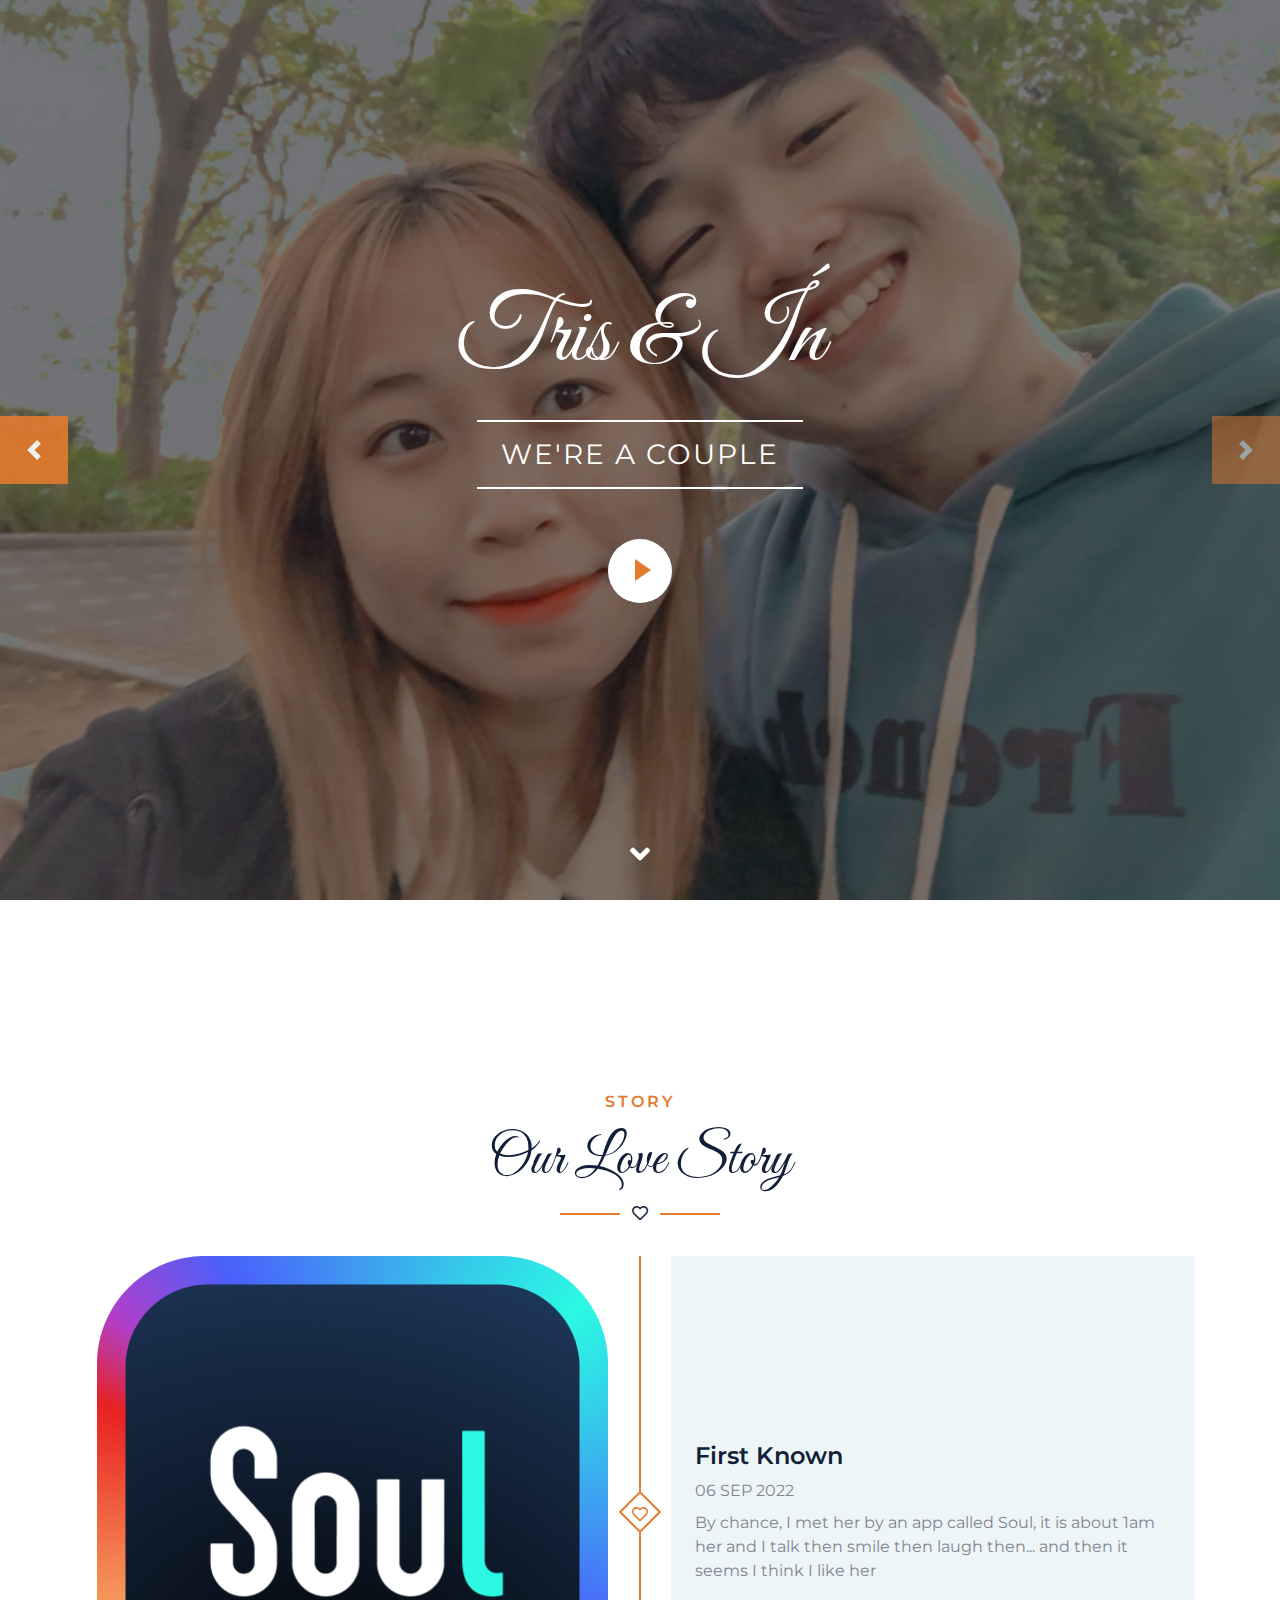
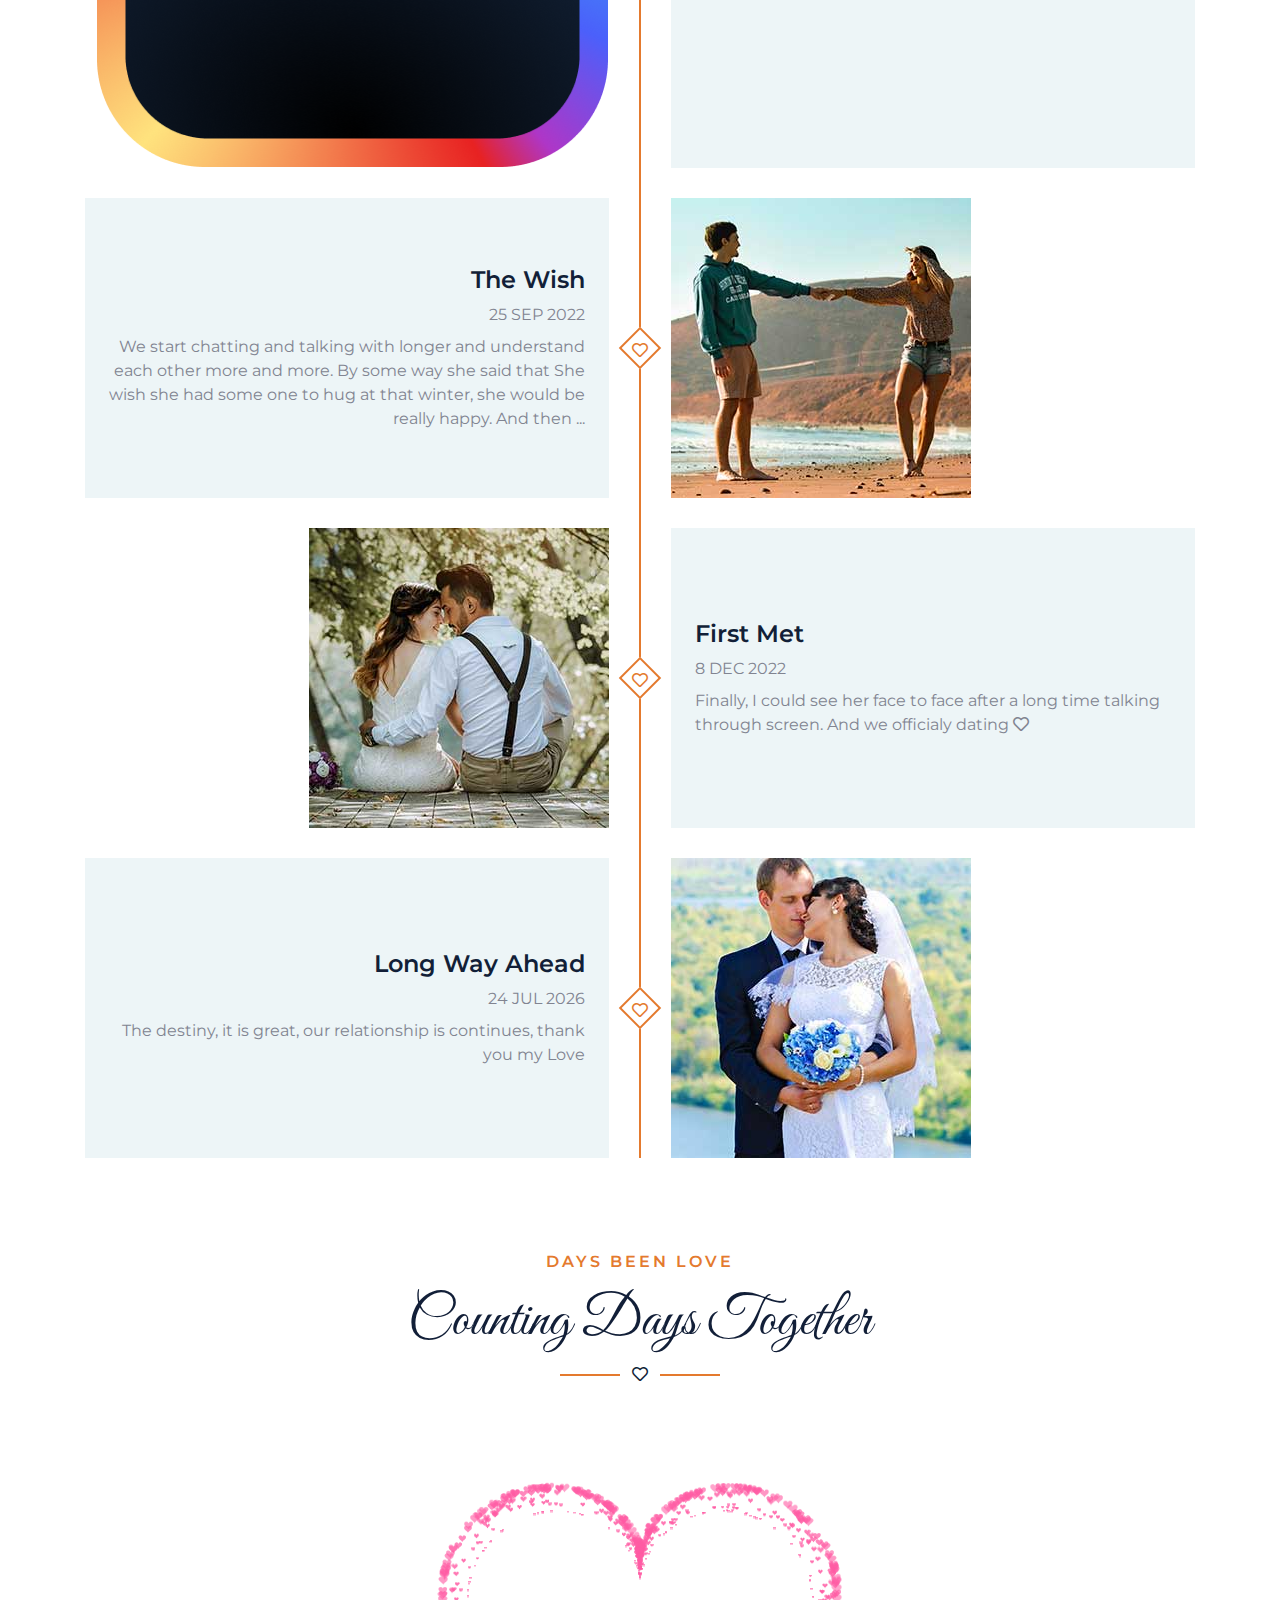
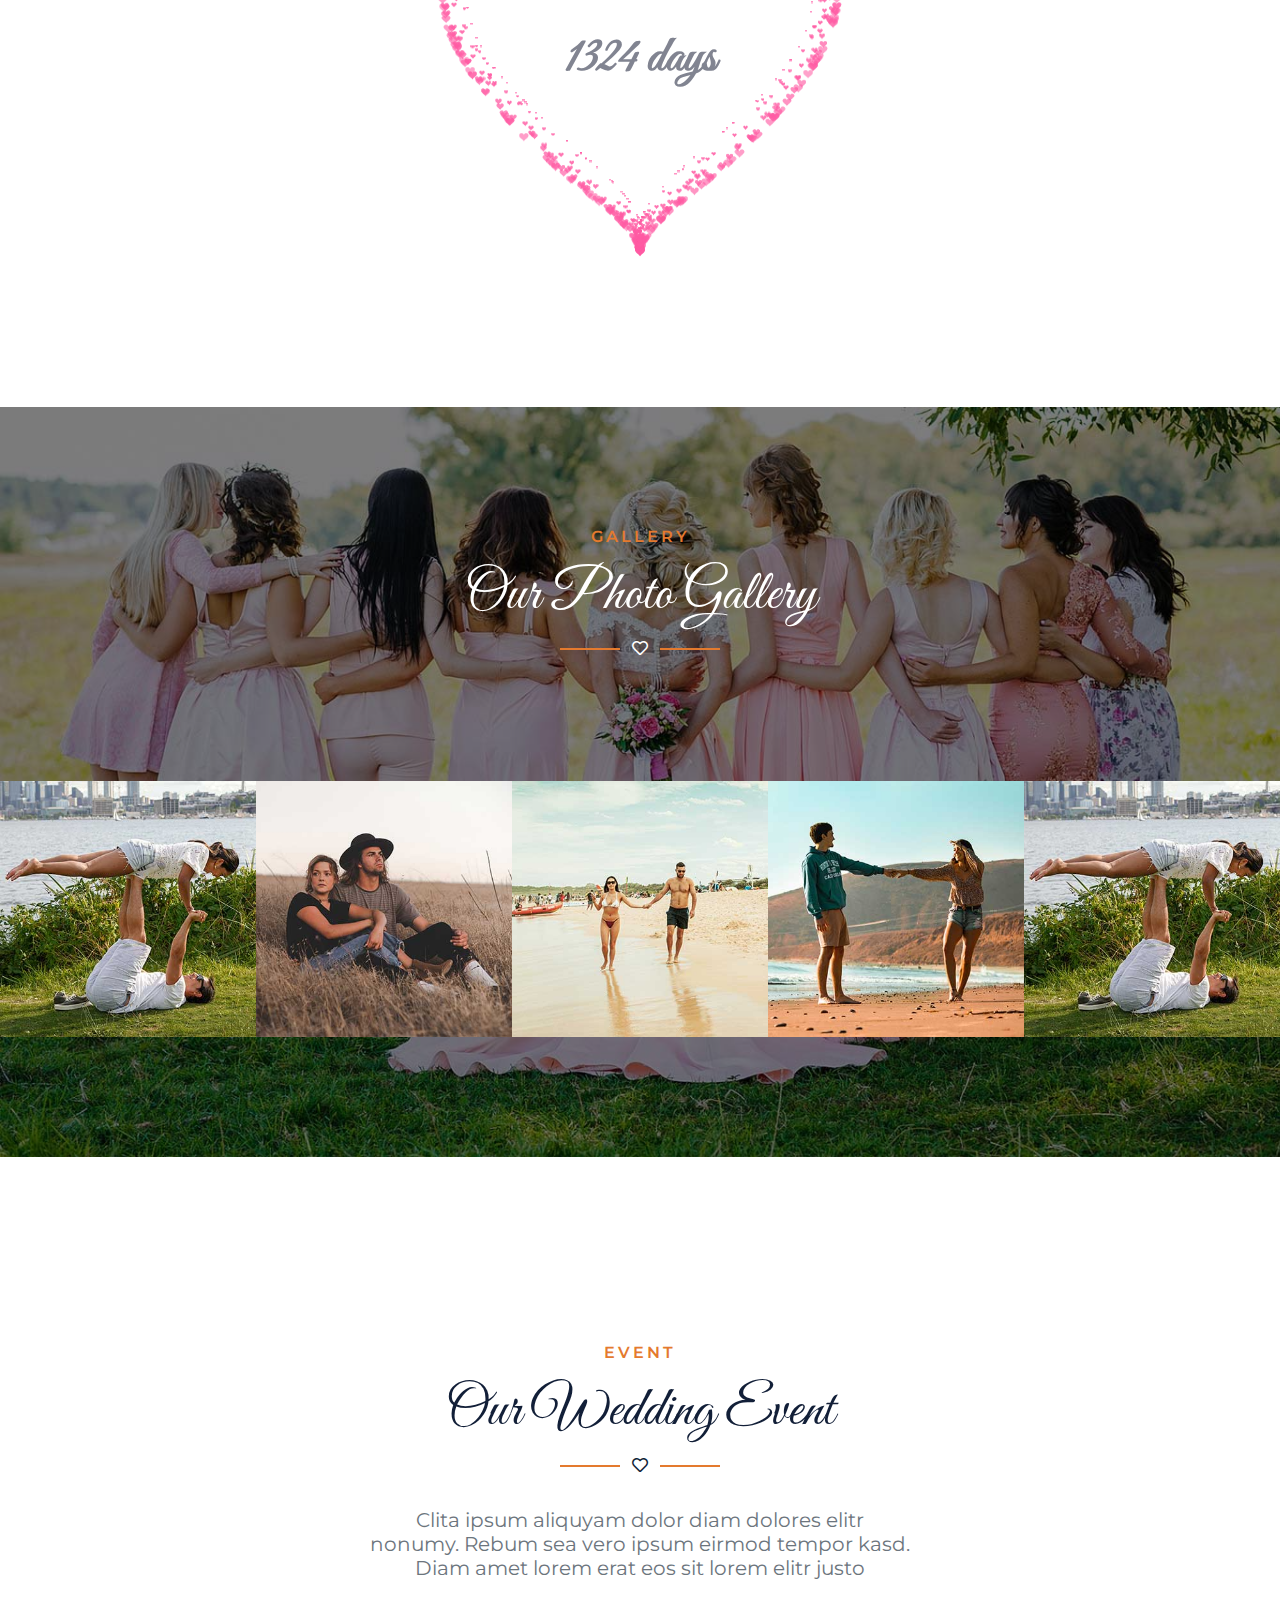
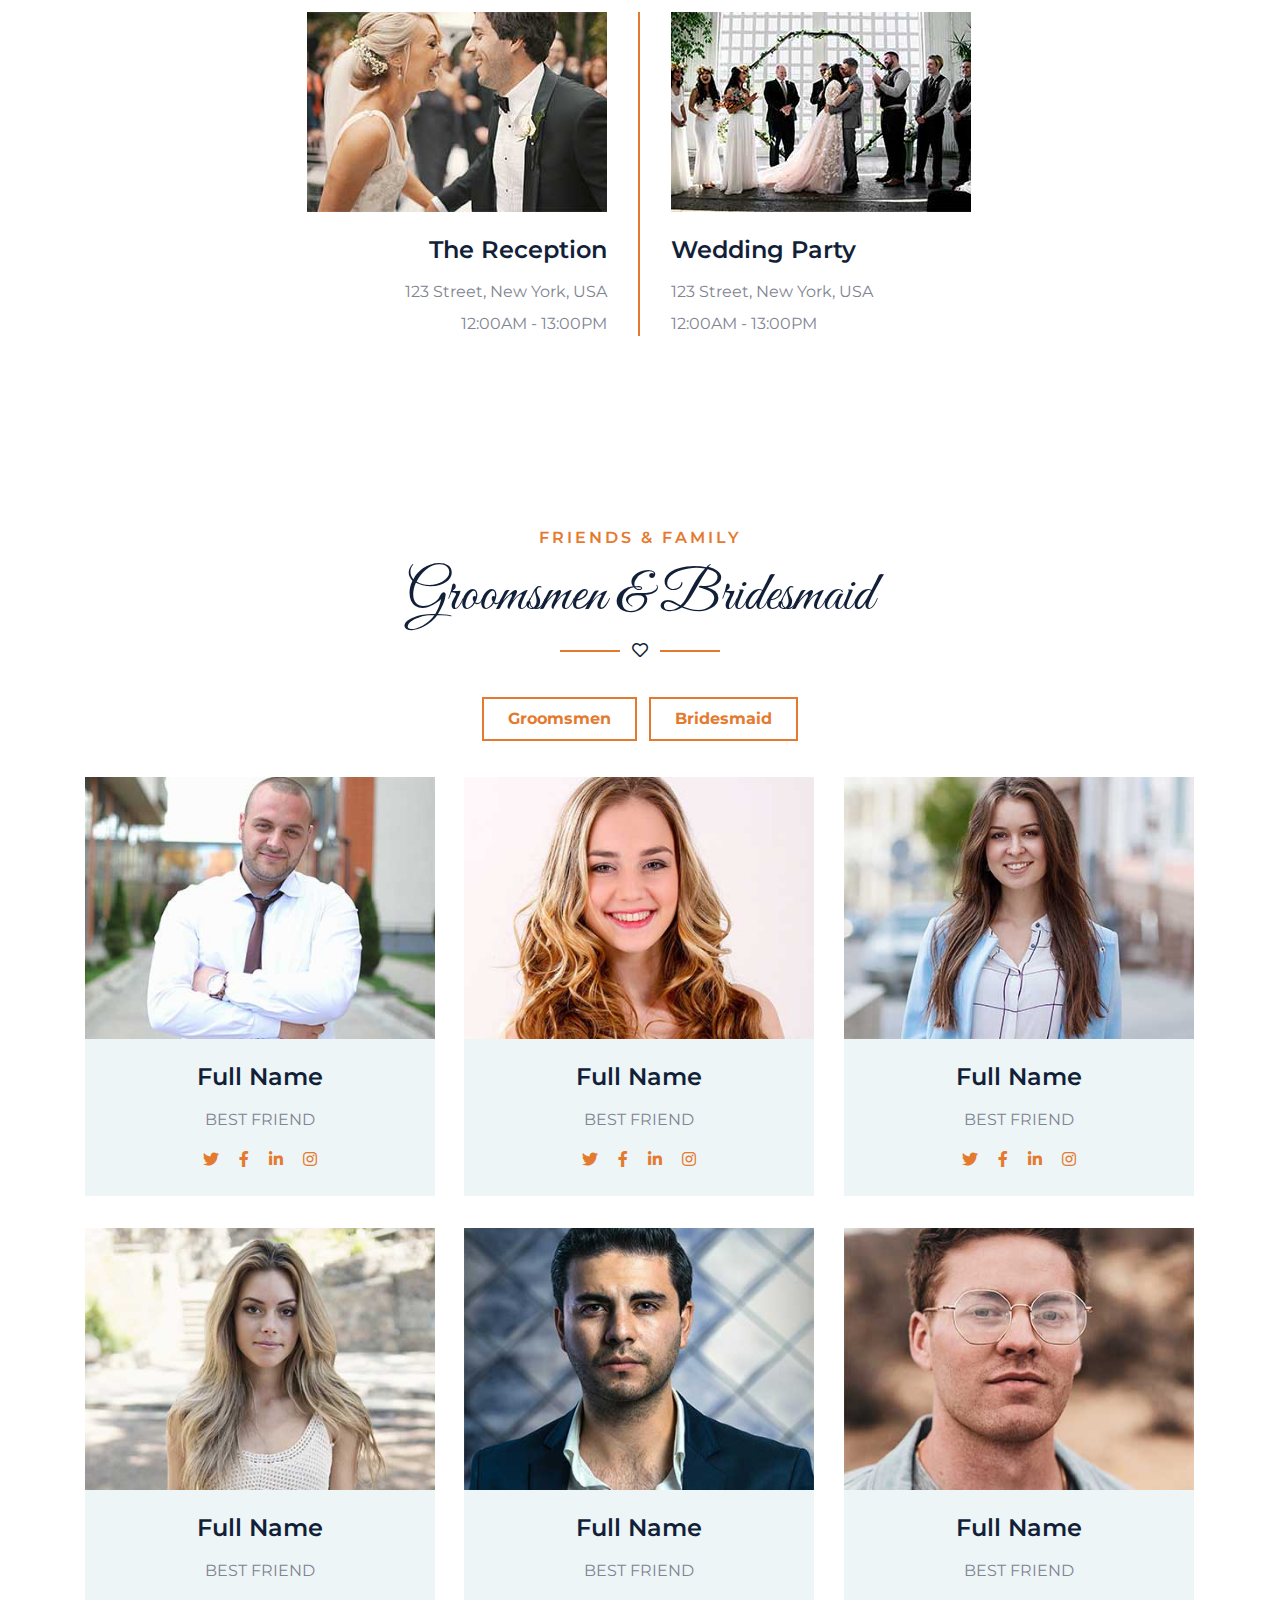
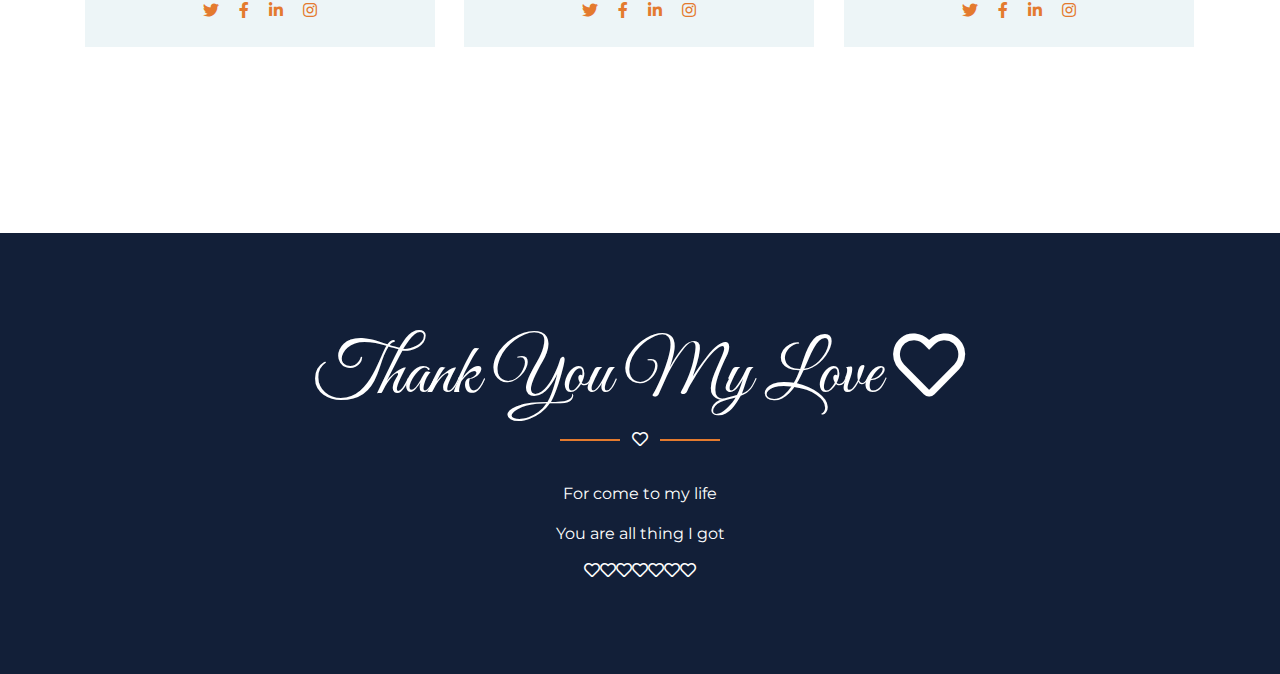
==== InCuaTris/index.html @ ae46209e "update src" ====
<!DOCTYPE html>
<html lang="en">

<head>
    <meta charset="utf-8">
    <title>Tris & Ín</title>
    <meta content="width=device-width, initial-scale=1.0" name="viewport">
    <meta content="Free HTML Templates" name="keywords">
    <meta content="Free HTML Templates" name="description">

    <!-- Favicon -->
    <link href="img/favicon.ico" rel="icon">

    <!-- Google Web Fonts -->
    <link rel="preconnect" href="https://fonts.gstatic.com">
    <link href="https://fonts.googleapis.com/css2?family=Great+Vibes&family=Montserrat:wght@400;600&display=swap" rel="stylesheet"> 

    <!-- Font Awesome -->
    <link href="https://cdnjs.cloudflare.com/ajax/libs/font-awesome/5.10.0/css/all.min.css" rel="stylesheet">

    <!-- Libraries Stylesheet -->
    <link href="lib/owlcarousel/assets/owl.carousel.min.css" rel="stylesheet">
    <link href="lib/lightbox/css/lightbox.min.css" rel="stylesheet">

    <!-- Customized Bootstrap Stylesheet -->
    <link href="css/style.css" rel="stylesheet">
    <link href="scss/heart.css" rel="stylesheet">
</head>

<body data-spy="scroll" data-target=".navbar" data-offset="51" onload="nowTime(); dayDating()">
    <!-- Navbar Start -->
    <nav class="navbar fixed-top shadow-sm navbar-expand-lg bg-dark navbar-dark py-3 py-lg-0 px-lg-5">
        <a href="index.html" class="navbar-brand d-block d-lg-none">
            <h1 class="font-secondary text-white mb-n2">Tris <span class="text-primary">&</span> Ín</h1>
        </a>
        <button type="button" class="navbar-toggler" data-toggle="collapse" data-target="#navbarCollapse">
            <span class="navbar-toggler-icon"></span>
        </button>
        <div class="collapse navbar-collapse justify-content-between" id="navbarCollapse">
            <div class="navbar-nav ml-auto py-0">
                <a href="#home" class="nav-item nav-link active">Home</a>
                <a href="#about" class="nav-item nav-link">About</a>
                <a href="#story" class="nav-item nav-link">Story</a>
                <a href="#gallery" class="nav-item nav-link">Gallery</a>
            </div>
            <a href="index.html" class="navbar-brand mx-5 d-none d-lg-block">
                <h1 class="font-secondary text-white mb-n2">Tris <span class="text-primary">&</span> Ín</h1>
            </a>
            <div class="navbar-nav mr-auto py-0">
                <a href="#family" class="nav-item nav-link">Family</a>
                <a href="#event" class="nav-item nav-link">Event</a>
                <a href="#rsvp" class="nav-item nav-link">RSVP</a>
                <a href="#contact" class="nav-item nav-link">Contact</a>
            </div>
        </div>
    </nav>
    <!-- Navbar End -->


    <!-- Carousel Start -->
    <div class="container-fluid p-0 mb-5 pb-5" id="home">
        <div id="header-carousel" class="carousel slide carousel-fade" data-ride="carousel">
            <div class="carousel-inner">
                <div class="carousel-item position-relative active" style="height: 100vh; min-height: 400px;">
                    <img class="position-absolute w-100 h-100" src="img/carousel-1.jpg" style="object-fit: cover;">
                    <div class="carousel-caption d-flex flex-column align-items-center justify-content-center">
                        <div class="p-3" style="max-width: 900px;">
                            <h1 class="display-1 font-secondary text-white mt-n3 mb-md-4">Tris & Ín</h1>
                            <div class="d-inline-block border-top border-bottom border-light py-3 px-4">
                                <h3 class="text-uppercase font-weight-normal text-white m-0" style="letter-spacing: 2px;">We're a couple</h3>
                            </div>
                            <button type="button" class="btn-play mx-auto" data-toggle="modal"
                                data-src="https://www.youtube.com/embed/DWRcNpR6Kdc" data-target="#videoModal">
                                <span></span>
                            </button>
                        </div>
                    </div>
                </div>
                <div class="carousel-item position-relative" style="height: 100vh; min-height: 400px;">
                    <img class="position-absolute w-100 h-100" src="img/carousel-2.jpg" style="object-fit: cover;">
                    <div class="carousel-caption d-flex flex-column align-items-center justify-content-center">
                        <div class="p-3" style="max-width: 900px;">
                            <h1 class="display-1 font-secondary text-white mt-n3 mb-md-4">Ín & Tris</h1>
                            <div class="d-inline-block border-top border-bottom border-light py-3 px-4">
                                <h3 class="text-uppercase font-weight-normal text-white m-0" style="letter-spacing: 2px;">We're a couple</h3>
                            </div>
                            <button type="button" class="btn-play mx-auto" data-toggle="modal"
                                data-src="https://www.youtube.com/embed/DWRcNpR6Kdc" data-target="#videoModal">
                                <span></span>
                            </button>
                        </div>
                    </div>
                </div>
            </div>
            <a class="carousel-control-prev justify-content-start" href="#header-carousel" data-slide="prev">
                <div class="btn btn-primary px-0" style="width: 68px; height: 68px;">
                    <span class="carousel-control-prev-icon mt-3"></span>
                </div>
            </a>
            <a class="carousel-control-next justify-content-end" href="#header-carousel" data-slide="next">
                <div class="btn btn-primary px-0" style="width: 68px; height: 68px;">
                    <span class="carousel-control-next-icon mt-3"></span>
                </div>
            </a>
        </div>
    </div>
    <!-- Carousel End -->


    <!-- Video Modal Start -->
    <div class="modal fade" id="videoModal" tabindex="-1" role="dialog" aria-labelledby="exampleModalLabel" aria-hidden="true">
        <div class="modal-dialog" role="document">
            <div class="modal-content">
                <div class="modal-body">
                    <button type="button" class="close" data-dismiss="modal" aria-label="Close">
                        <span aria-hidden="true">&times;</span>
                    </button>        
                    <!-- 16:9 aspect ratio -->
                    <div class="embed-responsive embed-responsive-16by9">
                        <iframe class="embed-responsive-item" src="" id="video"  allowscriptaccess="always" allow="autoplay"></iframe>
                    </div>
                </div>
            </div>
        </div>
    </div>
    <!-- Video Modal End -->


    <!-- About Start -->
    <div class="container-fluid py-5" id="about" style="display: none;">
        <div class="container py-5">
            <div class="section-title position-relative text-center">
                <h6 class="text-uppercase text-primary mb-3" style="letter-spacing: 3px;">About</h6>
                <h1 class="font-secondary display-4">Tris & Ín</h1>
                <i class="far fa-heart text-dark"></i>
            </div>
            <div class="row m-0 mb-4 mb-md-0 pb-2 pb-md-0">
                <div class="col-md-6 p-0 text-center text-md-right">
                    <div class="h-100 d-flex flex-column justify-content-center bg-secondary p-5">
                        <h3 class="mb-3">The Groom</h3>
                        <p>Lorem elitr magna stet rebum dolores sed. Est stet labore est lorem lorem at amet sea, eos tempor rebum, labore amet ipsum sea lorem, stet rebum eirmod amet. Kasd clita kasd stet amet est dolor elitr.</p>
                        <h3 class="font-secondary font-weight-normal text-muted mb-3"><i class="fa fa-male text-primary pr-3"></i>Jack</h3>
                        <div class="position-relative">
                            <a class="btn btn-outline-primary btn-square mr-1" href="#"><i class="fab fa-twitter"></i></a>
                            <a class="btn btn-outline-primary btn-square mr-1" href="#"><i class="fab fa-facebook-f"></i></a>
                            <a class="btn btn-outline-primary btn-square mr-1" href="#"><i class="fab fa-linkedin-in"></i></a>
                            <a class="btn btn-outline-primary btn-square" href="#"><i class="fab fa-instagram"></i></a>
                        </div>
                    </div>
                </div>
                <div class="col-md-6 p-0" style="min-height: 400px;">
                    <img class="position-absolute w-100 h-100" src="img/about-1.jpg" style="object-fit: cover;">
                </div>
            </div>
            <div class="row m-0">
                <div class="col-md-6 p-0" style="min-height: 400px;">
                    <img class="position-absolute w-100 h-100" src="img/about-2.jpg" style="object-fit: cover;">
                </div>
                <div class="col-md-6 p-0 text-center text-md-left">
                    <div class="h-100 d-flex flex-column justify-content-center bg-secondary p-5">
                        <h3 class="mb-3">The Bride</h3>
                        <p>Lorem elitr magna stet rebum dolores sed. Est stet labore est lorem lorem at amet sea, eos tempor rebum, labore amet ipsum sea lorem, stet rebum eirmod amet. Kasd clita kasd stet amet est dolor elitr.</p>
                        <h3 class="font-secondary font-weight-normal text-muted mb-3"><i class="fa fa-female text-primary pr-3"></i>Rose</h3>
                        <div class="position-relative">
                            <a class="btn btn-outline-primary btn-square mr-1" href="#"><i class="fab fa-instagram"></i></a>
                            <a class="btn btn-outline-primary btn-square mr-1" href="#"><i class="fab fa-facebook-f"></i></a>
                            <a class="btn btn-outline-primary btn-square mr-1" href="#"><i class="fab fa-linkedin-in"></i></a>
                            <a class="btn btn-outline-primary btn-square" href="#"><i class="fab fa-instagram"></i></a>
                        </div>
                    </div>
                </div>
            </div>
        </div>
    </div>
    <!-- About End -->


    <!-- Story Start -->
    <div class="container-fluid py-5" id="story">
        <div class="container pt-5 pb-3">
            <div class="section-title position-relative text-center">
                <h6 class="text-uppercase text-primary mb-3" style="letter-spacing: 3px;">Story</h6>
                <h1 class="font-secondary display-4">Our Love Story</h1>
                <i class="far fa-heart text-dark"></i>
            </div>
            <div class="container timeline position-relative p-0">
                <div class="row">
                    <div class="col-md-6 text-center text-md-right">
                        <img class="img-fluid mr-md-3" src="img/story-1.jpg" alt="">
                    </div>
                    <div class="col-md-6 text-center text-md-left">
                        <div class="h-100 d-flex flex-column justify-content-center bg-secondary p-4 ml-md-3">
                            <h4 class="mb-2">First Known</h4>
                            <p class="text-uppercase mb-2">06 Sep 2022</p>
                            <p class="m-0">By chance, I met her by an app called Soul, it is about 1am her and I talk then smile then laugh then... and then it seems I think I like her</p>
                        </div>
                    </div>
                </div>
                <div class="row">
                    <div class="col-md-6 text-center text-md-right">
                        <div class="h-100 d-flex flex-column justify-content-center bg-secondary p-4 mr-md-3">
                            <h4 class="mb-2">The Wish</h4>
                            <p class="text-uppercase mb-2">25 Sep 2022</p>
                            <p class="m-0">We start chatting and talking with longer and understand each other more and more. By some way she said that She wish she had some one to hug at that winter, she would be really happy. And then ...</p>
                        </div>
                    </div>
                    <div class="col-md-6 text-center text-md-left">
                        <img class="img-fluid ml-md-3" src="img/story-2.jpg" alt="">
                    </div>
                </div>
                <div class="row">
                    <div class="col-md-6 text-center text-md-right">
                        <img class="img-fluid mr-md-3" src="img/story-3.jpg" alt="">
                    </div>
                    <div class="col-md-6 text-center text-md-left">
                        <div class="h-100 d-flex flex-column justify-content-center bg-secondary p-4 ml-md-3">
                            <h4 class="mb-2">First Met</h4>
                            <p class="text-uppercase mb-2">8 Dec 2022</p>
                            <p class="m-0">Finally, I could see her face to face after a long time talking through screen. And we officialy dating <i class="far fa-heart"></i></p>
                        </div>
                    </div>
                </div>
                <div class="row">
                    <div class="col-md-6 text-center text-md-right">
                        <div class="h-100 d-flex flex-column justify-content-center bg-secondary p-4 mr-md-3">
                            <h4 class="mb-2">Long Way Ahead</h4>
                            <p class="text-uppercase mb-2"><span id="timeNow"></span> </p>
                            <p class="m-0">The destiny, it is great, our relationship is continues, thank you my Love</p>
                        </div>
                    </div>
                    <div class="col-md-6 text-center text-md-left">
                        <img class="img-fluid ml-md-3" src="img/story-4.jpg" alt="">
                    </div>
                </div>
            </div>
        </div>
    </div>
    <!-- Story End -->

    <!-- Heart Start -->
    <div id="count">
        <div class="section-title position-relative text-center">
            <h6 class="text-uppercase text-primary mb-3" style="letter-spacing: 3px;">Days Been Love</h6>
            <h1 class="font-secondary display-4">Counting Days Together</h1>
            <i class="far fa-heart text-dark"></i>
        </div>
        <div class="box">
            <span style=" position: absolute; margin-top: 204px; width: 100%; text-align: center; font-size: 50px; font-family: 'Great Vibes'; font-weight: bolder;">
                <span id="timeDated" ></span>
            </span>
            <canvas id="pinkboard" width="500" height="500">
                <span id="timeDated"></span>
            </canvas>
        </div>
    </div>
    <!-- Heart End -->

    <!-- Gallery Start -->
    <div class="container-fluid bg-gallery" id="gallery" style="padding: 120px 0; margin: 90px 0;">
        <div class="section-title position-relative text-center" style="margin-bottom: 120px;">
            <h6 class="text-uppercase text-primary mb-3" style="letter-spacing: 3px;">Gallery</h6>
            <h1 class="font-secondary display-4 text-white">Our Photo Gallery</h1>
            <i class="far fa-heart text-white"></i>
        </div>
        <div class="owl-carousel gallery-carousel">
            <div class="gallery-item">
                <img class="img-fluid w-100" src="img/gallery-3.jpg" alt="">
                <a href="img/gallery-3.jpg" data-lightbox="gallery">
                    <i class="fa fa-2x fa-plus text-white"></i>
                </a>
            </div>
            <div class="gallery-item">
                <img class="img-fluid w-100" src="img/gallery-4.jpg" alt="">
                <a href="img/gallery-4.jpg" data-lightbox="gallery">
                    <i class="fa fa-2x fa-plus text-white"></i>
                </a>
            </div>
            <div class="gallery-item">
                <img class="img-fluid w-100" src="img/gallery-5.jpg" alt="">
                <a href="img/gallery-5.jpg" data-lightbox="gallery">
                    <i class="fa fa-2x fa-plus text-white"></i>
                </a>
            </div>
            <div class="gallery-item">
                <img class="img-fluid w-100" src="img/gallery-6.jpg" alt="">
                <a href="img/gallery-6.jpg" data-lightbox="gallery">
                    <i class="fa fa-2x fa-plus text-white"></i>
                </a>
            </div>
        </div>
    </div>
    <!-- Gallery End -->


    <!-- Event Start -->
    <div class="container-fluid py-5" id="event">
        <div class="container py-5">
            <div class="section-title position-relative text-center">
                <h6 class="text-uppercase text-primary mb-3" style="letter-spacing: 3px;">Event</h6>
                <h1 class="font-secondary display-4">Our Wedding Event</h1>
                <i class="far fa-heart text-dark"></i>
            </div>
            <div class="row justify-content-center">
                <div class="col-md-6 text-center">
                    <h5 class="font-weight-normal text-muted mb-3 pb-3">Clita ipsum aliquyam dolor diam dolores elitr nonumy. Rebum sea vero ipsum eirmod tempor kasd. Diam amet lorem erat eos sit lorem elitr justo</h5>
                </div>
            </div>
            <div class="row">
                <div class="col-md-6 border-right border-primary">
                    <div class="text-center text-md-right mr-md-3 mb-4 mb-md-0">
                        <img class="img-fluid mb-4" src="img/event-1.jpg" alt="">
                        <h4 class="mb-3">The Reception</h4>
                        <p class="mb-2">123 Street, New York, USA</p>
                        <p class="mb-0">12:00AM - 13:00PM</p>
                    </div>
                </div>
                <div class="col-md-6">
                    <div class="text-center text-md-left ml-md-3">
                        <img class="img-fluid mb-4" src="img/event-2.jpg" alt="">
                        <h4 class="mb-3">Wedding Party</h4>
                        <p class="mb-2">123 Street, New York, USA</p>
                        <p class="mb-0">12:00AM - 13:00PM</p>
                    </div>
                </div>
            </div>
        </div>
    </div>
    <!-- Event End -->


    <!-- Friends & Family Start -->
    <div class="container-fluid py-5" id="family">
        <div class="container pt-5 pb-3">
            <div class="section-title position-relative text-center">
                <h6 class="text-uppercase text-primary mb-3" style="letter-spacing: 3px;">Friends & Family</h6>
                <h1 class="font-secondary display-4">Groomsmen & Bridesmaid</h1>
                <i class="far fa-heart text-dark"></i>
            </div>
            <div class="row">
                <div class="col-12 text-center mb-2">
                    <ul class="list-inline mb-4" id="portfolio-flters">
                        <li class="btn btn-outline-primary font-weight-bold m-1 py-2 px-4" data-filter=".first">Groomsmen</li>
                        <li class="btn btn-outline-primary font-weight-bold m-1 py-2 px-4" data-filter=".second">Bridesmaid</li>
                    </ul>
                </div>
            </div>
            <div class="row portfolio-container">
                <div class="col-lg-4 col-md-6 mb-4 portfolio-item first">
                    <div class="position-relative mb-2">
                        <img class="img-fluid w-100" src="img/groomsmen-1.jpg" alt="">
                        <div class="bg-secondary text-center p-4">
                            <h4 class="mb-3">Full Name</h4>
                            <p class="text-uppercase">Best Friend</p>
                            <div class="d-inline-block">
                                <a class="mx-2" href="#"><i class="fab fa-twitter"></i></a>
                                <a class="mx-2" href="#"><i class="fab fa-facebook-f"></i></a>
                                <a class="mx-2" href="#"><i class="fab fa-linkedin-in"></i></a>
                                <a class="mx-2" href="#"><i class="fab fa-instagram"></i></a>
                            </div>
                        </div>
                    </div>
                </div>
                <div class="col-lg-4 col-md-6 mb-4 portfolio-item second">
                    <div class="position-relative mb-2">
                        <img class="img-fluid w-100" src="img/bridesmaid-1.jpg" alt="">
                        <div class="bg-secondary text-center p-4">
                            <h4 class="mb-3">Full Name</h4>
                            <p class="text-uppercase">Best Friend</p>
                            <div class="d-inline-block">
                                <a class="mx-2" href="#"><i class="fab fa-twitter"></i></a>
                                <a class="mx-2" href="#"><i class="fab fa-facebook-f"></i></a>
                                <a class="mx-2" href="#"><i class="fab fa-linkedin-in"></i></a>
                                <a class="mx-2" href="#"><i class="fab fa-instagram"></i></a>
                            </div>
                        </div>
                    </div>
                </div>
                <div class="col-lg-4 col-md-6 mb-4 portfolio-item first">
                    <div class="position-relative mb-2">
                        <img class="img-fluid w-100" src="img/groomsmen-2.jpg" alt="">
                        <div class="bg-secondary text-center p-4">
                            <h4 class="mb-3">Full Name</h4>
                            <p class="text-uppercase">Best Friend</p>
                            <div class="d-inline-block">
                                <a class="mx-2" href="#"><i class="fab fa-twitter"></i></a>
                                <a class="mx-2" href="#"><i class="fab fa-facebook-f"></i></a>
                                <a class="mx-2" href="#"><i class="fab fa-linkedin-in"></i></a>
                                <a class="mx-2" href="#"><i class="fab fa-instagram"></i></a>
                            </div>
                        </div>
                    </div>
                </div>
                <div class="col-lg-4 col-md-6 mb-4 portfolio-item second">
                    <div class="position-relative mb-2">
                        <img class="img-fluid w-100" src="img/bridesmaid-2.jpg" alt="">
                        <div class="bg-secondary text-center p-4">
                            <h4 class="mb-3">Full Name</h4>
                            <p class="text-uppercase">Best Friend</p>
                            <div class="d-inline-block">
                                <a class="mx-2" href="#"><i class="fab fa-twitter"></i></a>
                                <a class="mx-2" href="#"><i class="fab fa-facebook-f"></i></a>
                                <a class="mx-2" href="#"><i class="fab fa-linkedin-in"></i></a>
                                <a class="mx-2" href="#"><i class="fab fa-instagram"></i></a>
                            </div>
                        </div>
                    </div>
                </div>
                <div class="col-lg-4 col-md-6 mb-4 portfolio-item first">
                    <div class="position-relative mb-2">
                        <img class="img-fluid w-100" src="img/groomsmen-3.jpg" alt="">
                        <div class="bg-secondary text-center p-4">
                            <h4 class="mb-3">Full Name</h4>
                            <p class="text-uppercase">Best Friend</p>
                            <div class="d-inline-block">
                                <a class="mx-2" href="#"><i class="fab fa-twitter"></i></a>
                                <a class="mx-2" href="#"><i class="fab fa-facebook-f"></i></a>
                                <a class="mx-2" href="#"><i class="fab fa-linkedin-in"></i></a>
                                <a class="mx-2" href="#"><i class="fab fa-instagram"></i></a>
                            </div>
                        </div>
                    </div>
                </div>
                <div class="col-lg-4 col-md-6 mb-4 portfolio-item second">
                    <div class="position-relative mb-2">
                        <img class="img-fluid w-100" src="img/bridesmaid-3.jpg" alt="">
                        <div class="bg-secondary text-center p-4">
                            <h4 class="mb-3">Full Name</h4>
                            <p class="text-uppercase">Best Friend</p>
                            <div class="d-inline-block">
                                <a class="mx-2" href="#"><i class="fab fa-twitter"></i></a>
                                <a class="mx-2" href="#"><i class="fab fa-facebook-f"></i></a>
                                <a class="mx-2" href="#"><i class="fab fa-linkedin-in"></i></a>
                                <a class="mx-2" href="#"><i class="fab fa-instagram"></i></a>
                            </div>
                        </div>
                    </div>
                </div>
            </div>
        </div>
    </div>
    <!-- Friends & Family End -->


    <!-- RSVP Start -->
    <div class="container-fluid py-5" id="rsvp" style="display: none;">
        <div class="container py-5">
            <div class="section-title position-relative text-center">
                <h6 class="text-uppercase text-primary mb-3" style="letter-spacing: 3px;">RSVP</h6>
                <h1 class="font-secondary display-4">Join Our Party</h1>
                <i class="far fa-heart text-dark"></i>
            </div>
            <div class="row justify-content-center">
                <div class="col-lg-8">
                    <div class="text-center">
                        <form>
                            <div class="form-row">
                                <div class="form-group col-sm-6">
                                    <input type="text" class="form-control bg-secondary border-0 py-4 px-3" placeholder="Your Name"/>
                                </div>
                                <div class="form-group col-sm-6">
                                    <input type="email" class="form-control bg-secondary border-0 py-4 px-3" placeholder="Your Email"/>
                                </div>
                            </div>
                            <div class="form-row">
                                <div class="form-group col-sm-6">
                                    <select class="form-control bg-secondary border-0" style="height: 52px;">
                                        <option>Number of Guest</option>
                                        <option>1</option>
                                        <option>2</option>
                                        <option>3</option>
                                        <option>4</option>
                                    </select>
                                </div>
                                <div class="form-group col-sm-6">
                                    <select class="form-control bg-secondary border-0" style="height: 52px;">
                                        <option>I'm Attending</option>
                                        <option>All Events</option>
                                        <option>Wedding Party</option>
                                    </select>
                                </div>
                            </div>
                            <div class="form-group">
                                <textarea class="form-control bg-secondary border-0 py-2 px-3" rows="5" placeholder="Message" required="required"></textarea>
                            </div>
                            <div>
                                <button class="btn btn-primary font-weight-bold py-3 px-5" type="submit">Submit</button>
                            </div>
                        </form>
                    </div>
                </div>
            </div>
        </div>
    </div>
    <!-- RSVP End -->


    <!-- Footer Start -->
    <div class="container-fluid bg-dark text-white py-5" id="contact" style="margin-top: 90px;">
        <div class="container text-center py-5">
            <div class="section-title position-relative text-center">
                <h1 class="font-secondary display-3 text-white">Thank You My Love
                    <i class="far fa-heart"></i>
                </h1>
                <i class="far fa-heart text-white"></i>
            </div>
            <!-- <div class="d-flex justify-content-center mb-4" style="display: none;">
                <a class="btn btn-lg btn-outline-light btn-lg-square mr-2" href="#"><i class="fab fa-twitter"></i></a>
                <a class="btn btn-lg btn-outline-light btn-lg-square mr-2" href="#"><i class="fab fa-facebook-f"></i></a>
                <a class="btn btn-lg btn-outline-light btn-lg-square mr-2" href="#"><i class="fab fa-linkedin-in"></i></a>
                <a class="btn btn-lg btn-outline-light btn-lg-square" href="#"><i class="fab fa-instagram"></i></a>
            </div> -->
            <div class="d-flex justify-content-center">
                <p class="text-white" href="#">For come to my life</p>
                <!-- <span class="px-3">|</span>
                <p class="text-white" href="#">+012 345 6789</p> -->
            </div>
            <div class="d-flex justify-content-center">
                <p class="text-white" href="#">You are all thing I got</p>
            </div>
            <div class="d-flex justify-content-center">
                <i class="far fa-heart text-white"></i>
                <i class="far fa-heart text-white"></i>
                <i class="far fa-heart text-white"></i>
                <i class="far fa-heart text-white"></i>
                <i class="far fa-heart text-white"></i>
                <i class="far fa-heart text-white"></i>
                <i class="far fa-heart text-white"></i>
            </div>
            <!-- <p class="m-0">&copy; <a class="text-primary" href="#">Domain Name</a>. Designed by <a class="text-primary" href="https://htmlcodex.com">HTML Codex</a>
            </p> -->
        </div>
    </div>
    <!-- Footer End -->


    <!-- Scroll to Bottom -->
    <i class="fa fa-2x fa-angle-down text-white scroll-to-bottom"></i>

    <!-- Back to Top -->
    <a href="#" class="btn btn-lg btn-outline-primary btn-lg-square back-to-top"><i class="fa fa-angle-double-up"></i></a>


    <!-- JavaScript Libraries -->
    <script src="https://code.jquery.com/jquery-3.4.1.min.js"></script>
    <script src="https://stackpath.bootstrapcdn.com/bootstrap/4.4.1/js/bootstrap.bundle.min.js"></script>
    <script src="lib/easing/easing.min.js"></script>
    <script src="lib/waypoints/waypoints.min.js"></script>
    <script src="lib/owlcarousel/owl.carousel.min.js"></script>
    <script src="lib/isotope/isotope.pkgd.min.js"></script>
    <script src="lib/lightbox/js/lightbox.min.js"></script>

    <!-- Template Javascript -->
    <script src="js/main.js"></script>
    <script src="js/heart.js"></script>
</body>

</html>
---- InCuaTris/css/style.css ----
/******* Bootstrap Theming ********/
/*!
 * Bootstrap v4.5.3 (https://getbootstrap.com/)
 * Copyright 2011-2020 The Bootstrap Authors
 * Copyright 2011-2020 Twitter, Inc.
 * Licensed under MIT (https://github.com/twbs/bootstrap/blob/main/LICENSE)
 */
:root {
  --blue: #007bff;
  --indigo: #6610f2;
  --purple: #6f42c1;
  --pink: #e83e8c;
  --red: #dc3545;
  --orange: #fd7e14;
  --yellow: #ffc107;
  --green: #28a745;
  --teal: #20c997;
  --cyan: #17a2b8;
  --white: #fff;
  --gray: #6c757d;
  --gray-dark: #343a40;
  --primary: #E47A2E;
  --secondary: #EDF5F7;
  --success: #28a745;
  --info: #17a2b8;
  --warning: #ffc107;
  --danger: #dc3545;
  --light: #FFFFFF;
  --dark: #121F38;
  --breakpoint-xs: 0;
  --breakpoint-sm: 576px;
  --breakpoint-md: 768px;
  --breakpoint-lg: 992px;
  --breakpoint-xl: 1200px;
  --font-family-sans-serif: "Montserrat", sans-serif;
  --font-family-monospace: SFMono-Regular, Menlo, Monaco, Consolas, "Liberation Mono", "Courier New", monospace;
}

*,
*::before,
*::after {
  box-sizing: border-box;
}

html {
  font-family: sans-serif;
  line-height: 1.15;
  -webkit-text-size-adjust: 100%;
  -webkit-tap-highlight-color: rgba(0, 0, 0, 0);
}

article, aside, figcaption, figure, footer, header, hgroup, main, nav, section {
  display: block;
}

body {
  margin: 0;
  font-family: "Montserrat", sans-serif;
  font-size: 1rem;
  font-weight: 400;
  line-height: 1.5;
  color: #818491;
  text-align: left;
  background-color: #FFFFFF;
}

[tabindex="-1"]:focus:not(:focus-visible) {
  outline: 0 !important;
}

hr {
  box-sizing: content-box;
  height: 0;
  overflow: visible;
}

h1, h2, h3, h4, h5, h6 {
  margin-top: 0;
  margin-bottom: 0.5rem;
}

p {
  margin-top: 0;
  margin-bottom: 1rem;
}

abbr[title],
abbr[data-original-title] {
  text-decoration: underline;
  text-decoration: underline dotted;
  cursor: help;
  border-bottom: 0;
  text-decoration-skip-ink: none;
}

address {
  margin-bottom: 1rem;
  font-style: normal;
  line-height: inherit;
}

ol,
ul,
dl {
  margin-top: 0;
  margin-bottom: 1rem;
}

ol ol,
ul ul,
ol ul,
ul ol {
  margin-bottom: 0;
}

dt {
  font-weight: 700;
}

dd {
  margin-bottom: .5rem;
  margin-left: 0;
}

blockquote {
  margin: 0 0 1rem;
}

b,
strong {
  font-weight: bolder;
}

small {
  font-size: 80%;
}

sub,
sup {
  position: relative;
  font-size: 75%;
  line-height: 0;
  vertical-align: baseline;
}

sub {
  bottom: -.25em;
}

sup {
  top: -.5em;
}

a {
  color: #E47A2E;
  text-decoration: none;
  background-color: transparent;
}

a:hover {
  color: #af5617;
  text-decoration: underline;
}

a:not([href]):not([class]) {
  color: inherit;
  text-decoration: none;
}

a:not([href]):not([class]):hover {
  color: inherit;
  text-decoration: none;
}

pre,
code,
kbd,
samp {
  font-family: SFMono-Regular, Menlo, Monaco, Consolas, "Liberation Mono", "Courier New", monospace;
  font-size: 1em;
}

pre {
  margin-top: 0;
  margin-bottom: 1rem;
  overflow: auto;
  -ms-overflow-style: scrollbar;
}

figure {
  margin: 0 0 1rem;
}

img {
  vertical-align: middle;
  border-style: none;
}

svg {
  overflow: hidden;
  vertical-align: middle;
}

table {
  border-collapse: collapse;
}

caption {
  padding-top: 0.75rem;
  padding-bottom: 0.75rem;
  color: #6c757d;
  text-align: left;
  caption-side: bottom;
}

th {
  text-align: inherit;
  text-align: -webkit-match-parent;
}

label {
  display: inline-block;
  margin-bottom: 0.5rem;
}

button {
  border-radius: 0;
}

button:focus {
  outline: 1px dotted;
  outline: 5px auto -webkit-focus-ring-color;
}

input,
button,
select,
optgroup,
textarea {
  margin: 0;
  font-family: inherit;
  font-size: inherit;
  line-height: inherit;
}

button,
input {
  overflow: visible;
}

button,
select {
  text-transform: none;
}

[role="button"] {
  cursor: pointer;
}

select {
  word-wrap: normal;
}

button,
[type="button"],
[type="reset"],
[type="submit"] {
  -webkit-appearance: button;
}

button:not(:disabled),
[type="button"]:not(:disabled),
[type="reset"]:not(:disabled),
[type="submit"]:not(:disabled) {
  cursor: pointer;
}

button::-moz-focus-inner,
[type="button"]::-moz-focus-inner,
[type="reset"]::-moz-focus-inner,
[type="submit"]::-moz-focus-inner {
  padding: 0;
  border-style: none;
}

input[type="radio"],
input[type="checkbox"] {
  box-sizing: border-box;
  padding: 0;
}

textarea {
  overflow: auto;
  resize: vertical;
}

fieldset {
  min-width: 0;
  padding: 0;
  margin: 0;
  border: 0;
}

legend {
  display: block;
  width: 100%;
  max-width: 100%;
  padding: 0;
  margin-bottom: .5rem;
  font-size: 1.5rem;
  line-height: inherit;
  color: inherit;
  white-space: normal;
}

@media (max-width: 1200px) {
  legend {
    font-size: calc(1.275rem + 0.3vw) ;
  }
}

progress {
  vertical-align: baseline;
}

[type="number"]::-webkit-inner-spin-button,
[type="number"]::-webkit-outer-spin-button {
  height: auto;
}

[type="search"] {
  outline-offset: -2px;
  -webkit-appearance: none;
}

[type="search"]::-webkit-search-decoration {
  -webkit-appearance: none;
}

::-webkit-file-upload-button {
  font: inherit;
  -webkit-appearance: button;
}

output {
  display: inline-block;
}

summary {
  display: list-item;
  cursor: pointer;
}

template {
  display: none;
}

[hidden] {
  display: none !important;
}

h1, h2, h3, h4, h5, h6,
.h1, .h2, .h3, .h4, .h5, .h6 {
  margin-bottom: 0.5rem;
  font-weight: 600;
  line-height: 1.2;
  color: #121F38;
}

h1, .h1 {
  font-size: 2.5rem;
}

@media (max-width: 1200px) {
  h1, .h1 {
    font-size: calc(1.375rem + 1.5vw) ;
  }
}

h2, .h2 {
  font-size: 2rem;
}

@media (max-width: 1200px) {
  h2, .h2 {
    font-size: calc(1.325rem + 0.9vw) ;
  }
}

h3, .h3 {
  font-size: 1.75rem;
}

@media (max-width: 1200px) {
  h3, .h3 {
    font-size: calc(1.3rem + 0.6vw) ;
  }
}

h4, .h4 {
  font-size: 1.5rem;
}

@media (max-width: 1200px) {
  h4, .h4 {
    font-size: calc(1.275rem + 0.3vw) ;
  }
}

h5, .h5 {
  font-size: 1.25rem;
}

h6, .h6 {
  font-size: 1rem;
}

.lead {
  font-size: 1.25rem;
  font-weight: 300;
}

.display-1 {
  font-size: 6rem;
  font-weight: 300;
  line-height: 1.2;
}

@media (max-width: 1200px) {
  .display-1 {
    font-size: calc(1.725rem + 5.7vw) ;
  }
}

.display-2 {
  font-size: 5.5rem;
  font-weight: 300;
  line-height: 1.2;
}

@media (max-width: 1200px) {
  .display-2 {
    font-size: calc(1.675rem + 5.1vw) ;
  }
}

.display-3 {
  font-size: 4.5rem;
  font-weight: 300;
  line-height: 1.2;
}

@media (max-width: 1200px) {
  .display-3 {
    font-size: calc(1.575rem + 3.9vw) ;
  }
}

.display-4 {
  font-size: 3.5rem;
  font-weight: 300;
  line-height: 1.2;
}

@media (max-width: 1200px) {
  .display-4 {
    font-size: calc(1.475rem + 2.7vw) ;
  }
}

hr {
  margin-top: 1rem;
  margin-bottom: 1rem;
  border: 0;
  border-top: 2px solid rgba(0, 0, 0, 0.1);
}

small,
.small {
  font-size: 80%;
  font-weight: 400;
}

mark,
.mark {
  padding: 0.2em;
  background-color: #fcf8e3;
}

.list-unstyled {
  padding-left: 0;
  list-style: none;
}

.list-inline {
  padding-left: 0;
  list-style: none;
}

.list-inline-item {
  display: inline-block;
}

.list-inline-item:not(:last-child) {
  margin-right: 0.5rem;
}

.initialism {
  font-size: 90%;
  text-transform: uppercase;
}

.blockquote {
  margin-bottom: 1rem;
  font-size: 1.25rem;
}

.blockquote-footer {
  display: block;
  font-size: 80%;
  color: #6c757d;
}

.blockquote-footer::before {
  content: "\2014\00A0";
}

.img-fluid {
  max-width: 100%;
  height: auto;
}

.img-thumbnail {
  padding: 0.25rem;
  background-color: #FFFFFF;
  border: 2px solid #dee2e6;
  max-width: 100%;
  height: auto;
}

.figure {
  display: inline-block;
}

.figure-img {
  margin-bottom: 0.5rem;
  line-height: 1;
}

.figure-caption {
  font-size: 90%;
  color: #6c757d;
}

code {
  font-size: 87.5%;
  color: #e83e8c;
  word-wrap: break-word;
}

a > code {
  color: inherit;
}

kbd {
  padding: 0.2rem 0.4rem;
  font-size: 87.5%;
  color: #fff;
  background-color: #212529;
}

kbd kbd {
  padding: 0;
  font-size: 100%;
  font-weight: 700;
}

pre {
  display: block;
  font-size: 87.5%;
  color: #212529;
}

pre code {
  font-size: inherit;
  color: inherit;
  word-break: normal;
}

.pre-scrollable {
  max-height: 340px;
  overflow-y: scroll;
}

.container,
.container-fluid,
.container-sm,
.container-md,
.container-lg,
.container-xl {
  width: 100%;
  padding-right: 15px;
  padding-left: 15px;
  margin-right: auto;
  margin-left: auto;
}

@media (min-width: 576px) {
  .container, .container-sm {
    max-width: 540px;
  }
}

@media (min-width: 768px) {
  .container, .container-sm, .container-md {
    max-width: 720px;
  }
}

@media (min-width: 992px) {
  .container, .container-sm, .container-md, .container-lg {
    max-width: 960px;
  }
}

@media (min-width: 1200px) {
  .container, .container-sm, .container-md, .container-lg, .container-xl {
    max-width: 1140px;
  }
}

.row {
  display: flex;
  flex-wrap: wrap;
  margin-right: -15px;
  margin-left: -15px;
}

.no-gutters {
  margin-right: 0;
  margin-left: 0;
}

.no-gutters > .col,
.no-gutters > [class*="col-"] {
  padding-right: 0;
  padding-left: 0;
}

.col-1, .col-2, .col-3, .col-4, .col-5, .col-6, .col-7, .col-8, .col-9, .col-10, .col-11, .col-12, .col,
.col-auto, .col-sm-1, .col-sm-2, .col-sm-3, .col-sm-4, .col-sm-5, .col-sm-6, .col-sm-7, .col-sm-8, .col-sm-9, .col-sm-10, .col-sm-11, .col-sm-12, .col-sm,
.col-sm-auto, .col-md-1, .col-md-2, .col-md-3, .col-md-4, .col-md-5, .col-md-6, .col-md-7, .col-md-8, .col-md-9, .col-md-10, .col-md-11, .col-md-12, .col-md,
.col-md-auto, .col-lg-1, .col-lg-2, .col-lg-3, .col-lg-4, .col-lg-5, .col-lg-6, .col-lg-7, .col-lg-8, .col-lg-9, .col-lg-10, .col-lg-11, .col-lg-12, .col-lg,
.col-lg-auto, .col-xl-1, .col-xl-2, .col-xl-3, .col-xl-4, .col-xl-5, .col-xl-6, .col-xl-7, .col-xl-8, .col-xl-9, .col-xl-10, .col-xl-11, .col-xl-12, .col-xl,
.col-xl-auto {
  position: relative;
  width: 100%;
  padding-right: 15px;
  padding-left: 15px;
}

.col {
  flex-basis: 0;
  flex-grow: 1;
  max-width: 100%;
}

.row-cols-1 > * {
  flex: 0 0 100%;
  max-width: 100%;
}

.row-cols-2 > * {
  flex: 0 0 50%;
  max-width: 50%;
}

.row-cols-3 > * {
  flex: 0 0 33.33333%;
  max-width: 33.33333%;
}

.row-cols-4 > * {
  flex: 0 0 25%;
  max-width: 25%;
}

.row-cols-5 > * {
  flex: 0 0 20%;
  max-width: 20%;
}

.row-cols-6 > * {
  flex: 0 0 16.66667%;
  max-width: 16.66667%;
}

.col-auto {
  flex: 0 0 auto;
  width: auto;
  max-width: 100%;
}

.col-1 {
  flex: 0 0 8.33333%;
  max-width: 8.33333%;
}

.col-2 {
  flex: 0 0 16.66667%;
  max-width: 16.66667%;
}

.col-3 {
  flex: 0 0 25%;
  max-width: 25%;
}

.col-4 {
  flex: 0 0 33.33333%;
  max-width: 33.33333%;
}

.col-5 {
  flex: 0 0 41.66667%;
  max-width: 41.66667%;
}

.col-6 {
  flex: 0 0 50%;
  max-width: 50%;
}

.col-7 {
  flex: 0 0 58.33333%;
  max-width: 58.33333%;
}

.col-8 {
  flex: 0 0 66.66667%;
  max-width: 66.66667%;
}

.col-9 {
  flex: 0 0 75%;
  max-width: 75%;
}

.col-10 {
  flex: 0 0 83.33333%;
  max-width: 83.33333%;
}

.col-11 {
  flex: 0 0 91.66667%;
  max-width: 91.66667%;
}

.col-12 {
  flex: 0 0 100%;
  max-width: 100%;
}

.order-first {
  order: -1;
}

.order-last {
  order: 13;
}

.order-0 {
  order: 0;
}

.order-1 {
  order: 1;
}

.order-2 {
  order: 2;
}

.order-3 {
  order: 3;
}

.order-4 {
  order: 4;
}

.order-5 {
  order: 5;
}

.order-6 {
  order: 6;
}

.order-7 {
  order: 7;
}

.order-8 {
  order: 8;
}

.order-9 {
  order: 9;
}

.order-10 {
  order: 10;
}

.order-11 {
  order: 11;
}

.order-12 {
  order: 12;
}

.offset-1 {
  margin-left: 8.33333%;
}

.offset-2 {
  margin-left: 16.66667%;
}

.offset-3 {
  margin-left: 25%;
}

.offset-4 {
  margin-left: 33.33333%;
}

.offset-5 {
  margin-left: 41.66667%;
}

.offset-6 {
  margin-left: 50%;
}

.offset-7 {
  margin-left: 58.33333%;
}

.offset-8 {
  margin-left: 66.66667%;
}

.offset-9 {
  margin-left: 75%;
}

.offset-10 {
  margin-left: 83.33333%;
}

.offset-11 {
  margin-left: 91.66667%;
}

@media (min-width: 576px) {
  .col-sm {
    flex-basis: 0;
    flex-grow: 1;
    max-width: 100%;
  }
  .row-cols-sm-1 > * {
    flex: 0 0 100%;
    max-width: 100%;
  }
  .row-cols-sm-2 > * {
    flex: 0 0 50%;
    max-width: 50%;
  }
  .row-cols-sm-3 > * {
    flex: 0 0 33.33333%;
    max-width: 33.33333%;
  }
  .row-cols-sm-4 > * {
    flex: 0 0 25%;
    max-width: 25%;
  }
  .row-cols-sm-5 > * {
    flex: 0 0 20%;
    max-width: 20%;
  }
  .row-cols-sm-6 > * {
    flex: 0 0 16.66667%;
    max-width: 16.66667%;
  }
  .col-sm-auto {
    flex: 0 0 auto;
    width: auto;
    max-width: 100%;
  }
  .col-sm-1 {
    flex: 0 0 8.33333%;
    max-width: 8.33333%;
  }
  .col-sm-2 {
    flex: 0 0 16.66667%;
    max-width: 16.66667%;
  }
  .col-sm-3 {
    flex: 0 0 25%;
    max-width: 25%;
  }
  .col-sm-4 {
    flex: 0 0 33.33333%;
    max-width: 33.33333%;
  }
  .col-sm-5 {
    flex: 0 0 41.66667%;
    max-width: 41.66667%;
  }
  .col-sm-6 {
    flex: 0 0 50%;
    max-width: 50%;
  }
  .col-sm-7 {
    flex: 0 0 58.33333%;
    max-width: 58.33333%;
  }
  .col-sm-8 {
    flex: 0 0 66.66667%;
    max-width: 66.66667%;
  }
  .col-sm-9 {
    flex: 0 0 75%;
    max-width: 75%;
  }
  .col-sm-10 {
    flex: 0 0 83.33333%;
    max-width: 83.33333%;
  }
  .col-sm-11 {
    flex: 0 0 91.66667%;
    max-width: 91.66667%;
  }
  .col-sm-12 {
    flex: 0 0 100%;
    max-width: 100%;
  }
  .order-sm-first {
    order: -1;
  }
  .order-sm-last {
    order: 13;
  }
  .order-sm-0 {
    order: 0;
  }
  .order-sm-1 {
    order: 1;
  }
  .order-sm-2 {
    order: 2;
  }
  .order-sm-3 {
    order: 3;
  }
  .order-sm-4 {
    order: 4;
  }
  .order-sm-5 {
    order: 5;
  }
  .order-sm-6 {
    order: 6;
  }
  .order-sm-7 {
    order: 7;
  }
  .order-sm-8 {
    order: 8;
  }
  .order-sm-9 {
    order: 9;
  }
  .order-sm-10 {
    order: 10;
  }
  .order-sm-11 {
    order: 11;
  }
  .order-sm-12 {
    order: 12;
  }
  .offset-sm-0 {
    margin-left: 0;
  }
  .offset-sm-1 {
    margin-left: 8.33333%;
  }
  .offset-sm-2 {
    margin-left: 16.66667%;
  }
  .offset-sm-3 {
    margin-left: 25%;
  }
  .offset-sm-4 {
    margin-left: 33.33333%;
  }
  .offset-sm-5 {
    margin-left: 41.66667%;
  }
  .offset-sm-6 {
    margin-left: 50%;
  }
  .offset-sm-7 {
    margin-left: 58.33333%;
  }
  .offset-sm-8 {
    margin-left: 66.66667%;
  }
  .offset-sm-9 {
    margin-left: 75%;
  }
  .offset-sm-10 {
    margin-left: 83.33333%;
  }
  .offset-sm-11 {
    margin-left: 91.66667%;
  }
}

@media (min-width: 768px) {
  .col-md {
    flex-basis: 0;
    flex-grow: 1;
    max-width: 100%;
  }
  .row-cols-md-1 > * {
    flex: 0 0 100%;
    max-width: 100%;
  }
  .row-cols-md-2 > * {
    flex: 0 0 50%;
    max-width: 50%;
  }
  .row-cols-md-3 > * {
    flex: 0 0 33.33333%;
    max-width: 33.33333%;
  }
  .row-cols-md-4 > * {
    flex: 0 0 25%;
    max-width: 25%;
  }
  .row-cols-md-5 > * {
    flex: 0 0 20%;
    max-width: 20%;
  }
  .row-cols-md-6 > * {
    flex: 0 0 16.66667%;
    max-width: 16.66667%;
  }
  .col-md-auto {
    flex: 0 0 auto;
    width: auto;
    max-width: 100%;
  }
  .col-md-1 {
    flex: 0 0 8.33333%;
    max-width: 8.33333%;
  }
  .col-md-2 {
    flex: 0 0 16.66667%;
    max-width: 16.66667%;
  }
  .col-md-3 {
    flex: 0 0 25%;
    max-width: 25%;
  }
  .col-md-4 {
    flex: 0 0 33.33333%;
    max-width: 33.33333%;
  }
  .col-md-5 {
    flex: 0 0 41.66667%;
    max-width: 41.66667%;
  }
  .col-md-6 {
    flex: 0 0 50%;
    max-width: 50%;
  }
  .col-md-7 {
    flex: 0 0 58.33333%;
    max-width: 58.33333%;
  }
  .col-md-8 {
    flex: 0 0 66.66667%;
    max-width: 66.66667%;
  }
  .col-md-9 {
    flex: 0 0 75%;
    max-width: 75%;
  }
  .col-md-10 {
    flex: 0 0 83.33333%;
    max-width: 83.33333%;
  }
  .col-md-11 {
    flex: 0 0 91.66667%;
    max-width: 91.66667%;
  }
  .col-md-12 {
    flex: 0 0 100%;
    max-width: 100%;
  }
  .order-md-first {
    order: -1;
  }
  .order-md-last {
    order: 13;
  }
  .order-md-0 {
    order: 0;
  }
  .order-md-1 {
    order: 1;
  }
  .order-md-2 {
    order: 2;
  }
  .order-md-3 {
    order: 3;
  }
  .order-md-4 {
    order: 4;
  }
  .order-md-5 {
    order: 5;
  }
  .order-md-6 {
    order: 6;
  }
  .order-md-7 {
    order: 7;
  }
  .order-md-8 {
    order: 8;
  }
  .order-md-9 {
    order: 9;
  }
  .order-md-10 {
    order: 10;
  }
  .order-md-11 {
    order: 11;
  }
  .order-md-12 {
    order: 12;
  }
  .offset-md-0 {
    margin-left: 0;
  }
  .offset-md-1 {
    margin-left: 8.33333%;
  }
  .offset-md-2 {
    margin-left: 16.66667%;
  }
  .offset-md-3 {
    margin-left: 25%;
  }
  .offset-md-4 {
    margin-left: 33.33333%;
  }
  .offset-md-5 {
    margin-left: 41.66667%;
  }
  .offset-md-6 {
    margin-left: 50%;
  }
  .offset-md-7 {
    margin-left: 58.33333%;
  }
  .offset-md-8 {
    margin-left: 66.66667%;
  }
  .offset-md-9 {
    margin-left: 75%;
  }
  .offset-md-10 {
    margin-left: 83.33333%;
  }
  .offset-md-11 {
    margin-left: 91.66667%;
  }
}

@media (min-width: 992px) {
  .col-lg {
    flex-basis: 0;
    flex-grow: 1;
    max-width: 100%;
  }
  .row-cols-lg-1 > * {
    flex: 0 0 100%;
    max-width: 100%;
  }
  .row-cols-lg-2 > * {
    flex: 0 0 50%;
    max-width: 50%;
  }
  .row-cols-lg-3 > * {
    flex: 0 0 33.33333%;
    max-width: 33.33333%;
  }
  .row-cols-lg-4 > * {
    flex: 0 0 25%;
    max-width: 25%;
  }
  .row-cols-lg-5 > * {
    flex: 0 0 20%;
    max-width: 20%;
  }
  .row-cols-lg-6 > * {
    flex: 0 0 16.66667%;
    max-width: 16.66667%;
  }
  .col-lg-auto {
    flex: 0 0 auto;
    width: auto;
    max-width: 100%;
  }
  .col-lg-1 {
    flex: 0 0 8.33333%;
    max-width: 8.33333%;
  }
  .col-lg-2 {
    flex: 0 0 16.66667%;
    max-width: 16.66667%;
  }
  .col-lg-3 {
    flex: 0 0 25%;
    max-width: 25%;
  }
  .col-lg-4 {
    flex: 0 0 33.33333%;
    max-width: 33.33333%;
  }
  .col-lg-5 {
    flex: 0 0 41.66667%;
    max-width: 41.66667%;
  }
  .col-lg-6 {
    flex: 0 0 50%;
    max-width: 50%;
  }
  .col-lg-7 {
    flex: 0 0 58.33333%;
    max-width: 58.33333%;
  }
  .col-lg-8 {
    flex: 0 0 66.66667%;
    max-width: 66.66667%;
  }
  .col-lg-9 {
    flex: 0 0 75%;
    max-width: 75%;
  }
  .col-lg-10 {
    flex: 0 0 83.33333%;
    max-width: 83.33333%;
  }
  .col-lg-11 {
    flex: 0 0 91.66667%;
    max-width: 91.66667%;
  }
  .col-lg-12 {
    flex: 0 0 100%;
    max-width: 100%;
  }
  .order-lg-first {
    order: -1;
  }
  .order-lg-last {
    order: 13;
  }
  .order-lg-0 {
    order: 0;
  }
  .order-lg-1 {
    order: 1;
  }
  .order-lg-2 {
    order: 2;
  }
  .order-lg-3 {
    order: 3;
  }
  .order-lg-4 {
    order: 4;
  }
  .order-lg-5 {
    order: 5;
  }
  .order-lg-6 {
    order: 6;
  }
  .order-lg-7 {
    order: 7;
  }
  .order-lg-8 {
    order: 8;
  }
  .order-lg-9 {
    order: 9;
  }
  .order-lg-10 {
    order: 10;
  }
  .order-lg-11 {
    order: 11;
  }
  .order-lg-12 {
    order: 12;
  }
  .offset-lg-0 {
    margin-left: 0;
  }
  .offset-lg-1 {
    margin-left: 8.33333%;
  }
  .offset-lg-2 {
    margin-left: 16.66667%;
  }
  .offset-lg-3 {
    margin-left: 25%;
  }
  .offset-lg-4 {
    margin-left: 33.33333%;
  }
  .offset-lg-5 {
    margin-left: 41.66667%;
  }
  .offset-lg-6 {
    margin-left: 50%;
  }
  .offset-lg-7 {
    margin-left: 58.33333%;
  }
  .offset-lg-8 {
    margin-left: 66.66667%;
  }
  .offset-lg-9 {
    margin-left: 75%;
  }
  .offset-lg-10 {
    margin-left: 83.33333%;
  }
  .offset-lg-11 {
    margin-left: 91.66667%;
  }
}

@media (min-width: 1200px) {
  .col-xl {
    flex-basis: 0;
    flex-grow: 1;
    max-width: 100%;
  }
  .row-cols-xl-1 > * {
    flex: 0 0 100%;
    max-width: 100%;
  }
  .row-cols-xl-2 > * {
    flex: 0 0 50%;
    max-width: 50%;
  }
  .row-cols-xl-3 > * {
    flex: 0 0 33.33333%;
    max-width: 33.33333%;
  }
  .row-cols-xl-4 > * {
    flex: 0 0 25%;
    max-width: 25%;
  }
  .row-cols-xl-5 > * {
    flex: 0 0 20%;
    max-width: 20%;
  }
  .row-cols-xl-6 > * {
    flex: 0 0 16.66667%;
    max-width: 16.66667%;
  }
  .col-xl-auto {
    flex: 0 0 auto;
    width: auto;
    max-width: 100%;
  }
  .col-xl-1 {
    flex: 0 0 8.33333%;
    max-width: 8.33333%;
  }
  .col-xl-2 {
    flex: 0 0 16.66667%;
    max-width: 16.66667%;
  }
  .col-xl-3 {
    flex: 0 0 25%;
    max-width: 25%;
  }
  .col-xl-4 {
    flex: 0 0 33.33333%;
    max-width: 33.33333%;
  }
  .col-xl-5 {
    flex: 0 0 41.66667%;
    max-width: 41.66667%;
  }
  .col-xl-6 {
    flex: 0 0 50%;
    max-width: 50%;
  }
  .col-xl-7 {
    flex: 0 0 58.33333%;
    max-width: 58.33333%;
  }
  .col-xl-8 {
    flex: 0 0 66.66667%;
    max-width: 66.66667%;
  }
  .col-xl-9 {
    flex: 0 0 75%;
    max-width: 75%;
  }
  .col-xl-10 {
    flex: 0 0 83.33333%;
    max-width: 83.33333%;
  }
  .col-xl-11 {
    flex: 0 0 91.66667%;
    max-width: 91.66667%;
  }
  .col-xl-12 {
    flex: 0 0 100%;
    max-width: 100%;
  }
  .order-xl-first {
    order: -1;
  }
  .order-xl-last {
    order: 13;
  }
  .order-xl-0 {
    order: 0;
  }
  .order-xl-1 {
    order: 1;
  }
  .order-xl-2 {
    order: 2;
  }
  .order-xl-3 {
    order: 3;
  }
  .order-xl-4 {
    order: 4;
  }
  .order-xl-5 {
    order: 5;
  }
  .order-xl-6 {
    order: 6;
  }
  .order-xl-7 {
    order: 7;
  }
  .order-xl-8 {
    order: 8;
  }
  .order-xl-9 {
    order: 9;
  }
  .order-xl-10 {
    order: 10;
  }
  .order-xl-11 {
    order: 11;
  }
  .order-xl-12 {
    order: 12;
  }
  .offset-xl-0 {
    margin-left: 0;
  }
  .offset-xl-1 {
    margin-left: 8.33333%;
  }
  .offset-xl-2 {
    margin-left: 16.66667%;
  }
  .offset-xl-3 {
    margin-left: 25%;
  }
  .offset-xl-4 {
    margin-left: 33.33333%;
  }
  .offset-xl-5 {
    margin-left: 41.66667%;
  }
  .offset-xl-6 {
    margin-left: 50%;
  }
  .offset-xl-7 {
    margin-left: 58.33333%;
  }
  .offset-xl-8 {
    margin-left: 66.66667%;
  }
  .offset-xl-9 {
    margin-left: 75%;
  }
  .offset-xl-10 {
    margin-left: 83.33333%;
  }
  .offset-xl-11 {
    margin-left: 91.66667%;
  }
}

.table {
  width: 100%;
  margin-bottom: 1rem;
  color: #818491;
}

.table th,
.table td {
  padding: 0.75rem;
  vertical-align: top;
  border-top: 2px solid #dee2e6;
}

.table thead th {
  vertical-align: bottom;
  border-bottom: 4px solid #dee2e6;
}

.table tbody + tbody {
  border-top: 4px solid #dee2e6;
}

.table-sm th,
.table-sm td {
  padding: 0.3rem;
}

.table-bordered {
  border: 2px solid #dee2e6;
}

.table-bordered th,
.table-bordered td {
  border: 2px solid #dee2e6;
}

.table-bordered thead th,
.table-bordered thead td {
  border-bottom-width: 4px;
}

.table-borderless th,
.table-borderless td,
.table-borderless thead th,
.table-borderless tbody + tbody {
  border: 0;
}

.table-striped tbody tr:nth-of-type(odd) {
  background-color: rgba(0, 0, 0, 0.05);
}

.table-hover tbody tr:hover {
  color: #818491;
  background-color: rgba(0, 0, 0, 0.075);
}

.table-primary,
.table-primary > th,
.table-primary > td {
  background-color: #f7dac4;
}

.table-primary th,
.table-primary td,
.table-primary thead th,
.table-primary tbody + tbody {
  border-color: #f1ba92;
}

.table-hover .table-primary:hover {
  background-color: #f4ccae;
}

.table-hover .table-primary:hover > td,
.table-hover .table-primary:hover > th {
  background-color: #f4ccae;
}

.table-secondary,
.table-secondary > th,
.table-secondary > td {
  background-color: #fafcfd;
}

.table-secondary th,
.table-secondary td,
.table-secondary thead th,
.table-secondary tbody + tbody {
  border-color: #f6fafb;
}

.table-hover .table-secondary:hover {
  background-color: #e8f1f6;
}

.table-hover .table-secondary:hover > td,
.table-hover .table-secondary:hover > th {
  background-color: #e8f1f6;
}

.table-success,
.table-success > th,
.table-success > td {
  background-color: #c3e6cb;
}

.table-success th,
.table-success td,
.table-success thead th,
.table-success tbody + tbody {
  border-color: #8fd19e;
}

.table-hover .table-success:hover {
  background-color: #b1dfbb;
}

.table-hover .table-success:hover > td,
.table-hover .table-success:hover > th {
  background-color: #b1dfbb;
}

.table-info,
.table-info > th,
.table-info > td {
  background-color: #bee5eb;
}

.table-info th,
.table-info td,
.table-info thead th,
.table-info tbody + tbody {
  border-color: #86cfda;
}

.table-hover .table-info:hover {
  background-color: #abdde5;
}

.table-hover .table-info:hover > td,
.table-hover .table-info:hover > th {
  background-color: #abdde5;
}

.table-warning,
.table-warning > th,
.table-warning > td {
  background-color: #ffeeba;
}

.table-warning th,
.table-warning td,
.table-warning thead th,
.table-warning tbody + tbody {
  border-color: #ffdf7e;
}

.table-hover .table-warning:hover {
  background-color: #ffe8a1;
}

.table-hover .table-warning:hover > td,
.table-hover .table-warning:hover > th {
  background-color: #ffe8a1;
}

.table-danger,
.table-danger > th,
.table-danger > td {
  background-color: #f5c6cb;
}

.table-danger th,
.table-danger td,
.table-danger thead th,
.table-danger tbody + tbody {
  border-color: #ed969e;
}

.table-hover .table-danger:hover {
  background-color: #f1b0b7;
}

.table-hover .table-danger:hover > td,
.table-hover .table-danger:hover > th {
  background-color: #f1b0b7;
}

.table-light,
.table-light > th,
.table-light > td {
  background-color: white;
}

.table-light th,
.table-light td,
.table-light thead th,
.table-light tbody + tbody {
  border-color: white;
}

.table-hover .table-light:hover {
  background-color: #f2f2f2;
}

.table-hover .table-light:hover > td,
.table-hover .table-light:hover > th {
  background-color: #f2f2f2;
}

.table-dark,
.table-dark > th,
.table-dark > td {
  background-color: #bdc0c7;
}

.table-dark th,
.table-dark td,
.table-dark thead th,
.table-dark tbody + tbody {
  border-color: #848b98;
}

.table-hover .table-dark:hover {
  background-color: #afb3bb;
}

.table-hover .table-dark:hover > td,
.table-hover .table-dark:hover > th {
  background-color: #afb3bb;
}

.table-active,
.table-active > th,
.table-active > td {
  background-color: rgba(0, 0, 0, 0.075);
}

.table-hover .table-active:hover {
  background-color: rgba(0, 0, 0, 0.075);
}

.table-hover .table-active:hover > td,
.table-hover .table-active:hover > th {
  background-color: rgba(0, 0, 0, 0.075);
}

.table .thead-dark th {
  color: #fff;
  background-color: #343a40;
  border-color: #454d55;
}

.table .thead-light th {
  color: #495057;
  background-color: #e9ecef;
  border-color: #dee2e6;
}

.table-dark {
  color: #fff;
  background-color: #343a40;
}

.table-dark th,
.table-dark td,
.table-dark thead th {
  border-color: #454d55;
}

.table-dark.table-bordered {
  border: 0;
}

.table-dark.table-striped tbody tr:nth-of-type(odd) {
  background-color: rgba(255, 255, 255, 0.05);
}

.table-dark.table-hover tbody tr:hover {
  color: #fff;
  background-color: rgba(255, 255, 255, 0.075);
}

@media (max-width: 575.98px) {
  .table-responsive-sm {
    display: block;
    width: 100%;
    overflow-x: auto;
    -webkit-overflow-scrolling: touch;
  }
  .table-responsive-sm > .table-bordered {
    border: 0;
  }
}

@media (max-width: 767.98px) {
  .table-responsive-md {
    display: block;
    width: 100%;
    overflow-x: auto;
    -webkit-overflow-scrolling: touch;
  }
  .table-responsive-md > .table-bordered {
    border: 0;
  }
}

@media (max-width: 991.98px) {
  .table-responsive-lg {
    display: block;
    width: 100%;
    overflow-x: auto;
    -webkit-overflow-scrolling: touch;
  }
  .table-responsive-lg > .table-bordered {
    border: 0;
  }
}

@media (max-width: 1199.98px) {
  .table-responsive-xl {
    display: block;
    width: 100%;
    overflow-x: auto;
    -webkit-overflow-scrolling: touch;
  }
  .table-responsive-xl > .table-bordered {
    border: 0;
  }
}

.table-responsive {
  display: block;
  width: 100%;
  overflow-x: auto;
  -webkit-overflow-scrolling: touch;
}

.table-responsive > .table-bordered {
  border: 0;
}

.form-control {
  display: block;
  width: 100%;
  height: calc(1.5em + 0.75rem + 4px);
  padding: 0.375rem 0.75rem;
  font-size: 1rem;
  font-weight: 400;
  line-height: 1.5;
  color: #495057;
  background-color: #fff;
  background-clip: padding-box;
  border: 2px solid #ced4da;
  border-radius: 0;
  transition: border-color 0.15s ease-in-out, box-shadow 0.15s ease-in-out;
}

@media (prefers-reduced-motion: reduce) {
  .form-control {
    transition: none;
  }
}

.form-control::-ms-expand {
  background-color: transparent;
  border: 0;
}

.form-control:-moz-focusring {
  color: transparent;
  text-shadow: 0 0 0 #495057;
}

.form-control:focus {
  color: #495057;
  background-color: #fff;
  border-color: #f3c29f;
  outline: 0;
  box-shadow: 0 0 0 0.2rem rgba(228, 122, 46, 0.25);
}

.form-control::placeholder {
  color: #6c757d;
  opacity: 1;
}

.form-control:disabled, .form-control[readonly] {
  background-color: #e9ecef;
  opacity: 1;
}

input[type="date"].form-control,
input[type="time"].form-control,
input[type="datetime-local"].form-control,
input[type="month"].form-control {
  appearance: none;
}

select.form-control:focus::-ms-value {
  color: #495057;
  background-color: #fff;
}

.form-control-file,
.form-control-range {
  display: block;
  width: 100%;
}

.col-form-label {
  padding-top: calc(0.375rem + 2px);
  padding-bottom: calc(0.375rem + 2px);
  margin-bottom: 0;
  font-size: inherit;
  line-height: 1.5;
}

.col-form-label-lg {
  padding-top: calc(0.5rem + 2px);
  padding-bottom: calc(0.5rem + 2px);
  font-size: 1.25rem;
  line-height: 1.5;
}

.col-form-label-sm {
  padding-top: calc(0.25rem + 2px);
  padding-bottom: calc(0.25rem + 2px);
  font-size: 0.875rem;
  line-height: 1.5;
}

.form-control-plaintext {
  display: block;
  width: 100%;
  padding: 0.375rem 0;
  margin-bottom: 0;
  font-size: 1rem;
  line-height: 1.5;
  color: #818491;
  background-color: transparent;
  border: solid transparent;
  border-width: 2px 0;
}

.form-control-plaintext.form-control-sm, .form-control-plaintext.form-control-lg {
  padding-right: 0;
  padding-left: 0;
}

.form-control-sm {
  height: calc(1.5em + 0.5rem + 4px);
  padding: 0.25rem 0.5rem;
  font-size: 0.875rem;
  line-height: 1.5;
}

.form-control-lg {
  height: calc(1.5em + 1rem + 4px);
  padding: 0.5rem 1rem;
  font-size: 1.25rem;
  line-height: 1.5;
}

select.form-control[size], select.form-control[multiple] {
  height: auto;
}

textarea.form-control {
  height: auto;
}

.form-group {
  margin-bottom: 1rem;
}

.form-text {
  display: block;
  margin-top: 0.25rem;
}

.form-row {
  display: flex;
  flex-wrap: wrap;
  margin-right: -5px;
  margin-left: -5px;
}

.form-row > .col,
.form-row > [class*="col-"] {
  padding-right: 5px;
  padding-left: 5px;
}

.form-check {
  position: relative;
  display: block;
  padding-left: 1.25rem;
}

.form-check-input {
  position: absolute;
  margin-top: 0.3rem;
  margin-left: -1.25rem;
}

.form-check-input[disabled] ~ .form-check-label,
.form-check-input:disabled ~ .form-check-label {
  color: #6c757d;
}

.form-check-label {
  margin-bottom: 0;
}

.form-check-inline {
  display: inline-flex;
  align-items: center;
  padding-left: 0;
  margin-right: 0.75rem;
}

.form-check-inline .form-check-input {
  position: static;
  margin-top: 0;
  margin-right: 0.3125rem;
  margin-left: 0;
}

.valid-feedback {
  display: none;
  width: 100%;
  margin-top: 0.25rem;
  font-size: 80%;
  color: #28a745;
}

.valid-tooltip {
  position: absolute;
  top: 100%;
  left: 0;
  z-index: 5;
  display: none;
  max-width: 100%;
  padding: 0.25rem 0.5rem;
  margin-top: .1rem;
  font-size: 0.875rem;
  line-height: 1.5;
  color: #fff;
  background-color: rgba(40, 167, 69, 0.9);
}

.was-validated :valid ~ .valid-feedback,
.was-validated :valid ~ .valid-tooltip,
.is-valid ~ .valid-feedback,
.is-valid ~ .valid-tooltip {
  display: block;
}

.was-validated .form-control:valid, .form-control.is-valid {
  border-color: #28a745;
  padding-right: calc(1.5em + 0.75rem);
  background-image: url("data:image/svg+xml,%3csvg xmlns='http://www.w3.org/2000/svg' width='8' height='8' viewBox='0 0 8 8'%3e%3cpath fill='%2328a745' d='M2.3 6.73L.6 4.53c-.4-1.04.46-1.4 1.1-.8l1.1 1.4 3.4-3.8c.6-.63 1.6-.27 1.2.7l-4 4.6c-.43.5-.8.4-1.1.1z'/%3e%3c/svg%3e");
  background-repeat: no-repeat;
  background-position: right calc(0.375em + 0.1875rem) center;
  background-size: calc(0.75em + 0.375rem) calc(0.75em + 0.375rem);
}

.was-validated .form-control:valid:focus, .form-control.is-valid:focus {
  border-color: #28a745;
  box-shadow: 0 0 0 0.2rem rgba(40, 167, 69, 0.25);
}

.was-validated textarea.form-control:valid, textarea.form-control.is-valid {
  padding-right: calc(1.5em + 0.75rem);
  background-position: top calc(0.375em + 0.1875rem) right calc(0.375em + 0.1875rem);
}

.was-validated .custom-select:valid, .custom-select.is-valid {
  border-color: #28a745;
  padding-right: calc(0.75em + 2.3125rem);
  background: url("data:image/svg+xml,%3csvg xmlns='http://www.w3.org/2000/svg' width='4' height='5' viewBox='0 0 4 5'%3e%3cpath fill='%23343a40' d='M2 0L0 2h4zm0 5L0 3h4z'/%3e%3c/svg%3e") no-repeat right 0.75rem center/8px 10px, url("data:image/svg+xml,%3csvg xmlns='http://www.w3.org/2000/svg' width='8' height='8' viewBox='0 0 8 8'%3e%3cpath fill='%2328a745' d='M2.3 6.73L.6 4.53c-.4-1.04.46-1.4 1.1-.8l1.1 1.4 3.4-3.8c.6-.63 1.6-.27 1.2.7l-4 4.6c-.43.5-.8.4-1.1.1z'/%3e%3c/svg%3e") #fff no-repeat center right 1.75rem/calc(0.75em + 0.375rem) calc(0.75em + 0.375rem);
}

.was-validated .custom-select:valid:focus, .custom-select.is-valid:focus {
  border-color: #28a745;
  box-shadow: 0 0 0 0.2rem rgba(40, 167, 69, 0.25);
}

.was-validated .form-check-input:valid ~ .form-check-label, .form-check-input.is-valid ~ .form-check-label {
  color: #28a745;
}

.was-validated .form-check-input:valid ~ .valid-feedback,
.was-validated .form-check-input:valid ~ .valid-tooltip, .form-check-input.is-valid ~ .valid-feedback,
.form-check-input.is-valid ~ .valid-tooltip {
  display: block;
}

.was-validated .custom-control-input:valid ~ .custom-control-label, .custom-control-input.is-valid ~ .custom-control-label {
  color: #28a745;
}

.was-validated .custom-control-input:valid ~ .custom-control-label::before, .custom-control-input.is-valid ~ .custom-control-label::before {
  border-color: #28a745;
}

.was-validated .custom-control-input:valid:checked ~ .custom-control-label::before, .custom-control-input.is-valid:checked ~ .custom-control-label::before {
  border-color: #34ce57;
  background-color: #34ce57;
}

.was-validated .custom-control-input:valid:focus ~ .custom-control-label::before, .custom-control-input.is-valid:focus ~ .custom-control-label::before {
  box-shadow: 0 0 0 0.2rem rgba(40, 167, 69, 0.25);
}

.was-validated .custom-control-input:valid:focus:not(:checked) ~ .custom-control-label::before, .custom-control-input.is-valid:focus:not(:checked) ~ .custom-control-label::before {
  border-color: #28a745;
}

.was-validated .custom-file-input:valid ~ .custom-file-label, .custom-file-input.is-valid ~ .custom-file-label {
  border-color: #28a745;
}

.was-validated .custom-file-input:valid:focus ~ .custom-file-label, .custom-file-input.is-valid:focus ~ .custom-file-label {
  border-color: #28a745;
  box-shadow: 0 0 0 0.2rem rgba(40, 167, 69, 0.25);
}

.invalid-feedback {
  display: none;
  width: 100%;
  margin-top: 0.25rem;
  font-size: 80%;
  color: #dc3545;
}

.invalid-tooltip {
  position: absolute;
  top: 100%;
  left: 0;
  z-index: 5;
  display: none;
  max-width: 100%;
  padding: 0.25rem 0.5rem;
  margin-top: .1rem;
  font-size: 0.875rem;
  line-height: 1.5;
  color: #fff;
  background-color: rgba(220, 53, 69, 0.9);
}

.was-validated :invalid ~ .invalid-feedback,
.was-validated :invalid ~ .invalid-tooltip,
.is-invalid ~ .invalid-feedback,
.is-invalid ~ .invalid-tooltip {
  display: block;
}

.was-validated .form-control:invalid, .form-control.is-invalid {
  border-color: #dc3545;
  padding-right: calc(1.5em + 0.75rem);
  background-image: url("data:image/svg+xml,%3csvg xmlns='http://www.w3.org/2000/svg' width='12' height='12' fill='none' stroke='%23dc3545' viewBox='0 0 12 12'%3e%3ccircle cx='6' cy='6' r='4.5'/%3e%3cpath stroke-linejoin='round' d='M5.8 3.6h.4L6 6.5z'/%3e%3ccircle cx='6' cy='8.2' r='.6' fill='%23dc3545' stroke='none'/%3e%3c/svg%3e");
  background-repeat: no-repeat;
  background-position: right calc(0.375em + 0.1875rem) center;
  background-size: calc(0.75em + 0.375rem) calc(0.75em + 0.375rem);
}

.was-validated .form-control:invalid:focus, .form-control.is-invalid:focus {
  border-color: #dc3545;
  box-shadow: 0 0 0 0.2rem rgba(220, 53, 69, 0.25);
}

.was-validated textarea.form-control:invalid, textarea.form-control.is-invalid {
  padding-right: calc(1.5em + 0.75rem);
  background-position: top calc(0.375em + 0.1875rem) right calc(0.375em + 0.1875rem);
}

.was-validated .custom-select:invalid, .custom-select.is-invalid {
  border-color: #dc3545;
  padding-right: calc(0.75em + 2.3125rem);
  background: url("data:image/svg+xml,%3csvg xmlns='http://www.w3.org/2000/svg' width='4' height='5' viewBox='0 0 4 5'%3e%3cpath fill='%23343a40' d='M2 0L0 2h4zm0 5L0 3h4z'/%3e%3c/svg%3e") no-repeat right 0.75rem center/8px 10px, url("data:image/svg+xml,%3csvg xmlns='http://www.w3.org/2000/svg' width='12' height='12' fill='none' stroke='%23dc3545' viewBox='0 0 12 12'%3e%3ccircle cx='6' cy='6' r='4.5'/%3e%3cpath stroke-linejoin='round' d='M5.8 3.6h.4L6 6.5z'/%3e%3ccircle cx='6' cy='8.2' r='.6' fill='%23dc3545' stroke='none'/%3e%3c/svg%3e") #fff no-repeat center right 1.75rem/calc(0.75em + 0.375rem) calc(0.75em + 0.375rem);
}

.was-validated .custom-select:invalid:focus, .custom-select.is-invalid:focus {
  border-color: #dc3545;
  box-shadow: 0 0 0 0.2rem rgba(220, 53, 69, 0.25);
}

.was-validated .form-check-input:invalid ~ .form-check-label, .form-check-input.is-invalid ~ .form-check-label {
  color: #dc3545;
}

.was-validated .form-check-input:invalid ~ .invalid-feedback,
.was-validated .form-check-input:invalid ~ .invalid-tooltip, .form-check-input.is-invalid ~ .invalid-feedback,
.form-check-input.is-invalid ~ .invalid-tooltip {
  display: block;
}

.was-validated .custom-control-input:invalid ~ .custom-control-label, .custom-control-input.is-invalid ~ .custom-control-label {
  color: #dc3545;
}

.was-validated .custom-control-input:invalid ~ .custom-control-label::before, .custom-control-input.is-invalid ~ .custom-control-label::before {
  border-color: #dc3545;
}

.was-validated .custom-control-input:invalid:checked ~ .custom-control-label::before, .custom-control-input.is-invalid:checked ~ .custom-control-label::before {
  border-color: #e4606d;
  background-color: #e4606d;
}

.was-validated .custom-control-input:invalid:focus ~ .custom-control-label::before, .custom-control-input.is-invalid:focus ~ .custom-control-label::before {
  box-shadow: 0 0 0 0.2rem rgba(220, 53, 69, 0.25);
}

.was-validated .custom-control-input:invalid:focus:not(:checked) ~ .custom-control-label::before, .custom-control-input.is-invalid:focus:not(:checked) ~ .custom-control-label::before {
  border-color: #dc3545;
}

.was-validated .custom-file-input:invalid ~ .custom-file-label, .custom-file-input.is-invalid ~ .custom-file-label {
  border-color: #dc3545;
}

.was-validated .custom-file-input:invalid:focus ~ .custom-file-label, .custom-file-input.is-invalid:focus ~ .custom-file-label {
  border-color: #dc3545;
  box-shadow: 0 0 0 0.2rem rgba(220, 53, 69, 0.25);
}

.form-inline {
  display: flex;
  flex-flow: row wrap;
  align-items: center;
}

.form-inline .form-check {
  width: 100%;
}

@media (min-width: 576px) {
  .form-inline label {
    display: flex;
    align-items: center;
    justify-content: center;
    margin-bottom: 0;
  }
  .form-inline .form-group {
    display: flex;
    flex: 0 0 auto;
    flex-flow: row wrap;
    align-items: center;
    margin-bottom: 0;
  }
  .form-inline .form-control {
    display: inline-block;
    width: auto;
    vertical-align: middle;
  }
  .form-inline .form-control-plaintext {
    display: inline-block;
  }
  .form-inline .input-group,
  .form-inline .custom-select {
    width: auto;
  }
  .form-inline .form-check {
    display: flex;
    align-items: center;
    justify-content: center;
    width: auto;
    padding-left: 0;
  }
  .form-inline .form-check-input {
    position: relative;
    flex-shrink: 0;
    margin-top: 0;
    margin-right: 0.25rem;
    margin-left: 0;
  }
  .form-inline .custom-control {
    align-items: center;
    justify-content: center;
  }
  .form-inline .custom-control-label {
    margin-bottom: 0;
  }
}

.btn {
  display: inline-block;
  font-weight: 400;
  color: #818491;
  text-align: center;
  vertical-align: middle;
  user-select: none;
  background-color: transparent;
  border: 2px solid transparent;
  padding: 0.375rem 0.75rem;
  font-size: 1rem;
  line-height: 1.5;
  border-radius: 0;
  transition: color 0.15s ease-in-out, background-color 0.15s ease-in-out, border-color 0.15s ease-in-out, box-shadow 0.15s ease-in-out;
}

@media (prefers-reduced-motion: reduce) {
  .btn {
    transition: none;
  }
}

.btn:hover {
  color: #818491;
  text-decoration: none;
}

.btn:focus, .btn.focus {
  outline: 0;
  box-shadow: 0 0 0 0.2rem rgba(228, 122, 46, 0.25);
}

.btn.disabled, .btn:disabled {
  opacity: 0.65;
}

.btn:not(:disabled):not(.disabled) {
  cursor: pointer;
}

a.btn.disabled,
fieldset:disabled a.btn {
  pointer-events: none;
}

.btn-primary {
  color: #fff;
  background-color: #E47A2E;
  border-color: #E47A2E;
}

.btn-primary:hover {
  color: #fff;
  background-color: #d1671b;
  border-color: #c5611a;
}

.btn-primary:focus, .btn-primary.focus {
  color: #fff;
  background-color: #d1671b;
  border-color: #c5611a;
  box-shadow: 0 0 0 0.2rem rgba(232, 142, 77, 0.5);
}

.btn-primary.disabled, .btn-primary:disabled {
  color: #fff;
  background-color: #E47A2E;
  border-color: #E47A2E;
}

.btn-primary:not(:disabled):not(.disabled):active, .btn-primary:not(:disabled):not(.disabled).active,
.show > .btn-primary.dropdown-toggle {
  color: #fff;
  background-color: #c5611a;
  border-color: #ba5c18;
}

.btn-primary:not(:disabled):not(.disabled):active:focus, .btn-primary:not(:disabled):not(.disabled).active:focus,
.show > .btn-primary.dropdown-toggle:focus {
  box-shadow: 0 0 0 0.2rem rgba(232, 142, 77, 0.5);
}

.btn-secondary {
  color: #212529;
  background-color: #EDF5F7;
  border-color: #EDF5F7;
}

.btn-secondary:hover {
  color: #212529;
  background-color: #d3e6eb;
  border-color: #cae1e7;
}

.btn-secondary:focus, .btn-secondary.focus {
  color: #212529;
  background-color: #d3e6eb;
  border-color: #cae1e7;
  box-shadow: 0 0 0 0.2rem rgba(206, 214, 216, 0.5);
}

.btn-secondary.disabled, .btn-secondary:disabled {
  color: #212529;
  background-color: #EDF5F7;
  border-color: #EDF5F7;
}

.btn-secondary:not(:disabled):not(.disabled):active, .btn-secondary:not(:disabled):not(.disabled).active,
.show > .btn-secondary.dropdown-toggle {
  color: #212529;
  background-color: #cae1e7;
  border-color: #c1dce3;
}

.btn-secondary:not(:disabled):not(.disabled):active:focus, .btn-secondary:not(:disabled):not(.disabled).active:focus,
.show > .btn-secondary.dropdown-toggle:focus {
  box-shadow: 0 0 0 0.2rem rgba(206, 214, 216, 0.5);
}

.btn-success {
  color: #fff;
  background-color: #28a745;
  border-color: #28a745;
}

.btn-success:hover {
  color: #fff;
  background-color: #218838;
  border-color: #1e7e34;
}

.btn-success:focus, .btn-success.focus {
  color: #fff;
  background-color: #218838;
  border-color: #1e7e34;
  box-shadow: 0 0 0 0.2rem rgba(72, 180, 97, 0.5);
}

.btn-success.disabled, .btn-success:disabled {
  color: #fff;
  background-color: #28a745;
  border-color: #28a745;
}

.btn-success:not(:disabled):not(.disabled):active, .btn-success:not(:disabled):not(.disabled).active,
.show > .btn-success.dropdown-toggle {
  color: #fff;
  background-color: #1e7e34;
  border-color: #1c7430;
}

.btn-success:not(:disabled):not(.disabled):active:focus, .btn-success:not(:disabled):not(.disabled).active:focus,
.show > .btn-success.dropdown-toggle:focus {
  box-shadow: 0 0 0 0.2rem rgba(72, 180, 97, 0.5);
}

.btn-info {
  color: #fff;
  background-color: #17a2b8;
  border-color: #17a2b8;
}

.btn-info:hover {
  color: #fff;
  background-color: #138496;
  border-color: #117a8b;
}

.btn-info:focus, .btn-info.focus {
  color: #fff;
  background-color: #138496;
  border-color: #117a8b;
  box-shadow: 0 0 0 0.2rem rgba(58, 176, 195, 0.5);
}

.btn-info.disabled, .btn-info:disabled {
  color: #fff;
  background-color: #17a2b8;
  border-color: #17a2b8;
}

.btn-info:not(:disabled):not(.disabled):active, .btn-info:not(:disabled):not(.disabled).active,
.show > .btn-info.dropdown-toggle {
  color: #fff;
  background-color: #117a8b;
  border-color: #10707f;
}

.btn-info:not(:disabled):not(.disabled):active:focus, .btn-info:not(:disabled):not(.disabled).active:focus,
.show > .btn-info.dropdown-toggle:focus {
  box-shadow: 0 0 0 0.2rem rgba(58, 176, 195, 0.5);
}

.btn-warning {
  color: #212529;
  background-color: #ffc107;
  border-color: #ffc107;
}

.btn-warning:hover {
  color: #212529;
  background-color: #e0a800;
  border-color: #d39e00;
}

.btn-warning:focus, .btn-warning.focus {
  color: #212529;
  background-color: #e0a800;
  border-color: #d39e00;
  box-shadow: 0 0 0 0.2rem rgba(222, 170, 12, 0.5);
}

.btn-warning.disabled, .btn-warning:disabled {
  color: #212529;
  background-color: #ffc107;
  border-color: #ffc107;
}

.btn-warning:not(:disabled):not(.disabled):active, .btn-warning:not(:disabled):not(.disabled).active,
.show > .btn-warning.dropdown-toggle {
  color: #212529;
  background-color: #d39e00;
  border-color: #c69500;
}

.btn-warning:not(:disabled):not(.disabled):active:focus, .btn-warning:not(:disabled):not(.disabled).active:focus,
.show > .btn-warning.dropdown-toggle:focus {
  box-shadow: 0 0 0 0.2rem rgba(222, 170, 12, 0.5);
}

.btn-danger {
  color: #fff;
  background-color: #dc3545;
  border-color: #dc3545;
}

.btn-danger:hover {
  color: #fff;
  background-color: #c82333;
  border-color: #bd2130;
}

.btn-danger:focus, .btn-danger.focus {
  color: #fff;
  background-color: #c82333;
  border-color: #bd2130;
  box-shadow: 0 0 0 0.2rem rgba(225, 83, 97, 0.5);
}

.btn-danger.disabled, .btn-danger:disabled {
  color: #fff;
  background-color: #dc3545;
  border-color: #dc3545;
}

.btn-danger:not(:disabled):not(.disabled):active, .btn-danger:not(:disabled):not(.disabled).active,
.show > .btn-danger.dropdown-toggle {
  color: #fff;
  background-color: #bd2130;
  border-color: #b21f2d;
}

.btn-danger:not(:disabled):not(.disabled):active:focus, .btn-danger:not(:disabled):not(.disabled).active:focus,
.show > .btn-danger.dropdown-toggle:focus {
  box-shadow: 0 0 0 0.2rem rgba(225, 83, 97, 0.5);
}

.btn-light {
  color: #212529;
  background-color: #FFFFFF;
  border-color: #FFFFFF;
}

.btn-light:hover {
  color: #212529;
  background-color: #ececec;
  border-color: #e6e6e6;
}

.btn-light:focus, .btn-light.focus {
  color: #212529;
  background-color: #ececec;
  border-color: #e6e6e6;
  box-shadow: 0 0 0 0.2rem rgba(222, 222, 223, 0.5);
}

.btn-light.disabled, .btn-light:disabled {
  color: #212529;
  background-color: #FFFFFF;
  border-color: #FFFFFF;
}

.btn-light:not(:disabled):not(.disabled):active, .btn-light:not(:disabled):not(.disabled).active,
.show > .btn-light.dropdown-toggle {
  color: #212529;
  background-color: #e6e6e6;
  border-color: #dfdfdf;
}

.btn-light:not(:disabled):not(.disabled):active:focus, .btn-light:not(:disabled):not(.disabled).active:focus,
.show > .btn-light.dropdown-toggle:focus {
  box-shadow: 0 0 0 0.2rem rgba(222, 222, 223, 0.5);
}

.btn-dark {
  color: #fff;
  background-color: #121F38;
  border-color: #121F38;
}

.btn-dark:hover {
  color: #fff;
  background-color: #090f1b;
  border-color: #060a11;
}

.btn-dark:focus, .btn-dark.focus {
  color: #fff;
  background-color: #090f1b;
  border-color: #060a11;
  box-shadow: 0 0 0 0.2rem rgba(54, 65, 86, 0.5);
}

.btn-dark.disabled, .btn-dark:disabled {
  color: #fff;
  background-color: #121F38;
  border-color: #121F38;
}

.btn-dark:not(:disabled):not(.disabled):active, .btn-dark:not(:disabled):not(.disabled).active,
.show > .btn-dark.dropdown-toggle {
  color: #fff;
  background-color: #060a11;
  border-color: #020408;
}

.btn-dark:not(:disabled):not(.disabled):active:focus, .btn-dark:not(:disabled):not(.disabled).active:focus,
.show > .btn-dark.dropdown-toggle:focus {
  box-shadow: 0 0 0 0.2rem rgba(54, 65, 86, 0.5);
}

.btn-outline-primary {
  color: #E47A2E;
  border-color: #E47A2E;
}

.btn-outline-primary:hover {
  color: #fff;
  background-color: #E47A2E;
  border-color: #E47A2E;
}

.btn-outline-primary:focus, .btn-outline-primary.focus {
  box-shadow: 0 0 0 0.2rem rgba(228, 122, 46, 0.5);
}

.btn-outline-primary.disabled, .btn-outline-primary:disabled {
  color: #E47A2E;
  background-color: transparent;
}

.btn-outline-primary:not(:disabled):not(.disabled):active, .btn-outline-primary:not(:disabled):not(.disabled).active,
.show > .btn-outline-primary.dropdown-toggle {
  color: #fff;
  background-color: #E47A2E;
  border-color: #E47A2E;
}

.btn-outline-primary:not(:disabled):not(.disabled):active:focus, .btn-outline-primary:not(:disabled):not(.disabled).active:focus,
.show > .btn-outline-primary.dropdown-toggle:focus {
  box-shadow: 0 0 0 0.2rem rgba(228, 122, 46, 0.5);
}

.btn-outline-secondary {
  color: #EDF5F7;
  border-color: #EDF5F7;
}

.btn-outline-secondary:hover {
  color: #212529;
  background-color: #EDF5F7;
  border-color: #EDF5F7;
}

.btn-outline-secondary:focus, .btn-outline-secondary.focus {
  box-shadow: 0 0 0 0.2rem rgba(237, 245, 247, 0.5);
}

.btn-outline-secondary.disabled, .btn-outline-secondary:disabled {
  color: #EDF5F7;
  background-color: transparent;
}

.btn-outline-secondary:not(:disabled):not(.disabled):active, .btn-outline-secondary:not(:disabled):not(.disabled).active,
.show > .btn-outline-secondary.dropdown-toggle {
  color: #212529;
  background-color: #EDF5F7;
  border-color: #EDF5F7;
}

.btn-outline-secondary:not(:disabled):not(.disabled):active:focus, .btn-outline-secondary:not(:disabled):not(.disabled).active:focus,
.show > .btn-outline-secondary.dropdown-toggle:focus {
  box-shadow: 0 0 0 0.2rem rgba(237, 245, 247, 0.5);
}

.btn-outline-success {
  color: #28a745;
  border-color: #28a745;
}

.btn-outline-success:hover {
  color: #fff;
  background-color: #28a745;
  border-color: #28a745;
}

.btn-outline-success:focus, .btn-outline-success.focus {
  box-shadow: 0 0 0 0.2rem rgba(40, 167, 69, 0.5);
}

.btn-outline-success.disabled, .btn-outline-success:disabled {
  color: #28a745;
  background-color: transparent;
}

.btn-outline-success:not(:disabled):not(.disabled):active, .btn-outline-success:not(:disabled):not(.disabled).active,
.show > .btn-outline-success.dropdown-toggle {
  color: #fff;
  background-color: #28a745;
  border-color: #28a745;
}

.btn-outline-success:not(:disabled):not(.disabled):active:focus, .btn-outline-success:not(:disabled):not(.disabled).active:focus,
.show > .btn-outline-success.dropdown-toggle:focus {
  box-shadow: 0 0 0 0.2rem rgba(40, 167, 69, 0.5);
}

.btn-outline-info {
  color: #17a2b8;
  border-color: #17a2b8;
}

.btn-outline-info:hover {
  color: #fff;
  background-color: #17a2b8;
  border-color: #17a2b8;
}

.btn-outline-info:focus, .btn-outline-info.focus {
  box-shadow: 0 0 0 0.2rem rgba(23, 162, 184, 0.5);
}

.btn-outline-info.disabled, .btn-outline-info:disabled {
  color: #17a2b8;
  background-color: transparent;
}

.btn-outline-info:not(:disabled):not(.disabled):active, .btn-outline-info:not(:disabled):not(.disabled).active,
.show > .btn-outline-info.dropdown-toggle {
  color: #fff;
  background-color: #17a2b8;
  border-color: #17a2b8;
}

.btn-outline-info:not(:disabled):not(.disabled):active:focus, .btn-outline-info:not(:disabled):not(.disabled).active:focus,
.show > .btn-outline-info.dropdown-toggle:focus {
  box-shadow: 0 0 0 0.2rem rgba(23, 162, 184, 0.5);
}

.btn-outline-warning {
  color: #ffc107;
  border-color: #ffc107;
}

.btn-outline-warning:hover {
  color: #212529;
  background-color: #ffc107;
  border-color: #ffc107;
}

.btn-outline-warning:focus, .btn-outline-warning.focus {
  box-shadow: 0 0 0 0.2rem rgba(255, 193, 7, 0.5);
}

.btn-outline-warning.disabled, .btn-outline-warning:disabled {
  color: #ffc107;
  background-color: transparent;
}

.btn-outline-warning:not(:disabled):not(.disabled):active, .btn-outline-warning:not(:disabled):not(.disabled).active,
.show > .btn-outline-warning.dropdown-toggle {
  color: #212529;
  background-color: #ffc107;
  border-color: #ffc107;
}

.btn-outline-warning:not(:disabled):not(.disabled):active:focus, .btn-outline-warning:not(:disabled):not(.disabled).active:focus,
.show > .btn-outline-warning.dropdown-toggle:focus {
  box-shadow: 0 0 0 0.2rem rgba(255, 193, 7, 0.5);
}

.btn-outline-danger {
  color: #dc3545;
  border-color: #dc3545;
}

.btn-outline-danger:hover {
  color: #fff;
  background-color: #dc3545;
  border-color: #dc3545;
}

.btn-outline-danger:focus, .btn-outline-danger.focus {
  box-shadow: 0 0 0 0.2rem rgba(220, 53, 69, 0.5);
}

.btn-outline-danger.disabled, .btn-outline-danger:disabled {
  color: #dc3545;
  background-color: transparent;
}

.btn-outline-danger:not(:disabled):not(.disabled):active, .btn-outline-danger:not(:disabled):not(.disabled).active,
.show > .btn-outline-danger.dropdown-toggle {
  color: #fff;
  background-color: #dc3545;
  border-color: #dc3545;
}

.btn-outline-danger:not(:disabled):not(.disabled):active:focus, .btn-outline-danger:not(:disabled):not(.disabled).active:focus,
.show > .btn-outline-danger.dropdown-toggle:focus {
  box-shadow: 0 0 0 0.2rem rgba(220, 53, 69, 0.5);
}

.btn-outline-light {
  color: #FFFFFF;
  border-color: #FFFFFF;
}

.btn-outline-light:hover {
  color: #212529;
  background-color: #FFFFFF;
  border-color: #FFFFFF;
}

.btn-outline-light:focus, .btn-outline-light.focus {
  box-shadow: 0 0 0 0.2rem rgba(255, 255, 255, 0.5);
}

.btn-outline-light.disabled, .btn-outline-light:disabled {
  color: #FFFFFF;
  background-color: transparent;
}

.btn-outline-light:not(:disabled):not(.disabled):active, .btn-outline-light:not(:disabled):not(.disabled).active,
.show > .btn-outline-light.dropdown-toggle {
  color: #212529;
  background-color: #FFFFFF;
  border-color: #FFFFFF;
}

.btn-outline-light:not(:disabled):not(.disabled):active:focus, .btn-outline-light:not(:disabled):not(.disabled).active:focus,
.show > .btn-outline-light.dropdown-toggle:focus {
  box-shadow: 0 0 0 0.2rem rgba(255, 255, 255, 0.5);
}

.btn-outline-dark {
  color: #121F38;
  border-color: #121F38;
}

.btn-outline-dark:hover {
  color: #fff;
  background-color: #121F38;
  border-color: #121F38;
}

.btn-outline-dark:focus, .btn-outline-dark.focus {
  box-shadow: 0 0 0 0.2rem rgba(18, 31, 56, 0.5);
}

.btn-outline-dark.disabled, .btn-outline-dark:disabled {
  color: #121F38;
  background-color: transparent;
}

.btn-outline-dark:not(:disabled):not(.disabled):active, .btn-outline-dark:not(:disabled):not(.disabled).active,
.show > .btn-outline-dark.dropdown-toggle {
  color: #fff;
  background-color: #121F38;
  border-color: #121F38;
}

.btn-outline-dark:not(:disabled):not(.disabled):active:focus, .btn-outline-dark:not(:disabled):not(.disabled).active:focus,
.show > .btn-outline-dark.dropdown-toggle:focus {
  box-shadow: 0 0 0 0.2rem rgba(18, 31, 56, 0.5);
}

.btn-link {
  font-weight: 400;
  color: #E47A2E;
  text-decoration: none;
}

.btn-link:hover {
  color: #af5617;
  text-decoration: underline;
}

.btn-link:focus, .btn-link.focus {
  text-decoration: underline;
}

.btn-link:disabled, .btn-link.disabled {
  color: #6c757d;
  pointer-events: none;
}

.btn-lg, .btn-group-lg > .btn {
  padding: 0.5rem 1rem;
  font-size: 1.25rem;
  line-height: 1.5;
  border-radius: 0;
}

.btn-sm, .btn-group-sm > .btn {
  padding: 0.25rem 0.5rem;
  font-size: 0.875rem;
  line-height: 1.5;
  border-radius: 0;
}

.btn-block {
  display: block;
  width: 100%;
}

.btn-block + .btn-block {
  margin-top: 0.5rem;
}

input[type="submit"].btn-block,
input[type="reset"].btn-block,
input[type="button"].btn-block {
  width: 100%;
}

.fade {
  transition: opacity 0.15s linear;
}

@media (prefers-reduced-motion: reduce) {
  .fade {
    transition: none;
  }
}

.fade:not(.show) {
  opacity: 0;
}

.collapse:not(.show) {
  display: none;
}

.collapsing {
  position: relative;
  height: 0;
  overflow: hidden;
  transition: height 0.35s ease;
}

@media (prefers-reduced-motion: reduce) {
  .collapsing {
    transition: none;
  }
}

.dropup,
.dropright,
.dropdown,
.dropleft {
  position: relative;
}

.dropdown-toggle {
  white-space: nowrap;
}

.dropdown-toggle::after {
  display: inline-block;
  margin-left: 0.255em;
  vertical-align: 0.255em;
  content: "";
  border-top: 0.3em solid;
  border-right: 0.3em solid transparent;
  border-bottom: 0;
  border-left: 0.3em solid transparent;
}

.dropdown-toggle:empty::after {
  margin-left: 0;
}

.dropdown-menu {
  position: absolute;
  top: 100%;
  left: 0;
  z-index: 1000;
  display: none;
  float: left;
  min-width: 10rem;
  padding: 0.5rem 0;
  margin: 0.125rem 0 0;
  font-size: 1rem;
  color: #818491;
  text-align: left;
  list-style: none;
  background-color: #fff;
  background-clip: padding-box;
  border: 2px solid rgba(0, 0, 0, 0.15);
}

.dropdown-menu-left {
  right: auto;
  left: 0;
}

.dropdown-menu-right {
  right: 0;
  left: auto;
}

@media (min-width: 576px) {
  .dropdown-menu-sm-left {
    right: auto;
    left: 0;
  }
  .dropdown-menu-sm-right {
    right: 0;
    left: auto;
  }
}

@media (min-width: 768px) {
  .dropdown-menu-md-left {
    right: auto;
    left: 0;
  }
  .dropdown-menu-md-right {
    right: 0;
    left: auto;
  }
}

@media (min-width: 992px) {
  .dropdown-menu-lg-left {
    right: auto;
    left: 0;
  }
  .dropdown-menu-lg-right {
    right: 0;
    left: auto;
  }
}

@media (min-width: 1200px) {
  .dropdown-menu-xl-left {
    right: auto;
    left: 0;
  }
  .dropdown-menu-xl-right {
    right: 0;
    left: auto;
  }
}

.dropup .dropdown-menu {
  top: auto;
  bottom: 100%;
  margin-top: 0;
  margin-bottom: 0.125rem;
}

.dropup .dropdown-toggle::after {
  display: inline-block;
  margin-left: 0.255em;
  vertical-align: 0.255em;
  content: "";
  border-top: 0;
  border-right: 0.3em solid transparent;
  border-bottom: 0.3em solid;
  border-left: 0.3em solid transparent;
}

.dropup .dropdown-toggle:empty::after {
  margin-left: 0;
}

.dropright .dropdown-menu {
  top: 0;
  right: auto;
  left: 100%;
  margin-top: 0;
  margin-left: 0.125rem;
}

.dropright .dropdown-toggle::after {
  display: inline-block;
  margin-left: 0.255em;
  vertical-align: 0.255em;
  content: "";
  border-top: 0.3em solid transparent;
  border-right: 0;
  border-bottom: 0.3em solid transparent;
  border-left: 0.3em solid;
}

.dropright .dropdown-toggle:empty::after {
  margin-left: 0;
}

.dropright .dropdown-toggle::after {
  vertical-align: 0;
}

.dropleft .dropdown-menu {
  top: 0;
  right: 100%;
  left: auto;
  margin-top: 0;
  margin-right: 0.125rem;
}

.dropleft .dropdown-toggle::after {
  display: inline-block;
  margin-left: 0.255em;
  vertical-align: 0.255em;
  content: "";
}

.dropleft .dropdown-toggle::after {
  display: none;
}

.dropleft .dropdown-toggle::before {
  display: inline-block;
  margin-right: 0.255em;
  vertical-align: 0.255em;
  content: "";
  border-top: 0.3em solid transparent;
  border-right: 0.3em solid;
  border-bottom: 0.3em solid transparent;
}

.dropleft .dropdown-toggle:empty::after {
  margin-left: 0;
}

.dropleft .dropdown-toggle::before {
  vertical-align: 0;
}

.dropdown-menu[x-placement^="top"], .dropdown-menu[x-placement^="right"], .dropdown-menu[x-placement^="bottom"], .dropdown-menu[x-placement^="left"] {
  right: auto;
  bottom: auto;
}

.dropdown-divider {
  height: 0;
  margin: 0.5rem 0;
  overflow: hidden;
  border-top: 1px solid #e9ecef;
}

.dropdown-item {
  display: block;
  width: 100%;
  padding: 0.25rem 1.5rem;
  clear: both;
  font-weight: 400;
  color: #212529;
  text-align: inherit;
  white-space: nowrap;
  background-color: transparent;
  border: 0;
}

.dropdown-item:hover, .dropdown-item:focus {
  color: #16181b;
  text-decoration: none;
  background-color: #f8f9fa;
}

.dropdown-item.active, .dropdown-item:active {
  color: #fff;
  text-decoration: none;
  background-color: #E47A2E;
}

.dropdown-item.disabled, .dropdown-item:disabled {
  color: #6c757d;
  pointer-events: none;
  background-color: transparent;
}

.dropdown-menu.show {
  display: block;
}

.dropdown-header {
  display: block;
  padding: 0.5rem 1.5rem;
  margin-bottom: 0;
  font-size: 0.875rem;
  color: #6c757d;
  white-space: nowrap;
}

.dropdown-item-text {
  display: block;
  padding: 0.25rem 1.5rem;
  color: #212529;
}

.btn-group,
.btn-group-vertical {
  position: relative;
  display: inline-flex;
  vertical-align: middle;
}

.btn-group > .btn,
.btn-group-vertical > .btn {
  position: relative;
  flex: 1 1 auto;
}

.btn-group > .btn:hover,
.btn-group-vertical > .btn:hover {
  z-index: 1;
}

.btn-group > .btn:focus, .btn-group > .btn:active, .btn-group > .btn.active,
.btn-group-vertical > .btn:focus,
.btn-group-vertical > .btn:active,
.btn-group-vertical > .btn.active {
  z-index: 1;
}

.btn-toolbar {
  display: flex;
  flex-wrap: wrap;
  justify-content: flex-start;
}

.btn-toolbar .input-group {
  width: auto;
}

.btn-group > .btn:not(:first-child),
.btn-group > .btn-group:not(:first-child) {
  margin-left: -2px;
}

.dropdown-toggle-split {
  padding-right: 0.5625rem;
  padding-left: 0.5625rem;
}

.dropdown-toggle-split::after,
.dropup .dropdown-toggle-split::after,
.dropright .dropdown-toggle-split::after {
  margin-left: 0;
}

.dropleft .dropdown-toggle-split::before {
  margin-right: 0;
}

.btn-sm + .dropdown-toggle-split, .btn-group-sm > .btn + .dropdown-toggle-split {
  padding-right: 0.375rem;
  padding-left: 0.375rem;
}

.btn-lg + .dropdown-toggle-split, .btn-group-lg > .btn + .dropdown-toggle-split {
  padding-right: 0.75rem;
  padding-left: 0.75rem;
}

.btn-group-vertical {
  flex-direction: column;
  align-items: flex-start;
  justify-content: center;
}

.btn-group-vertical > .btn,
.btn-group-vertical > .btn-group {
  width: 100%;
}

.btn-group-vertical > .btn:not(:first-child),
.btn-group-vertical > .btn-group:not(:first-child) {
  margin-top: -2px;
}

.btn-group-toggle > .btn,
.btn-group-toggle > .btn-group > .btn {
  margin-bottom: 0;
}

.btn-group-toggle > .btn input[type="radio"],
.btn-group-toggle > .btn input[type="checkbox"],
.btn-group-toggle > .btn-group > .btn input[type="radio"],
.btn-group-toggle > .btn-group > .btn input[type="checkbox"] {
  position: absolute;
  clip: rect(0, 0, 0, 0);
  pointer-events: none;
}

.input-group {
  position: relative;
  display: flex;
  flex-wrap: wrap;
  align-items: stretch;
  width: 100%;
}

.input-group > .form-control,
.input-group > .form-control-plaintext,
.input-group > .custom-select,
.input-group > .custom-file {
  position: relative;
  flex: 1 1 auto;
  width: 1%;
  min-width: 0;
  margin-bottom: 0;
}

.input-group > .form-control + .form-control,
.input-group > .form-control + .custom-select,
.input-group > .form-control + .custom-file,
.input-group > .form-control-plaintext + .form-control,
.input-group > .form-control-plaintext + .custom-select,
.input-group > .form-control-plaintext + .custom-file,
.input-group > .custom-select + .form-control,
.input-group > .custom-select + .custom-select,
.input-group > .custom-select + .custom-file,
.input-group > .custom-file + .form-control,
.input-group > .custom-file + .custom-select,
.input-group > .custom-file + .custom-file {
  margin-left: -2px;
}

.input-group > .form-control:focus,
.input-group > .custom-select:focus,
.input-group > .custom-file .custom-file-input:focus ~ .custom-file-label {
  z-index: 3;
}

.input-group > .custom-file .custom-file-input:focus {
  z-index: 4;
}

.input-group > .custom-file {
  display: flex;
  align-items: center;
}

.input-group-prepend,
.input-group-append {
  display: flex;
}

.input-group-prepend .btn,
.input-group-append .btn {
  position: relative;
  z-index: 2;
}

.input-group-prepend .btn:focus,
.input-group-append .btn:focus {
  z-index: 3;
}

.input-group-prepend .btn + .btn,
.input-group-prepend .btn + .input-group-text,
.input-group-prepend .input-group-text + .input-group-text,
.input-group-prepend .input-group-text + .btn,
.input-group-append .btn + .btn,
.input-group-append .btn + .input-group-text,
.input-group-append .input-group-text + .input-group-text,
.input-group-append .input-group-text + .btn {
  margin-left: -2px;
}

.input-group-prepend {
  margin-right: -2px;
}

.input-group-append {
  margin-left: -2px;
}

.input-group-text {
  display: flex;
  align-items: center;
  padding: 0.375rem 0.75rem;
  margin-bottom: 0;
  font-size: 1rem;
  font-weight: 400;
  line-height: 1.5;
  color: #495057;
  text-align: center;
  white-space: nowrap;
  background-color: #e9ecef;
  border: 2px solid #ced4da;
}

.input-group-text input[type="radio"],
.input-group-text input[type="checkbox"] {
  margin-top: 0;
}

.input-group-lg > .form-control:not(textarea),
.input-group-lg > .custom-select {
  height: calc(1.5em + 1rem + 4px);
}

.input-group-lg > .form-control,
.input-group-lg > .custom-select,
.input-group-lg > .input-group-prepend > .input-group-text,
.input-group-lg > .input-group-append > .input-group-text,
.input-group-lg > .input-group-prepend > .btn,
.input-group-lg > .input-group-append > .btn {
  padding: 0.5rem 1rem;
  font-size: 1.25rem;
  line-height: 1.5;
}

.input-group-sm > .form-control:not(textarea),
.input-group-sm > .custom-select {
  height: calc(1.5em + 0.5rem + 4px);
}

.input-group-sm > .form-control,
.input-group-sm > .custom-select,
.input-group-sm > .input-group-prepend > .input-group-text,
.input-group-sm > .input-group-append > .input-group-text,
.input-group-sm > .input-group-prepend > .btn,
.input-group-sm > .input-group-append > .btn {
  padding: 0.25rem 0.5rem;
  font-size: 0.875rem;
  line-height: 1.5;
}

.input-group-lg > .custom-select,
.input-group-sm > .custom-select {
  padding-right: 1.75rem;
}

.custom-control {
  position: relative;
  z-index: 1;
  display: block;
  min-height: 1.5rem;
  padding-left: 1.5rem;
  color-adjust: exact;
}

.custom-control-inline {
  display: inline-flex;
  margin-right: 1rem;
}

.custom-control-input {
  position: absolute;
  left: 0;
  z-index: -1;
  width: 1rem;
  height: 1.25rem;
  opacity: 0;
}

.custom-control-input:checked ~ .custom-control-label::before {
  color: #fff;
  border-color: #E47A2E;
  background-color: #E47A2E;
}

.custom-control-input:focus ~ .custom-control-label::before {
  box-shadow: 0 0 0 0.2rem rgba(228, 122, 46, 0.25);
}

.custom-control-input:focus:not(:checked) ~ .custom-control-label::before {
  border-color: #f3c29f;
}

.custom-control-input:not(:disabled):active ~ .custom-control-label::before {
  color: #fff;
  background-color: #f8dfcc;
  border-color: #f8dfcc;
}

.custom-control-input[disabled] ~ .custom-control-label, .custom-control-input:disabled ~ .custom-control-label {
  color: #6c757d;
}

.custom-control-input[disabled] ~ .custom-control-label::before, .custom-control-input:disabled ~ .custom-control-label::before {
  background-color: #e9ecef;
}

.custom-control-label {
  position: relative;
  margin-bottom: 0;
  vertical-align: top;
}

.custom-control-label::before {
  position: absolute;
  top: 0.25rem;
  left: -1.5rem;
  display: block;
  width: 1rem;
  height: 1rem;
  pointer-events: none;
  content: "";
  background-color: #fff;
  border: #adb5bd solid 2px;
}

.custom-control-label::after {
  position: absolute;
  top: 0.25rem;
  left: -1.5rem;
  display: block;
  width: 1rem;
  height: 1rem;
  content: "";
  background: no-repeat 50% / 50% 50%;
}

.custom-checkbox .custom-control-input:checked ~ .custom-control-label::after {
  background-image: url("data:image/svg+xml,%3csvg xmlns='http://www.w3.org/2000/svg' width='8' height='8' viewBox='0 0 8 8'%3e%3cpath fill='%23fff' d='M6.564.75l-3.59 3.612-1.538-1.55L0 4.26l2.974 2.99L8 2.193z'/%3e%3c/svg%3e");
}

.custom-checkbox .custom-control-input:indeterminate ~ .custom-control-label::before {
  border-color: #E47A2E;
  background-color: #E47A2E;
}

.custom-checkbox .custom-control-input:indeterminate ~ .custom-control-label::after {
  background-image: url("data:image/svg+xml,%3csvg xmlns='http://www.w3.org/2000/svg' width='4' height='4' viewBox='0 0 4 4'%3e%3cpath stroke='%23fff' d='M0 2h4'/%3e%3c/svg%3e");
}

.custom-checkbox .custom-control-input:disabled:checked ~ .custom-control-label::before {
  background-color: rgba(228, 122, 46, 0.5);
}

.custom-checkbox .custom-control-input:disabled:indeterminate ~ .custom-control-label::before {
  background-color: rgba(228, 122, 46, 0.5);
}

.custom-radio .custom-control-label::before {
  border-radius: 50%;
}

.custom-radio .custom-control-input:checked ~ .custom-control-label::after {
  background-image: url("data:image/svg+xml,%3csvg xmlns='http://www.w3.org/2000/svg' width='12' height='12' viewBox='-4 -4 8 8'%3e%3ccircle r='3' fill='%23fff'/%3e%3c/svg%3e");
}

.custom-radio .custom-control-input:disabled:checked ~ .custom-control-label::before {
  background-color: rgba(228, 122, 46, 0.5);
}

.custom-switch {
  padding-left: 2.25rem;
}

.custom-switch .custom-control-label::before {
  left: -2.25rem;
  width: 1.75rem;
  pointer-events: all;
  border-radius: 0.5rem;
}

.custom-switch .custom-control-label::after {
  top: calc(0.25rem + 4px);
  left: calc(-2.25rem + 4px);
  width: calc(1rem - 8px);
  height: calc(1rem - 8px);
  background-color: #adb5bd;
  border-radius: 0.5rem;
  transition: transform 0.15s ease-in-out, background-color 0.15s ease-in-out, border-color 0.15s ease-in-out, box-shadow 0.15s ease-in-out;
}

@media (prefers-reduced-motion: reduce) {
  .custom-switch .custom-control-label::after {
    transition: none;
  }
}

.custom-switch .custom-control-input:checked ~ .custom-control-label::after {
  background-color: #fff;
  transform: translateX(0.75rem);
}

.custom-switch .custom-control-input:disabled:checked ~ .custom-control-label::before {
  background-color: rgba(228, 122, 46, 0.5);
}

.custom-select {
  display: inline-block;
  width: 100%;
  height: calc(1.5em + 0.75rem + 4px);
  padding: 0.375rem 1.75rem 0.375rem 0.75rem;
  font-size: 1rem;
  font-weight: 400;
  line-height: 1.5;
  color: #495057;
  vertical-align: middle;
  background: #fff url("data:image/svg+xml,%3csvg xmlns='http://www.w3.org/2000/svg' width='4' height='5' viewBox='0 0 4 5'%3e%3cpath fill='%23343a40' d='M2 0L0 2h4zm0 5L0 3h4z'/%3e%3c/svg%3e") no-repeat right 0.75rem center/8px 10px;
  border: 2px solid #ced4da;
  border-radius: 0;
  appearance: none;
}

.custom-select:focus {
  border-color: #f3c29f;
  outline: 0;
  box-shadow: 0 0 0 0.2rem rgba(228, 122, 46, 0.25);
}

.custom-select:focus::-ms-value {
  color: #495057;
  background-color: #fff;
}

.custom-select[multiple], .custom-select[size]:not([size="1"]) {
  height: auto;
  padding-right: 0.75rem;
  background-image: none;
}

.custom-select:disabled {
  color: #6c757d;
  background-color: #e9ecef;
}

.custom-select::-ms-expand {
  display: none;
}

.custom-select:-moz-focusring {
  color: transparent;
  text-shadow: 0 0 0 #495057;
}

.custom-select-sm {
  height: calc(1.5em + 0.5rem + 4px);
  padding-top: 0.25rem;
  padding-bottom: 0.25rem;
  padding-left: 0.5rem;
  font-size: 0.875rem;
}

.custom-select-lg {
  height: calc(1.5em + 1rem + 4px);
  padding-top: 0.5rem;
  padding-bottom: 0.5rem;
  padding-left: 1rem;
  font-size: 1.25rem;
}

.custom-file {
  position: relative;
  display: inline-block;
  width: 100%;
  height: calc(1.5em + 0.75rem + 4px);
  margin-bottom: 0;
}

.custom-file-input {
  position: relative;
  z-index: 2;
  width: 100%;
  height: calc(1.5em + 0.75rem + 4px);
  margin: 0;
  opacity: 0;
}

.custom-file-input:focus ~ .custom-file-label {
  border-color: #f3c29f;
  box-shadow: 0 0 0 0.2rem rgba(228, 122, 46, 0.25);
}

.custom-file-input[disabled] ~ .custom-file-label,
.custom-file-input:disabled ~ .custom-file-label {
  background-color: #e9ecef;
}

.custom-file-input:lang(en) ~ .custom-file-label::after {
  content: "Browse";
}

.custom-file-input ~ .custom-file-label[data-browse]::after {
  content: attr(data-browse);
}

.custom-file-label {
  position: absolute;
  top: 0;
  right: 0;
  left: 0;
  z-index: 1;
  height: calc(1.5em + 0.75rem + 4px);
  padding: 0.375rem 0.75rem;
  font-weight: 400;
  line-height: 1.5;
  color: #495057;
  background-color: #fff;
  border: 2px solid #ced4da;
}

.custom-file-label::after {
  position: absolute;
  top: 0;
  right: 0;
  bottom: 0;
  z-index: 3;
  display: block;
  height: calc(1.5em + 0.75rem);
  padding: 0.375rem 0.75rem;
  line-height: 1.5;
  color: #495057;
  content: "Browse";
  background-color: #e9ecef;
  border-left: inherit;
}

.custom-range {
  width: 100%;
  height: 1.4rem;
  padding: 0;
  background-color: transparent;
  appearance: none;
}

.custom-range:focus {
  outline: none;
}

.custom-range:focus::-webkit-slider-thumb {
  box-shadow: 0 0 0 1px #FFFFFF, 0 0 0 0.2rem rgba(228, 122, 46, 0.25);
}

.custom-range:focus::-moz-range-thumb {
  box-shadow: 0 0 0 1px #FFFFFF, 0 0 0 0.2rem rgba(228, 122, 46, 0.25);
}

.custom-range:focus::-ms-thumb {
  box-shadow: 0 0 0 1px #FFFFFF, 0 0 0 0.2rem rgba(228, 122, 46, 0.25);
}

.custom-range::-moz-focus-outer {
  border: 0;
}

.custom-range::-webkit-slider-thumb {
  width: 1rem;
  height: 1rem;
  margin-top: -0.25rem;
  background-color: #E47A2E;
  border: 0;
  transition: background-color 0.15s ease-in-out, border-color 0.15s ease-in-out, box-shadow 0.15s ease-in-out;
  appearance: none;
}

@media (prefers-reduced-motion: reduce) {
  .custom-range::-webkit-slider-thumb {
    transition: none;
  }
}

.custom-range::-webkit-slider-thumb:active {
  background-color: #f8dfcc;
}

.custom-range::-webkit-slider-runnable-track {
  width: 100%;
  height: 0.5rem;
  color: transparent;
  cursor: pointer;
  background-color: #dee2e6;
  border-color: transparent;
}

.custom-range::-moz-range-thumb {
  width: 1rem;
  height: 1rem;
  background-color: #E47A2E;
  border: 0;
  transition: background-color 0.15s ease-in-out, border-color 0.15s ease-in-out, box-shadow 0.15s ease-in-out;
  appearance: none;
}

@media (prefers-reduced-motion: reduce) {
  .custom-range::-moz-range-thumb {
    transition: none;
  }
}

.custom-range::-moz-range-thumb:active {
  background-color: #f8dfcc;
}

.custom-range::-moz-range-track {
  width: 100%;
  height: 0.5rem;
  color: transparent;
  cursor: pointer;
  background-color: #dee2e6;
  border-color: transparent;
}

.custom-range::-ms-thumb {
  width: 1rem;
  height: 1rem;
  margin-top: 0;
  margin-right: 0.2rem;
  margin-left: 0.2rem;
  background-color: #E47A2E;
  border: 0;
  transition: background-color 0.15s ease-in-out, border-color 0.15s ease-in-out, box-shadow 0.15s ease-in-out;
  appearance: none;
}

@media (prefers-reduced-motion: reduce) {
  .custom-range::-ms-thumb {
    transition: none;
  }
}

.custom-range::-ms-thumb:active {
  background-color: #f8dfcc;
}

.custom-range::-ms-track {
  width: 100%;
  height: 0.5rem;
  color: transparent;
  cursor: pointer;
  background-color: transparent;
  border-color: transparent;
  border-width: 0.5rem;
}

.custom-range::-ms-fill-lower {
  background-color: #dee2e6;
}

.custom-range::-ms-fill-upper {
  margin-right: 15px;
  background-color: #dee2e6;
}

.custom-range:disabled::-webkit-slider-thumb {
  background-color: #adb5bd;
}

.custom-range:disabled::-webkit-slider-runnable-track {
  cursor: default;
}

.custom-range:disabled::-moz-range-thumb {
  background-color: #adb5bd;
}

.custom-range:disabled::-moz-range-track {
  cursor: default;
}

.custom-range:disabled::-ms-thumb {
  background-color: #adb5bd;
}

.custom-control-label::before,
.custom-file-label,
.custom-select {
  transition: background-color 0.15s ease-in-out, border-color 0.15s ease-in-out, box-shadow 0.15s ease-in-out;
}

@media (prefers-reduced-motion: reduce) {
  .custom-control-label::before,
  .custom-file-label,
  .custom-select {
    transition: none;
  }
}

.nav {
  display: flex;
  flex-wrap: wrap;
  padding-left: 0;
  margin-bottom: 0;
  list-style: none;
}

.nav-link {
  display: block;
  padding: 0.5rem 1rem;
}

.nav-link:hover, .nav-link:focus {
  text-decoration: none;
}

.nav-link.disabled {
  color: #6c757d;
  pointer-events: none;
  cursor: default;
}

.nav-tabs {
  border-bottom: 2px solid #dee2e6;
}

.nav-tabs .nav-item {
  margin-bottom: -2px;
}

.nav-tabs .nav-link {
  border: 2px solid transparent;
}

.nav-tabs .nav-link:hover, .nav-tabs .nav-link:focus {
  border-color: #e9ecef #e9ecef #dee2e6;
}

.nav-tabs .nav-link.disabled {
  color: #6c757d;
  background-color: transparent;
  border-color: transparent;
}

.nav-tabs .nav-link.active,
.nav-tabs .nav-item.show .nav-link {
  color: #495057;
  background-color: #FFFFFF;
  border-color: #dee2e6 #dee2e6 #FFFFFF;
}

.nav-tabs .dropdown-menu {
  margin-top: -2px;
}

.nav-pills .nav-link.active,
.nav-pills .show > .nav-link {
  color: #fff;
  background-color: #E47A2E;
}

.nav-fill > .nav-link,
.nav-fill .nav-item {
  flex: 1 1 auto;
  text-align: center;
}

.nav-justified > .nav-link,
.nav-justified .nav-item {
  flex-basis: 0;
  flex-grow: 1;
  text-align: center;
}

.tab-content > .tab-pane {
  display: none;
}

.tab-content > .active {
  display: block;
}

.navbar {
  position: relative;
  display: flex;
  flex-wrap: wrap;
  align-items: center;
  justify-content: space-between;
  padding: 0.5rem 1rem;
}

.navbar .container,
.navbar .container-fluid, .navbar .container-sm, .navbar .container-md, .navbar .container-lg, .navbar .container-xl {
  display: flex;
  flex-wrap: wrap;
  align-items: center;
  justify-content: space-between;
}

.navbar-brand {
  display: inline-block;
  padding-top: 0.3125rem;
  padding-bottom: 0.3125rem;
  margin-right: 1rem;
  font-size: 1.25rem;
  line-height: inherit;
  white-space: nowrap;
}

.navbar-brand:hover, .navbar-brand:focus {
  text-decoration: none;
}

.navbar-nav {
  display: flex;
  flex-direction: column;
  padding-left: 0;
  margin-bottom: 0;
  list-style: none;
}

.navbar-nav .nav-link {
  padding-right: 0;
  padding-left: 0;
}

.navbar-nav .dropdown-menu {
  position: static;
  float: none;
}

.navbar-text {
  display: inline-block;
  padding-top: 0.5rem;
  padding-bottom: 0.5rem;
}

.navbar-collapse {
  flex-basis: 100%;
  flex-grow: 1;
  align-items: center;
}

.navbar-toggler {
  padding: 0.25rem 0.75rem;
  font-size: 1.25rem;
  line-height: 1;
  background-color: transparent;
  border: 2px solid transparent;
}

.navbar-toggler:hover, .navbar-toggler:focus {
  text-decoration: none;
}

.navbar-toggler-icon {
  display: inline-block;
  width: 1.5em;
  height: 1.5em;
  vertical-align: middle;
  content: "";
  background: no-repeat center center;
  background-size: 100% 100%;
}

@media (max-width: 575.98px) {
  .navbar-expand-sm > .container,
  .navbar-expand-sm > .container-fluid, .navbar-expand-sm > .container-sm, .navbar-expand-sm > .container-md, .navbar-expand-sm > .container-lg, .navbar-expand-sm > .container-xl {
    padding-right: 0;
    padding-left: 0;
  }
}

@media (min-width: 576px) {
  .navbar-expand-sm {
    flex-flow: row nowrap;
    justify-content: flex-start;
  }
  .navbar-expand-sm .navbar-nav {
    flex-direction: row;
  }
  .navbar-expand-sm .navbar-nav .dropdown-menu {
    position: absolute;
  }
  .navbar-expand-sm .navbar-nav .nav-link {
    padding-right: 0.5rem;
    padding-left: 0.5rem;
  }
  .navbar-expand-sm > .container,
  .navbar-expand-sm > .container-fluid, .navbar-expand-sm > .container-sm, .navbar-expand-sm > .container-md, .navbar-expand-sm > .container-lg, .navbar-expand-sm > .container-xl {
    flex-wrap: nowrap;
  }
  .navbar-expand-sm .navbar-collapse {
    display: flex !important;
    flex-basis: auto;
  }
  .navbar-expand-sm .navbar-toggler {
    display: none;
  }
}

@media (max-width: 767.98px) {
  .navbar-expand-md > .container,
  .navbar-expand-md > .container-fluid, .navbar-expand-md > .container-sm, .navbar-expand-md > .container-md, .navbar-expand-md > .container-lg, .navbar-expand-md > .container-xl {
    padding-right: 0;
    padding-left: 0;
  }
}

@media (min-width: 768px) {
  .navbar-expand-md {
    flex-flow: row nowrap;
    justify-content: flex-start;
  }
  .navbar-expand-md .navbar-nav {
    flex-direction: row;
  }
  .navbar-expand-md .navbar-nav .dropdown-menu {
    position: absolute;
  }
  .navbar-expand-md .navbar-nav .nav-link {
    padding-right: 0.5rem;
    padding-left: 0.5rem;
  }
  .navbar-expand-md > .container,
  .navbar-expand-md > .container-fluid, .navbar-expand-md > .container-sm, .navbar-expand-md > .container-md, .navbar-expand-md > .container-lg, .navbar-expand-md > .container-xl {
    flex-wrap: nowrap;
  }
  .navbar-expand-md .navbar-collapse {
    display: flex !important;
    flex-basis: auto;
  }
  .navbar-expand-md .navbar-toggler {
    display: none;
  }
}

@media (max-width: 991.98px) {
  .navbar-expand-lg > .container,
  .navbar-expand-lg > .container-fluid, .navbar-expand-lg > .container-sm, .navbar-expand-lg > .container-md, .navbar-expand-lg > .container-lg, .navbar-expand-lg > .container-xl {
    padding-right: 0;
    padding-left: 0;
  }
}

@media (min-width: 992px) {
  .navbar-expand-lg {
    flex-flow: row nowrap;
    justify-content: flex-start;
  }
  .navbar-expand-lg .navbar-nav {
    flex-direction: row;
  }
  .navbar-expand-lg .navbar-nav .dropdown-menu {
    position: absolute;
  }
  .navbar-expand-lg .navbar-nav .nav-link {
    padding-right: 0.5rem;
    padding-left: 0.5rem;
  }
  .navbar-expand-lg > .container,
  .navbar-expand-lg > .container-fluid, .navbar-expand-lg > .container-sm, .navbar-expand-lg > .container-md, .navbar-expand-lg > .container-lg, .navbar-expand-lg > .container-xl {
    flex-wrap: nowrap;
  }
  .navbar-expand-lg .navbar-collapse {
    display: flex !important;
    flex-basis: auto;
  }
  .navbar-expand-lg .navbar-toggler {
    display: none;
  }
}

@media (max-width: 1199.98px) {
  .navbar-expand-xl > .container,
  .navbar-expand-xl > .container-fluid, .navbar-expand-xl > .container-sm, .navbar-expand-xl > .container-md, .navbar-expand-xl > .container-lg, .navbar-expand-xl > .container-xl {
    padding-right: 0;
    padding-left: 0;
  }
}

@media (min-width: 1200px) {
  .navbar-expand-xl {
    flex-flow: row nowrap;
    justify-content: flex-start;
  }
  .navbar-expand-xl .navbar-nav {
    flex-direction: row;
  }
  .navbar-expand-xl .navbar-nav .dropdown-menu {
    position: absolute;
  }
  .navbar-expand-xl .navbar-nav .nav-link {
    padding-right: 0.5rem;
    padding-left: 0.5rem;
  }
  .navbar-expand-xl > .container,
  .navbar-expand-xl > .container-fluid, .navbar-expand-xl > .container-sm, .navbar-expand-xl > .container-md, .navbar-expand-xl > .container-lg, .navbar-expand-xl > .container-xl {
    flex-wrap: nowrap;
  }
  .navbar-expand-xl .navbar-collapse {
    display: flex !important;
    flex-basis: auto;
  }
  .navbar-expand-xl .navbar-toggler {
    display: none;
  }
}

.navbar-expand {
  flex-flow: row nowrap;
  justify-content: flex-start;
}

.navbar-expand > .container,
.navbar-expand > .container-fluid, .navbar-expand > .container-sm, .navbar-expand > .container-md, .navbar-expand > .container-lg, .navbar-expand > .container-xl {
  padding-right: 0;
  padding-left: 0;
}

.navbar-expand .navbar-nav {
  flex-direction: row;
}

.navbar-expand .navbar-nav .dropdown-menu {
  position: absolute;
}

.navbar-expand .navbar-nav .nav-link {
  padding-right: 0.5rem;
  padding-left: 0.5rem;
}

.navbar-expand > .container,
.navbar-expand > .container-fluid, .navbar-expand > .container-sm, .navbar-expand > .container-md, .navbar-expand > .container-lg, .navbar-expand > .container-xl {
  flex-wrap: nowrap;
}

.navbar-expand .navbar-collapse {
  display: flex !important;
  flex-basis: auto;
}

.navbar-expand .navbar-toggler {
  display: none;
}

.navbar-light .navbar-brand {
  color: rgba(0, 0, 0, 0.9);
}

.navbar-light .navbar-brand:hover, .navbar-light .navbar-brand:focus {
  color: rgba(0, 0, 0, 0.9);
}

.navbar-light .navbar-nav .nav-link {
  color: rgba(0, 0, 0, 0.5);
}

.navbar-light .navbar-nav .nav-link:hover, .navbar-light .navbar-nav .nav-link:focus {
  color: rgba(0, 0, 0, 0.7);
}

.navbar-light .navbar-nav .nav-link.disabled {
  color: rgba(0, 0, 0, 0.3);
}

.navbar-light .navbar-nav .show > .nav-link,
.navbar-light .navbar-nav .active > .nav-link,
.navbar-light .navbar-nav .nav-link.show,
.navbar-light .navbar-nav .nav-link.active {
  color: rgba(0, 0, 0, 0.9);
}

.navbar-light .navbar-toggler {
  color: rgba(0, 0, 0, 0.5);
  border-color: rgba(0, 0, 0, 0.1);
}

.navbar-light .navbar-toggler-icon {
  background-image: url("data:image/svg+xml,%3csvg xmlns='http://www.w3.org/2000/svg' width='30' height='30' viewBox='0 0 30 30'%3e%3cpath stroke='rgba%280, 0, 0, 0.5%29' stroke-linecap='round' stroke-miterlimit='10' stroke-width='2' d='M4 7h22M4 15h22M4 23h22'/%3e%3c/svg%3e");
}

.navbar-light .navbar-text {
  color: rgba(0, 0, 0, 0.5);
}

.navbar-light .navbar-text a {
  color: rgba(0, 0, 0, 0.9);
}

.navbar-light .navbar-text a:hover, .navbar-light .navbar-text a:focus {
  color: rgba(0, 0, 0, 0.9);
}

.navbar-dark .navbar-brand {
  color: #fff;
}

.navbar-dark .navbar-brand:hover, .navbar-dark .navbar-brand:focus {
  color: #fff;
}

.navbar-dark .navbar-nav .nav-link {
  color: rgba(255, 255, 255, 0.5);
}

.navbar-dark .navbar-nav .nav-link:hover, .navbar-dark .navbar-nav .nav-link:focus {
  color: rgba(255, 255, 255, 0.75);
}

.navbar-dark .navbar-nav .nav-link.disabled {
  color: rgba(255, 255, 255, 0.25);
}

.navbar-dark .navbar-nav .show > .nav-link,
.navbar-dark .navbar-nav .active > .nav-link,
.navbar-dark .navbar-nav .nav-link.show,
.navbar-dark .navbar-nav .nav-link.active {
  color: #fff;
}

.navbar-dark .navbar-toggler {
  color: rgba(255, 255, 255, 0.5);
  border-color: rgba(255, 255, 255, 0.1);
}

.navbar-dark .navbar-toggler-icon {
  background-image: url("data:image/svg+xml,%3csvg xmlns='http://www.w3.org/2000/svg' width='30' height='30' viewBox='0 0 30 30'%3e%3cpath stroke='rgba%28255, 255, 255, 0.5%29' stroke-linecap='round' stroke-miterlimit='10' stroke-width='2' d='M4 7h22M4 15h22M4 23h22'/%3e%3c/svg%3e");
}

.navbar-dark .navbar-text {
  color: rgba(255, 255, 255, 0.5);
}

.navbar-dark .navbar-text a {
  color: #fff;
}

.navbar-dark .navbar-text a:hover, .navbar-dark .navbar-text a:focus {
  color: #fff;
}

.card {
  position: relative;
  display: flex;
  flex-direction: column;
  min-width: 0;
  word-wrap: break-word;
  background-color: #fff;
  background-clip: border-box;
  border: 2px solid rgba(0, 0, 0, 0.125);
}

.card > hr {
  margin-right: 0;
  margin-left: 0;
}

.card > .list-group {
  border-top: inherit;
  border-bottom: inherit;
}

.card > .list-group:first-child {
  border-top-width: 0;
}

.card > .list-group:last-child {
  border-bottom-width: 0;
}

.card > .card-header + .list-group,
.card > .list-group + .card-footer {
  border-top: 0;
}

.card-body {
  flex: 1 1 auto;
  min-height: 1px;
  padding: 1.25rem;
}

.card-title {
  margin-bottom: 0.75rem;
}

.card-subtitle {
  margin-top: -0.375rem;
  margin-bottom: 0;
}

.card-text:last-child {
  margin-bottom: 0;
}

.card-link:hover {
  text-decoration: none;
}

.card-link + .card-link {
  margin-left: 1.25rem;
}

.card-header {
  padding: 0.75rem 1.25rem;
  margin-bottom: 0;
  background-color: rgba(0, 0, 0, 0.03);
  border-bottom: 2px solid rgba(0, 0, 0, 0.125);
}

.card-footer {
  padding: 0.75rem 1.25rem;
  background-color: rgba(0, 0, 0, 0.03);
  border-top: 2px solid rgba(0, 0, 0, 0.125);
}

.card-header-tabs {
  margin-right: -0.625rem;
  margin-bottom: -0.75rem;
  margin-left: -0.625rem;
  border-bottom: 0;
}

.card-header-pills {
  margin-right: -0.625rem;
  margin-left: -0.625rem;
}

.card-img-overlay {
  position: absolute;
  top: 0;
  right: 0;
  bottom: 0;
  left: 0;
  padding: 1.25rem;
}

.card-img,
.card-img-top,
.card-img-bottom {
  flex-shrink: 0;
  width: 100%;
}

.card-deck .card {
  margin-bottom: 15px;
}

@media (min-width: 576px) {
  .card-deck {
    display: flex;
    flex-flow: row wrap;
    margin-right: -15px;
    margin-left: -15px;
  }
  .card-deck .card {
    flex: 1 0 0%;
    margin-right: 15px;
    margin-bottom: 0;
    margin-left: 15px;
  }
}

.card-group > .card {
  margin-bottom: 15px;
}

@media (min-width: 576px) {
  .card-group {
    display: flex;
    flex-flow: row wrap;
  }
  .card-group > .card {
    flex: 1 0 0%;
    margin-bottom: 0;
  }
  .card-group > .card + .card {
    margin-left: 0;
    border-left: 0;
  }
}

.card-columns .card {
  margin-bottom: 0.75rem;
}

@media (min-width: 576px) {
  .card-columns {
    column-count: 3;
    column-gap: 1.25rem;
    orphans: 1;
    widows: 1;
  }
  .card-columns .card {
    display: inline-block;
    width: 100%;
  }
}

.accordion {
  overflow-anchor: none;
}

.accordion > .card {
  overflow: hidden;
}

.accordion > .card:not(:last-of-type) {
  border-bottom: 0;
}

.accordion > .card > .card-header {
  margin-bottom: -2px;
}

.breadcrumb {
  display: flex;
  flex-wrap: wrap;
  padding: 0.75rem 1rem;
  margin-bottom: 1rem;
  list-style: none;
  background-color: #e9ecef;
}

.breadcrumb-item {
  display: flex;
}

.breadcrumb-item + .breadcrumb-item {
  padding-left: 0.5rem;
}

.breadcrumb-item + .breadcrumb-item::before {
  display: inline-block;
  padding-right: 0.5rem;
  color: #6c757d;
  content: "/";
}

.breadcrumb-item + .breadcrumb-item:hover::before {
  text-decoration: underline;
}

.breadcrumb-item + .breadcrumb-item:hover::before {
  text-decoration: none;
}

.breadcrumb-item.active {
  color: #6c757d;
}

.pagination {
  display: flex;
  padding-left: 0;
  list-style: none;
}

.page-link {
  position: relative;
  display: block;
  padding: 0.5rem 0.75rem;
  margin-left: -2px;
  line-height: 1.25;
  color: #E47A2E;
  background-color: #fff;
  border: 2px solid #dee2e6;
}

.page-link:hover {
  z-index: 2;
  color: #af5617;
  text-decoration: none;
  background-color: #e9ecef;
  border-color: #dee2e6;
}

.page-link:focus {
  z-index: 3;
  outline: 0;
  box-shadow: 0 0 0 0.2rem rgba(228, 122, 46, 0.25);
}

.page-item:first-child .page-link {
  margin-left: 0;
}

.page-item.active .page-link {
  z-index: 3;
  color: #fff;
  background-color: #E47A2E;
  border-color: #E47A2E;
}

.page-item.disabled .page-link {
  color: #6c757d;
  pointer-events: none;
  cursor: auto;
  background-color: #fff;
  border-color: #dee2e6;
}

.pagination-lg .page-link {
  padding: 0.75rem 1.5rem;
  font-size: 1.25rem;
  line-height: 1.5;
}

.pagination-sm .page-link {
  padding: 0.25rem 0.5rem;
  font-size: 0.875rem;
  line-height: 1.5;
}

.badge {
  display: inline-block;
  padding: 0.25em 0.4em;
  font-size: 75%;
  font-weight: 700;
  line-height: 1;
  text-align: center;
  white-space: nowrap;
  vertical-align: baseline;
  transition: color 0.15s ease-in-out, background-color 0.15s ease-in-out, border-color 0.15s ease-in-out, box-shadow 0.15s ease-in-out;
}

@media (prefers-reduced-motion: reduce) {
  .badge {
    transition: none;
  }
}

a.badge:hover, a.badge:focus {
  text-decoration: none;
}

.badge:empty {
  display: none;
}

.btn .badge {
  position: relative;
  top: -1px;
}

.badge-pill {
  padding-right: 0.6em;
  padding-left: 0.6em;
}

.badge-primary {
  color: #fff;
  background-color: #E47A2E;
}

a.badge-primary:hover, a.badge-primary:focus {
  color: #fff;
  background-color: #c5611a;
}

a.badge-primary:focus, a.badge-primary.focus {
  outline: 0;
  box-shadow: 0 0 0 0.2rem rgba(228, 122, 46, 0.5);
}

.badge-secondary {
  color: #212529;
  background-color: #EDF5F7;
}

a.badge-secondary:hover, a.badge-secondary:focus {
  color: #212529;
  background-color: #cae1e7;
}

a.badge-secondary:focus, a.badge-secondary.focus {
  outline: 0;
  box-shadow: 0 0 0 0.2rem rgba(237, 245, 247, 0.5);
}

.badge-success {
  color: #fff;
  background-color: #28a745;
}

a.badge-success:hover, a.badge-success:focus {
  color: #fff;
  background-color: #1e7e34;
}

a.badge-success:focus, a.badge-success.focus {
  outline: 0;
  box-shadow: 0 0 0 0.2rem rgba(40, 167, 69, 0.5);
}

.badge-info {
  color: #fff;
  background-color: #17a2b8;
}

a.badge-info:hover, a.badge-info:focus {
  color: #fff;
  background-color: #117a8b;
}

a.badge-info:focus, a.badge-info.focus {
  outline: 0;
  box-shadow: 0 0 0 0.2rem rgba(23, 162, 184, 0.5);
}

.badge-warning {
  color: #212529;
  background-color: #ffc107;
}

a.badge-warning:hover, a.badge-warning:focus {
  color: #212529;
  background-color: #d39e00;
}

a.badge-warning:focus, a.badge-warning.focus {
  outline: 0;
  box-shadow: 0 0 0 0.2rem rgba(255, 193, 7, 0.5);
}

.badge-danger {
  color: #fff;
  background-color: #dc3545;
}

a.badge-danger:hover, a.badge-danger:focus {
  color: #fff;
  background-color: #bd2130;
}

a.badge-danger:focus, a.badge-danger.focus {
  outline: 0;
  box-shadow: 0 0 0 0.2rem rgba(220, 53, 69, 0.5);
}

.badge-light {
  color: #212529;
  background-color: #FFFFFF;
}

a.badge-light:hover, a.badge-light:focus {
  color: #212529;
  background-color: #e6e6e6;
}

a.badge-light:focus, a.badge-light.focus {
  outline: 0;
  box-shadow: 0 0 0 0.2rem rgba(255, 255, 255, 0.5);
}

.badge-dark {
  color: #fff;
  background-color: #121F38;
}

a.badge-dark:hover, a.badge-dark:focus {
  color: #fff;
  background-color: #060a11;
}

a.badge-dark:focus, a.badge-dark.focus {
  outline: 0;
  box-shadow: 0 0 0 0.2rem rgba(18, 31, 56, 0.5);
}

.jumbotron {
  padding: 2rem 1rem;
  margin-bottom: 2rem;
  background-color: #e9ecef;
}

@media (min-width: 576px) {
  .jumbotron {
    padding: 4rem 2rem;
  }
}

.jumbotron-fluid {
  padding-right: 0;
  padding-left: 0;
}

.alert {
  position: relative;
  padding: 0.75rem 1.25rem;
  margin-bottom: 1rem;
  border: 2px solid transparent;
}

.alert-heading {
  color: inherit;
}

.alert-link {
  font-weight: 700;
}

.alert-dismissible {
  padding-right: 4rem;
}

.alert-dismissible .close {
  position: absolute;
  top: 0;
  right: 0;
  z-index: 2;
  padding: 0.75rem 1.25rem;
  color: inherit;
}

.alert-primary {
  color: #773f18;
  background-color: #fae4d5;
  border-color: #f7dac4;
}

.alert-primary hr {
  border-top-color: #f4ccae;
}

.alert-primary .alert-link {
  color: #4d290f;
}

.alert-secondary {
  color: #7b7f80;
  background-color: #fbfdfd;
  border-color: #fafcfd;
}

.alert-secondary hr {
  border-top-color: #e8f1f6;
}

.alert-secondary .alert-link {
  color: #626566;
}

.alert-success {
  color: #155724;
  background-color: #d4edda;
  border-color: #c3e6cb;
}

.alert-success hr {
  border-top-color: #b1dfbb;
}

.alert-success .alert-link {
  color: #0b2e13;
}

.alert-info {
  color: #0c5460;
  background-color: #d1ecf1;
  border-color: #bee5eb;
}

.alert-info hr {
  border-top-color: #abdde5;
}

.alert-info .alert-link {
  color: #062c33;
}

.alert-warning {
  color: #856404;
  background-color: #fff3cd;
  border-color: #ffeeba;
}

.alert-warning hr {
  border-top-color: #ffe8a1;
}

.alert-warning .alert-link {
  color: #533f03;
}

.alert-danger {
  color: #721c24;
  background-color: #f8d7da;
  border-color: #f5c6cb;
}

.alert-danger hr {
  border-top-color: #f1b0b7;
}

.alert-danger .alert-link {
  color: #491217;
}

.alert-light {
  color: #858585;
  background-color: white;
  border-color: white;
}

.alert-light hr {
  border-top-color: #f2f2f2;
}

.alert-light .alert-link {
  color: #6c6c6c;
}

.alert-dark {
  color: #09101d;
  background-color: #d0d2d7;
  border-color: #bdc0c7;
}

.alert-dark hr {
  border-top-color: #afb3bb;
}

.alert-dark .alert-link {
  color: black;
}

@keyframes progress-bar-stripes {
  from {
    background-position: 1rem 0;
  }
  to {
    background-position: 0 0;
  }
}

.progress {
  display: flex;
  height: 1rem;
  overflow: hidden;
  line-height: 0;
  font-size: 0.75rem;
  background-color: #e9ecef;
}

.progress-bar {
  display: flex;
  flex-direction: column;
  justify-content: center;
  overflow: hidden;
  color: #fff;
  text-align: center;
  white-space: nowrap;
  background-color: #E47A2E;
  transition: width 0.6s ease;
}

@media (prefers-reduced-motion: reduce) {
  .progress-bar {
    transition: none;
  }
}

.progress-bar-striped {
  background-image: linear-gradient(45deg, rgba(255, 255, 255, 0.15) 25%, transparent 25%, transparent 50%, rgba(255, 255, 255, 0.15) 50%, rgba(255, 255, 255, 0.15) 75%, transparent 75%, transparent);
  background-size: 1rem 1rem;
}

.progress-bar-animated {
  animation: progress-bar-stripes 1s linear infinite;
}

@media (prefers-reduced-motion: reduce) {
  .progress-bar-animated {
    animation: none;
  }
}

.media {
  display: flex;
  align-items: flex-start;
}

.media-body {
  flex: 1;
}

.list-group {
  display: flex;
  flex-direction: column;
  padding-left: 0;
  margin-bottom: 0;
}

.list-group-item-action {
  width: 100%;
  color: #495057;
  text-align: inherit;
}

.list-group-item-action:hover, .list-group-item-action:focus {
  z-index: 1;
  color: #495057;
  text-decoration: none;
  background-color: #f8f9fa;
}

.list-group-item-action:active {
  color: #818491;
  background-color: #e9ecef;
}

.list-group-item {
  position: relative;
  display: block;
  padding: 0.75rem 1.25rem;
  background-color: #fff;
  border: 2px solid rgba(0, 0, 0, 0.125);
}

.list-group-item.disabled, .list-group-item:disabled {
  color: #6c757d;
  pointer-events: none;
  background-color: #fff;
}

.list-group-item.active {
  z-index: 2;
  color: #fff;
  background-color: #E47A2E;
  border-color: #E47A2E;
}

.list-group-item + .list-group-item {
  border-top-width: 0;
}

.list-group-item + .list-group-item.active {
  margin-top: -2px;
  border-top-width: 2px;
}

.list-group-horizontal {
  flex-direction: row;
}

.list-group-horizontal > .list-group-item.active {
  margin-top: 0;
}

.list-group-horizontal > .list-group-item + .list-group-item {
  border-top-width: 2px;
  border-left-width: 0;
}

.list-group-horizontal > .list-group-item + .list-group-item.active {
  margin-left: -2px;
  border-left-width: 2px;
}

@media (min-width: 576px) {
  .list-group-horizontal-sm {
    flex-direction: row;
  }
  .list-group-horizontal-sm > .list-group-item.active {
    margin-top: 0;
  }
  .list-group-horizontal-sm > .list-group-item + .list-group-item {
    border-top-width: 2px;
    border-left-width: 0;
  }
  .list-group-horizontal-sm > .list-group-item + .list-group-item.active {
    margin-left: -2px;
    border-left-width: 2px;
  }
}

@media (min-width: 768px) {
  .list-group-horizontal-md {
    flex-direction: row;
  }
  .list-group-horizontal-md > .list-group-item.active {
    margin-top: 0;
  }
  .list-group-horizontal-md > .list-group-item + .list-group-item {
    border-top-width: 2px;
    border-left-width: 0;
  }
  .list-group-horizontal-md > .list-group-item + .list-group-item.active {
    margin-left: -2px;
    border-left-width: 2px;
  }
}

@media (min-width: 992px) {
  .list-group-horizontal-lg {
    flex-direction: row;
  }
  .list-group-horizontal-lg > .list-group-item.active {
    margin-top: 0;
  }
  .list-group-horizontal-lg > .list-group-item + .list-group-item {
    border-top-width: 2px;
    border-left-width: 0;
  }
  .list-group-horizontal-lg > .list-group-item + .list-group-item.active {
    margin-left: -2px;
    border-left-width: 2px;
  }
}

@media (min-width: 1200px) {
  .list-group-horizontal-xl {
    flex-direction: row;
  }
  .list-group-horizontal-xl > .list-group-item.active {
    margin-top: 0;
  }
  .list-group-horizontal-xl > .list-group-item + .list-group-item {
    border-top-width: 2px;
    border-left-width: 0;
  }
  .list-group-horizontal-xl > .list-group-item + .list-group-item.active {
    margin-left: -2px;
    border-left-width: 2px;
  }
}

.list-group-flush > .list-group-item {
  border-width: 0 0 2px;
}

.list-group-flush > .list-group-item:last-child {
  border-bottom-width: 0;
}

.list-group-item-primary {
  color: #773f18;
  background-color: #f7dac4;
}

.list-group-item-primary.list-group-item-action:hover, .list-group-item-primary.list-group-item-action:focus {
  color: #773f18;
  background-color: #f4ccae;
}

.list-group-item-primary.list-group-item-action.active {
  color: #fff;
  background-color: #773f18;
  border-color: #773f18;
}

.list-group-item-secondary {
  color: #7b7f80;
  background-color: #fafcfd;
}

.list-group-item-secondary.list-group-item-action:hover, .list-group-item-secondary.list-group-item-action:focus {
  color: #7b7f80;
  background-color: #e8f1f6;
}

.list-group-item-secondary.list-group-item-action.active {
  color: #fff;
  background-color: #7b7f80;
  border-color: #7b7f80;
}

.list-group-item-success {
  color: #155724;
  background-color: #c3e6cb;
}

.list-group-item-success.list-group-item-action:hover, .list-group-item-success.list-group-item-action:focus {
  color: #155724;
  background-color: #b1dfbb;
}

.list-group-item-success.list-group-item-action.active {
  color: #fff;
  background-color: #155724;
  border-color: #155724;
}

.list-group-item-info {
  color: #0c5460;
  background-color: #bee5eb;
}

.list-group-item-info.list-group-item-action:hover, .list-group-item-info.list-group-item-action:focus {
  color: #0c5460;
  background-color: #abdde5;
}

.list-group-item-info.list-group-item-action.active {
  color: #fff;
  background-color: #0c5460;
  border-color: #0c5460;
}

.list-group-item-warning {
  color: #856404;
  background-color: #ffeeba;
}

.list-group-item-warning.list-group-item-action:hover, .list-group-item-warning.list-group-item-action:focus {
  color: #856404;
  background-color: #ffe8a1;
}

.list-group-item-warning.list-group-item-action.active {
  color: #fff;
  background-color: #856404;
  border-color: #856404;
}

.list-group-item-danger {
  color: #721c24;
  background-color: #f5c6cb;
}

.list-group-item-danger.list-group-item-action:hover, .list-group-item-danger.list-group-item-action:focus {
  color: #721c24;
  background-color: #f1b0b7;
}

.list-group-item-danger.list-group-item-action.active {
  color: #fff;
  background-color: #721c24;
  border-color: #721c24;
}

.list-group-item-light {
  color: #858585;
  background-color: white;
}

.list-group-item-light.list-group-item-action:hover, .list-group-item-light.list-group-item-action:focus {
  color: #858585;
  background-color: #f2f2f2;
}

.list-group-item-light.list-group-item-action.active {
  color: #fff;
  background-color: #858585;
  border-color: #858585;
}

.list-group-item-dark {
  color: #09101d;
  background-color: #bdc0c7;
}

.list-group-item-dark.list-group-item-action:hover, .list-group-item-dark.list-group-item-action:focus {
  color: #09101d;
  background-color: #afb3bb;
}

.list-group-item-dark.list-group-item-action.active {
  color: #fff;
  background-color: #09101d;
  border-color: #09101d;
}

.close {
  float: right;
  font-size: 1.5rem;
  font-weight: 700;
  line-height: 1;
  color: #000;
  text-shadow: 0 1px 0 #fff;
  opacity: .5;
}

@media (max-width: 1200px) {
  .close {
    font-size: calc(1.275rem + 0.3vw) ;
  }
}

.close:hover {
  color: #000;
  text-decoration: none;
}

.close:not(:disabled):not(.disabled):hover, .close:not(:disabled):not(.disabled):focus {
  opacity: .75;
}

button.close {
  padding: 0;
  background-color: transparent;
  border: 0;
}

a.close.disabled {
  pointer-events: none;
}

.toast {
  flex-basis: 350px;
  max-width: 350px;
  font-size: 0.875rem;
  background-color: rgba(255, 255, 255, 0.85);
  background-clip: padding-box;
  border: 1px solid rgba(0, 0, 0, 0.1);
  box-shadow: 0 0.25rem 0.75rem rgba(0, 0, 0, 0.1);
  opacity: 0;
}

.toast:not(:last-child) {
  margin-bottom: 0.75rem;
}

.toast.showing {
  opacity: 1;
}

.toast.show {
  display: block;
  opacity: 1;
}

.toast.hide {
  display: none;
}

.toast-header {
  display: flex;
  align-items: center;
  padding: 0.25rem 0.75rem;
  color: #6c757d;
  background-color: rgba(255, 255, 255, 0.85);
  background-clip: padding-box;
  border-bottom: 1px solid rgba(0, 0, 0, 0.05);
}

.toast-body {
  padding: 0.75rem;
}

.modal-open {
  overflow: hidden;
}

.modal-open .modal {
  overflow-x: hidden;
  overflow-y: auto;
}

.modal {
  position: fixed;
  top: 0;
  left: 0;
  z-index: 1050;
  display: none;
  width: 100%;
  height: 100%;
  overflow: hidden;
  outline: 0;
}

.modal-dialog {
  position: relative;
  width: auto;
  margin: 0.5rem;
  pointer-events: none;
}

.modal.fade .modal-dialog {
  transition: transform 0.3s ease-out;
  transform: translate(0, -50px);
}

@media (prefers-reduced-motion: reduce) {
  .modal.fade .modal-dialog {
    transition: none;
  }
}

.modal.show .modal-dialog {
  transform: none;
}

.modal.modal-static .modal-dialog {
  transform: scale(1.02);
}

.modal-dialog-scrollable {
  display: flex;
  max-height: calc(100% - 1rem);
}

.modal-dialog-scrollable .modal-content {
  max-height: calc(100vh - 1rem);
  overflow: hidden;
}

.modal-dialog-scrollable .modal-header,
.modal-dialog-scrollable .modal-footer {
  flex-shrink: 0;
}

.modal-dialog-scrollable .modal-body {
  overflow-y: auto;
}

.modal-dialog-centered {
  display: flex;
  align-items: center;
  min-height: calc(100% - 1rem);
}

.modal-dialog-centered::before {
  display: block;
  height: calc(100vh - 1rem);
  height: min-content;
  content: "";
}

.modal-dialog-centered.modal-dialog-scrollable {
  flex-direction: column;
  justify-content: center;
  height: 100%;
}

.modal-dialog-centered.modal-dialog-scrollable .modal-content {
  max-height: none;
}

.modal-dialog-centered.modal-dialog-scrollable::before {
  content: none;
}

.modal-content {
  position: relative;
  display: flex;
  flex-direction: column;
  width: 100%;
  pointer-events: auto;
  background-color: #fff;
  background-clip: padding-box;
  border: 2px solid rgba(0, 0, 0, 0.2);
  outline: 0;
}

.modal-backdrop {
  position: fixed;
  top: 0;
  left: 0;
  z-index: 1040;
  width: 100vw;
  height: 100vh;
  background-color: #000;
}

.modal-backdrop.fade {
  opacity: 0;
}

.modal-backdrop.show {
  opacity: 0.5;
}

.modal-header {
  display: flex;
  align-items: flex-start;
  justify-content: space-between;
  padding: 1rem 1rem;
  border-bottom: 2px solid #dee2e6;
}

.modal-header .close {
  padding: 1rem 1rem;
  margin: -1rem -1rem -1rem auto;
}

.modal-title {
  margin-bottom: 0;
  line-height: 1.5;
}

.modal-body {
  position: relative;
  flex: 1 1 auto;
  padding: 1rem;
}

.modal-footer {
  display: flex;
  flex-wrap: wrap;
  align-items: center;
  justify-content: flex-end;
  padding: 0.75rem;
  border-top: 2px solid #dee2e6;
}

.modal-footer > * {
  margin: 0.25rem;
}

.modal-scrollbar-measure {
  position: absolute;
  top: -9999px;
  width: 50px;
  height: 50px;
  overflow: scroll;
}

@media (min-width: 576px) {
  .modal-dialog {
    max-width: 500px;
    margin: 1.75rem auto;
  }
  .modal-dialog-scrollable {
    max-height: calc(100% - 3.5rem);
  }
  .modal-dialog-scrollable .modal-content {
    max-height: calc(100vh - 3.5rem);
  }
  .modal-dialog-centered {
    min-height: calc(100% - 3.5rem);
  }
  .modal-dialog-centered::before {
    height: calc(100vh - 3.5rem);
    height: min-content;
  }
  .modal-sm {
    max-width: 300px;
  }
}

@media (min-width: 992px) {
  .modal-lg,
  .modal-xl {
    max-width: 800px;
  }
}

@media (min-width: 1200px) {
  .modal-xl {
    max-width: 1140px;
  }
}

.tooltip {
  position: absolute;
  z-index: 1070;
  display: block;
  margin: 0;
  font-family: "Montserrat", sans-serif;
  font-style: normal;
  font-weight: 400;
  line-height: 1.5;
  text-align: left;
  text-align: start;
  text-decoration: none;
  text-shadow: none;
  text-transform: none;
  letter-spacing: normal;
  word-break: normal;
  word-spacing: normal;
  white-space: normal;
  line-break: auto;
  font-size: 0.875rem;
  word-wrap: break-word;
  opacity: 0;
}

.tooltip.show {
  opacity: 0.9;
}

.tooltip .arrow {
  position: absolute;
  display: block;
  width: 0.8rem;
  height: 0.4rem;
}

.tooltip .arrow::before {
  position: absolute;
  content: "";
  border-color: transparent;
  border-style: solid;
}

.bs-tooltip-top, .bs-tooltip-auto[x-placement^="top"] {
  padding: 0.4rem 0;
}

.bs-tooltip-top .arrow, .bs-tooltip-auto[x-placement^="top"] .arrow {
  bottom: 0;
}

.bs-tooltip-top .arrow::before, .bs-tooltip-auto[x-placement^="top"] .arrow::before {
  top: 0;
  border-width: 0.4rem 0.4rem 0;
  border-top-color: #000;
}

.bs-tooltip-right, .bs-tooltip-auto[x-placement^="right"] {
  padding: 0 0.4rem;
}

.bs-tooltip-right .arrow, .bs-tooltip-auto[x-placement^="right"] .arrow {
  left: 0;
  width: 0.4rem;
  height: 0.8rem;
}

.bs-tooltip-right .arrow::before, .bs-tooltip-auto[x-placement^="right"] .arrow::before {
  right: 0;
  border-width: 0.4rem 0.4rem 0.4rem 0;
  border-right-color: #000;
}

.bs-tooltip-bottom, .bs-tooltip-auto[x-placement^="bottom"] {
  padding: 0.4rem 0;
}

.bs-tooltip-bottom .arrow, .bs-tooltip-auto[x-placement^="bottom"] .arrow {
  top: 0;
}

.bs-tooltip-bottom .arrow::before, .bs-tooltip-auto[x-placement^="bottom"] .arrow::before {
  bottom: 0;
  border-width: 0 0.4rem 0.4rem;
  border-bottom-color: #000;
}

.bs-tooltip-left, .bs-tooltip-auto[x-placement^="left"] {
  padding: 0 0.4rem;
}

.bs-tooltip-left .arrow, .bs-tooltip-auto[x-placement^="left"] .arrow {
  right: 0;
  width: 0.4rem;
  height: 0.8rem;
}

.bs-tooltip-left .arrow::before, .bs-tooltip-auto[x-placement^="left"] .arrow::before {
  left: 0;
  border-width: 0.4rem 0 0.4rem 0.4rem;
  border-left-color: #000;
}

.tooltip-inner {
  max-width: 200px;
  padding: 0.25rem 0.5rem;
  color: #fff;
  text-align: center;
  background-color: #000;
}

.popover {
  position: absolute;
  top: 0;
  left: 0;
  z-index: 1060;
  display: block;
  max-width: 276px;
  font-family: "Montserrat", sans-serif;
  font-style: normal;
  font-weight: 400;
  line-height: 1.5;
  text-align: left;
  text-align: start;
  text-decoration: none;
  text-shadow: none;
  text-transform: none;
  letter-spacing: normal;
  word-break: normal;
  word-spacing: normal;
  white-space: normal;
  line-break: auto;
  font-size: 0.875rem;
  word-wrap: break-word;
  background-color: #fff;
  background-clip: padding-box;
  border: 2px solid rgba(0, 0, 0, 0.2);
}

.popover .arrow {
  position: absolute;
  display: block;
  width: 1rem;
  height: 0.5rem;
  margin: 0 0.3rem;
}

.popover .arrow::before, .popover .arrow::after {
  position: absolute;
  display: block;
  content: "";
  border-color: transparent;
  border-style: solid;
}

.bs-popover-top, .bs-popover-auto[x-placement^="top"] {
  margin-bottom: 0.5rem;
}

.bs-popover-top > .arrow, .bs-popover-auto[x-placement^="top"] > .arrow {
  bottom: calc(-0.5rem - 2px);
}

.bs-popover-top > .arrow::before, .bs-popover-auto[x-placement^="top"] > .arrow::before {
  bottom: 0;
  border-width: 0.5rem 0.5rem 0;
  border-top-color: rgba(0, 0, 0, 0.25);
}

.bs-popover-top > .arrow::after, .bs-popover-auto[x-placement^="top"] > .arrow::after {
  bottom: 2px;
  border-width: 0.5rem 0.5rem 0;
  border-top-color: #fff;
}

.bs-popover-right, .bs-popover-auto[x-placement^="right"] {
  margin-left: 0.5rem;
}

.bs-popover-right > .arrow, .bs-popover-auto[x-placement^="right"] > .arrow {
  left: calc(-0.5rem - 2px);
  width: 0.5rem;
  height: 1rem;
  margin: 0.3rem 0;
}

.bs-popover-right > .arrow::before, .bs-popover-auto[x-placement^="right"] > .arrow::before {
  left: 0;
  border-width: 0.5rem 0.5rem 0.5rem 0;
  border-right-color: rgba(0, 0, 0, 0.25);
}

.bs-popover-right > .arrow::after, .bs-popover-auto[x-placement^="right"] > .arrow::after {
  left: 2px;
  border-width: 0.5rem 0.5rem 0.5rem 0;
  border-right-color: #fff;
}

.bs-popover-bottom, .bs-popover-auto[x-placement^="bottom"] {
  margin-top: 0.5rem;
}

.bs-popover-bottom > .arrow, .bs-popover-auto[x-placement^="bottom"] > .arrow {
  top: calc(-0.5rem - 2px);
}

.bs-popover-bottom > .arrow::before, .bs-popover-auto[x-placement^="bottom"] > .arrow::before {
  top: 0;
  border-width: 0 0.5rem 0.5rem 0.5rem;
  border-bottom-color: rgba(0, 0, 0, 0.25);
}

.bs-popover-bottom > .arrow::after, .bs-popover-auto[x-placement^="bottom"] > .arrow::after {
  top: 2px;
  border-width: 0 0.5rem 0.5rem 0.5rem;
  border-bottom-color: #fff;
}

.bs-popover-bottom .popover-header::before, .bs-popover-auto[x-placement^="bottom"] .popover-header::before {
  position: absolute;
  top: 0;
  left: 50%;
  display: block;
  width: 1rem;
  margin-left: -0.5rem;
  content: "";
  border-bottom: 2px solid #f7f7f7;
}

.bs-popover-left, .bs-popover-auto[x-placement^="left"] {
  margin-right: 0.5rem;
}

.bs-popover-left > .arrow, .bs-popover-auto[x-placement^="left"] > .arrow {
  right: calc(-0.5rem - 2px);
  width: 0.5rem;
  height: 1rem;
  margin: 0.3rem 0;
}

.bs-popover-left > .arrow::before, .bs-popover-auto[x-placement^="left"] > .arrow::before {
  right: 0;
  border-width: 0.5rem 0 0.5rem 0.5rem;
  border-left-color: rgba(0, 0, 0, 0.25);
}

.bs-popover-left > .arrow::after, .bs-popover-auto[x-placement^="left"] > .arrow::after {
  right: 2px;
  border-width: 0.5rem 0 0.5rem 0.5rem;
  border-left-color: #fff;
}

.popover-header {
  padding: 0.5rem 0.75rem;
  margin-bottom: 0;
  font-size: 1rem;
  color: #121F38;
  background-color: #f7f7f7;
  border-bottom: 2px solid #ebebeb;
}

.popover-header:empty {
  display: none;
}

.popover-body {
  padding: 0.5rem 0.75rem;
  color: #818491;
}

.carousel {
  position: relative;
}

.carousel.pointer-event {
  touch-action: pan-y;
}

.carousel-inner {
  position: relative;
  width: 100%;
  overflow: hidden;
}

.carousel-inner::after {
  display: block;
  clear: both;
  content: "";
}

.carousel-item {
  position: relative;
  display: none;
  float: left;
  width: 100%;
  margin-right: -100%;
  backface-visibility: hidden;
  transition: transform 0.6s ease-in-out;
}

@media (prefers-reduced-motion: reduce) {
  .carousel-item {
    transition: none;
  }
}

.carousel-item.active,
.carousel-item-next,
.carousel-item-prev {
  display: block;
}

.carousel-item-next:not(.carousel-item-left),
.active.carousel-item-right {
  transform: translateX(100%);
}

.carousel-item-prev:not(.carousel-item-right),
.active.carousel-item-left {
  transform: translateX(-100%);
}

.carousel-fade .carousel-item {
  opacity: 0;
  transition-property: opacity;
  transform: none;
}

.carousel-fade .carousel-item.active,
.carousel-fade .carousel-item-next.carousel-item-left,
.carousel-fade .carousel-item-prev.carousel-item-right {
  z-index: 1;
  opacity: 1;
}

.carousel-fade .active.carousel-item-left,
.carousel-fade .active.carousel-item-right {
  z-index: 0;
  opacity: 0;
  transition: opacity 0s 0.6s;
}

@media (prefers-reduced-motion: reduce) {
  .carousel-fade .active.carousel-item-left,
  .carousel-fade .active.carousel-item-right {
    transition: none;
  }
}

.carousel-control-prev,
.carousel-control-next {
  position: absolute;
  top: 0;
  bottom: 0;
  z-index: 1;
  display: flex;
  align-items: center;
  justify-content: center;
  width: 15%;
  color: #fff;
  text-align: center;
  opacity: 0.5;
  transition: opacity 0.15s ease;
}

@media (prefers-reduced-motion: reduce) {
  .carousel-control-prev,
  .carousel-control-next {
    transition: none;
  }
}

.carousel-control-prev:hover, .carousel-control-prev:focus,
.carousel-control-next:hover,
.carousel-control-next:focus {
  color: #fff;
  text-decoration: none;
  outline: 0;
  opacity: 0.9;
}

.carousel-control-prev {
  left: 0;
}

.carousel-control-next {
  right: 0;
}

.carousel-control-prev-icon,
.carousel-control-next-icon {
  display: inline-block;
  width: 20px;
  height: 20px;
  background: no-repeat 50% / 100% 100%;
}

.carousel-control-prev-icon {
  background-image: url("data:image/svg+xml,%3csvg xmlns='http://www.w3.org/2000/svg' fill='%23fff' width='8' height='8' viewBox='0 0 8 8'%3e%3cpath d='M5.25 0l-4 4 4 4 1.5-1.5L4.25 4l2.5-2.5L5.25 0z'/%3e%3c/svg%3e");
}

.carousel-control-next-icon {
  background-image: url("data:image/svg+xml,%3csvg xmlns='http://www.w3.org/2000/svg' fill='%23fff' width='8' height='8' viewBox='0 0 8 8'%3e%3cpath d='M2.75 0l-1.5 1.5L3.75 4l-2.5 2.5L2.75 8l4-4-4-4z'/%3e%3c/svg%3e");
}

.carousel-indicators {
  position: absolute;
  right: 0;
  bottom: 0;
  left: 0;
  z-index: 15;
  display: flex;
  justify-content: center;
  padding-left: 0;
  margin-right: 15%;
  margin-left: 15%;
  list-style: none;
}

.carousel-indicators li {
  box-sizing: content-box;
  flex: 0 1 auto;
  width: 30px;
  height: 3px;
  margin-right: 3px;
  margin-left: 3px;
  text-indent: -999px;
  cursor: pointer;
  background-color: #fff;
  background-clip: padding-box;
  border-top: 10px solid transparent;
  border-bottom: 10px solid transparent;
  opacity: .5;
  transition: opacity 0.6s ease;
}

@media (prefers-reduced-motion: reduce) {
  .carousel-indicators li {
    transition: none;
  }
}

.carousel-indicators .active {
  opacity: 1;
}

.carousel-caption {
  position: absolute;
  right: 15%;
  bottom: 20px;
  left: 15%;
  z-index: 10;
  padding-top: 20px;
  padding-bottom: 20px;
  color: #fff;
  text-align: center;
}

@keyframes spinner-border {
  to {
    transform: rotate(360deg);
  }
}

.spinner-border {
  display: inline-block;
  width: 2rem;
  height: 2rem;
  vertical-align: text-bottom;
  border: 0.25em solid currentColor;
  border-right-color: transparent;
  border-radius: 50%;
  animation: spinner-border .75s linear infinite;
}

.spinner-border-sm {
  width: 1rem;
  height: 1rem;
  border-width: 0.2em;
}

@keyframes spinner-grow {
  0% {
    transform: scale(0);
  }
  50% {
    opacity: 1;
    transform: none;
  }
}

.spinner-grow {
  display: inline-block;
  width: 2rem;
  height: 2rem;
  vertical-align: text-bottom;
  background-color: currentColor;
  border-radius: 50%;
  opacity: 0;
  animation: spinner-grow .75s linear infinite;
}

.spinner-grow-sm {
  width: 1rem;
  height: 1rem;
}

.align-baseline {
  vertical-align: baseline !important;
}

.align-top {
  vertical-align: top !important;
}

.align-middle {
  vertical-align: middle !important;
}

.align-bottom {
  vertical-align: bottom !important;
}

.align-text-bottom {
  vertical-align: text-bottom !important;
}

.align-text-top {
  vertical-align: text-top !important;
}

.bg-primary {
  background-color: #E47A2E !important;
}

a.bg-primary:hover, a.bg-primary:focus,
button.bg-primary:hover,
button.bg-primary:focus {
  background-color: #c5611a !important;
}

.bg-secondary {
  background-color: #EDF5F7 !important;
}

a.bg-secondary:hover, a.bg-secondary:focus,
button.bg-secondary:hover,
button.bg-secondary:focus {
  background-color: #cae1e7 !important;
}

.bg-success {
  background-color: #28a745 !important;
}

a.bg-success:hover, a.bg-success:focus,
button.bg-success:hover,
button.bg-success:focus {
  background-color: #1e7e34 !important;
}

.bg-info {
  background-color: #17a2b8 !important;
}

a.bg-info:hover, a.bg-info:focus,
button.bg-info:hover,
button.bg-info:focus {
  background-color: #117a8b !important;
}

.bg-warning {
  background-color: #ffc107 !important;
}

a.bg-warning:hover, a.bg-warning:focus,
button.bg-warning:hover,
button.bg-warning:focus {
  background-color: #d39e00 !important;
}

.bg-danger {
  background-color: #dc3545 !important;
}

a.bg-danger:hover, a.bg-danger:focus,
button.bg-danger:hover,
button.bg-danger:focus {
  background-color: #bd2130 !important;
}

.bg-light {
  background-color: #FFFFFF !important;
}

a.bg-light:hover, a.bg-light:focus,
button.bg-light:hover,
button.bg-light:focus {
  background-color: #e6e6e6 !important;
}

.bg-dark {
  background-color: #121F38 !important;
}

a.bg-dark:hover, a.bg-dark:focus,
button.bg-dark:hover,
button.bg-dark:focus {
  background-color: #060a11 !important;
}

.bg-white {
  background-color: #fff !important;
}

.bg-transparent {
  background-color: transparent !important;
}

.border {
  border: 2px solid #dee2e6 !important;
}

.border-top {
  border-top: 2px solid #dee2e6 !important;
}

.border-right {
  border-right: 2px solid #dee2e6 !important;
}

.border-bottom {
  border-bottom: 2px solid #dee2e6 !important;
}

.border-left {
  border-left: 2px solid #dee2e6 !important;
}

.border-0 {
  border: 0 !important;
}

.border-top-0 {
  border-top: 0 !important;
}

.border-right-0 {
  border-right: 0 !important;
}

.border-bottom-0 {
  border-bottom: 0 !important;
}

.border-left-0 {
  border-left: 0 !important;
}

.border-primary {
  border-color: #E47A2E !important;
}

.border-secondary {
  border-color: #EDF5F7 !important;
}

.border-success {
  border-color: #28a745 !important;
}

.border-info {
  border-color: #17a2b8 !important;
}

.border-warning {
  border-color: #ffc107 !important;
}

.border-danger {
  border-color: #dc3545 !important;
}

.border-light {
  border-color: #FFFFFF !important;
}

.border-dark {
  border-color: #121F38 !important;
}

.border-white {
  border-color: #fff !important;
}

.rounded-sm {
  border-radius: 0.2rem !important;
}

.rounded {
  border-radius: 0.25rem !important;
}

.rounded-top {
  border-top-left-radius: 0.25rem !important;
  border-top-right-radius: 0.25rem !important;
}

.rounded-right {
  border-top-right-radius: 0.25rem !important;
  border-bottom-right-radius: 0.25rem !important;
}

.rounded-bottom {
  border-bottom-right-radius: 0.25rem !important;
  border-bottom-left-radius: 0.25rem !important;
}

.rounded-left {
  border-top-left-radius: 0.25rem !important;
  border-bottom-left-radius: 0.25rem !important;
}

.rounded-lg {
  border-radius: 0.3rem !important;
}

.rounded-circle {
  border-radius: 50% !important;
}

.rounded-pill {
  border-radius: 50rem !important;
}

.rounded-0 {
  border-radius: 0 !important;
}

.clearfix::after {
  display: block;
  clear: both;
  content: "";
}

.d-none {
  display: none !important;
}

.d-inline {
  display: inline !important;
}

.d-inline-block {
  display: inline-block !important;
}

.d-block {
  display: block !important;
}

.d-table {
  display: table !important;
}

.d-table-row {
  display: table-row !important;
}

.d-table-cell {
  display: table-cell !important;
}

.d-flex {
  display: flex !important;
}

.d-inline-flex {
  display: inline-flex !important;
}

@media (min-width: 576px) {
  .d-sm-none {
    display: none !important;
  }
  .d-sm-inline {
    display: inline !important;
  }
  .d-sm-inline-block {
    display: inline-block !important;
  }
  .d-sm-block {
    display: block !important;
  }
  .d-sm-table {
    display: table !important;
  }
  .d-sm-table-row {
    display: table-row !important;
  }
  .d-sm-table-cell {
    display: table-cell !important;
  }
  .d-sm-flex {
    display: flex !important;
  }
  .d-sm-inline-flex {
    display: inline-flex !important;
  }
}

@media (min-width: 768px) {
  .d-md-none {
    display: none !important;
  }
  .d-md-inline {
    display: inline !important;
  }
  .d-md-inline-block {
    display: inline-block !important;
  }
  .d-md-block {
    display: block !important;
  }
  .d-md-table {
    display: table !important;
  }
  .d-md-table-row {
    display: table-row !important;
  }
  .d-md-table-cell {
    display: table-cell !important;
  }
  .d-md-flex {
    display: flex !important;
  }
  .d-md-inline-flex {
    display: inline-flex !important;
  }
}

@media (min-width: 992px) {
  .d-lg-none {
    display: none !important;
  }
  .d-lg-inline {
    display: inline !important;
  }
  .d-lg-inline-block {
    display: inline-block !important;
  }
  .d-lg-block {
    display: block !important;
  }
  .d-lg-table {
    display: table !important;
  }
  .d-lg-table-row {
    display: table-row !important;
  }
  .d-lg-table-cell {
    display: table-cell !important;
  }
  .d-lg-flex {
    display: flex !important;
  }
  .d-lg-inline-flex {
    display: inline-flex !important;
  }
}

@media (min-width: 1200px) {
  .d-xl-none {
    display: none !important;
  }
  .d-xl-inline {
    display: inline !important;
  }
  .d-xl-inline-block {
    display: inline-block !important;
  }
  .d-xl-block {
    display: block !important;
  }
  .d-xl-table {
    display: table !important;
  }
  .d-xl-table-row {
    display: table-row !important;
  }
  .d-xl-table-cell {
    display: table-cell !important;
  }
  .d-xl-flex {
    display: flex !important;
  }
  .d-xl-inline-flex {
    display: inline-flex !important;
  }
}

@media print {
  .d-print-none {
    display: none !important;
  }
  .d-print-inline {
    display: inline !important;
  }
  .d-print-inline-block {
    display: inline-block !important;
  }
  .d-print-block {
    display: block !important;
  }
  .d-print-table {
    display: table !important;
  }
  .d-print-table-row {
    display: table-row !important;
  }
  .d-print-table-cell {
    display: table-cell !important;
  }
  .d-print-flex {
    display: flex !important;
  }
  .d-print-inline-flex {
    display: inline-flex !important;
  }
}

.embed-responsive {
  position: relative;
  display: block;
  width: 100%;
  padding: 0;
  overflow: hidden;
}

.embed-responsive::before {
  display: block;
  content: "";
}

.embed-responsive .embed-responsive-item,
.embed-responsive iframe,
.embed-responsive embed,
.embed-responsive object,
.embed-responsive video {
  position: absolute;
  top: 0;
  bottom: 0;
  left: 0;
  width: 100%;
  height: 100%;
  border: 0;
}

.embed-responsive-21by9::before {
  padding-top: 42.85714%;
}

.embed-responsive-16by9::before {
  padding-top: 56.25%;
}

.embed-responsive-4by3::before {
  padding-top: 75%;
}

.embed-responsive-1by1::before {
  padding-top: 100%;
}

.flex-row {
  flex-direction: row !important;
}

.flex-column {
  flex-direction: column !important;
}

.flex-row-reverse {
  flex-direction: row-reverse !important;
}

.flex-column-reverse {
  flex-direction: column-reverse !important;
}

.flex-wrap {
  flex-wrap: wrap !important;
}

.flex-nowrap {
  flex-wrap: nowrap !important;
}

.flex-wrap-reverse {
  flex-wrap: wrap-reverse !important;
}

.flex-fill {
  flex: 1 1 auto !important;
}

.flex-grow-0 {
  flex-grow: 0 !important;
}

.flex-grow-1 {
  flex-grow: 1 !important;
}

.flex-shrink-0 {
  flex-shrink: 0 !important;
}

.flex-shrink-1 {
  flex-shrink: 1 !important;
}

.justify-content-start {
  justify-content: flex-start !important;
}

.justify-content-end {
  justify-content: flex-end !important;
}

.justify-content-center {
  justify-content: center !important;
}

.justify-content-between {
  justify-content: space-between !important;
}

.justify-content-around {
  justify-content: space-around !important;
}

.align-items-start {
  align-items: flex-start !important;
}

.align-items-end {
  align-items: flex-end !important;
}

.align-items-center {
  align-items: center !important;
}

.align-items-baseline {
  align-items: baseline !important;
}

.align-items-stretch {
  align-items: stretch !important;
}

.align-content-start {
  align-content: flex-start !important;
}

.align-content-end {
  align-content: flex-end !important;
}

.align-content-center {
  align-content: center !important;
}

.align-content-between {
  align-content: space-between !important;
}

.align-content-around {
  align-content: space-around !important;
}

.align-content-stretch {
  align-content: stretch !important;
}

.align-self-auto {
  align-self: auto !important;
}

.align-self-start {
  align-self: flex-start !important;
}

.align-self-end {
  align-self: flex-end !important;
}

.align-self-center {
  align-self: center !important;
}

.align-self-baseline {
  align-self: baseline !important;
}

.align-self-stretch {
  align-self: stretch !important;
}

@media (min-width: 576px) {
  .flex-sm-row {
    flex-direction: row !important;
  }
  .flex-sm-column {
    flex-direction: column !important;
  }
  .flex-sm-row-reverse {
    flex-direction: row-reverse !important;
  }
  .flex-sm-column-reverse {
    flex-direction: column-reverse !important;
  }
  .flex-sm-wrap {
    flex-wrap: wrap !important;
  }
  .flex-sm-nowrap {
    flex-wrap: nowrap !important;
  }
  .flex-sm-wrap-reverse {
    flex-wrap: wrap-reverse !important;
  }
  .flex-sm-fill {
    flex: 1 1 auto !important;
  }
  .flex-sm-grow-0 {
    flex-grow: 0 !important;
  }
  .flex-sm-grow-1 {
    flex-grow: 1 !important;
  }
  .flex-sm-shrink-0 {
    flex-shrink: 0 !important;
  }
  .flex-sm-shrink-1 {
    flex-shrink: 1 !important;
  }
  .justify-content-sm-start {
    justify-content: flex-start !important;
  }
  .justify-content-sm-end {
    justify-content: flex-end !important;
  }
  .justify-content-sm-center {
    justify-content: center !important;
  }
  .justify-content-sm-between {
    justify-content: space-between !important;
  }
  .justify-content-sm-around {
    justify-content: space-around !important;
  }
  .align-items-sm-start {
    align-items: flex-start !important;
  }
  .align-items-sm-end {
    align-items: flex-end !important;
  }
  .align-items-sm-center {
    align-items: center !important;
  }
  .align-items-sm-baseline {
    align-items: baseline !important;
  }
  .align-items-sm-stretch {
    align-items: stretch !important;
  }
  .align-content-sm-start {
    align-content: flex-start !important;
  }
  .align-content-sm-end {
    align-content: flex-end !important;
  }
  .align-content-sm-center {
    align-content: center !important;
  }
  .align-content-sm-between {
    align-content: space-between !important;
  }
  .align-content-sm-around {
    align-content: space-around !important;
  }
  .align-content-sm-stretch {
    align-content: stretch !important;
  }
  .align-self-sm-auto {
    align-self: auto !important;
  }
  .align-self-sm-start {
    align-self: flex-start !important;
  }
  .align-self-sm-end {
    align-self: flex-end !important;
  }
  .align-self-sm-center {
    align-self: center !important;
  }
  .align-self-sm-baseline {
    align-self: baseline !important;
  }
  .align-self-sm-stretch {
    align-self: stretch !important;
  }
}

@media (min-width: 768px) {
  .flex-md-row {
    flex-direction: row !important;
  }
  .flex-md-column {
    flex-direction: column !important;
  }
  .flex-md-row-reverse {
    flex-direction: row-reverse !important;
  }
  .flex-md-column-reverse {
    flex-direction: column-reverse !important;
  }
  .flex-md-wrap {
    flex-wrap: wrap !important;
  }
  .flex-md-nowrap {
    flex-wrap: nowrap !important;
  }
  .flex-md-wrap-reverse {
    flex-wrap: wrap-reverse !important;
  }
  .flex-md-fill {
    flex: 1 1 auto !important;
  }
  .flex-md-grow-0 {
    flex-grow: 0 !important;
  }
  .flex-md-grow-1 {
    flex-grow: 1 !important;
  }
  .flex-md-shrink-0 {
    flex-shrink: 0 !important;
  }
  .flex-md-shrink-1 {
    flex-shrink: 1 !important;
  }
  .justify-content-md-start {
    justify-content: flex-start !important;
  }
  .justify-content-md-end {
    justify-content: flex-end !important;
  }
  .justify-content-md-center {
    justify-content: center !important;
  }
  .justify-content-md-between {
    justify-content: space-between !important;
  }
  .justify-content-md-around {
    justify-content: space-around !important;
  }
  .align-items-md-start {
    align-items: flex-start !important;
  }
  .align-items-md-end {
    align-items: flex-end !important;
  }
  .align-items-md-center {
    align-items: center !important;
  }
  .align-items-md-baseline {
    align-items: baseline !important;
  }
  .align-items-md-stretch {
    align-items: stretch !important;
  }
  .align-content-md-start {
    align-content: flex-start !important;
  }
  .align-content-md-end {
    align-content: flex-end !important;
  }
  .align-content-md-center {
    align-content: center !important;
  }
  .align-content-md-between {
    align-content: space-between !important;
  }
  .align-content-md-around {
    align-content: space-around !important;
  }
  .align-content-md-stretch {
    align-content: stretch !important;
  }
  .align-self-md-auto {
    align-self: auto !important;
  }
  .align-self-md-start {
    align-self: flex-start !important;
  }
  .align-self-md-end {
    align-self: flex-end !important;
  }
  .align-self-md-center {
    align-self: center !important;
  }
  .align-self-md-baseline {
    align-self: baseline !important;
  }
  .align-self-md-stretch {
    align-self: stretch !important;
  }
}

@media (min-width: 992px) {
  .flex-lg-row {
    flex-direction: row !important;
  }
  .flex-lg-column {
    flex-direction: column !important;
  }
  .flex-lg-row-reverse {
    flex-direction: row-reverse !important;
  }
  .flex-lg-column-reverse {
    flex-direction: column-reverse !important;
  }
  .flex-lg-wrap {
    flex-wrap: wrap !important;
  }
  .flex-lg-nowrap {
    flex-wrap: nowrap !important;
  }
  .flex-lg-wrap-reverse {
    flex-wrap: wrap-reverse !important;
  }
  .flex-lg-fill {
    flex: 1 1 auto !important;
  }
  .flex-lg-grow-0 {
    flex-grow: 0 !important;
  }
  .flex-lg-grow-1 {
    flex-grow: 1 !important;
  }
  .flex-lg-shrink-0 {
    flex-shrink: 0 !important;
  }
  .flex-lg-shrink-1 {
    flex-shrink: 1 !important;
  }
  .justify-content-lg-start {
    justify-content: flex-start !important;
  }
  .justify-content-lg-end {
    justify-content: flex-end !important;
  }
  .justify-content-lg-center {
    justify-content: center !important;
  }
  .justify-content-lg-between {
    justify-content: space-between !important;
  }
  .justify-content-lg-around {
    justify-content: space-around !important;
  }
  .align-items-lg-start {
    align-items: flex-start !important;
  }
  .align-items-lg-end {
    align-items: flex-end !important;
  }
  .align-items-lg-center {
    align-items: center !important;
  }
  .align-items-lg-baseline {
    align-items: baseline !important;
  }
  .align-items-lg-stretch {
    align-items: stretch !important;
  }
  .align-content-lg-start {
    align-content: flex-start !important;
  }
  .align-content-lg-end {
    align-content: flex-end !important;
  }
  .align-content-lg-center {
    align-content: center !important;
  }
  .align-content-lg-between {
    align-content: space-between !important;
  }
  .align-content-lg-around {
    align-content: space-around !important;
  }
  .align-content-lg-stretch {
    align-content: stretch !important;
  }
  .align-self-lg-auto {
    align-self: auto !important;
  }
  .align-self-lg-start {
    align-self: flex-start !important;
  }
  .align-self-lg-end {
    align-self: flex-end !important;
  }
  .align-self-lg-center {
    align-self: center !important;
  }
  .align-self-lg-baseline {
    align-self: baseline !important;
  }
  .align-self-lg-stretch {
    align-self: stretch !important;
  }
}

@media (min-width: 1200px) {
  .flex-xl-row {
    flex-direction: row !important;
  }
  .flex-xl-column {
    flex-direction: column !important;
  }
  .flex-xl-row-reverse {
    flex-direction: row-reverse !important;
  }
  .flex-xl-column-reverse {
    flex-direction: column-reverse !important;
  }
  .flex-xl-wrap {
    flex-wrap: wrap !important;
  }
  .flex-xl-nowrap {
    flex-wrap: nowrap !important;
  }
  .flex-xl-wrap-reverse {
    flex-wrap: wrap-reverse !important;
  }
  .flex-xl-fill {
    flex: 1 1 auto !important;
  }
  .flex-xl-grow-0 {
    flex-grow: 0 !important;
  }
  .flex-xl-grow-1 {
    flex-grow: 1 !important;
  }
  .flex-xl-shrink-0 {
    flex-shrink: 0 !important;
  }
  .flex-xl-shrink-1 {
    flex-shrink: 1 !important;
  }
  .justify-content-xl-start {
    justify-content: flex-start !important;
  }
  .justify-content-xl-end {
    justify-content: flex-end !important;
  }
  .justify-content-xl-center {
    justify-content: center !important;
  }
  .justify-content-xl-between {
    justify-content: space-between !important;
  }
  .justify-content-xl-around {
    justify-content: space-around !important;
  }
  .align-items-xl-start {
    align-items: flex-start !important;
  }
  .align-items-xl-end {
    align-items: flex-end !important;
  }
  .align-items-xl-center {
    align-items: center !important;
  }
  .align-items-xl-baseline {
    align-items: baseline !important;
  }
  .align-items-xl-stretch {
    align-items: stretch !important;
  }
  .align-content-xl-start {
    align-content: flex-start !important;
  }
  .align-content-xl-end {
    align-content: flex-end !important;
  }
  .align-content-xl-center {
    align-content: center !important;
  }
  .align-content-xl-between {
    align-content: space-between !important;
  }
  .align-content-xl-around {
    align-content: space-around !important;
  }
  .align-content-xl-stretch {
    align-content: stretch !important;
  }
  .align-self-xl-auto {
    align-self: auto !important;
  }
  .align-self-xl-start {
    align-self: flex-start !important;
  }
  .align-self-xl-end {
    align-self: flex-end !important;
  }
  .align-self-xl-center {
    align-self: center !important;
  }
  .align-self-xl-baseline {
    align-self: baseline !important;
  }
  .align-self-xl-stretch {
    align-self: stretch !important;
  }
}

.float-left {
  float: left !important;
}

.float-right {
  float: right !important;
}

.float-none {
  float: none !important;
}

@media (min-width: 576px) {
  .float-sm-left {
    float: left !important;
  }
  .float-sm-right {
    float: right !important;
  }
  .float-sm-none {
    float: none !important;
  }
}

@media (min-width: 768px) {
  .float-md-left {
    float: left !important;
  }
  .float-md-right {
    float: right !important;
  }
  .float-md-none {
    float: none !important;
  }
}

@media (min-width: 992px) {
  .float-lg-left {
    float: left !important;
  }
  .float-lg-right {
    float: right !important;
  }
  .float-lg-none {
    float: none !important;
  }
}

@media (min-width: 1200px) {
  .float-xl-left {
    float: left !important;
  }
  .float-xl-right {
    float: right !important;
  }
  .float-xl-none {
    float: none !important;
  }
}

.user-select-all {
  user-select: all !important;
}

.user-select-auto {
  user-select: auto !important;
}

.user-select-none {
  user-select: none !important;
}

.overflow-auto {
  overflow: auto !important;
}

.overflow-hidden {
  overflow: hidden !important;
}

.position-static {
  position: static !important;
}

.position-relative {
  position: relative !important;
}

.position-absolute {
  position: absolute !important;
}

.position-fixed {
  position: fixed !important;
}

.position-sticky {
  position: sticky !important;
}

.fixed-top {
  position: fixed;
  top: 0;
  right: 0;
  left: 0;
  z-index: 1030;
}

.fixed-bottom {
  position: fixed;
  right: 0;
  bottom: 0;
  left: 0;
  z-index: 1030;
}

@supports (position: sticky) {
  .sticky-top {
    position: sticky;
    top: 0;
    z-index: 1020;
  }
}

.sr-only {
  position: absolute;
  width: 1px;
  height: 1px;
  padding: 0;
  margin: -1px;
  overflow: hidden;
  clip: rect(0, 0, 0, 0);
  white-space: nowrap;
  border: 0;
}

.sr-only-focusable:active, .sr-only-focusable:focus {
  position: static;
  width: auto;
  height: auto;
  overflow: visible;
  clip: auto;
  white-space: normal;
}

.shadow-sm {
  box-shadow: 0 0.125rem 0.25rem rgba(0, 0, 0, 0.075) !important;
}

.shadow {
  box-shadow: 0 0.5rem 1rem rgba(0, 0, 0, 0.15) !important;
}

.shadow-lg {
  box-shadow: 0 1rem 3rem rgba(0, 0, 0, 0.175) !important;
}

.shadow-none {
  box-shadow: none !important;
}

.w-25 {
  width: 25% !important;
}

.w-50 {
  width: 50% !important;
}

.w-75 {
  width: 75% !important;
}

.w-100 {
  width: 100% !important;
}

.w-auto {
  width: auto !important;
}

.h-25 {
  height: 25% !important;
}

.h-50 {
  height: 50% !important;
}

.h-75 {
  height: 75% !important;
}

.h-100 {
  height: 100% !important;
}

.h-auto {
  height: auto !important;
}

.mw-100 {
  max-width: 100% !important;
}

.mh-100 {
  max-height: 100% !important;
}

.min-vw-100 {
  min-width: 100vw !important;
}

.min-vh-100 {
  min-height: 100vh !important;
}

.vw-100 {
  width: 100vw !important;
}

.vh-100 {
  height: 100vh !important;
}

.m-0 {
  margin: 0 !important;
}

.mt-0,
.my-0 {
  margin-top: 0 !important;
}

.mr-0,
.mx-0 {
  margin-right: 0 !important;
}

.mb-0,
.my-0 {
  margin-bottom: 0 !important;
}

.ml-0,
.mx-0 {
  margin-left: 0 !important;
}

.m-1 {
  margin: 0.25rem !important;
}

.mt-1,
.my-1 {
  margin-top: 0.25rem !important;
}

.mr-1,
.mx-1 {
  margin-right: 0.25rem !important;
}

.mb-1,
.my-1 {
  margin-bottom: 0.25rem !important;
}

.ml-1,
.mx-1 {
  margin-left: 0.25rem !important;
}

.m-2 {
  margin: 0.5rem !important;
}

.mt-2,
.my-2 {
  margin-top: 0.5rem !important;
}

.mr-2,
.mx-2 {
  margin-right: 0.5rem !important;
}

.mb-2,
.my-2 {
  margin-bottom: 0.5rem !important;
}

.ml-2,
.mx-2 {
  margin-left: 0.5rem !important;
}

.m-3 {
  margin: 1rem !important;
}

.mt-3,
.my-3 {
  margin-top: 1rem !important;
}

.mr-3,
.mx-3 {
  margin-right: 1rem !important;
}

.mb-3,
.my-3 {
  margin-bottom: 1rem !important;
}

.ml-3,
.mx-3 {
  margin-left: 1rem !important;
}

.m-4 {
  margin: 1.5rem !important;
}

.mt-4,
.my-4 {
  margin-top: 1.5rem !important;
}

.mr-4,
.mx-4 {
  margin-right: 1.5rem !important;
}

.mb-4,
.my-4 {
  margin-bottom: 1.5rem !important;
}

.ml-4,
.mx-4 {
  margin-left: 1.5rem !important;
}

.m-5 {
  margin: 3rem !important;
}

.mt-5,
.my-5 {
  margin-top: 3rem !important;
}

.mr-5,
.mx-5 {
  margin-right: 3rem !important;
}

.mb-5,
.my-5 {
  margin-bottom: 3rem !important;
}

.ml-5,
.mx-5 {
  margin-left: 3rem !important;
}

.p-0 {
  padding: 0 !important;
}

.pt-0,
.py-0 {
  padding-top: 0 !important;
}

.pr-0,
.px-0 {
  padding-right: 0 !important;
}

.pb-0,
.py-0 {
  padding-bottom: 0 !important;
}

.pl-0,
.px-0 {
  padding-left: 0 !important;
}

.p-1 {
  padding: 0.25rem !important;
}

.pt-1,
.py-1 {
  padding-top: 0.25rem !important;
}

.pr-1,
.px-1 {
  padding-right: 0.25rem !important;
}

.pb-1,
.py-1 {
  padding-bottom: 0.25rem !important;
}

.pl-1,
.px-1 {
  padding-left: 0.25rem !important;
}

.p-2 {
  padding: 0.5rem !important;
}

.pt-2,
.py-2 {
  padding-top: 0.5rem !important;
}

.pr-2,
.px-2 {
  padding-right: 0.5rem !important;
}

.pb-2,
.py-2 {
  padding-bottom: 0.5rem !important;
}

.pl-2,
.px-2 {
  padding-left: 0.5rem !important;
}

.p-3 {
  padding: 1rem !important;
}

.pt-3,
.py-3 {
  padding-top: 1rem !important;
}

.pr-3,
.px-3 {
  padding-right: 1rem !important;
}

.pb-3,
.py-3 {
  padding-bottom: 1rem !important;
}

.pl-3,
.px-3 {
  padding-left: 1rem !important;
}

.p-4 {
  padding: 1.5rem !important;
}

.pt-4,
.py-4 {
  padding-top: 1.5rem !important;
}

.pr-4,
.px-4 {
  padding-right: 1.5rem !important;
}

.pb-4,
.py-4 {
  padding-bottom: 1.5rem !important;
}

.pl-4,
.px-4 {
  padding-left: 1.5rem !important;
}

.p-5 {
  padding: 3rem !important;
}

.pt-5,
.py-5 {
  padding-top: 3rem !important;
}

.pr-5,
.px-5 {
  padding-right: 3rem !important;
}

.pb-5,
.py-5 {
  padding-bottom: 3rem !important;
}

.pl-5,
.px-5 {
  padding-left: 3rem !important;
}

.m-n1 {
  margin: -0.25rem !important;
}

.mt-n1,
.my-n1 {
  margin-top: -0.25rem !important;
}

.mr-n1,
.mx-n1 {
  margin-right: -0.25rem !important;
}

.mb-n1,
.my-n1 {
  margin-bottom: -0.25rem !important;
}

.ml-n1,
.mx-n1 {
  margin-left: -0.25rem !important;
}

.m-n2 {
  margin: -0.5rem !important;
}

.mt-n2,
.my-n2 {
  margin-top: -0.5rem !important;
}

.mr-n2,
.mx-n2 {
  margin-right: -0.5rem !important;
}

.mb-n2,
.my-n2 {
  margin-bottom: -0.5rem !important;
}

.ml-n2,
.mx-n2 {
  margin-left: -0.5rem !important;
}

.m-n3 {
  margin: -1rem !important;
}

.mt-n3,
.my-n3 {
  margin-top: -1rem !important;
}

.mr-n3,
.mx-n3 {
  margin-right: -1rem !important;
}

.mb-n3,
.my-n3 {
  margin-bottom: -1rem !important;
}

.ml-n3,
.mx-n3 {
  margin-left: -1rem !important;
}

.m-n4 {
  margin: -1.5rem !important;
}

.mt-n4,
.my-n4 {
  margin-top: -1.5rem !important;
}

.mr-n4,
.mx-n4 {
  margin-right: -1.5rem !important;
}

.mb-n4,
.my-n4 {
  margin-bottom: -1.5rem !important;
}

.ml-n4,
.mx-n4 {
  margin-left: -1.5rem !important;
}

.m-n5 {
  margin: -3rem !important;
}

.mt-n5,
.my-n5 {
  margin-top: -3rem !important;
}

.mr-n5,
.mx-n5 {
  margin-right: -3rem !important;
}

.mb-n5,
.my-n5 {
  margin-bottom: -3rem !important;
}

.ml-n5,
.mx-n5 {
  margin-left: -3rem !important;
}

.m-auto {
  margin: auto !important;
}

.mt-auto,
.my-auto {
  margin-top: auto !important;
}

.mr-auto,
.mx-auto {
  margin-right: auto !important;
}

.mb-auto,
.my-auto {
  margin-bottom: auto !important;
}

.ml-auto,
.mx-auto {
  margin-left: auto !important;
}

@media (min-width: 576px) {
  .m-sm-0 {
    margin: 0 !important;
  }
  .mt-sm-0,
  .my-sm-0 {
    margin-top: 0 !important;
  }
  .mr-sm-0,
  .mx-sm-0 {
    margin-right: 0 !important;
  }
  .mb-sm-0,
  .my-sm-0 {
    margin-bottom: 0 !important;
  }
  .ml-sm-0,
  .mx-sm-0 {
    margin-left: 0 !important;
  }
  .m-sm-1 {
    margin: 0.25rem !important;
  }
  .mt-sm-1,
  .my-sm-1 {
    margin-top: 0.25rem !important;
  }
  .mr-sm-1,
  .mx-sm-1 {
    margin-right: 0.25rem !important;
  }
  .mb-sm-1,
  .my-sm-1 {
    margin-bottom: 0.25rem !important;
  }
  .ml-sm-1,
  .mx-sm-1 {
    margin-left: 0.25rem !important;
  }
  .m-sm-2 {
    margin: 0.5rem !important;
  }
  .mt-sm-2,
  .my-sm-2 {
    margin-top: 0.5rem !important;
  }
  .mr-sm-2,
  .mx-sm-2 {
    margin-right: 0.5rem !important;
  }
  .mb-sm-2,
  .my-sm-2 {
    margin-bottom: 0.5rem !important;
  }
  .ml-sm-2,
  .mx-sm-2 {
    margin-left: 0.5rem !important;
  }
  .m-sm-3 {
    margin: 1rem !important;
  }
  .mt-sm-3,
  .my-sm-3 {
    margin-top: 1rem !important;
  }
  .mr-sm-3,
  .mx-sm-3 {
    margin-right: 1rem !important;
  }
  .mb-sm-3,
  .my-sm-3 {
    margin-bottom: 1rem !important;
  }
  .ml-sm-3,
  .mx-sm-3 {
    margin-left: 1rem !important;
  }
  .m-sm-4 {
    margin: 1.5rem !important;
  }
  .mt-sm-4,
  .my-sm-4 {
    margin-top: 1.5rem !important;
  }
  .mr-sm-4,
  .mx-sm-4 {
    margin-right: 1.5rem !important;
  }
  .mb-sm-4,
  .my-sm-4 {
    margin-bottom: 1.5rem !important;
  }
  .ml-sm-4,
  .mx-sm-4 {
    margin-left: 1.5rem !important;
  }
  .m-sm-5 {
    margin: 3rem !important;
  }
  .mt-sm-5,
  .my-sm-5 {
    margin-top: 3rem !important;
  }
  .mr-sm-5,
  .mx-sm-5 {
    margin-right: 3rem !important;
  }
  .mb-sm-5,
  .my-sm-5 {
    margin-bottom: 3rem !important;
  }
  .ml-sm-5,
  .mx-sm-5 {
    margin-left: 3rem !important;
  }
  .p-sm-0 {
    padding: 0 !important;
  }
  .pt-sm-0,
  .py-sm-0 {
    padding-top: 0 !important;
  }
  .pr-sm-0,
  .px-sm-0 {
    padding-right: 0 !important;
  }
  .pb-sm-0,
  .py-sm-0 {
    padding-bottom: 0 !important;
  }
  .pl-sm-0,
  .px-sm-0 {
    padding-left: 0 !important;
  }
  .p-sm-1 {
    padding: 0.25rem !important;
  }
  .pt-sm-1,
  .py-sm-1 {
    padding-top: 0.25rem !important;
  }
  .pr-sm-1,
  .px-sm-1 {
    padding-right: 0.25rem !important;
  }
  .pb-sm-1,
  .py-sm-1 {
    padding-bottom: 0.25rem !important;
  }
  .pl-sm-1,
  .px-sm-1 {
    padding-left: 0.25rem !important;
  }
  .p-sm-2 {
    padding: 0.5rem !important;
  }
  .pt-sm-2,
  .py-sm-2 {
    padding-top: 0.5rem !important;
  }
  .pr-sm-2,
  .px-sm-2 {
    padding-right: 0.5rem !important;
  }
  .pb-sm-2,
  .py-sm-2 {
    padding-bottom: 0.5rem !important;
  }
  .pl-sm-2,
  .px-sm-2 {
    padding-left: 0.5rem !important;
  }
  .p-sm-3 {
    padding: 1rem !important;
  }
  .pt-sm-3,
  .py-sm-3 {
    padding-top: 1rem !important;
  }
  .pr-sm-3,
  .px-sm-3 {
    padding-right: 1rem !important;
  }
  .pb-sm-3,
  .py-sm-3 {
    padding-bottom: 1rem !important;
  }
  .pl-sm-3,
  .px-sm-3 {
    padding-left: 1rem !important;
  }
  .p-sm-4 {
    padding: 1.5rem !important;
  }
  .pt-sm-4,
  .py-sm-4 {
    padding-top: 1.5rem !important;
  }
  .pr-sm-4,
  .px-sm-4 {
    padding-right: 1.5rem !important;
  }
  .pb-sm-4,
  .py-sm-4 {
    padding-bottom: 1.5rem !important;
  }
  .pl-sm-4,
  .px-sm-4 {
    padding-left: 1.5rem !important;
  }
  .p-sm-5 {
    padding: 3rem !important;
  }
  .pt-sm-5,
  .py-sm-5 {
    padding-top: 3rem !important;
  }
  .pr-sm-5,
  .px-sm-5 {
    padding-right: 3rem !important;
  }
  .pb-sm-5,
  .py-sm-5 {
    padding-bottom: 3rem !important;
  }
  .pl-sm-5,
  .px-sm-5 {
    padding-left: 3rem !important;
  }
  .m-sm-n1 {
    margin: -0.25rem !important;
  }
  .mt-sm-n1,
  .my-sm-n1 {
    margin-top: -0.25rem !important;
  }
  .mr-sm-n1,
  .mx-sm-n1 {
    margin-right: -0.25rem !important;
  }
  .mb-sm-n1,
  .my-sm-n1 {
    margin-bottom: -0.25rem !important;
  }
  .ml-sm-n1,
  .mx-sm-n1 {
    margin-left: -0.25rem !important;
  }
  .m-sm-n2 {
    margin: -0.5rem !important;
  }
  .mt-sm-n2,
  .my-sm-n2 {
    margin-top: -0.5rem !important;
  }
  .mr-sm-n2,
  .mx-sm-n2 {
    margin-right: -0.5rem !important;
  }
  .mb-sm-n2,
  .my-sm-n2 {
    margin-bottom: -0.5rem !important;
  }
  .ml-sm-n2,
  .mx-sm-n2 {
    margin-left: -0.5rem !important;
  }
  .m-sm-n3 {
    margin: -1rem !important;
  }
  .mt-sm-n3,
  .my-sm-n3 {
    margin-top: -1rem !important;
  }
  .mr-sm-n3,
  .mx-sm-n3 {
    margin-right: -1rem !important;
  }
  .mb-sm-n3,
  .my-sm-n3 {
    margin-bottom: -1rem !important;
  }
  .ml-sm-n3,
  .mx-sm-n3 {
    margin-left: -1rem !important;
  }
  .m-sm-n4 {
    margin: -1.5rem !important;
  }
  .mt-sm-n4,
  .my-sm-n4 {
    margin-top: -1.5rem !important;
  }
  .mr-sm-n4,
  .mx-sm-n4 {
    margin-right: -1.5rem !important;
  }
  .mb-sm-n4,
  .my-sm-n4 {
    margin-bottom: -1.5rem !important;
  }
  .ml-sm-n4,
  .mx-sm-n4 {
    margin-left: -1.5rem !important;
  }
  .m-sm-n5 {
    margin: -3rem !important;
  }
  .mt-sm-n5,
  .my-sm-n5 {
    margin-top: -3rem !important;
  }
  .mr-sm-n5,
  .mx-sm-n5 {
    margin-right: -3rem !important;
  }
  .mb-sm-n5,
  .my-sm-n5 {
    margin-bottom: -3rem !important;
  }
  .ml-sm-n5,
  .mx-sm-n5 {
    margin-left: -3rem !important;
  }
  .m-sm-auto {
    margin: auto !important;
  }
  .mt-sm-auto,
  .my-sm-auto {
    margin-top: auto !important;
  }
  .mr-sm-auto,
  .mx-sm-auto {
    margin-right: auto !important;
  }
  .mb-sm-auto,
  .my-sm-auto {
    margin-bottom: auto !important;
  }
  .ml-sm-auto,
  .mx-sm-auto {
    margin-left: auto !important;
  }
}

@media (min-width: 768px) {
  .m-md-0 {
    margin: 0 !important;
  }
  .mt-md-0,
  .my-md-0 {
    margin-top: 0 !important;
  }
  .mr-md-0,
  .mx-md-0 {
    margin-right: 0 !important;
  }
  .mb-md-0,
  .my-md-0 {
    margin-bottom: 0 !important;
  }
  .ml-md-0,
  .mx-md-0 {
    margin-left: 0 !important;
  }
  .m-md-1 {
    margin: 0.25rem !important;
  }
  .mt-md-1,
  .my-md-1 {
    margin-top: 0.25rem !important;
  }
  .mr-md-1,
  .mx-md-1 {
    margin-right: 0.25rem !important;
  }
  .mb-md-1,
  .my-md-1 {
    margin-bottom: 0.25rem !important;
  }
  .ml-md-1,
  .mx-md-1 {
    margin-left: 0.25rem !important;
  }
  .m-md-2 {
    margin: 0.5rem !important;
  }
  .mt-md-2,
  .my-md-2 {
    margin-top: 0.5rem !important;
  }
  .mr-md-2,
  .mx-md-2 {
    margin-right: 0.5rem !important;
  }
  .mb-md-2,
  .my-md-2 {
    margin-bottom: 0.5rem !important;
  }
  .ml-md-2,
  .mx-md-2 {
    margin-left: 0.5rem !important;
  }
  .m-md-3 {
    margin: 1rem !important;
  }
  .mt-md-3,
  .my-md-3 {
    margin-top: 1rem !important;
  }
  .mr-md-3,
  .mx-md-3 {
    margin-right: 1rem !important;
  }
  .mb-md-3,
  .my-md-3 {
    margin-bottom: 1rem !important;
  }
  .ml-md-3,
  .mx-md-3 {
    margin-left: 1rem !important;
  }
  .m-md-4 {
    margin: 1.5rem !important;
  }
  .mt-md-4,
  .my-md-4 {
    margin-top: 1.5rem !important;
  }
  .mr-md-4,
  .mx-md-4 {
    margin-right: 1.5rem !important;
  }
  .mb-md-4,
  .my-md-4 {
    margin-bottom: 1.5rem !important;
  }
  .ml-md-4,
  .mx-md-4 {
    margin-left: 1.5rem !important;
  }
  .m-md-5 {
    margin: 3rem !important;
  }
  .mt-md-5,
  .my-md-5 {
    margin-top: 3rem !important;
  }
  .mr-md-5,
  .mx-md-5 {
    margin-right: 3rem !important;
  }
  .mb-md-5,
  .my-md-5 {
    margin-bottom: 3rem !important;
  }
  .ml-md-5,
  .mx-md-5 {
    margin-left: 3rem !important;
  }
  .p-md-0 {
    padding: 0 !important;
  }
  .pt-md-0,
  .py-md-0 {
    padding-top: 0 !important;
  }
  .pr-md-0,
  .px-md-0 {
    padding-right: 0 !important;
  }
  .pb-md-0,
  .py-md-0 {
    padding-bottom: 0 !important;
  }
  .pl-md-0,
  .px-md-0 {
    padding-left: 0 !important;
  }
  .p-md-1 {
    padding: 0.25rem !important;
  }
  .pt-md-1,
  .py-md-1 {
    padding-top: 0.25rem !important;
  }
  .pr-md-1,
  .px-md-1 {
    padding-right: 0.25rem !important;
  }
  .pb-md-1,
  .py-md-1 {
    padding-bottom: 0.25rem !important;
  }
  .pl-md-1,
  .px-md-1 {
    padding-left: 0.25rem !important;
  }
  .p-md-2 {
    padding: 0.5rem !important;
  }
  .pt-md-2,
  .py-md-2 {
    padding-top: 0.5rem !important;
  }
  .pr-md-2,
  .px-md-2 {
    padding-right: 0.5rem !important;
  }
  .pb-md-2,
  .py-md-2 {
    padding-bottom: 0.5rem !important;
  }
  .pl-md-2,
  .px-md-2 {
    padding-left: 0.5rem !important;
  }
  .p-md-3 {
    padding: 1rem !important;
  }
  .pt-md-3,
  .py-md-3 {
    padding-top: 1rem !important;
  }
  .pr-md-3,
  .px-md-3 {
    padding-right: 1rem !important;
  }
  .pb-md-3,
  .py-md-3 {
    padding-bottom: 1rem !important;
  }
  .pl-md-3,
  .px-md-3 {
    padding-left: 1rem !important;
  }
  .p-md-4 {
    padding: 1.5rem !important;
  }
  .pt-md-4,
  .py-md-4 {
    padding-top: 1.5rem !important;
  }
  .pr-md-4,
  .px-md-4 {
    padding-right: 1.5rem !important;
  }
  .pb-md-4,
  .py-md-4 {
    padding-bottom: 1.5rem !important;
  }
  .pl-md-4,
  .px-md-4 {
    padding-left: 1.5rem !important;
  }
  .p-md-5 {
    padding: 3rem !important;
  }
  .pt-md-5,
  .py-md-5 {
    padding-top: 3rem !important;
  }
  .pr-md-5,
  .px-md-5 {
    padding-right: 3rem !important;
  }
  .pb-md-5,
  .py-md-5 {
    padding-bottom: 3rem !important;
  }
  .pl-md-5,
  .px-md-5 {
    padding-left: 3rem !important;
  }
  .m-md-n1 {
    margin: -0.25rem !important;
  }
  .mt-md-n1,
  .my-md-n1 {
    margin-top: -0.25rem !important;
  }
  .mr-md-n1,
  .mx-md-n1 {
    margin-right: -0.25rem !important;
  }
  .mb-md-n1,
  .my-md-n1 {
    margin-bottom: -0.25rem !important;
  }
  .ml-md-n1,
  .mx-md-n1 {
    margin-left: -0.25rem !important;
  }
  .m-md-n2 {
    margin: -0.5rem !important;
  }
  .mt-md-n2,
  .my-md-n2 {
    margin-top: -0.5rem !important;
  }
  .mr-md-n2,
  .mx-md-n2 {
    margin-right: -0.5rem !important;
  }
  .mb-md-n2,
  .my-md-n2 {
    margin-bottom: -0.5rem !important;
  }
  .ml-md-n2,
  .mx-md-n2 {
    margin-left: -0.5rem !important;
  }
  .m-md-n3 {
    margin: -1rem !important;
  }
  .mt-md-n3,
  .my-md-n3 {
    margin-top: -1rem !important;
  }
  .mr-md-n3,
  .mx-md-n3 {
    margin-right: -1rem !important;
  }
  .mb-md-n3,
  .my-md-n3 {
    margin-bottom: -1rem !important;
  }
  .ml-md-n3,
  .mx-md-n3 {
    margin-left: -1rem !important;
  }
  .m-md-n4 {
    margin: -1.5rem !important;
  }
  .mt-md-n4,
  .my-md-n4 {
    margin-top: -1.5rem !important;
  }
  .mr-md-n4,
  .mx-md-n4 {
    margin-right: -1.5rem !important;
  }
  .mb-md-n4,
  .my-md-n4 {
    margin-bottom: -1.5rem !important;
  }
  .ml-md-n4,
  .mx-md-n4 {
    margin-left: -1.5rem !important;
  }
  .m-md-n5 {
    margin: -3rem !important;
  }
  .mt-md-n5,
  .my-md-n5 {
    margin-top: -3rem !important;
  }
  .mr-md-n5,
  .mx-md-n5 {
    margin-right: -3rem !important;
  }
  .mb-md-n5,
  .my-md-n5 {
    margin-bottom: -3rem !important;
  }
  .ml-md-n5,
  .mx-md-n5 {
    margin-left: -3rem !important;
  }
  .m-md-auto {
    margin: auto !important;
  }
  .mt-md-auto,
  .my-md-auto {
    margin-top: auto !important;
  }
  .mr-md-auto,
  .mx-md-auto {
    margin-right: auto !important;
  }
  .mb-md-auto,
  .my-md-auto {
    margin-bottom: auto !important;
  }
  .ml-md-auto,
  .mx-md-auto {
    margin-left: auto !important;
  }
}

@media (min-width: 992px) {
  .m-lg-0 {
    margin: 0 !important;
  }
  .mt-lg-0,
  .my-lg-0 {
    margin-top: 0 !important;
  }
  .mr-lg-0,
  .mx-lg-0 {
    margin-right: 0 !important;
  }
  .mb-lg-0,
  .my-lg-0 {
    margin-bottom: 0 !important;
  }
  .ml-lg-0,
  .mx-lg-0 {
    margin-left: 0 !important;
  }
  .m-lg-1 {
    margin: 0.25rem !important;
  }
  .mt-lg-1,
  .my-lg-1 {
    margin-top: 0.25rem !important;
  }
  .mr-lg-1,
  .mx-lg-1 {
    margin-right: 0.25rem !important;
  }
  .mb-lg-1,
  .my-lg-1 {
    margin-bottom: 0.25rem !important;
  }
  .ml-lg-1,
  .mx-lg-1 {
    margin-left: 0.25rem !important;
  }
  .m-lg-2 {
    margin: 0.5rem !important;
  }
  .mt-lg-2,
  .my-lg-2 {
    margin-top: 0.5rem !important;
  }
  .mr-lg-2,
  .mx-lg-2 {
    margin-right: 0.5rem !important;
  }
  .mb-lg-2,
  .my-lg-2 {
    margin-bottom: 0.5rem !important;
  }
  .ml-lg-2,
  .mx-lg-2 {
    margin-left: 0.5rem !important;
  }
  .m-lg-3 {
    margin: 1rem !important;
  }
  .mt-lg-3,
  .my-lg-3 {
    margin-top: 1rem !important;
  }
  .mr-lg-3,
  .mx-lg-3 {
    margin-right: 1rem !important;
  }
  .mb-lg-3,
  .my-lg-3 {
    margin-bottom: 1rem !important;
  }
  .ml-lg-3,
  .mx-lg-3 {
    margin-left: 1rem !important;
  }
  .m-lg-4 {
    margin: 1.5rem !important;
  }
  .mt-lg-4,
  .my-lg-4 {
    margin-top: 1.5rem !important;
  }
  .mr-lg-4,
  .mx-lg-4 {
    margin-right: 1.5rem !important;
  }
  .mb-lg-4,
  .my-lg-4 {
    margin-bottom: 1.5rem !important;
  }
  .ml-lg-4,
  .mx-lg-4 {
    margin-left: 1.5rem !important;
  }
  .m-lg-5 {
    margin: 3rem !important;
  }
  .mt-lg-5,
  .my-lg-5 {
    margin-top: 3rem !important;
  }
  .mr-lg-5,
  .mx-lg-5 {
    margin-right: 3rem !important;
  }
  .mb-lg-5,
  .my-lg-5 {
    margin-bottom: 3rem !important;
  }
  .ml-lg-5,
  .mx-lg-5 {
    margin-left: 3rem !important;
  }
  .p-lg-0 {
    padding: 0 !important;
  }
  .pt-lg-0,
  .py-lg-0 {
    padding-top: 0 !important;
  }
  .pr-lg-0,
  .px-lg-0 {
    padding-right: 0 !important;
  }
  .pb-lg-0,
  .py-lg-0 {
    padding-bottom: 0 !important;
  }
  .pl-lg-0,
  .px-lg-0 {
    padding-left: 0 !important;
  }
  .p-lg-1 {
    padding: 0.25rem !important;
  }
  .pt-lg-1,
  .py-lg-1 {
    padding-top: 0.25rem !important;
  }
  .pr-lg-1,
  .px-lg-1 {
    padding-right: 0.25rem !important;
  }
  .pb-lg-1,
  .py-lg-1 {
    padding-bottom: 0.25rem !important;
  }
  .pl-lg-1,
  .px-lg-1 {
    padding-left: 0.25rem !important;
  }
  .p-lg-2 {
    padding: 0.5rem !important;
  }
  .pt-lg-2,
  .py-lg-2 {
    padding-top: 0.5rem !important;
  }
  .pr-lg-2,
  .px-lg-2 {
    padding-right: 0.5rem !important;
  }
  .pb-lg-2,
  .py-lg-2 {
    padding-bottom: 0.5rem !important;
  }
  .pl-lg-2,
  .px-lg-2 {
    padding-left: 0.5rem !important;
  }
  .p-lg-3 {
    padding: 1rem !important;
  }
  .pt-lg-3,
  .py-lg-3 {
    padding-top: 1rem !important;
  }
  .pr-lg-3,
  .px-lg-3 {
    padding-right: 1rem !important;
  }
  .pb-lg-3,
  .py-lg-3 {
    padding-bottom: 1rem !important;
  }
  .pl-lg-3,
  .px-lg-3 {
    padding-left: 1rem !important;
  }
  .p-lg-4 {
    padding: 1.5rem !important;
  }
  .pt-lg-4,
  .py-lg-4 {
    padding-top: 1.5rem !important;
  }
  .pr-lg-4,
  .px-lg-4 {
    padding-right: 1.5rem !important;
  }
  .pb-lg-4,
  .py-lg-4 {
    padding-bottom: 1.5rem !important;
  }
  .pl-lg-4,
  .px-lg-4 {
    padding-left: 1.5rem !important;
  }
  .p-lg-5 {
    padding: 3rem !important;
  }
  .pt-lg-5,
  .py-lg-5 {
    padding-top: 3rem !important;
  }
  .pr-lg-5,
  .px-lg-5 {
    padding-right: 3rem !important;
  }
  .pb-lg-5,
  .py-lg-5 {
    padding-bottom: 3rem !important;
  }
  .pl-lg-5,
  .px-lg-5 {
    padding-left: 3rem !important;
  }
  .m-lg-n1 {
    margin: -0.25rem !important;
  }
  .mt-lg-n1,
  .my-lg-n1 {
    margin-top: -0.25rem !important;
  }
  .mr-lg-n1,
  .mx-lg-n1 {
    margin-right: -0.25rem !important;
  }
  .mb-lg-n1,
  .my-lg-n1 {
    margin-bottom: -0.25rem !important;
  }
  .ml-lg-n1,
  .mx-lg-n1 {
    margin-left: -0.25rem !important;
  }
  .m-lg-n2 {
    margin: -0.5rem !important;
  }
  .mt-lg-n2,
  .my-lg-n2 {
    margin-top: -0.5rem !important;
  }
  .mr-lg-n2,
  .mx-lg-n2 {
    margin-right: -0.5rem !important;
  }
  .mb-lg-n2,
  .my-lg-n2 {
    margin-bottom: -0.5rem !important;
  }
  .ml-lg-n2,
  .mx-lg-n2 {
    margin-left: -0.5rem !important;
  }
  .m-lg-n3 {
    margin: -1rem !important;
  }
  .mt-lg-n3,
  .my-lg-n3 {
    margin-top: -1rem !important;
  }
  .mr-lg-n3,
  .mx-lg-n3 {
    margin-right: -1rem !important;
  }
  .mb-lg-n3,
  .my-lg-n3 {
    margin-bottom: -1rem !important;
  }
  .ml-lg-n3,
  .mx-lg-n3 {
    margin-left: -1rem !important;
  }
  .m-lg-n4 {
    margin: -1.5rem !important;
  }
  .mt-lg-n4,
  .my-lg-n4 {
    margin-top: -1.5rem !important;
  }
  .mr-lg-n4,
  .mx-lg-n4 {
    margin-right: -1.5rem !important;
  }
  .mb-lg-n4,
  .my-lg-n4 {
    margin-bottom: -1.5rem !important;
  }
  .ml-lg-n4,
  .mx-lg-n4 {
    margin-left: -1.5rem !important;
  }
  .m-lg-n5 {
    margin: -3rem !important;
  }
  .mt-lg-n5,
  .my-lg-n5 {
    margin-top: -3rem !important;
  }
  .mr-lg-n5,
  .mx-lg-n5 {
    margin-right: -3rem !important;
  }
  .mb-lg-n5,
  .my-lg-n5 {
    margin-bottom: -3rem !important;
  }
  .ml-lg-n5,
  .mx-lg-n5 {
    margin-left: -3rem !important;
  }
  .m-lg-auto {
    margin: auto !important;
  }
  .mt-lg-auto,
  .my-lg-auto {
    margin-top: auto !important;
  }
  .mr-lg-auto,
  .mx-lg-auto {
    margin-right: auto !important;
  }
  .mb-lg-auto,
  .my-lg-auto {
    margin-bottom: auto !important;
  }
  .ml-lg-auto,
  .mx-lg-auto {
    margin-left: auto !important;
  }
}

@media (min-width: 1200px) {
  .m-xl-0 {
    margin: 0 !important;
  }
  .mt-xl-0,
  .my-xl-0 {
    margin-top: 0 !important;
  }
  .mr-xl-0,
  .mx-xl-0 {
    margin-right: 0 !important;
  }
  .mb-xl-0,
  .my-xl-0 {
    margin-bottom: 0 !important;
  }
  .ml-xl-0,
  .mx-xl-0 {
    margin-left: 0 !important;
  }
  .m-xl-1 {
    margin: 0.25rem !important;
  }
  .mt-xl-1,
  .my-xl-1 {
    margin-top: 0.25rem !important;
  }
  .mr-xl-1,
  .mx-xl-1 {
    margin-right: 0.25rem !important;
  }
  .mb-xl-1,
  .my-xl-1 {
    margin-bottom: 0.25rem !important;
  }
  .ml-xl-1,
  .mx-xl-1 {
    margin-left: 0.25rem !important;
  }
  .m-xl-2 {
    margin: 0.5rem !important;
  }
  .mt-xl-2,
  .my-xl-2 {
    margin-top: 0.5rem !important;
  }
  .mr-xl-2,
  .mx-xl-2 {
    margin-right: 0.5rem !important;
  }
  .mb-xl-2,
  .my-xl-2 {
    margin-bottom: 0.5rem !important;
  }
  .ml-xl-2,
  .mx-xl-2 {
    margin-left: 0.5rem !important;
  }
  .m-xl-3 {
    margin: 1rem !important;
  }
  .mt-xl-3,
  .my-xl-3 {
    margin-top: 1rem !important;
  }
  .mr-xl-3,
  .mx-xl-3 {
    margin-right: 1rem !important;
  }
  .mb-xl-3,
  .my-xl-3 {
    margin-bottom: 1rem !important;
  }
  .ml-xl-3,
  .mx-xl-3 {
    margin-left: 1rem !important;
  }
  .m-xl-4 {
    margin: 1.5rem !important;
  }
  .mt-xl-4,
  .my-xl-4 {
    margin-top: 1.5rem !important;
  }
  .mr-xl-4,
  .mx-xl-4 {
    margin-right: 1.5rem !important;
  }
  .mb-xl-4,
  .my-xl-4 {
    margin-bottom: 1.5rem !important;
  }
  .ml-xl-4,
  .mx-xl-4 {
    margin-left: 1.5rem !important;
  }
  .m-xl-5 {
    margin: 3rem !important;
  }
  .mt-xl-5,
  .my-xl-5 {
    margin-top: 3rem !important;
  }
  .mr-xl-5,
  .mx-xl-5 {
    margin-right: 3rem !important;
  }
  .mb-xl-5,
  .my-xl-5 {
    margin-bottom: 3rem !important;
  }
  .ml-xl-5,
  .mx-xl-5 {
    margin-left: 3rem !important;
  }
  .p-xl-0 {
    padding: 0 !important;
  }
  .pt-xl-0,
  .py-xl-0 {
    padding-top: 0 !important;
  }
  .pr-xl-0,
  .px-xl-0 {
    padding-right: 0 !important;
  }
  .pb-xl-0,
  .py-xl-0 {
    padding-bottom: 0 !important;
  }
  .pl-xl-0,
  .px-xl-0 {
    padding-left: 0 !important;
  }
  .p-xl-1 {
    padding: 0.25rem !important;
  }
  .pt-xl-1,
  .py-xl-1 {
    padding-top: 0.25rem !important;
  }
  .pr-xl-1,
  .px-xl-1 {
    padding-right: 0.25rem !important;
  }
  .pb-xl-1,
  .py-xl-1 {
    padding-bottom: 0.25rem !important;
  }
  .pl-xl-1,
  .px-xl-1 {
    padding-left: 0.25rem !important;
  }
  .p-xl-2 {
    padding: 0.5rem !important;
  }
  .pt-xl-2,
  .py-xl-2 {
    padding-top: 0.5rem !important;
  }
  .pr-xl-2,
  .px-xl-2 {
    padding-right: 0.5rem !important;
  }
  .pb-xl-2,
  .py-xl-2 {
    padding-bottom: 0.5rem !important;
  }
  .pl-xl-2,
  .px-xl-2 {
    padding-left: 0.5rem !important;
  }
  .p-xl-3 {
    padding: 1rem !important;
  }
  .pt-xl-3,
  .py-xl-3 {
    padding-top: 1rem !important;
  }
  .pr-xl-3,
  .px-xl-3 {
    padding-right: 1rem !important;
  }
  .pb-xl-3,
  .py-xl-3 {
    padding-bottom: 1rem !important;
  }
  .pl-xl-3,
  .px-xl-3 {
    padding-left: 1rem !important;
  }
  .p-xl-4 {
    padding: 1.5rem !important;
  }
  .pt-xl-4,
  .py-xl-4 {
    padding-top: 1.5rem !important;
  }
  .pr-xl-4,
  .px-xl-4 {
    padding-right: 1.5rem !important;
  }
  .pb-xl-4,
  .py-xl-4 {
    padding-bottom: 1.5rem !important;
  }
  .pl-xl-4,
  .px-xl-4 {
    padding-left: 1.5rem !important;
  }
  .p-xl-5 {
    padding: 3rem !important;
  }
  .pt-xl-5,
  .py-xl-5 {
    padding-top: 3rem !important;
  }
  .pr-xl-5,
  .px-xl-5 {
    padding-right: 3rem !important;
  }
  .pb-xl-5,
  .py-xl-5 {
    padding-bottom: 3rem !important;
  }
  .pl-xl-5,
  .px-xl-5 {
    padding-left: 3rem !important;
  }
  .m-xl-n1 {
    margin: -0.25rem !important;
  }
  .mt-xl-n1,
  .my-xl-n1 {
    margin-top: -0.25rem !important;
  }
  .mr-xl-n1,
  .mx-xl-n1 {
    margin-right: -0.25rem !important;
  }
  .mb-xl-n1,
  .my-xl-n1 {
    margin-bottom: -0.25rem !important;
  }
  .ml-xl-n1,
  .mx-xl-n1 {
    margin-left: -0.25rem !important;
  }
  .m-xl-n2 {
    margin: -0.5rem !important;
  }
  .mt-xl-n2,
  .my-xl-n2 {
    margin-top: -0.5rem !important;
  }
  .mr-xl-n2,
  .mx-xl-n2 {
    margin-right: -0.5rem !important;
  }
  .mb-xl-n2,
  .my-xl-n2 {
    margin-bottom: -0.5rem !important;
  }
  .ml-xl-n2,
  .mx-xl-n2 {
    margin-left: -0.5rem !important;
  }
  .m-xl-n3 {
    margin: -1rem !important;
  }
  .mt-xl-n3,
  .my-xl-n3 {
    margin-top: -1rem !important;
  }
  .mr-xl-n3,
  .mx-xl-n3 {
    margin-right: -1rem !important;
  }
  .mb-xl-n3,
  .my-xl-n3 {
    margin-bottom: -1rem !important;
  }
  .ml-xl-n3,
  .mx-xl-n3 {
    margin-left: -1rem !important;
  }
  .m-xl-n4 {
    margin: -1.5rem !important;
  }
  .mt-xl-n4,
  .my-xl-n4 {
    margin-top: -1.5rem !important;
  }
  .mr-xl-n4,
  .mx-xl-n4 {
    margin-right: -1.5rem !important;
  }
  .mb-xl-n4,
  .my-xl-n4 {
    margin-bottom: -1.5rem !important;
  }
  .ml-xl-n4,
  .mx-xl-n4 {
    margin-left: -1.5rem !important;
  }
  .m-xl-n5 {
    margin: -3rem !important;
  }
  .mt-xl-n5,
  .my-xl-n5 {
    margin-top: -3rem !important;
  }
  .mr-xl-n5,
  .mx-xl-n5 {
    margin-right: -3rem !important;
  }
  .mb-xl-n5,
  .my-xl-n5 {
    margin-bottom: -3rem !important;
  }
  .ml-xl-n5,
  .mx-xl-n5 {
    margin-left: -3rem !important;
  }
  .m-xl-auto {
    margin: auto !important;
  }
  .mt-xl-auto,
  .my-xl-auto {
    margin-top: auto !important;
  }
  .mr-xl-auto,
  .mx-xl-auto {
    margin-right: auto !important;
  }
  .mb-xl-auto,
  .my-xl-auto {
    margin-bottom: auto !important;
  }
  .ml-xl-auto,
  .mx-xl-auto {
    margin-left: auto !important;
  }
}

.stretched-link::after {
  position: absolute;
  top: 0;
  right: 0;
  bottom: 0;
  left: 0;
  z-index: 1;
  pointer-events: auto;
  content: "";
  background-color: rgba(0, 0, 0, 0);
}

.text-monospace {
  font-family: SFMono-Regular, Menlo, Monaco, Consolas, "Liberation Mono", "Courier New", monospace !important;
}

.text-justify {
  text-align: justify !important;
}

.text-wrap {
  white-space: normal !important;
}

.text-nowrap {
  white-space: nowrap !important;
}

.text-truncate {
  overflow: hidden;
  text-overflow: ellipsis;
  white-space: nowrap;
}

.text-left {
  text-align: left !important;
}

.text-right {
  text-align: right !important;
}

.text-center {
  text-align: center !important;
}

@media (min-width: 576px) {
  .text-sm-left {
    text-align: left !important;
  }
  .text-sm-right {
    text-align: right !important;
  }
  .text-sm-center {
    text-align: center !important;
  }
}

@media (min-width: 768px) {
  .text-md-left {
    text-align: left !important;
  }
  .text-md-right {
    text-align: right !important;
  }
  .text-md-center {
    text-align: center !important;
  }
}

@media (min-width: 992px) {
  .text-lg-left {
    text-align: left !important;
  }
  .text-lg-right {
    text-align: right !important;
  }
  .text-lg-center {
    text-align: center !important;
  }
}

@media (min-width: 1200px) {
  .text-xl-left {
    text-align: left !important;
  }
  .text-xl-right {
    text-align: right !important;
  }
  .text-xl-center {
    text-align: center !important;
  }
}

.text-lowercase {
  text-transform: lowercase !important;
}

.text-uppercase {
  text-transform: uppercase !important;
}

.text-capitalize {
  text-transform: capitalize !important;
}

.font-weight-light {
  font-weight: 300 !important;
}

.font-weight-lighter {
  font-weight: lighter !important;
}

.font-weight-normal {
  font-weight: 400 !important;
}

.font-weight-bold {
  font-weight: 700 !important;
}

.font-weight-bolder {
  font-weight: bolder !important;
}

.font-italic {
  font-style: italic !important;
}

.text-white {
  color: #fff !important;
}

.text-primary {
  color: #E47A2E !important;
}

a.text-primary:hover, a.text-primary:focus {
  color: #af5617 !important;
}

.text-secondary {
  color: #EDF5F7 !important;
}

a.text-secondary:hover, a.text-secondary:focus {
  color: #b8d8df !important;
}

.text-success {
  color: #28a745 !important;
}

a.text-success:hover, a.text-success:focus {
  color: #19692c !important;
}

.text-info {
  color: #17a2b8 !important;
}

a.text-info:hover, a.text-info:focus {
  color: #0f6674 !important;
}

.text-warning {
  color: #ffc107 !important;
}

a.text-warning:hover, a.text-warning:focus {
  color: #ba8b00 !important;
}

.text-danger {
  color: #dc3545 !important;
}

a.text-danger:hover, a.text-danger:focus {
  color: #a71d2a !important;
}

.text-light {
  color: #FFFFFF !important;
}

a.text-light:hover, a.text-light:focus {
  color: #d9d9d9 !important;
}

.text-dark {
  color: #121F38 !important;
}

a.text-dark:hover, a.text-dark:focus {
  color: black !important;
}

.text-body {
  color: #818491 !important;
}

.text-muted {
  color: #6c757d !important;
}

.text-black-50 {
  color: rgba(0, 0, 0, 0.5) !important;
}

.text-white-50 {
  color: rgba(255, 255, 255, 0.5) !important;
}

.text-hide {
  font: 0/0 a;
  color: transparent;
  text-shadow: none;
  background-color: transparent;
  border: 0;
}

.text-decoration-none {
  text-decoration: none !important;
}

.text-break {
  word-break: break-word !important;
  word-wrap: break-word !important;
}

.text-reset {
  color: inherit !important;
}

.visible {
  visibility: visible !important;
}

.invisible {
  visibility: hidden !important;
}

@media print {
  *,
  *::before,
  *::after {
    text-shadow: none !important;
    box-shadow: none !important;
  }
  a:not(.btn) {
    text-decoration: underline;
  }
  abbr[title]::after {
    content: " (" attr(title) ")";
  }
  pre {
    white-space: pre-wrap !important;
  }
  pre,
  blockquote {
    border: 2px solid #adb5bd;
    page-break-inside: avoid;
  }
  thead {
    display: table-header-group;
  }
  tr,
  img {
    page-break-inside: avoid;
  }
  p,
  h2,
  h3 {
    orphans: 3;
    widows: 3;
  }
  h2,
  h3 {
    page-break-after: avoid;
  }
  @page {
    size: a3;
  }
  body {
    min-width: 992px !important;
  }
  .container {
    min-width: 992px !important;
  }
  .navbar {
    display: none;
  }
  .badge {
    border: 2px solid #000;
  }
  .table {
    border-collapse: collapse !important;
  }
  .table td,
  .table th {
    background-color: #fff !important;
  }
  .table-bordered th,
  .table-bordered td {
    border: 1px solid #dee2e6 !important;
  }
  .table-dark {
    color: inherit;
  }
  .table-dark th,
  .table-dark td,
  .table-dark thead th,
  .table-dark tbody + tbody {
    border-color: #dee2e6;
  }
  .table .thead-dark th {
    color: inherit;
    border-color: #dee2e6;
  }
}

/********** Template CSS ************/
.font-secondary {
  font-family: 'Great Vibes', cursive;
}

.btn-square {
  width: 40px;
  height: 40px;
}

.btn-sm-square {
  width: 32px;
  height: 32px;
}

.btn-lg-square {
  width: 50px;
  height: 50px;
}

.btn-square,
.btn-sm-square,
.btn-lg-square {
  padding-left: 0;
  padding-right: 0;
  text-align: center;
}

.scroll-to-bottom {
  position: fixed;
  width: 20px;
  left: calc(50% - 10px);
  bottom: 30px;
  z-index: 11;
  animation: action 1s infinite alternate;
}

.back-to-top {
  position: fixed;
  display: none;
  text-align: center;
  right: 30px;
  bottom: 30px;
  z-index: 11;
  animation: action 1s infinite alternate;
}

@keyframes action {
  0% {
    transform: translateY(0);
  }
  100% {
    transform: translateY(-15px);
  }
}

.navbar-dark {
  display: none;
}

.navbar-dark .navbar-nav .nav-link {
  padding: 25px 10px;
  color: #FFFFFF;
  letter-spacing: 1px;
  text-transform: uppercase;
  font-weight: 600;
  outline: none;
}

.navbar-dark .navbar-nav .nav-link:hover,
.navbar-dark .navbar-nav .nav-link.active {
  color: #E47A2E;
}

@media (max-width: 991.98px) {
  .navbar-dark .navbar-nav .nav-link {
    padding: 10px 0;
  }
}

.carousel-caption {
  top: 0;
  left: 0;
  right: 0;
  bottom: 0;
  background: rgba(0, 0, 0, 0.5);
  z-index: 1;
}

.section-title {
  margin-bottom: 30px;
}

.section-title::before {
  position: absolute;
  content: "";
  width: 60px;
  height: 2px;
  bottom: 11px;
  left: calc(50% - 80px);
  background: #E47A2E;
}

.section-title::after {
  position: absolute;
  content: "";
  width: 60px;
  height: 2px;
  bottom: 11px;
  right: calc(50% - 80px);
  background: #E47A2E;
}

.btn-play {
  position: relative;
  margin-top: 50px;
  display: block;
  box-sizing: content-box;
  width: 16px;
  height: 26px;
  border-radius: 100%;
  border: none;
  outline: none !important;
  padding: 18px 20px 20px 28px;
  background: #FFFFFF;
}

.btn-play:before {
  content: "";
  position: absolute;
  z-index: 0;
  left: 50%;
  top: 50%;
  transform: translateX(-50%) translateY(-50%);
  display: block;
  width: 60px;
  height: 60px;
  background: #FFFFFF;
  border-radius: 100%;
  animation: pulse-border 1500ms ease-out infinite;
}

.btn-play:after {
  content: "";
  position: absolute;
  z-index: 1;
  left: 50%;
  top: 50%;
  transform: translateX(-50%) translateY(-50%);
  display: block;
  width: 60px;
  height: 60px;
  background: #FFFFFF;
  border-radius: 100%;
  transition: all 200ms;
}

.btn-play span {
  display: block;
  position: relative;
  z-index: 3;
  width: 0;
  height: 0;
  left: -1px;
  border-left: 16px solid #E47A2E;
  border-top: 11px solid transparent;
  border-bottom: 11px solid transparent;
}

@keyframes pulse-border {
  0% {
    transform: translateX(-50%) translateY(-50%) translateZ(0) scale(1);
    opacity: 1;
  }
  100% {
    transform: translateX(-50%) translateY(-50%) translateZ(0) scale(2);
    opacity: 0;
  }
}

#videoModal .modal-dialog {
  position: relative;
  max-width: 800px;
  margin: 60px auto 0 auto;
}

#videoModal .modal-body {
  position: relative;
  padding: 0px;
}

#videoModal .close {
  position: absolute;
  width: 30px;
  height: 30px;
  right: 0px;
  top: -30px;
  z-index: 999;
  font-size: 30px;
  font-weight: normal;
  color: #ffffff;
  background: #000000;
  opacity: 1;
}

.timeline .row {
  position: relative;
  margin-bottom: 30px;
}

@media (min-width: 768px) {
  .timeline::after {
    position: absolute;
    content: "";
    width: 2px;
    top: 0;
    bottom: 0;
    left: 50%;
    margin-left: -1px;
    background: #E47A2E;
  }
  .timeline .row::before {
    content: "";
    position: absolute;
    width: 30px;
    height: 30px;
    top: calc(50% - 15px);
    left: calc(50% - 15px);
    background: #FFFFFF;
    border: 2px solid #E47A2E;
    transform: rotate(45deg);
    z-index: 1;
  }
  .timeline .row::after {
    content: "\f004";
    font-family: "Font Awesome 5 Free";
    font-weight: 400;
    position: absolute;
    top: calc(50% - 10px);
    left: calc(50% - 8px);
    color: #E47A2E;
    z-index: 2;
  }
}

.gallery-item {
  position: relative;
  overflow: hidden;
}

.gallery-item img {
  transition: .5s;
}

.gallery-item:hover img {
  transform: scale(1.2);
}

.gallery-item a {
  position: absolute;
  width: 60px;
  height: 60px;
  top: calc(50% - 30px);
  left: calc(50% - 30px);
  display: flex;
  align-items: center;
  justify-content: center;
  border: 2px solid #FFFFFF;
  text-decoration: none;
  transition: .5s;
  opacity: 0;
}

.gallery-item:hover a {
  opacity: 1;
}

.bg-gallery {
  background: linear-gradient(rgba(0, 0, 0, 0.5), rgba(0, 0, 0, 0.5)), url(../img/gallery.jpg), no-repeat center center;
  background-size: cover;
}

.gallery-carousel .owl-nav {
  position: absolute;
  width: 135px;
  height: 60px;
  top: -90px;
  left: calc(50% - 67px);
  display: flex;
  align-items: center;
  justify-content: space-between;
  z-index: 1;
}

.gallery-carousel .owl-nav .owl-prev,
.gallery-carousel .owl-nav .owl-next {
  width: 60px;
  height: 60px;
  display: flex;
  align-items: center;
  justify-content: center;
  color: #E47A2E;
  background: #FFFFFF;
  font-size: 30px;
}

@media (max-width: 767.98px) {
  #event .border-right {
    border-right: none !important;
  }
}
---- InCuaTris/scss/heart.css ----
.box {
  width: 100%;
  top: 50%;
  left: 50%;
  display: flex;
  flex-direction: column;
  }
  
  canvas {
  position: absolute;
  width: 100%;
  height: 100%;
  }
  #pinkboard {
  position: relative;
  margin: auto;
  animation: animate 1.3s infinite;
  }
  
  #pinkboard:before, #pinkboard:after {
  content: '';
  position: absolute;
  background: #FF5CA4;
  width: 100px;
  height: 160px;
  border-top-left-radius: 50px;
  border-top-right-radius: 50px;
  }
  
  #pinkboard:before {
  left: 100px;
  transform: rotate(-45deg);
  transform-origin: 0 100%;
  box-shadow: 0 14px 28px rgba(0,0,0,0.25),
              0 10px 10px rgba(0,0,0,0.22);
  }
  
  #pinkboard:after {
  left: 0;
  transform: rotate(45deg);
  transform-origin: 100% 100%;
  }
  
  @keyframes animate {
  0% {
      transform: scale(0.98);
  }
  30% {
      transform: scale(1);
  }
  60% {
      transform: scale(0.95);
  }
  100% {
      transform: scale(0.98);
  }
  }
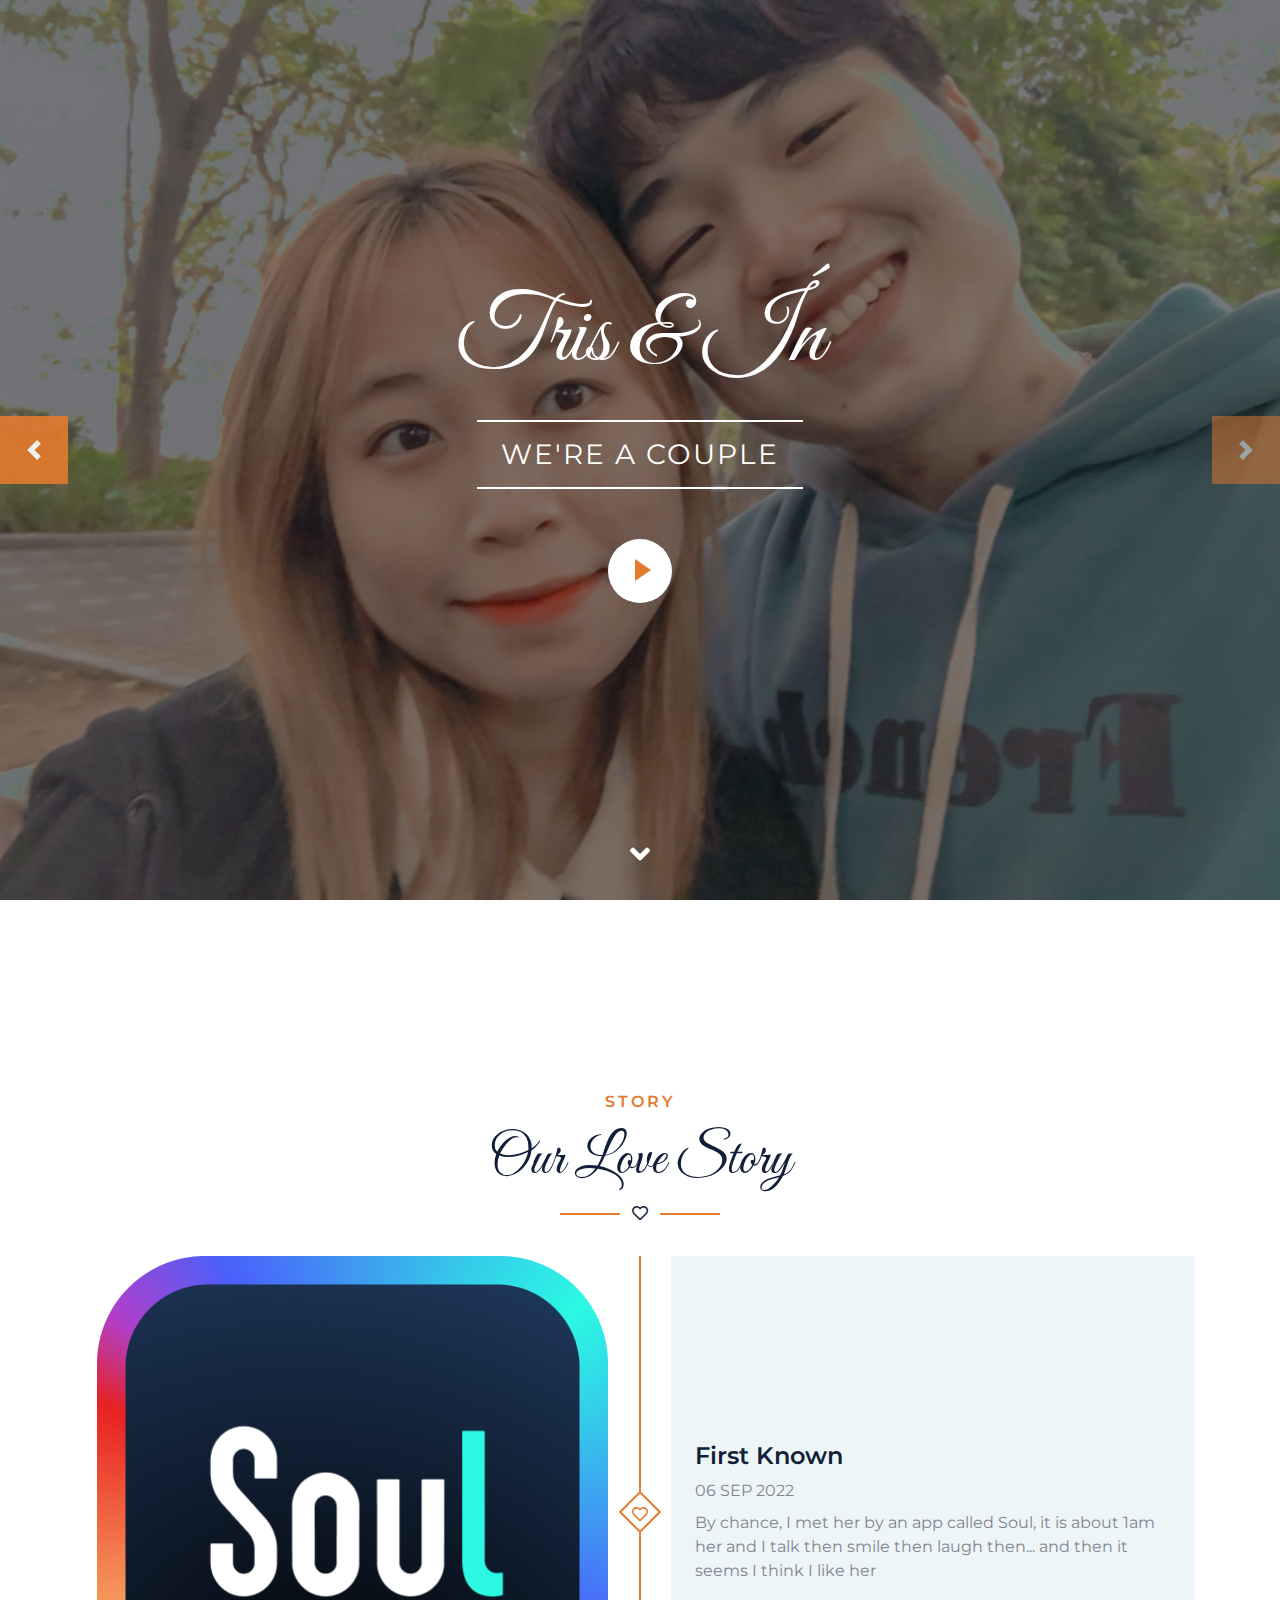
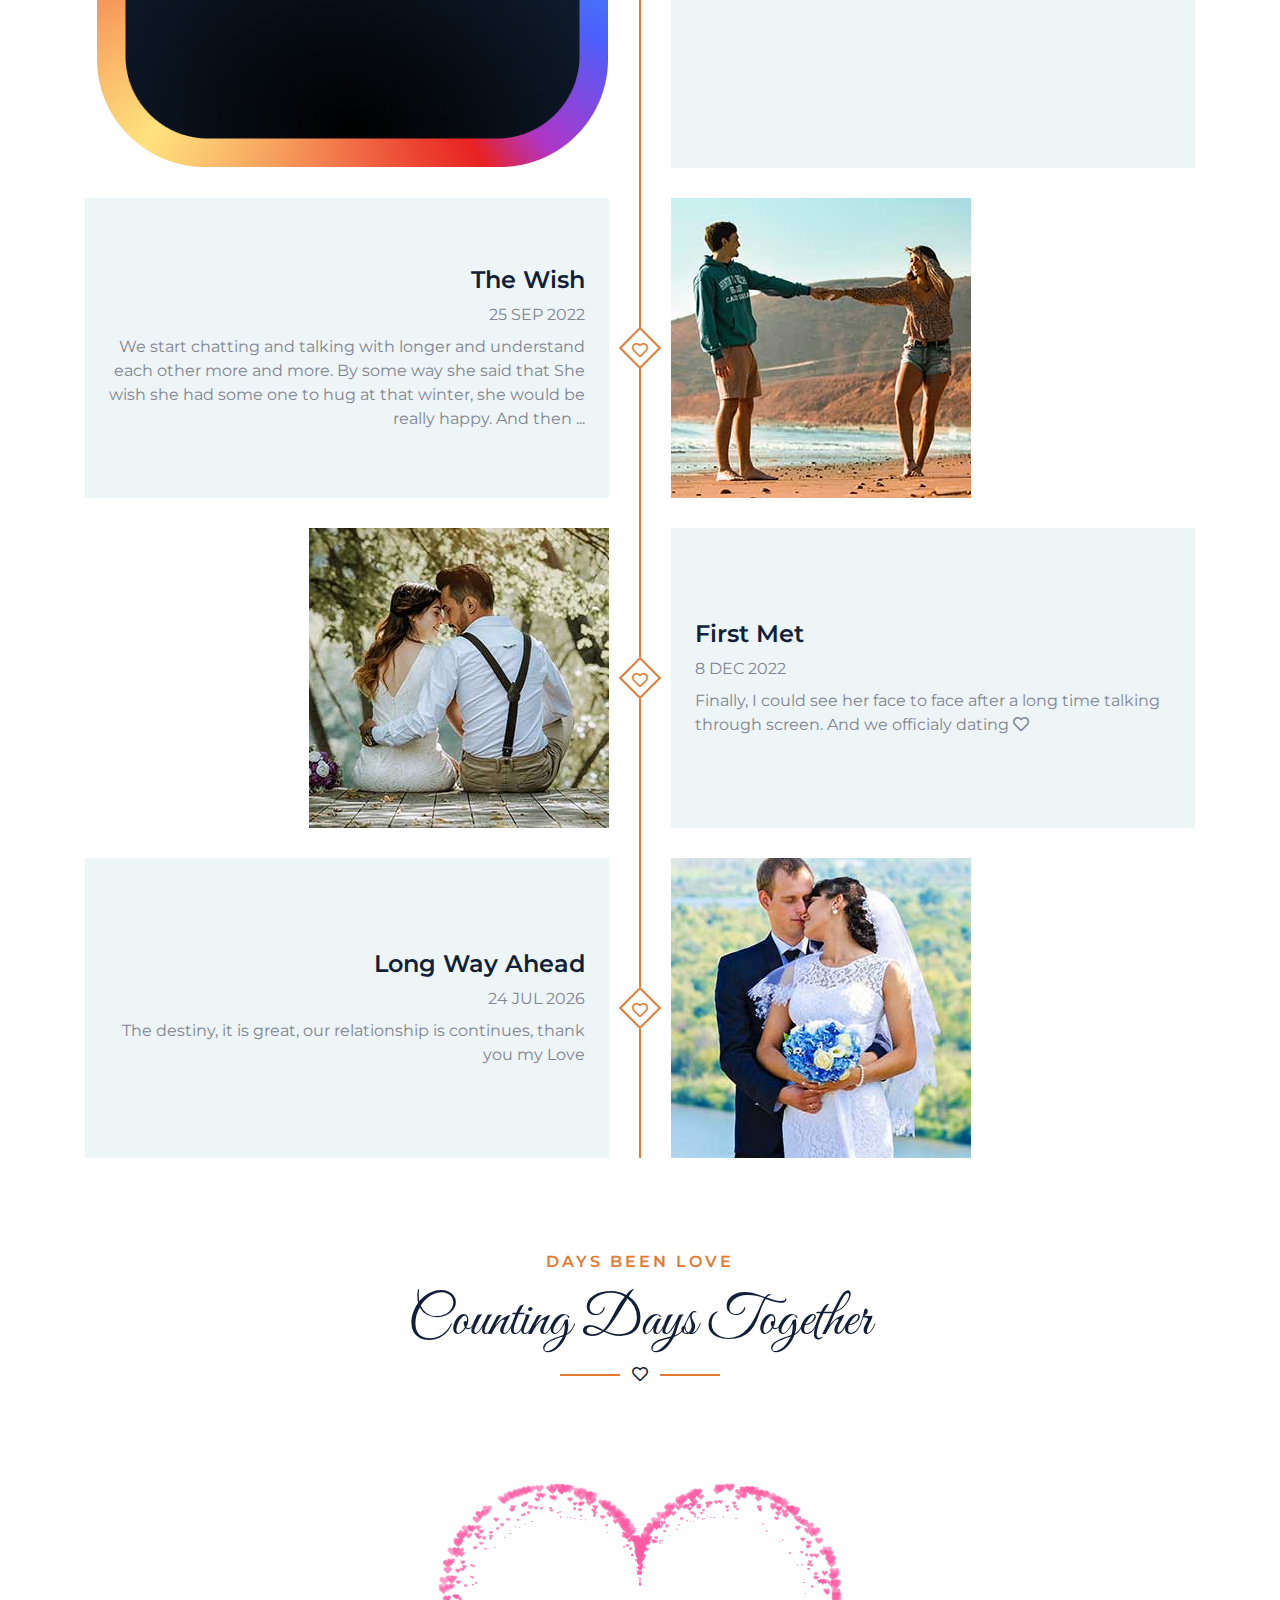
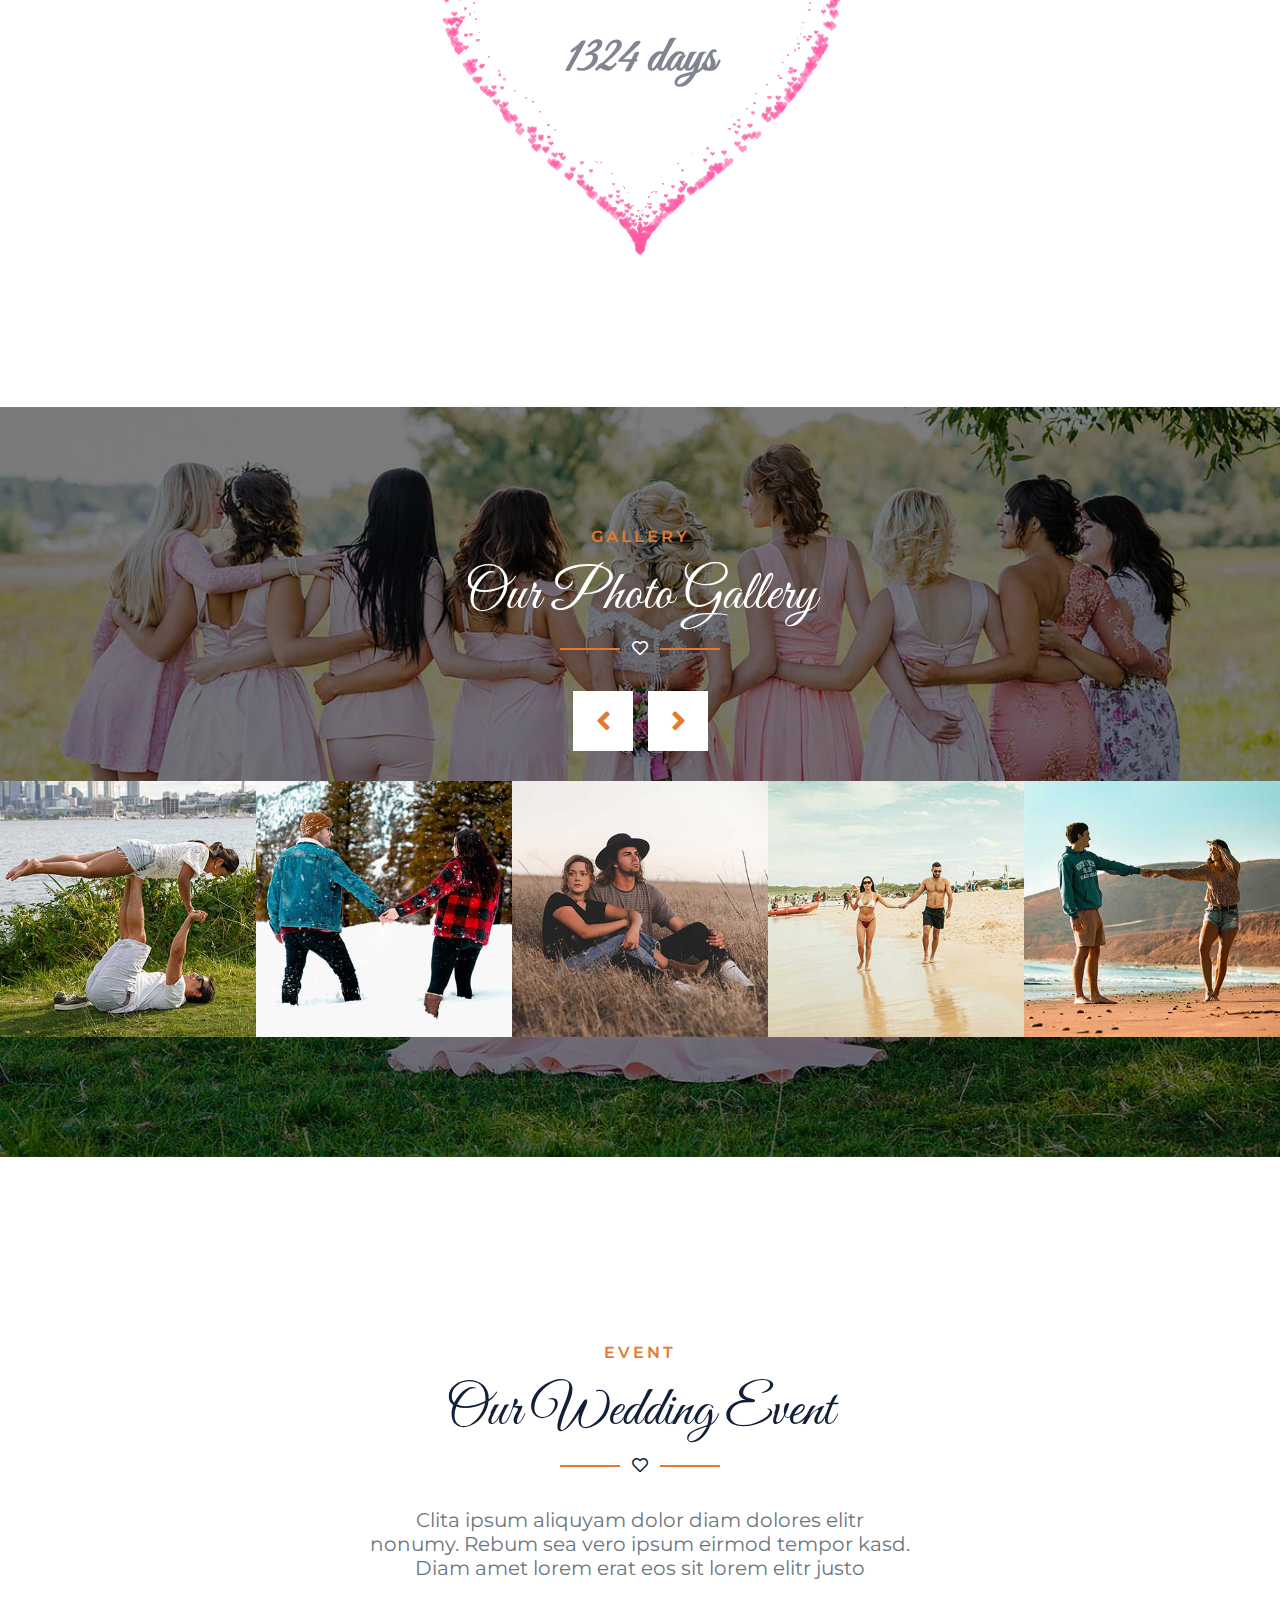
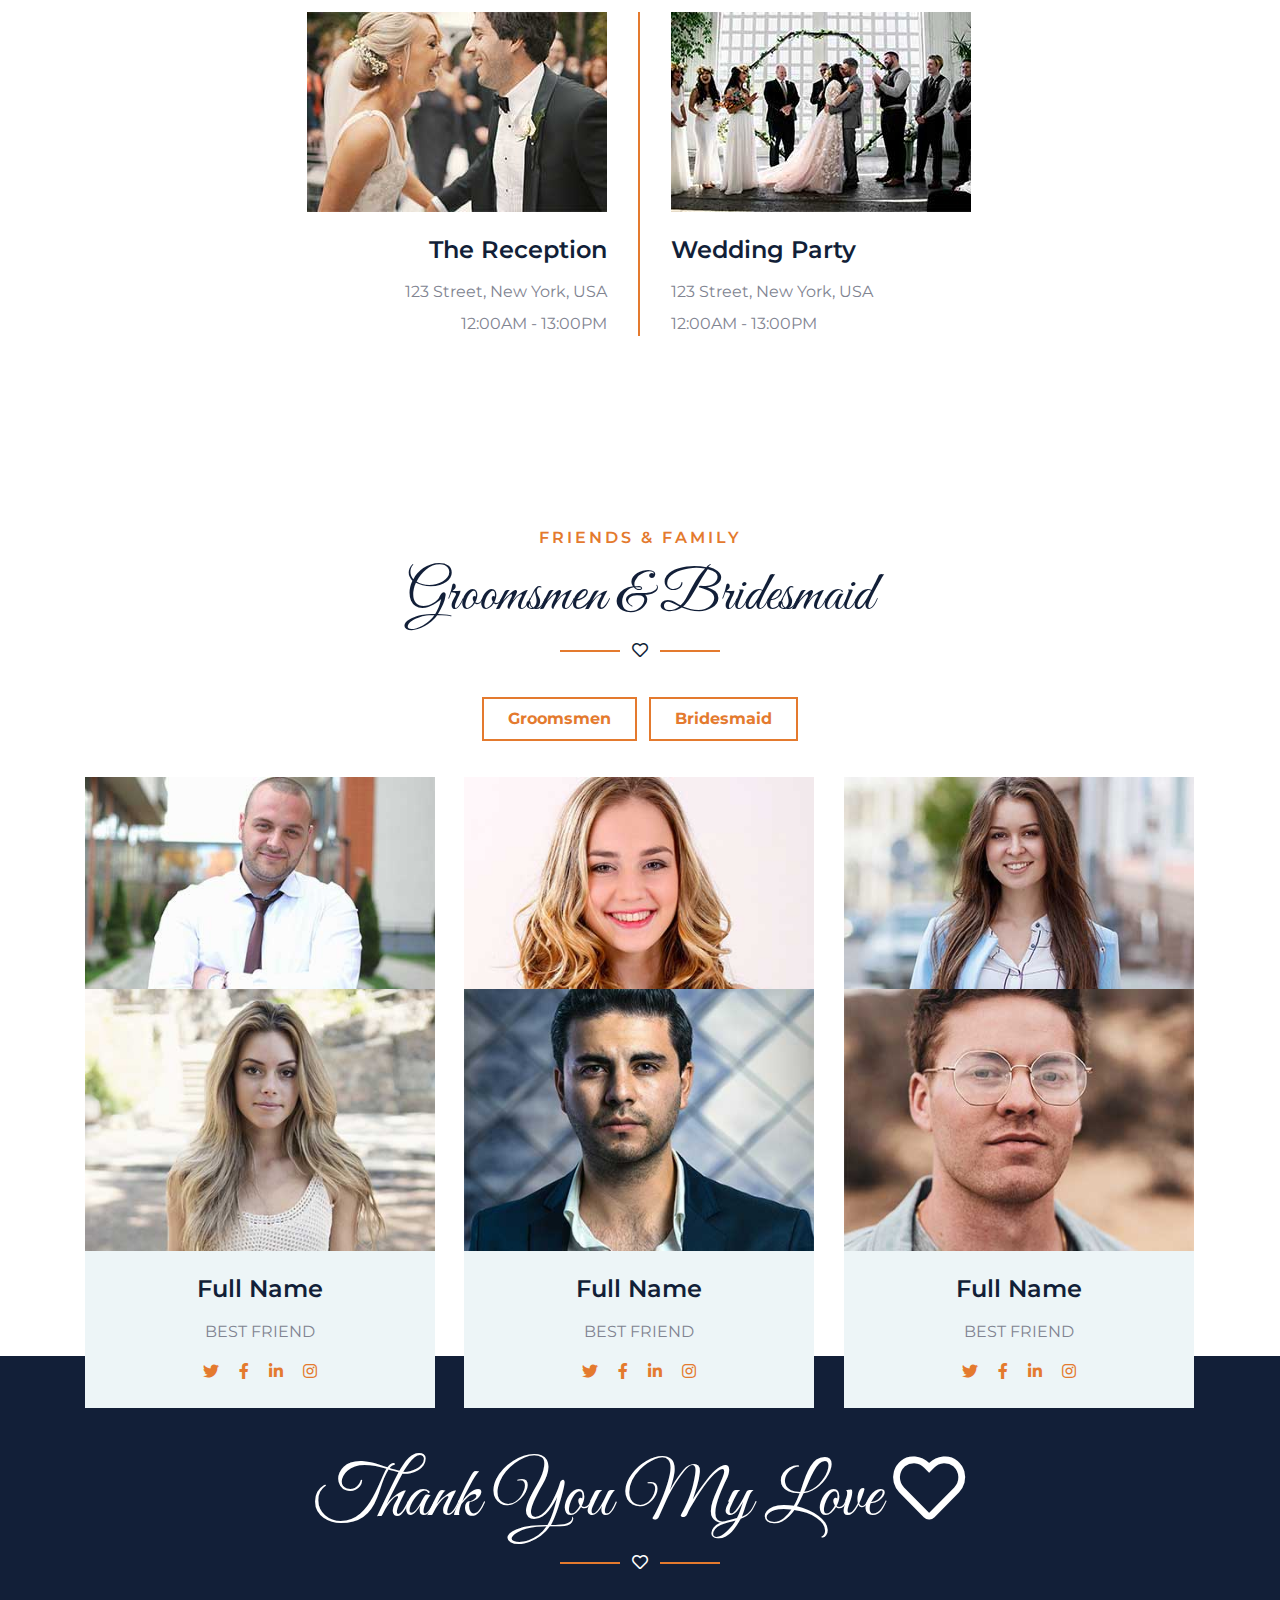
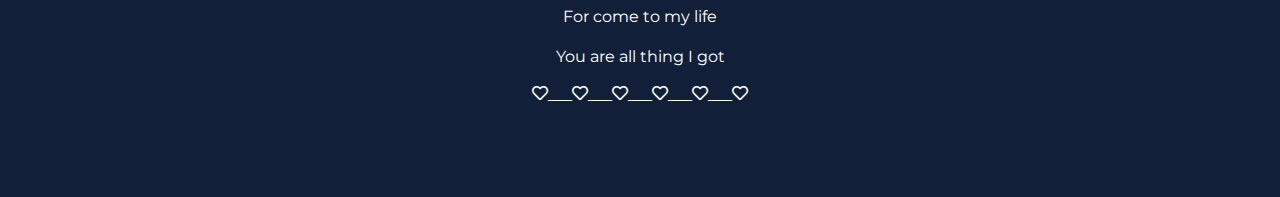
==== commit be302dda: "update src" ====
--- a/InCuaTris/index.html
+++ b/InCuaTris/index.html
@@ -39,15 +39,15 @@
         <div class="collapse navbar-collapse justify-content-between" id="navbarCollapse">
             <div class="navbar-nav ml-auto py-0">
                 <a href="#home" class="nav-item nav-link active">Home</a>
-                <a href="#about" class="nav-item nav-link">About</a>
-                <a href="#story" class="nav-item nav-link">Story</a>
+                <!-- <a href="#about" class="nav-item nav-link">About</a> -->
                 <a href="#gallery" class="nav-item nav-link">Gallery</a>
             </div>
             <a href="index.html" class="navbar-brand mx-5 d-none d-lg-block">
                 <h1 class="font-secondary text-white mb-n2">Tris <span class="text-primary">&</span> Ín</h1>
             </a>
             <div class="navbar-nav mr-auto py-0">
-                <a href="#family" class="nav-item nav-link">Family</a>
+                <a href="#story" class="nav-item nav-link">Story</a>
+                <!-- <a href="#family" class="nav-item nav-link">Family</a> -->
                 <a href="#event" class="nav-item nav-link">Event</a>
                 <a href="#rsvp" class="nav-item nav-link">RSVP</a>
                 <a href="#contact" class="nav-item nav-link">Contact</a>
@@ -70,7 +70,7 @@
                                 <h3 class="text-uppercase font-weight-normal text-white m-0" style="letter-spacing: 2px;">We're a couple</h3>
                             </div>
                             <button type="button" class="btn-play mx-auto" data-toggle="modal"
-                                data-src="https://www.youtube.com/embed/DWRcNpR6Kdc" data-target="#videoModal">
+                                data-src="img/gallery-1.mp4" data-target="#videoModal">
                                 <span></span>
                             </button>
                         </div>
@@ -85,7 +85,7 @@
                                 <h3 class="text-uppercase font-weight-normal text-white m-0" style="letter-spacing: 2px;">We're a couple</h3>
                             </div>
                             <button type="button" class="btn-play mx-auto" data-toggle="modal"
-                                data-src="https://www.youtube.com/embed/DWRcNpR6Kdc" data-target="#videoModal">
+                                data-src="img/gallery-1.mp4" data-target="#videoModal">
                                 <span></span>
                             </button>
                         </div>
@@ -263,6 +263,68 @@
             <i class="far fa-heart text-white"></i>
         </div>
         <div class="owl-carousel gallery-carousel">
+            <div class="gallery-item">
+                <img class="img-fluid w-100" src="img/gallery-3.jpg" alt="">
+                <!-- <a href="img/gallery-3.jpg" data-lightbox="gallery">
+                    <i class="fa fa-2x fa-plus text-white"></i>
+                </a> -->
+                <!-- <a type="button" class="btn-play mx-auto" data-toggle="modal"
+                data-src="img/gallery-1.mp4" data-target="#videoModal" style="margin-top: 0px;">
+                    <span></span>
+                </a> -->
+                <a type="button" class="btn-play mx-auto" data-toggle="modal"
+                data-src="img/gallery-1.mp4" data-target="#videoModal" style="margin-top: 0px; margin-left: -20px !important;">
+                    <span></span>
+                </a>
+            </div>
+            <div class="gallery-item">
+                <img class="img-fluid w-100" src="img/gallery-1.jpg" alt="">
+                <a href="img/gallery-3.jpg" data-lightbox="gallery">
+                    <i class="fa fa-2x fa-plus text-white"></i>
+                </a>
+            </div>
+            <div class="gallery-item">
+                <img class="img-fluid w-100" src="img/gallery-4.jpg" alt="">
+                <a href="img/gallery-4.jpg" data-lightbox="gallery">
+                    <i class="fa fa-2x fa-plus text-white"></i>
+                </a>
+            </div>
+            <div class="gallery-item">
+                <img class="img-fluid w-100" src="img/gallery-5.jpg" alt="">
+                <a href="img/gallery-5.jpg" data-lightbox="gallery">
+                    <i class="fa fa-2x fa-plus text-white"></i>
+                </a>
+            </div>
+            <div class="gallery-item">
+                <img class="img-fluid w-100" src="img/gallery-6.jpg" alt="">
+                <a href="img/gallery-6.jpg" data-lightbox="gallery">
+                    <i class="fa fa-2x fa-plus text-white"></i>
+                </a>
+            </div>
+            <div class="gallery-item">
+                <img class="img-fluid w-100" src="img/gallery-3.jpg" alt="">
+                <a href="img/gallery-3.jpg" data-lightbox="gallery">
+                    <i class="fa fa-2x fa-plus text-white"></i>
+                </a>
+            </div>
+            <div class="gallery-item">
+                <img class="img-fluid w-100" src="img/gallery-4.jpg" alt="">
+                <a href="img/gallery-4.jpg" data-lightbox="gallery">
+                    <i class="fa fa-2x fa-plus text-white"></i>
+                </a>
+            </div>
+            <div class="gallery-item">
+                <img class="img-fluid w-100" src="img/gallery-5.jpg" alt="">
+                <a href="img/gallery-5.jpg" data-lightbox="gallery">
+                    <i class="fa fa-2x fa-plus text-white"></i>
+                </a>
+            </div>
+            <div class="gallery-item">
+                <img class="img-fluid w-100" src="img/gallery-6.jpg" alt="">
+                <a href="img/gallery-6.jpg" data-lightbox="gallery">
+                    <i class="fa fa-2x fa-plus text-white"></i>
+                </a>
+            </div>
             <div class="gallery-item">
                 <img class="img-fluid w-100" src="img/gallery-3.jpg" alt="">
                 <a href="img/gallery-3.jpg" data-lightbox="gallery">
@@ -518,13 +580,18 @@
                 <p class="text-white" href="#">You are all thing I got</p>
             </div>
             <div class="d-flex justify-content-center">
+                <i class="far fa-heart text-white">___</i>
+                <i class="far fa-heart text-white">___</i>
+                <i class="far fa-heart text-white">___</i>
+                <i class="far fa-heart text-white">___</i>
+                <i class="far fa-heart text-white">___</i>
+                <i class="far fa-heart text-white"></i>
+                <!-- <i class="far fa-heart text-white"></i>
                 <i class="far fa-heart text-white"></i>
                 <i class="far fa-heart text-white"></i>
                 <i class="far fa-heart text-white"></i>
                 <i class="far fa-heart text-white"></i>
-                <i class="far fa-heart text-white"></i>
-                <i class="far fa-heart text-white"></i>
-                <i class="far fa-heart text-white"></i>
+                <i class="far fa-heart text-white"></i> -->
             </div>
             <!-- <p class="m-0">&copy; <a class="text-primary" href="#">Domain Name</a>. Designed by <a class="text-primary" href="https://htmlcodex.com">HTML Codex</a>
             </p> -->
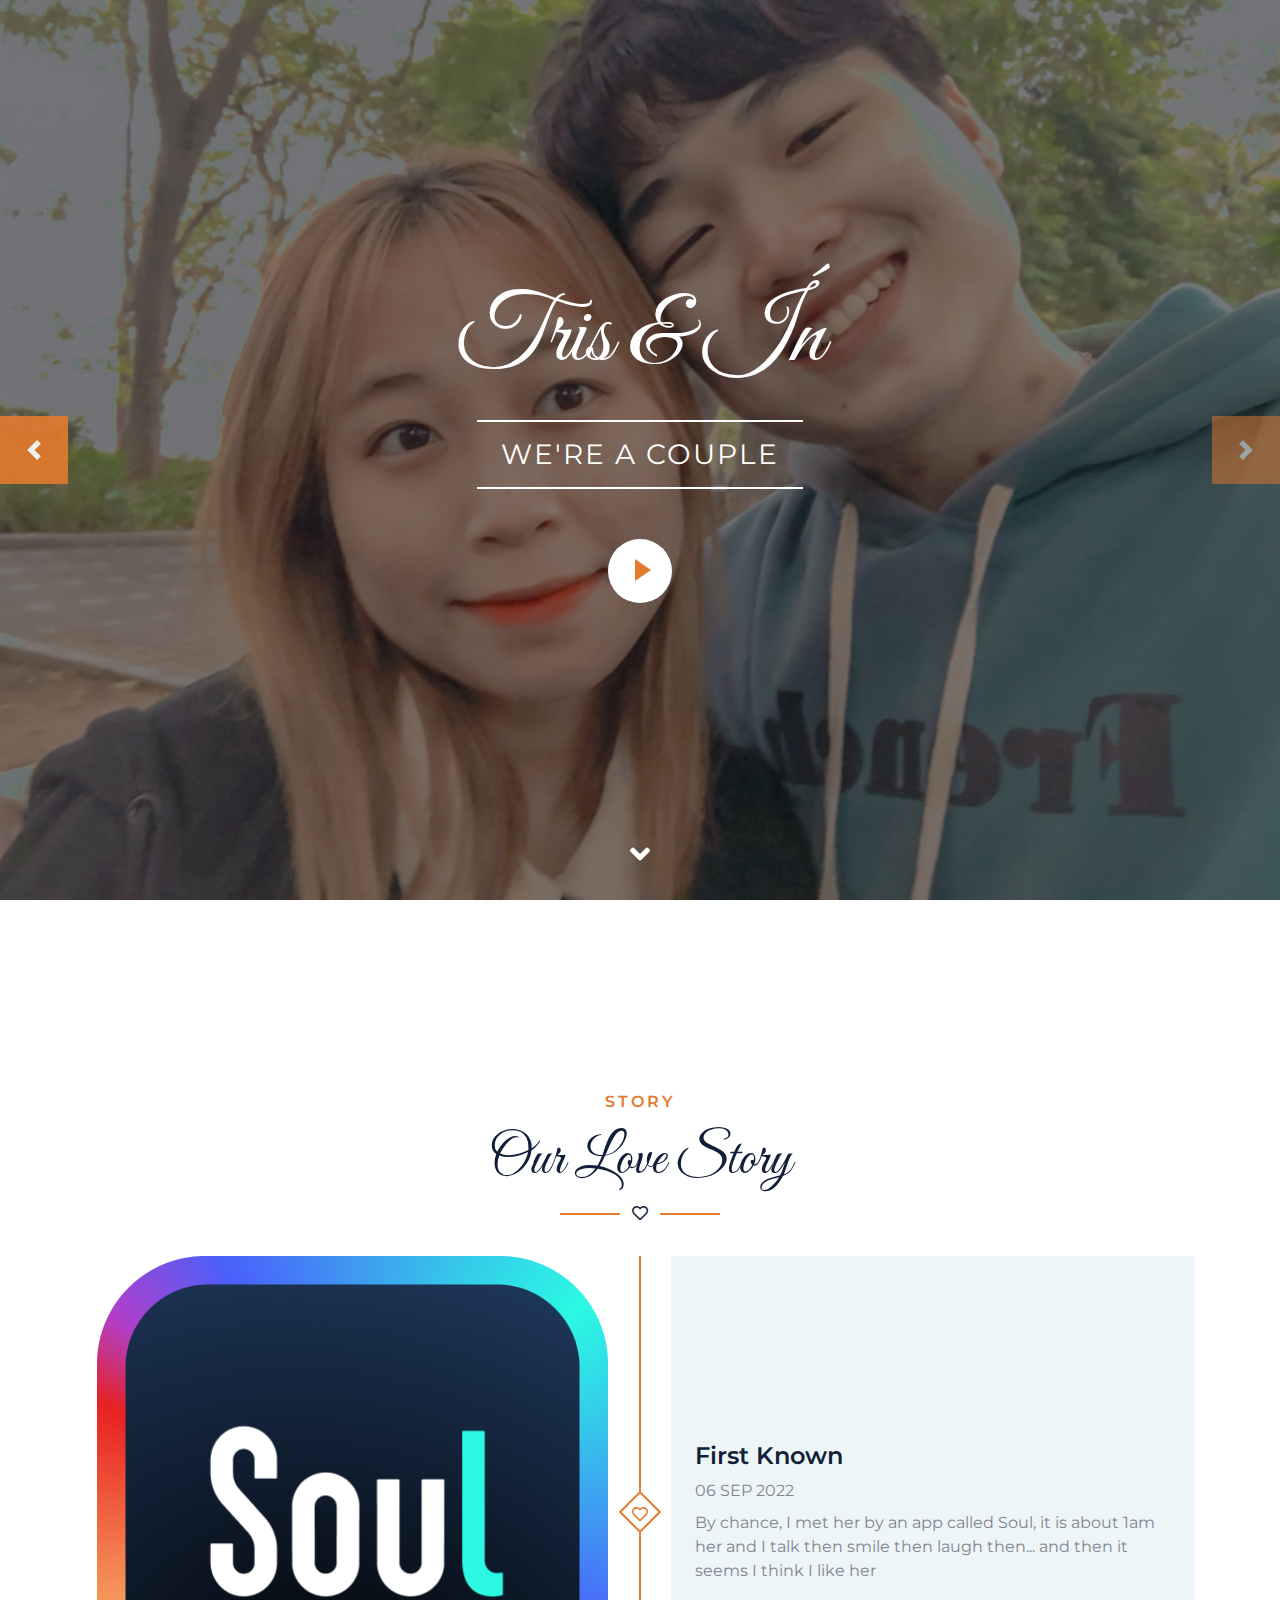
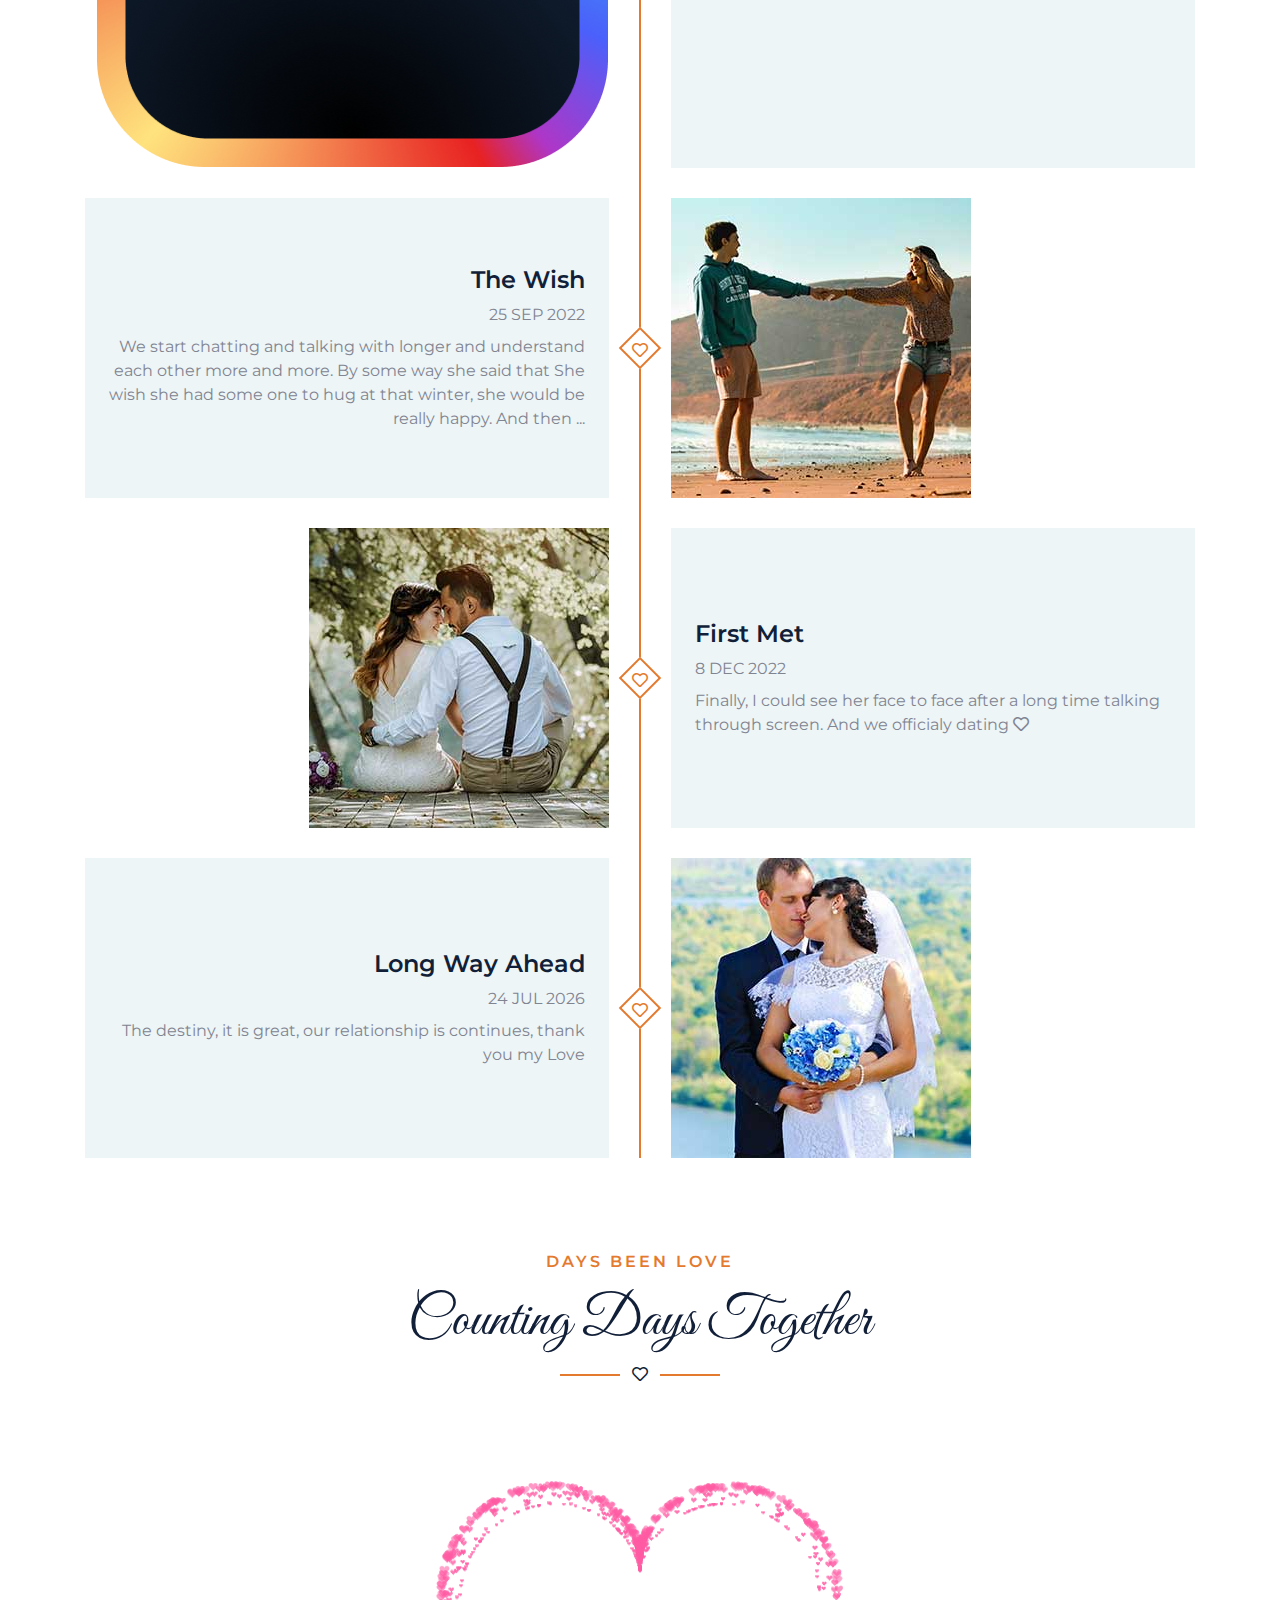
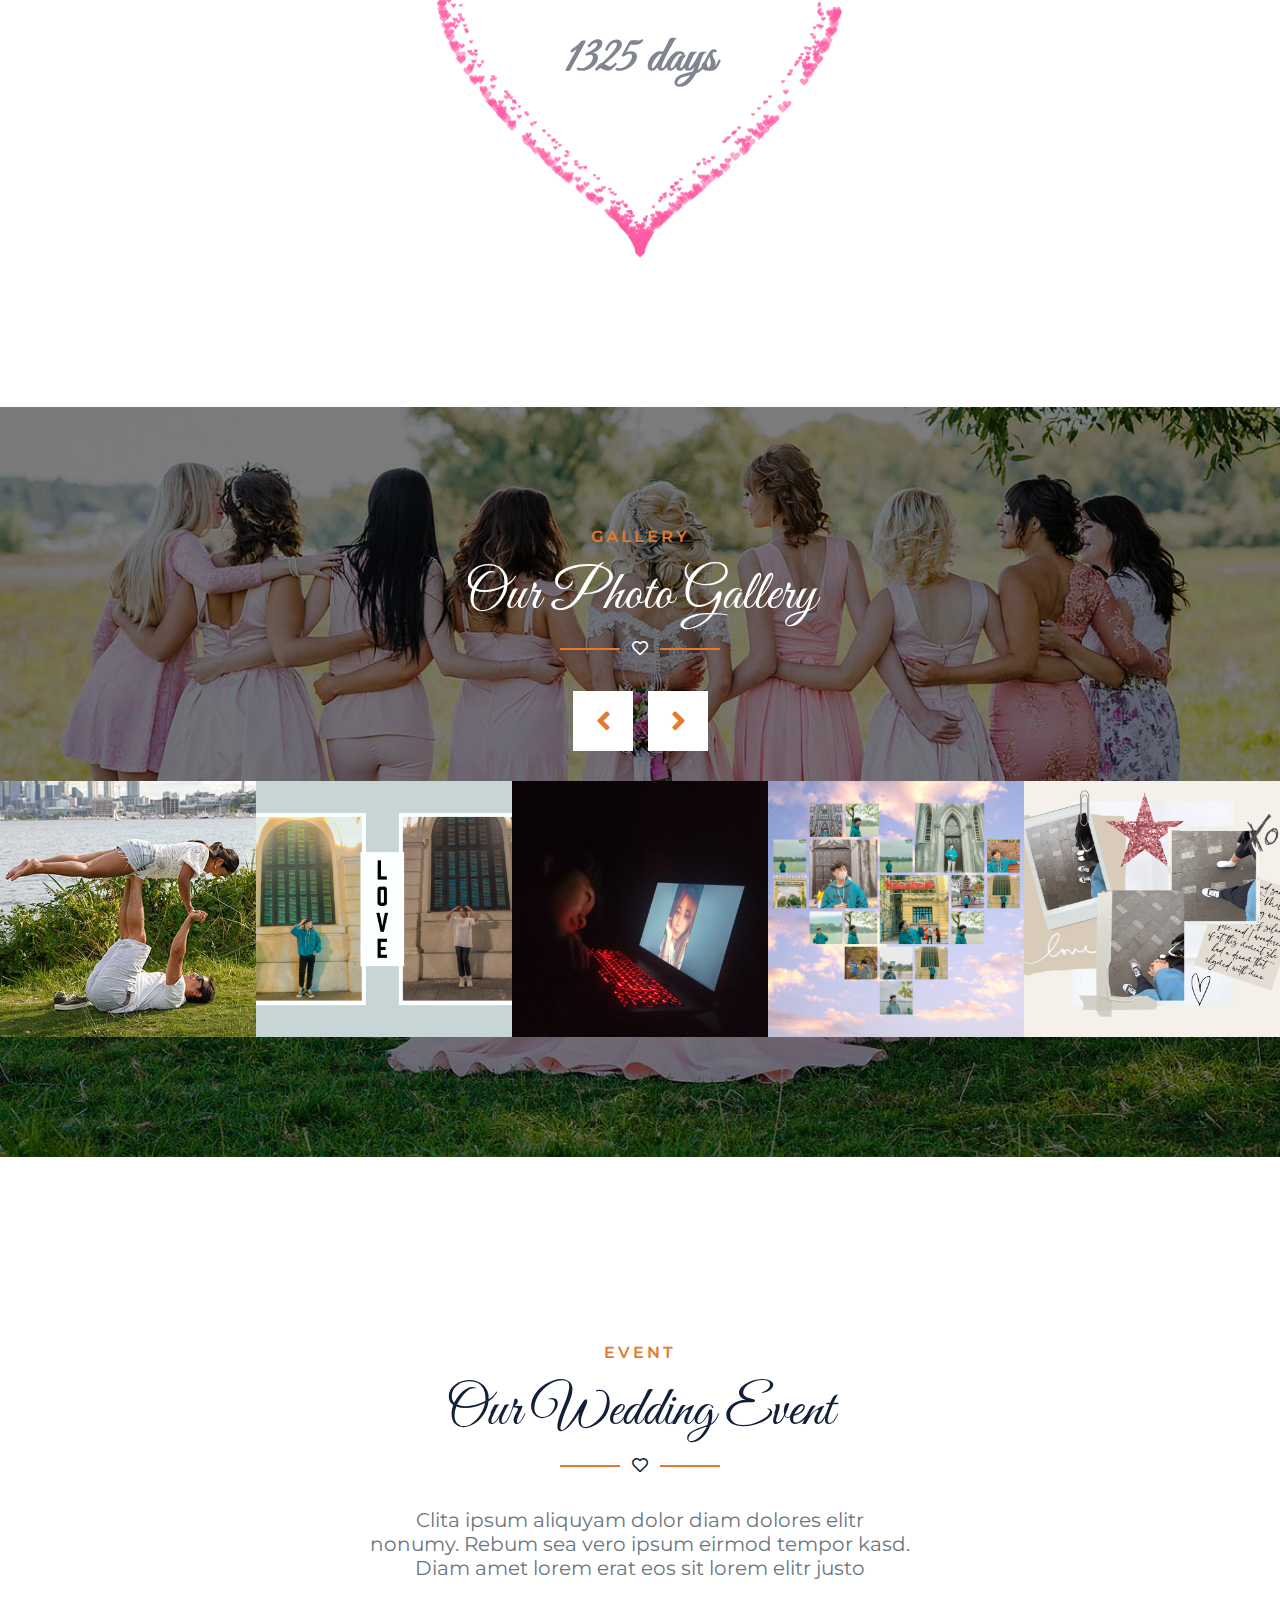
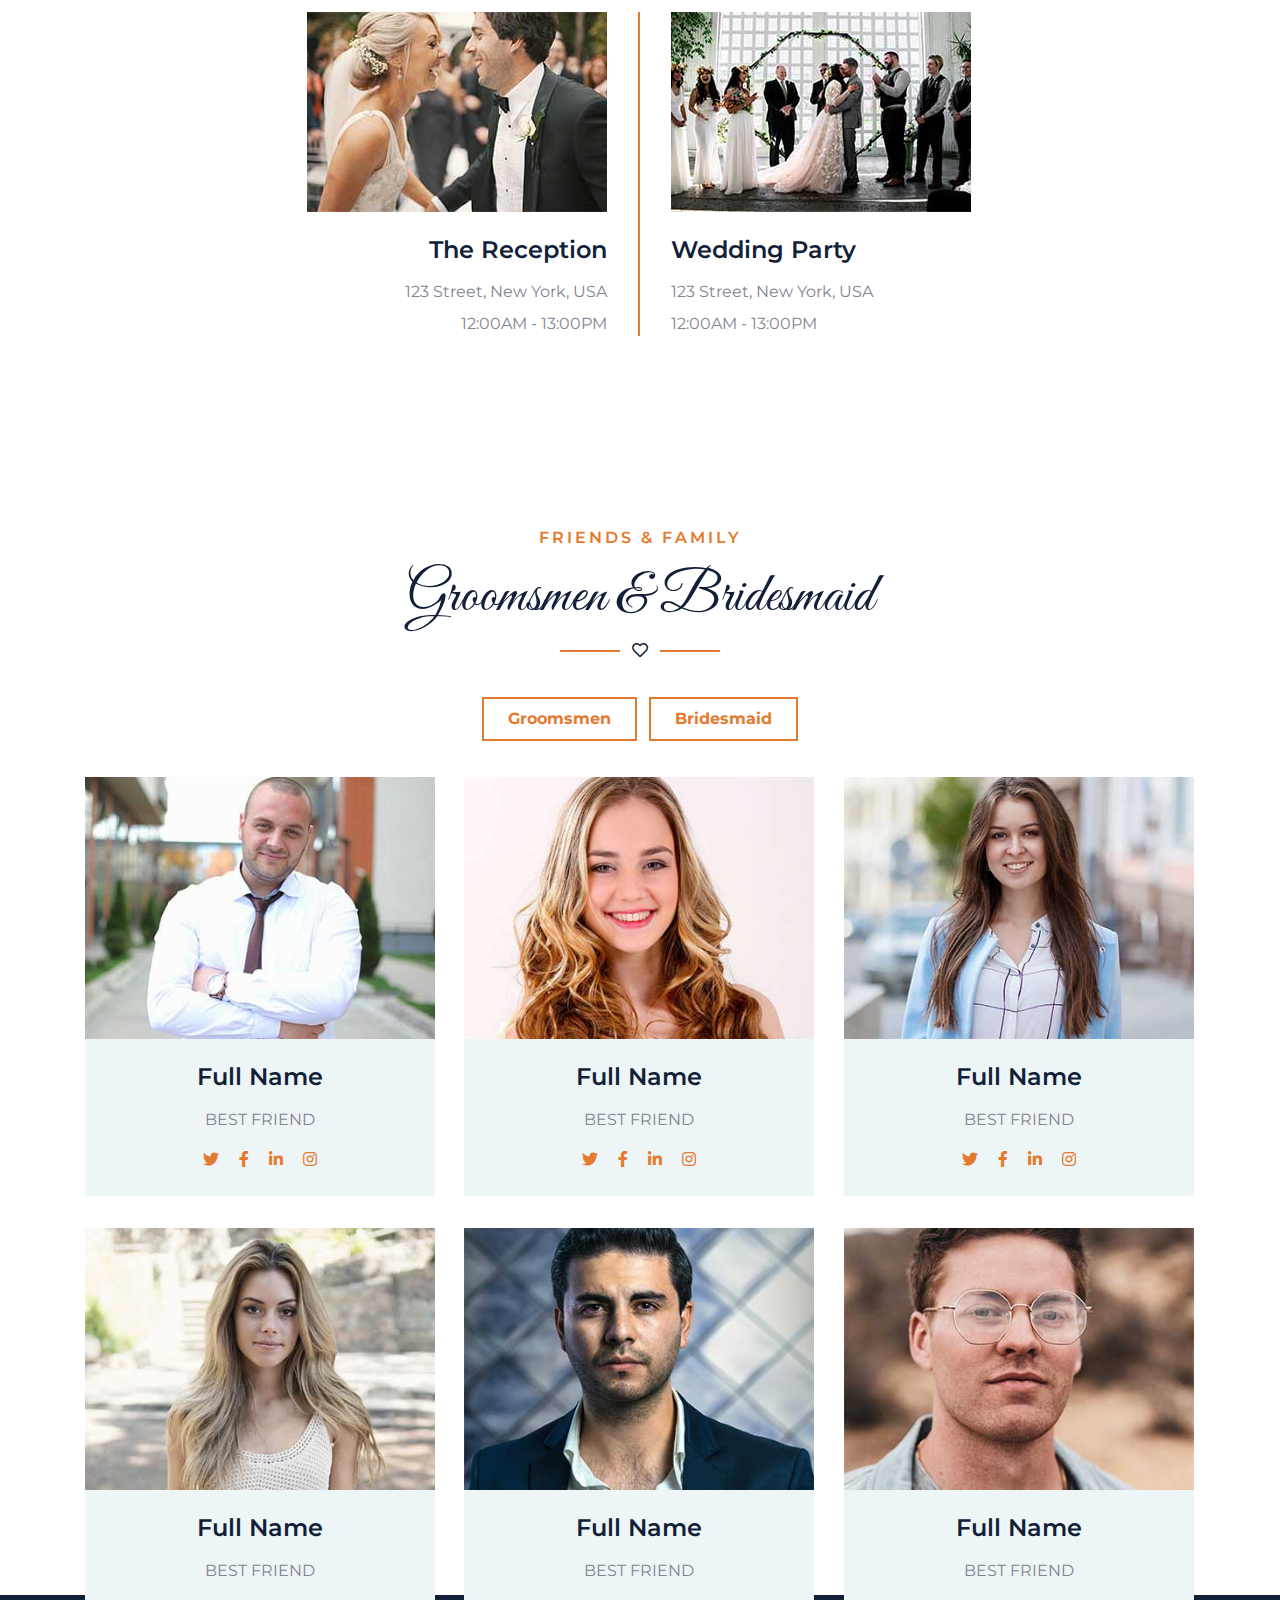
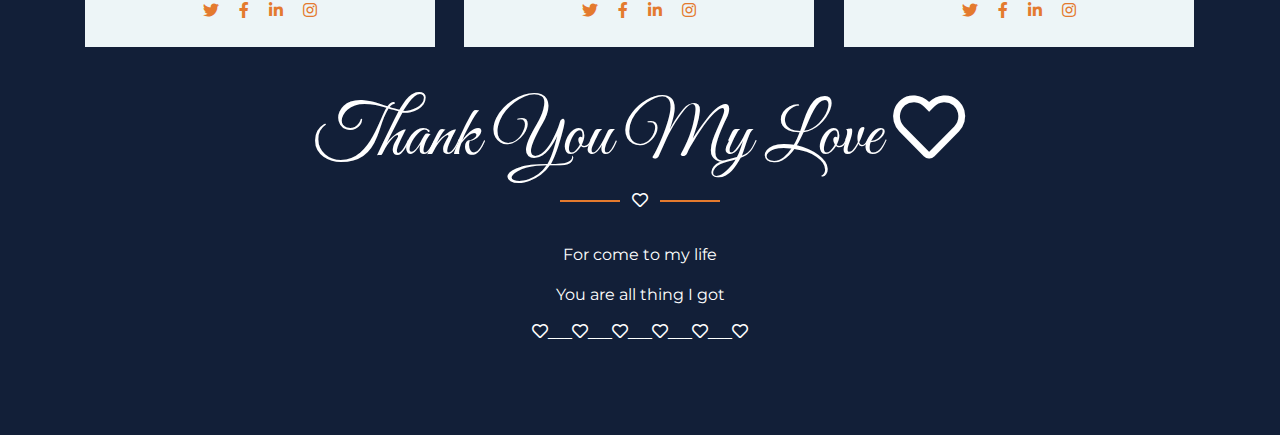
==== commit 9ed99eb9: "update src" ====
--- a/InCuaTris/index.html
+++ b/InCuaTris/index.html
@@ -278,32 +278,32 @@
                 </a>
             </div>
             <div class="gallery-item">
-                <img class="img-fluid w-100" src="img/gallery-1.jpg" alt="">
-                <a href="img/gallery-3.jpg" data-lightbox="gallery">
-                    <i class="fa fa-2x fa-plus text-white"></i>
-                </a>
-            </div>
-            <div class="gallery-item">
-                <img class="img-fluid w-100" src="img/gallery-4.jpg" alt="">
-                <a href="img/gallery-4.jpg" data-lightbox="gallery">
-                    <i class="fa fa-2x fa-plus text-white"></i>
-                </a>
-            </div>
-            <div class="gallery-item">
-                <img class="img-fluid w-100" src="img/gallery-5.jpg" alt="">
-                <a href="img/gallery-5.jpg" data-lightbox="gallery">
-                    <i class="fa fa-2x fa-plus text-white"></i>
-                </a>
-            </div>
-            <div class="gallery-item">
-                <img class="img-fluid w-100" src="img/gallery-6.jpg" alt="">
-                <a href="img/gallery-6.jpg" data-lightbox="gallery">
-                    <i class="fa fa-2x fa-plus text-white"></i>
-                </a>
-            </div>
-            <div class="gallery-item">
-                <img class="img-fluid w-100" src="img/gallery-3.jpg" alt="">
-                <a href="img/gallery-3.jpg" data-lightbox="gallery">
+                <img class="img-fluid w-100" src="img/gallery_1.png" alt="">
+                <a href="img/gallery_1.png" data-lightbox="gallery">
+                    <i class="fa fa-2x fa-plus text-white"></i>
+                </a>
+            </div>
+            <div class="gallery-item">
+                <img class="img-fluid w-100" src="img/gallery_2.jpg" alt="">
+                <a href="img/gallery_2.jpg" data-lightbox="gallery">
+                    <i class="fa fa-2x fa-plus text-white"></i>
+                </a>
+            </div>
+            <div class="gallery-item">
+                <img class="img-fluid w-100" src="img/gallery_3.png" alt="">
+                <a href="img/gallery_3.png" data-lightbox="gallery">
+                    <i class="fa fa-2x fa-plus text-white"></i>
+                </a>
+            </div>
+            <div class="gallery-item">
+                <img class="img-fluid w-100" src="img/gallery_4.png" alt="">
+                <a href="img/gallery_4.png" data-lightbox="gallery">
+                    <i class="fa fa-2x fa-plus text-white"></i>
+                </a>
+            </div>
+            <div class="gallery-item">
+                <img class="img-fluid w-100" src="img/gallery_5.jpeg" alt="">
+                <a href="img/gallery_5.jpeg" data-lightbox="gallery">
                     <i class="fa fa-2x fa-plus text-white"></i>
                 </a>
             </div>
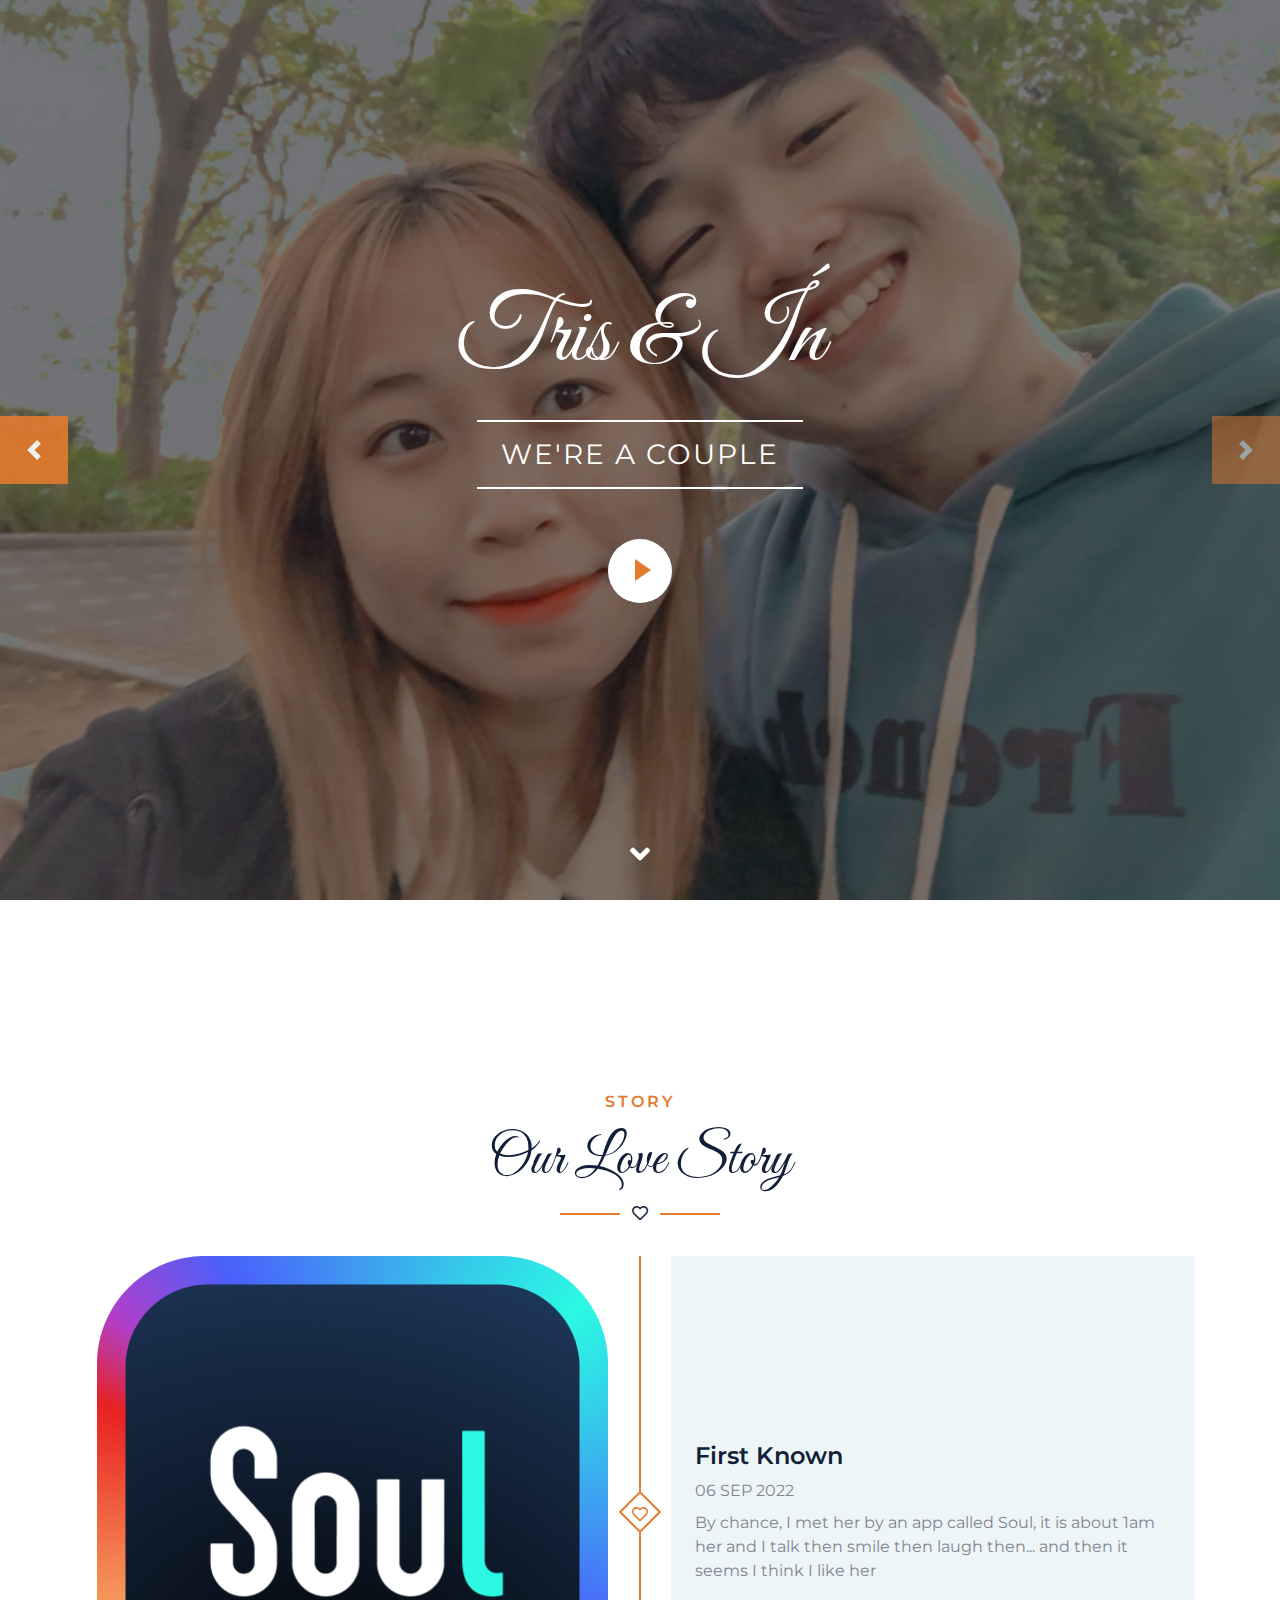
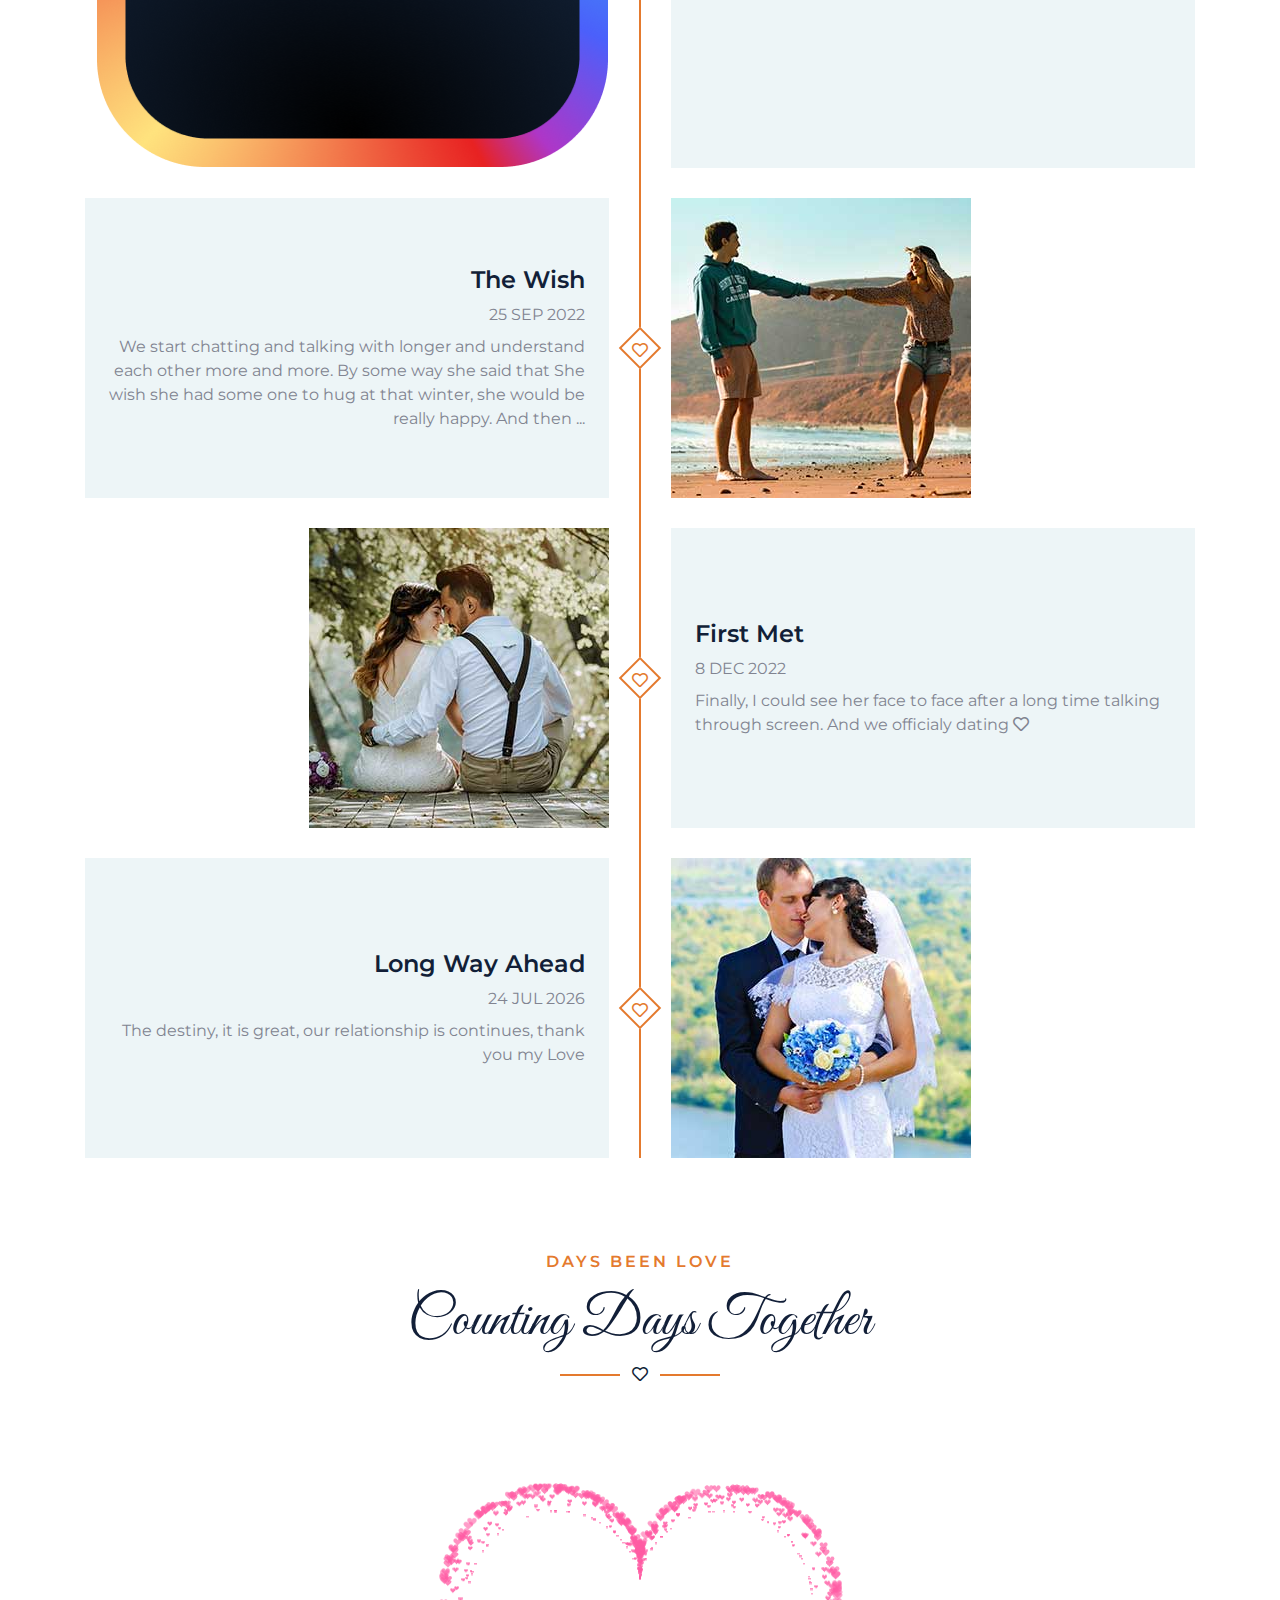
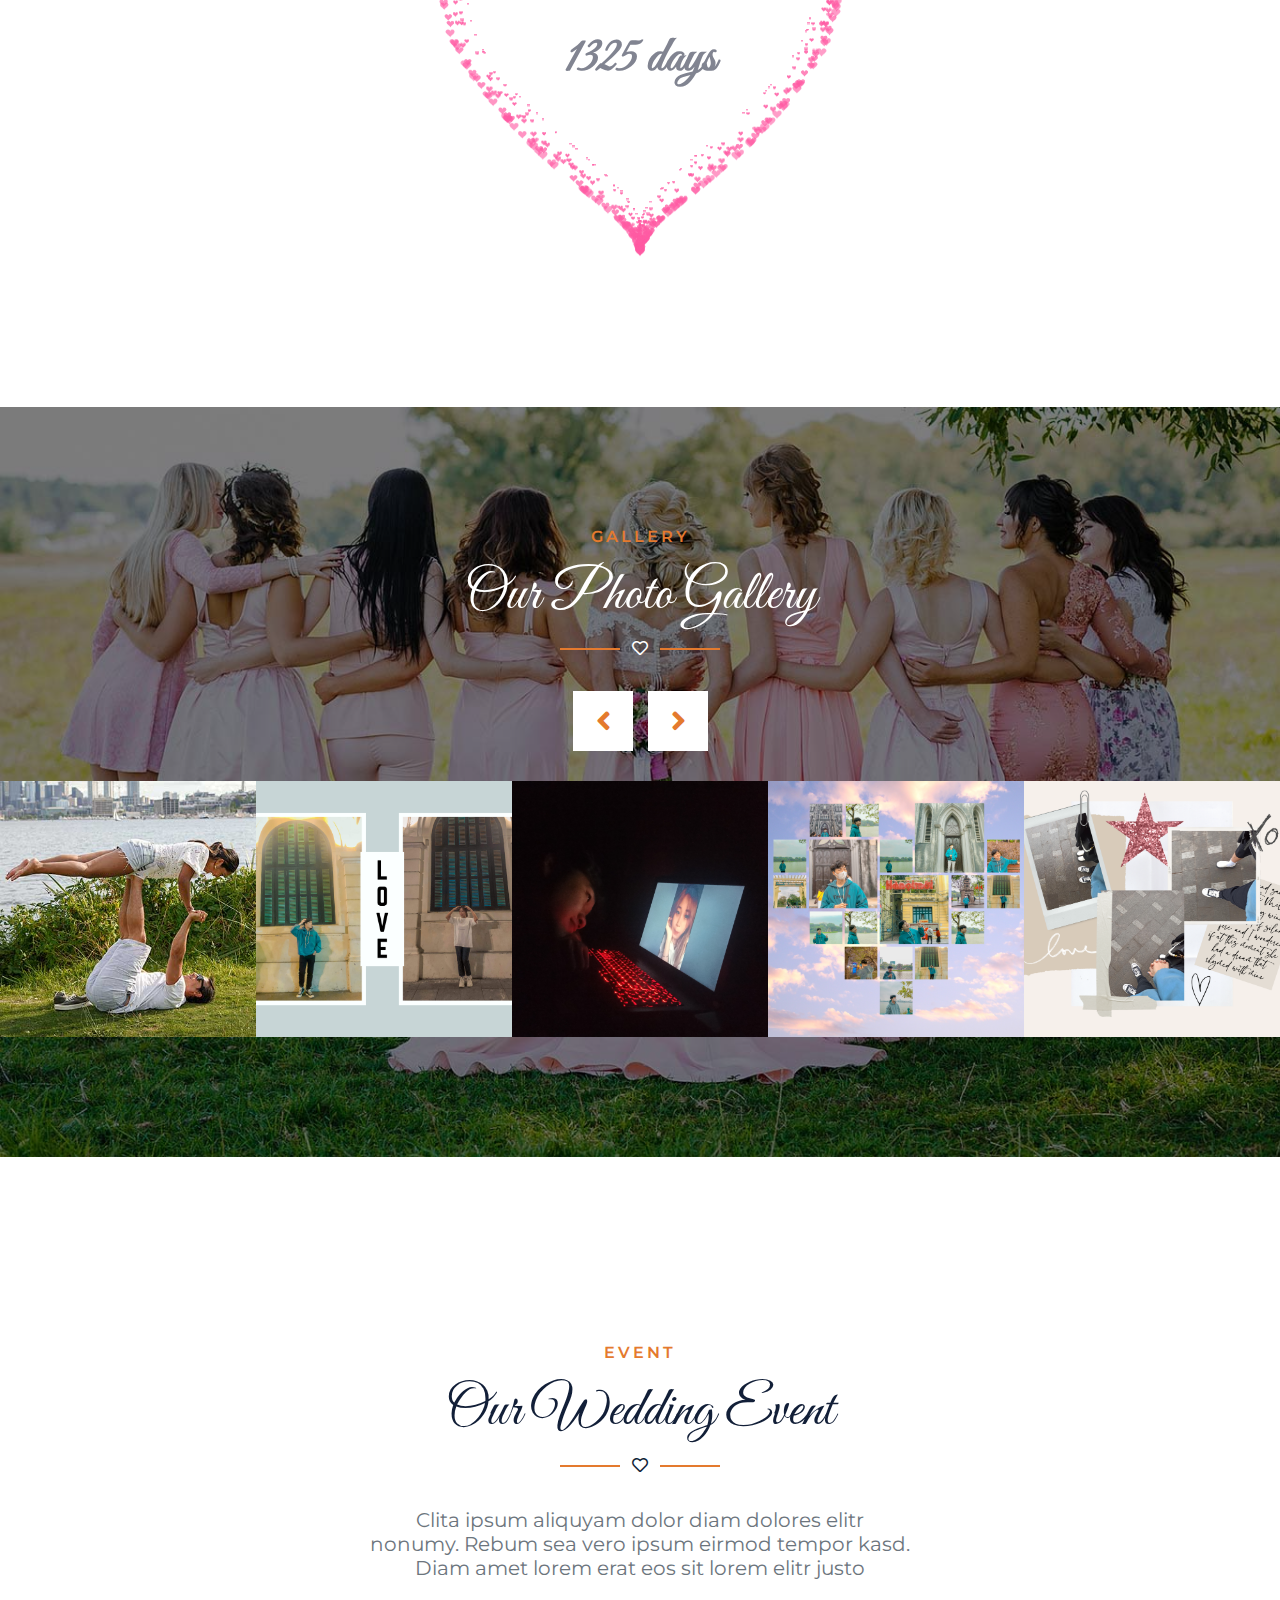
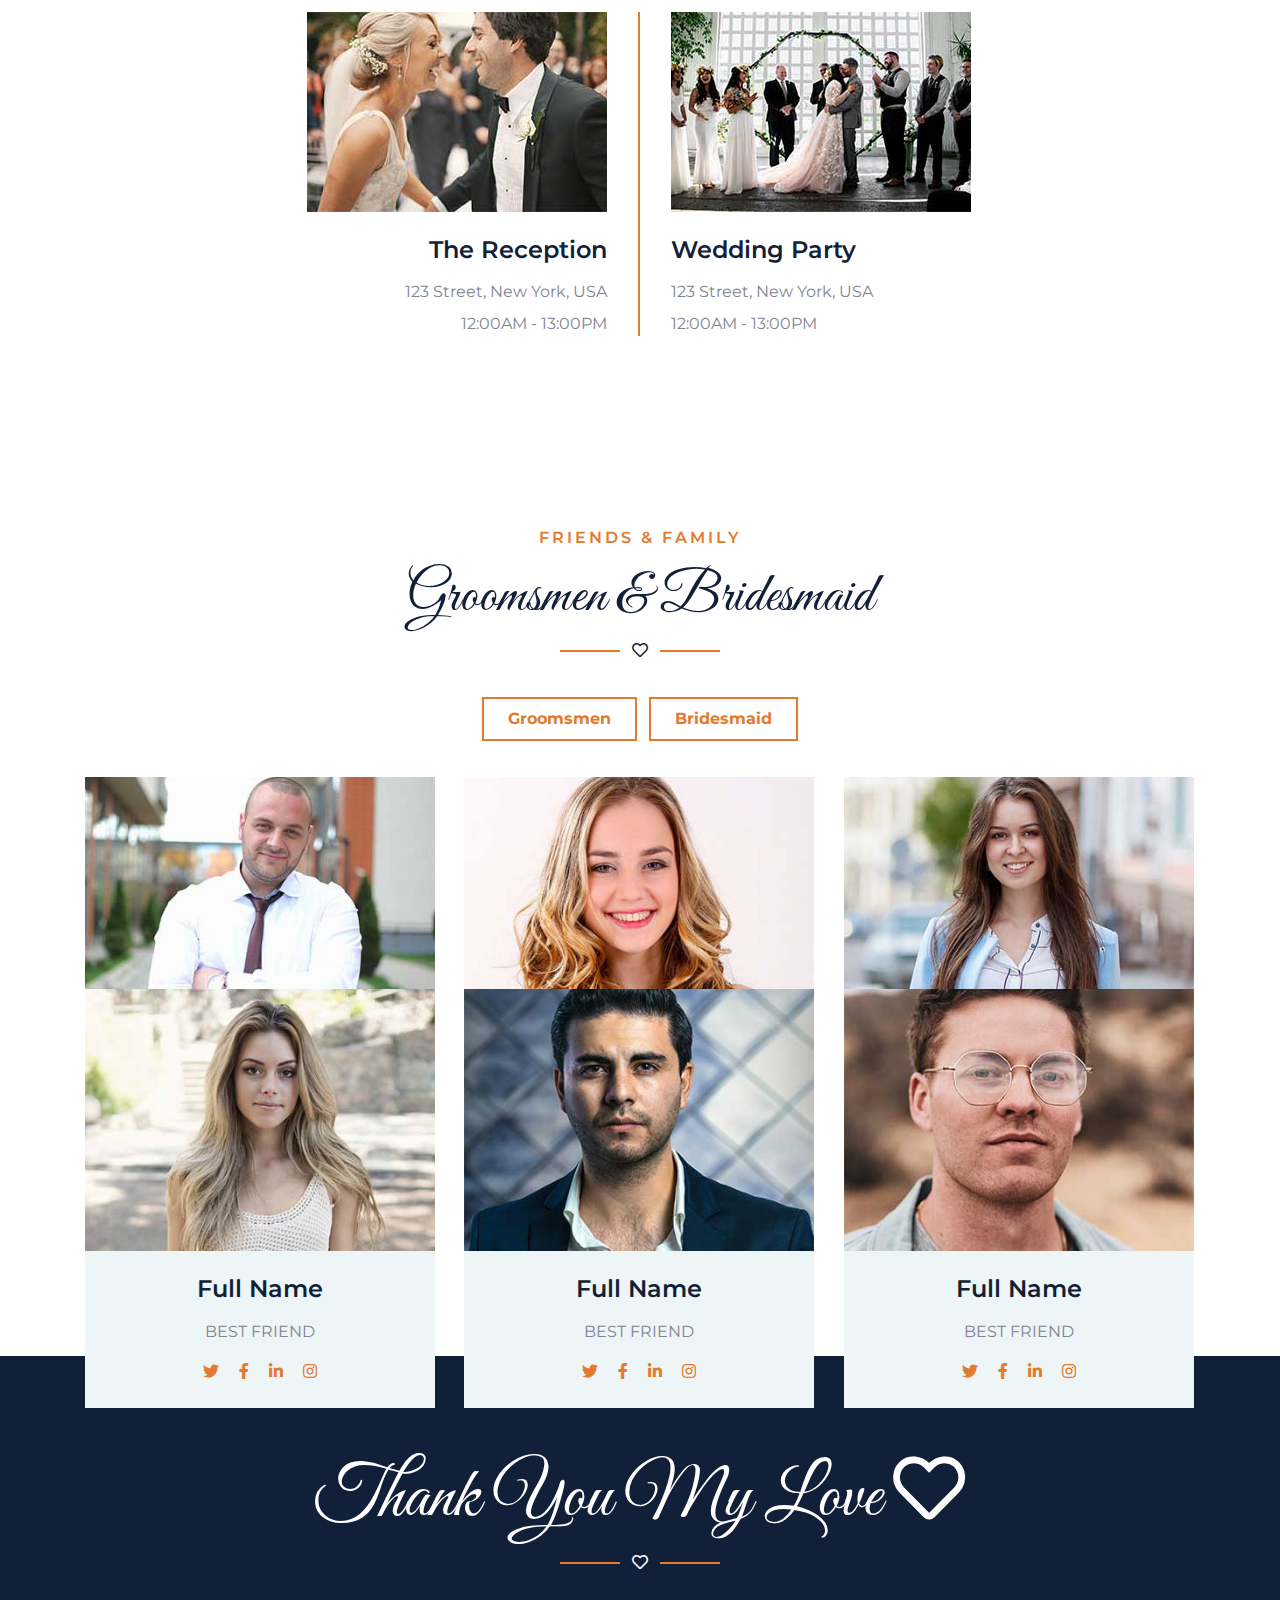
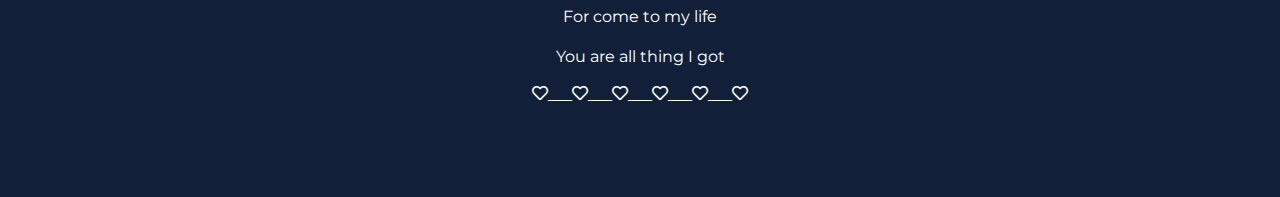
==== commit a5e9b8d1: "update src" ====
--- a/InCuaTris/index.html
+++ b/InCuaTris/index.html
@@ -278,8 +278,8 @@
                 </a>
             </div>
             <div class="gallery-item">
-                <img class="img-fluid w-100" src="img/gallery_1.png" alt="">
-                <a href="img/gallery_1.png" data-lightbox="gallery">
+                <img class="img-fluid w-100" src="img/gallery_1.0.png" alt="">
+                <a href="img/gallery_1.1.png" data-lightbox="gallery">
                     <i class="fa fa-2x fa-plus text-white"></i>
                 </a>
             </div>
@@ -308,17 +308,18 @@
                 </a>
             </div>
             <div class="gallery-item">
-                <img class="img-fluid w-100" src="img/gallery-4.jpg" alt="">
-                <a href="img/gallery-4.jpg" data-lightbox="gallery">
-                    <i class="fa fa-2x fa-plus text-white"></i>
-                </a>
-            </div>
-            <div class="gallery-item">
-                <img class="img-fluid w-100" src="img/gallery-5.jpg" alt="">
-                <a href="img/gallery-5.jpg" data-lightbox="gallery">
-                    <i class="fa fa-2x fa-plus text-white"></i>
-                </a>
-            </div>
+                <img class="img-fluid w-100" src="img/gallery_6.0.png" alt="">
+                <a href="img/gallery_6.1.png" data-lightbox="gallery">
+                    <i class="fa fa-2x fa-plus text-white"></i>
+                </a>
+            </div>
+            <div class="gallery-item">
+                <img class="img-fluid w-100" src="img/gallery_7.png" alt="">
+                <a href="img/gallery_7.png" data-lightbox="gallery">
+                    <i class="fa fa-2x fa-plus text-white"></i>
+                </a>
+            </div>
+            
             <div class="gallery-item">
                 <img class="img-fluid w-100" src="img/gallery-6.jpg" alt="">
                 <a href="img/gallery-6.jpg" data-lightbox="gallery">
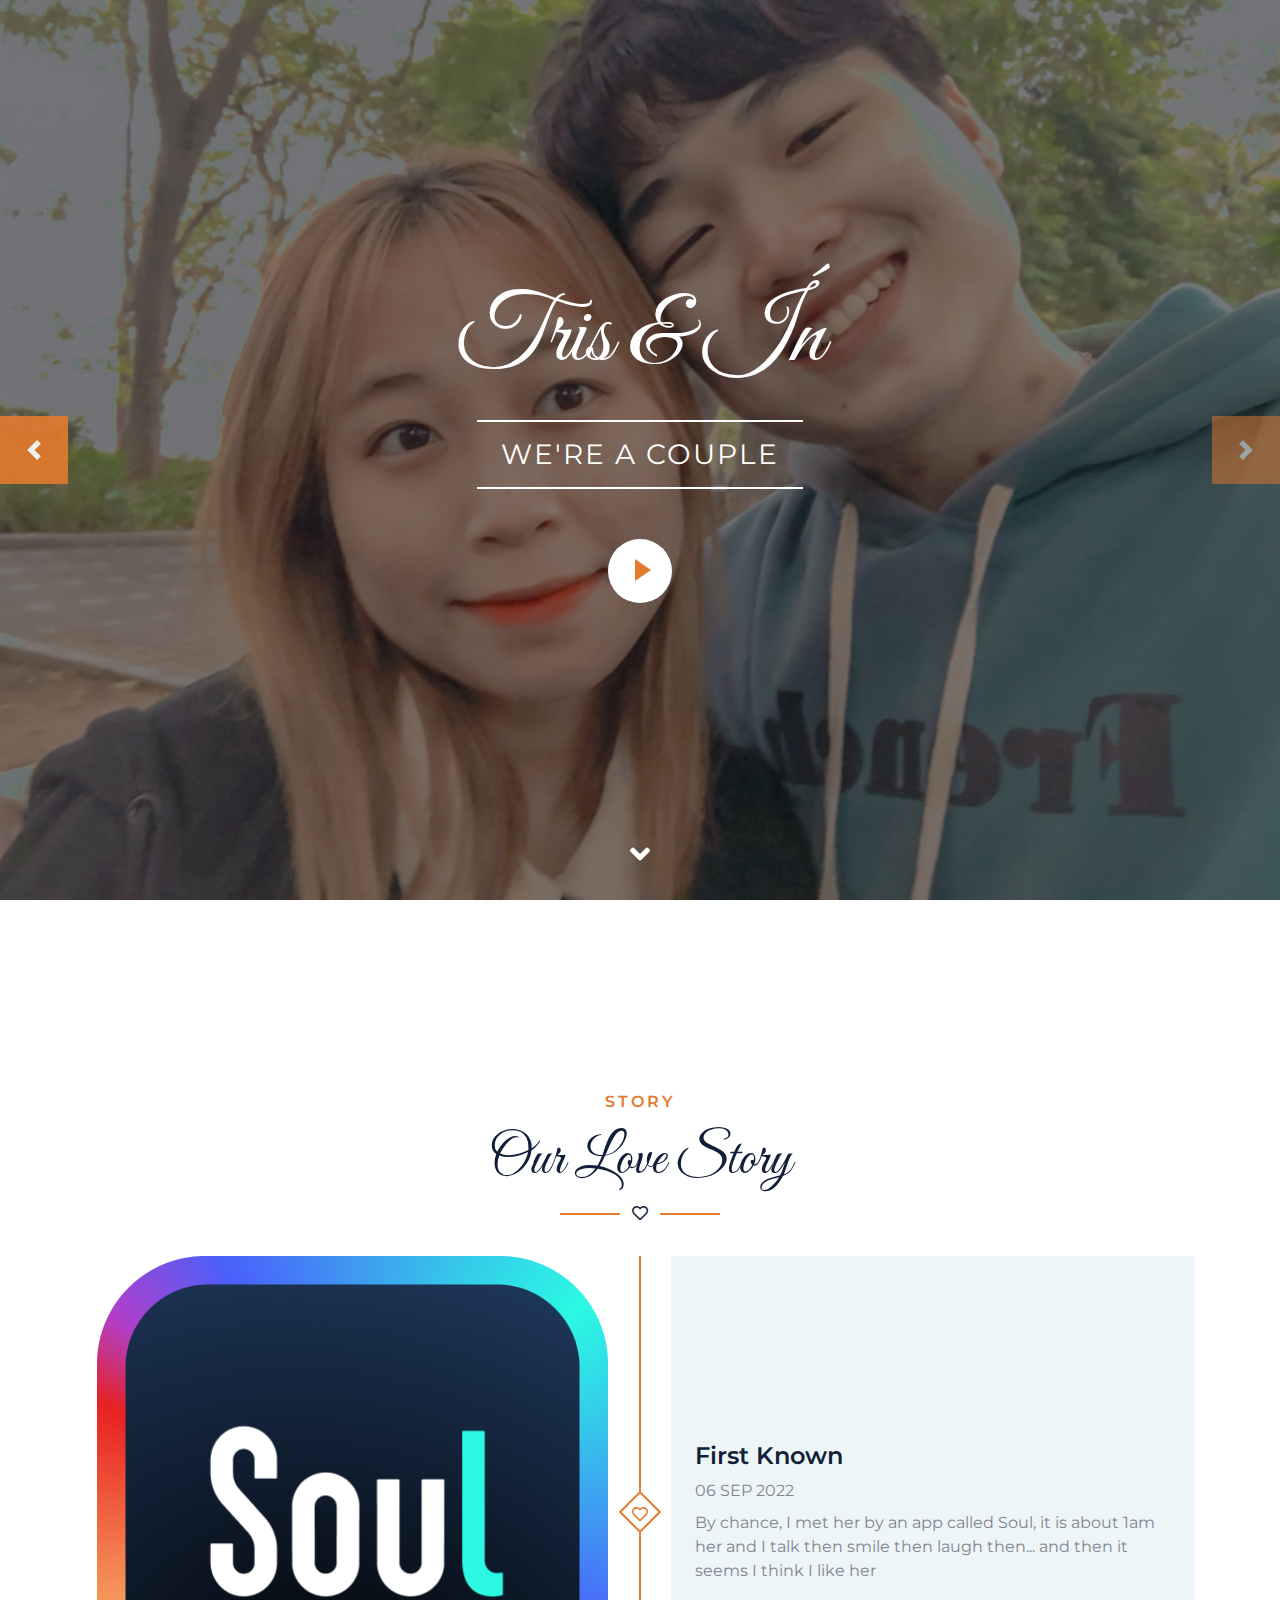
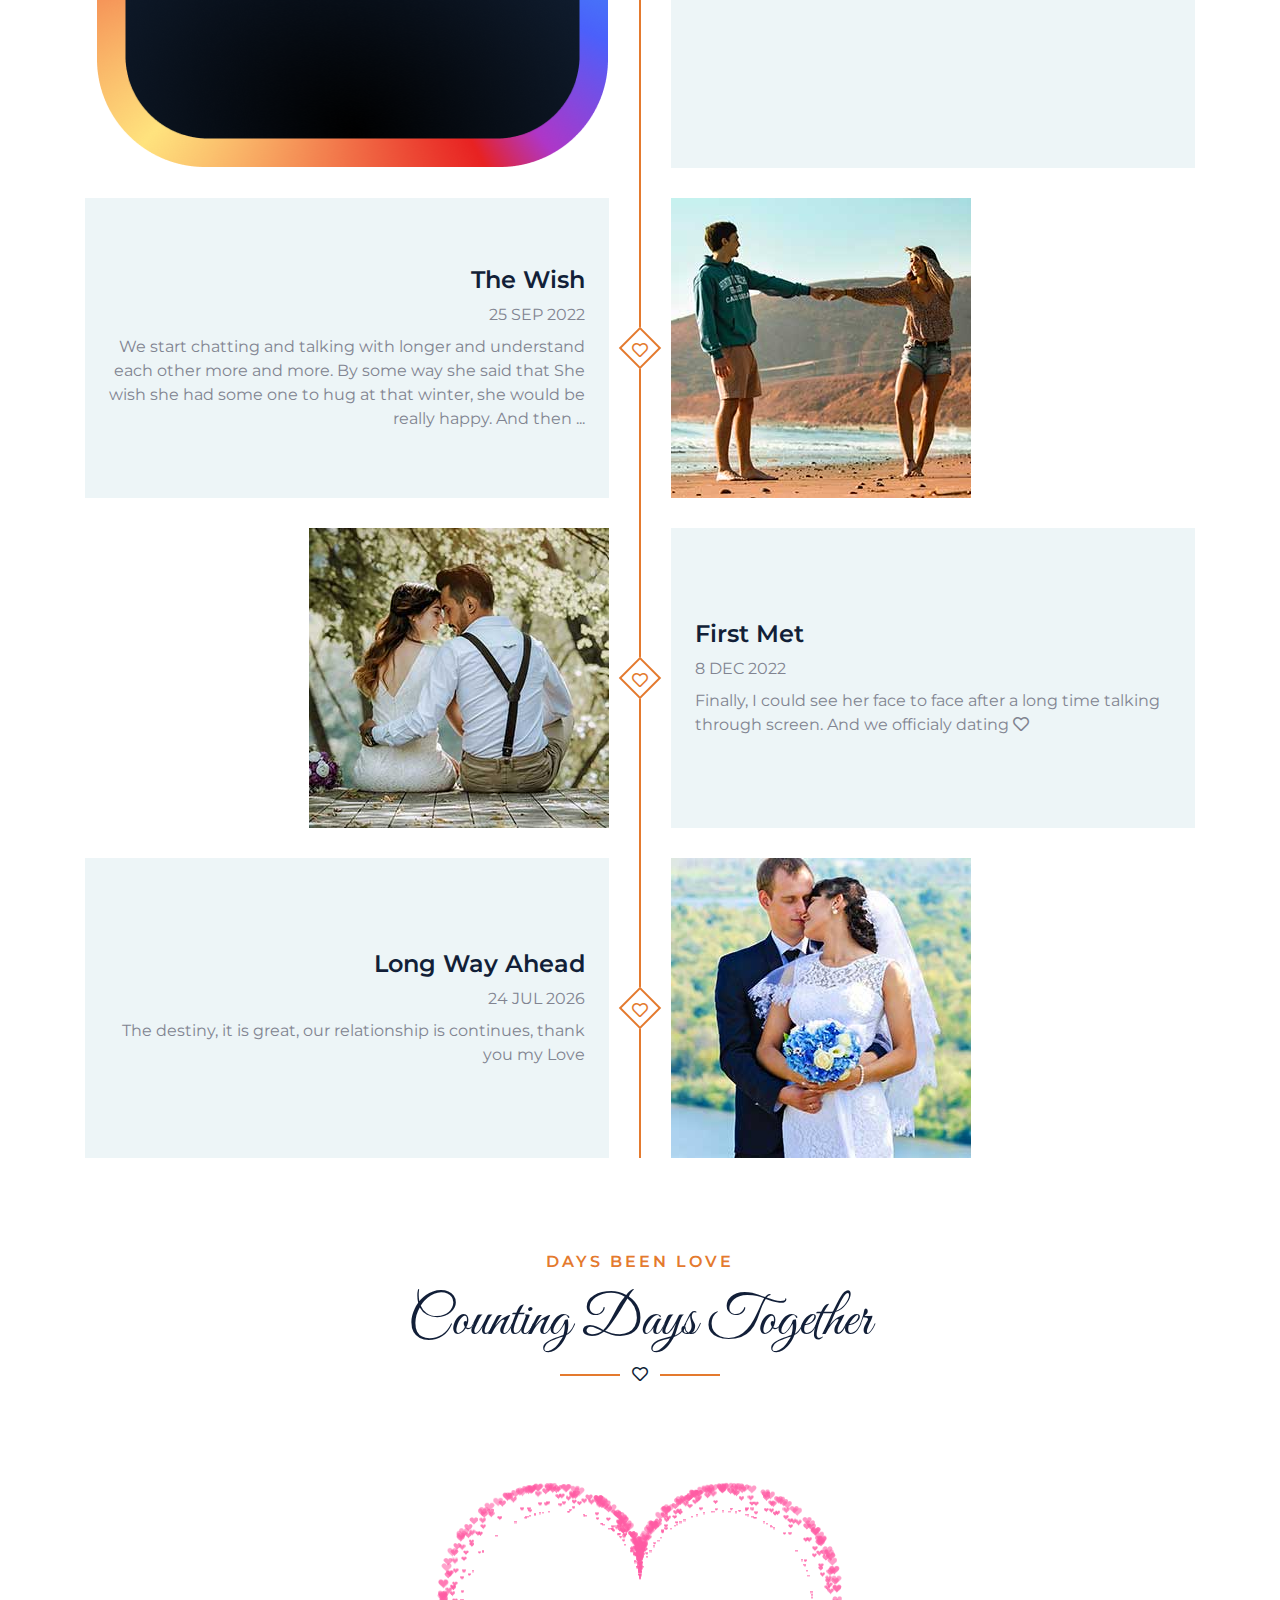
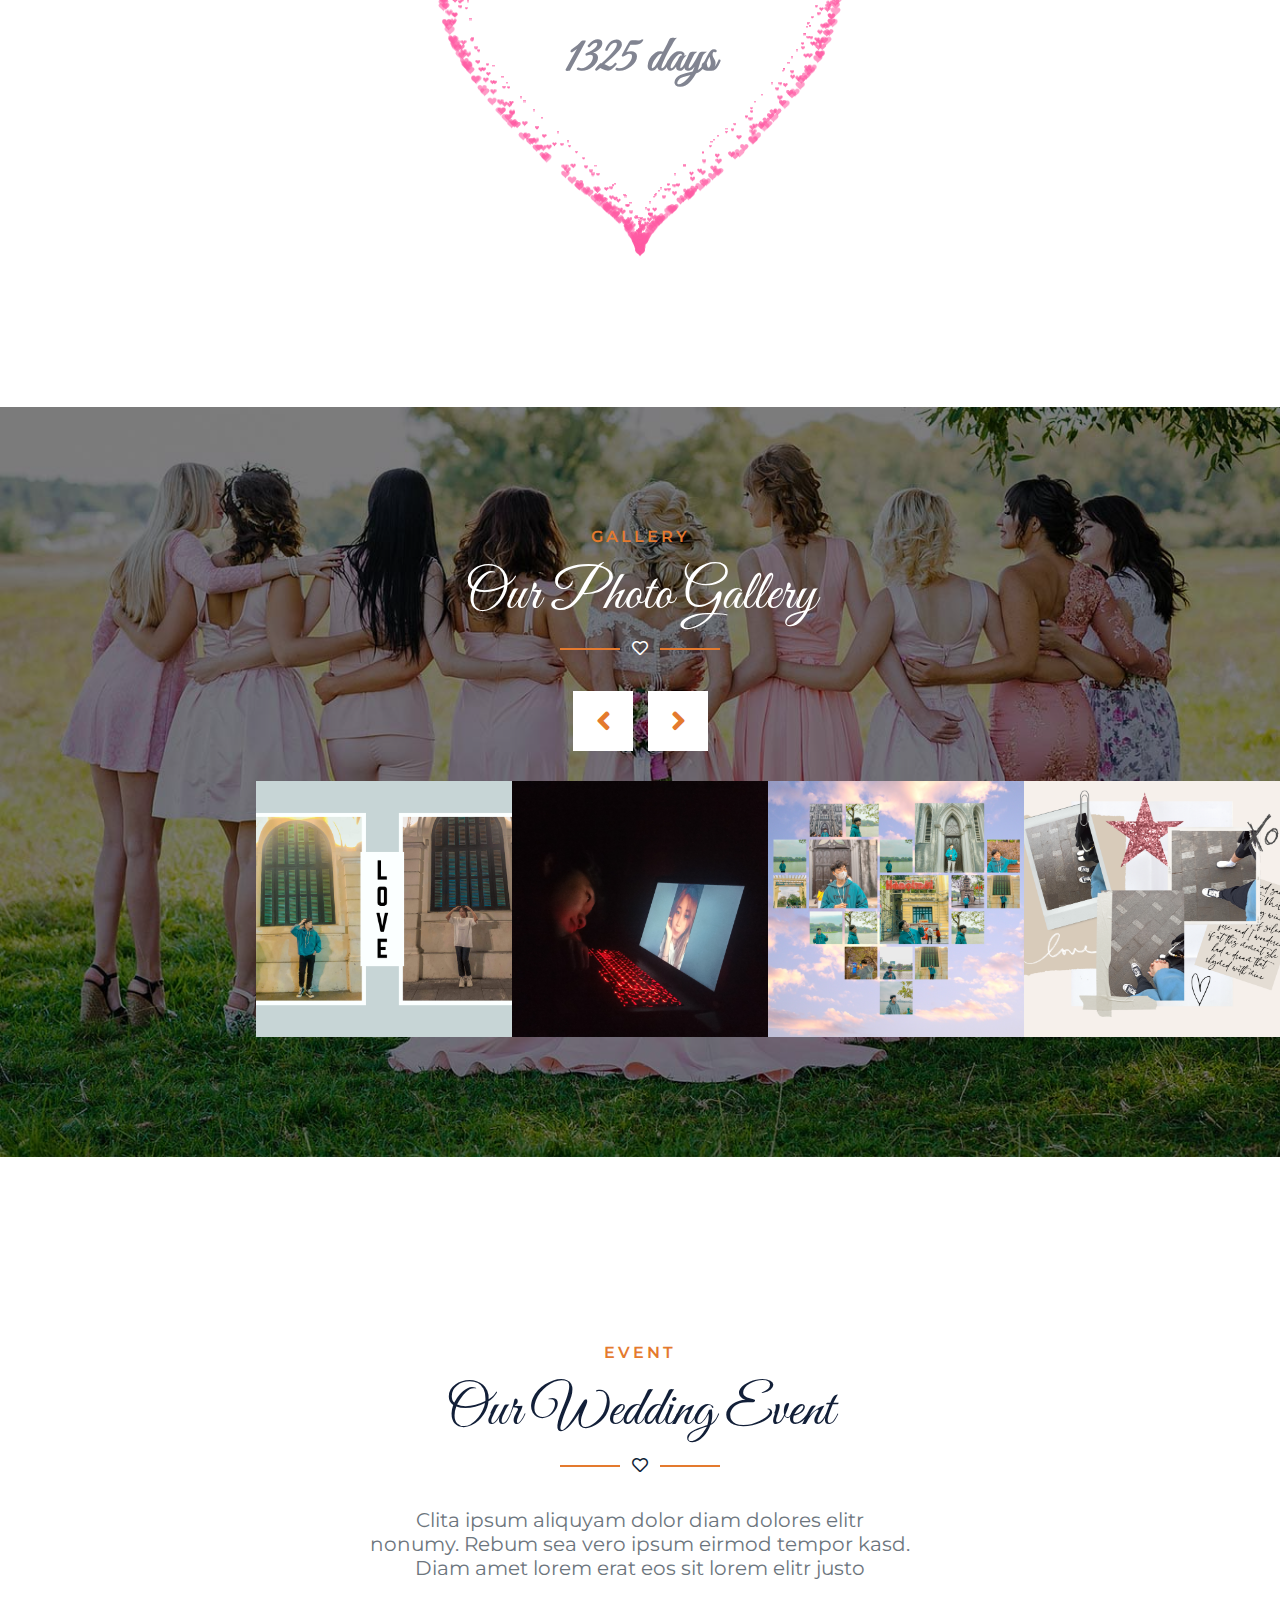
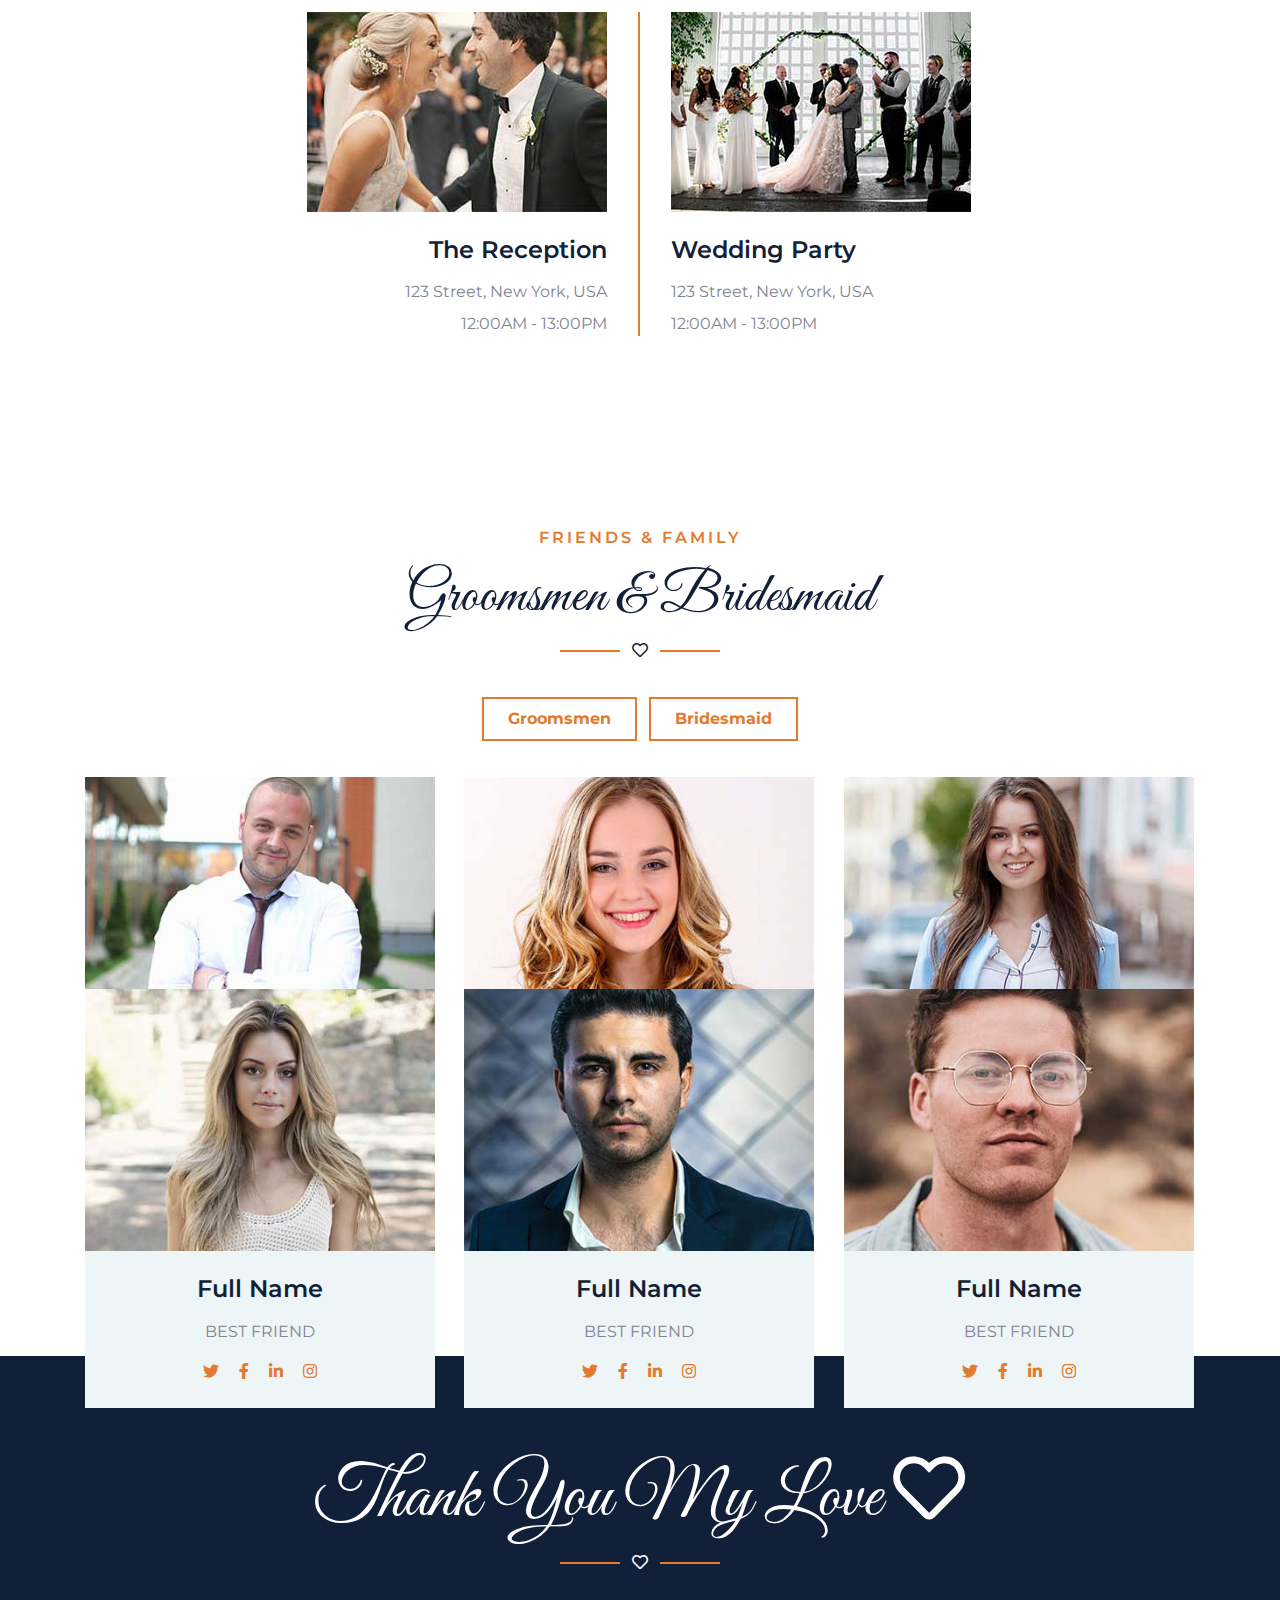
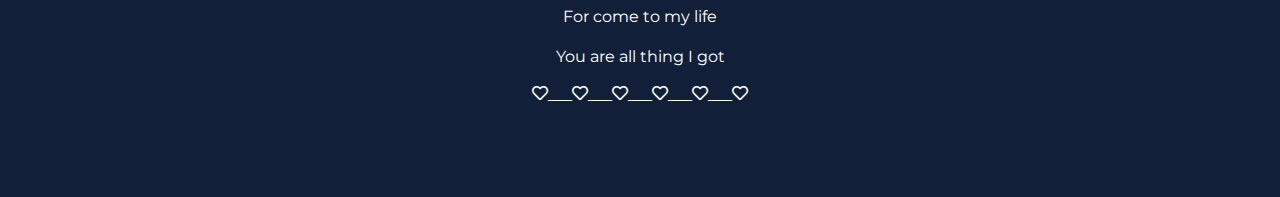
==== commit eb761fd6: "update src" ====
--- a/InCuaTris/index.html
+++ b/InCuaTris/index.html
@@ -264,7 +264,7 @@
         </div>
         <div class="owl-carousel gallery-carousel">
             <div class="gallery-item">
-                <img class="img-fluid w-100" src="img/gallery-3.jpg" alt="">
+                <img class="img-fluid w-100" src="img/gallery_10.0.png" alt="">
                 <!-- <a href="img/gallery-3.jpg" data-lightbox="gallery">
                     <i class="fa fa-2x fa-plus text-white"></i>
                 </a> -->
@@ -319,37 +319,49 @@
                     <i class="fa fa-2x fa-plus text-white"></i>
                 </a>
             </div>
-            
+            <div class="gallery-item">
+                <img class="img-fluid w-100" src="img/gallery_8.0.png" alt="">
+                <a href="img/gallery_8.1.png" data-lightbox="gallery">
+                    <i class="fa fa-2x fa-plus text-white"></i>
+                </a>
+            </div>
+            <div class="gallery-item">
+                <img class="img-fluid w-100" src="img/gallery_9.0.png" alt="">
+                <a href="img/gallery_9.1.png" data-lightbox="gallery">
+                    <i class="fa fa-2x fa-plus text-white"></i>
+                </a>
+            </div>
+            <div class="gallery-item">
+                <img class="img-fluid w-100" src="img/gallery_10.0.png" alt="">
+                <a href="img/gallery_10.1.png" data-lightbox="gallery">
+                    <i class="fa fa-2x fa-plus text-white"></i>
+                </a>
+            </div>
+<!-- 
+            <div class="gallery-item">
+                <img class="img-fluid w-100" src="img/gallery-3.jpg" alt="">
+                <a href="img/gallery-3.jpg" data-lightbox="gallery">
+                    <i class="fa fa-2x fa-plus text-white"></i>
+                </a>
+            </div>
+            <div class="gallery-item">
+                <img class="img-fluid w-100" src="img/gallery-4.jpg" alt="">
+                <a href="img/gallery-4.jpg" data-lightbox="gallery">
+                    <i class="fa fa-2x fa-plus text-white"></i>
+                </a>
+            </div>
+            <div class="gallery-item">
+                <img class="img-fluid w-100" src="img/gallery-5.jpg" alt="">
+                <a href="img/gallery-5.jpg" data-lightbox="gallery">
+                    <i class="fa fa-2x fa-plus text-white"></i>
+                </a>
+            </div>
             <div class="gallery-item">
                 <img class="img-fluid w-100" src="img/gallery-6.jpg" alt="">
                 <a href="img/gallery-6.jpg" data-lightbox="gallery">
                     <i class="fa fa-2x fa-plus text-white"></i>
                 </a>
-            </div>
-            <div class="gallery-item">
-                <img class="img-fluid w-100" src="img/gallery-3.jpg" alt="">
-                <a href="img/gallery-3.jpg" data-lightbox="gallery">
-                    <i class="fa fa-2x fa-plus text-white"></i>
-                </a>
-            </div>
-            <div class="gallery-item">
-                <img class="img-fluid w-100" src="img/gallery-4.jpg" alt="">
-                <a href="img/gallery-4.jpg" data-lightbox="gallery">
-                    <i class="fa fa-2x fa-plus text-white"></i>
-                </a>
-            </div>
-            <div class="gallery-item">
-                <img class="img-fluid w-100" src="img/gallery-5.jpg" alt="">
-                <a href="img/gallery-5.jpg" data-lightbox="gallery">
-                    <i class="fa fa-2x fa-plus text-white"></i>
-                </a>
-            </div>
-            <div class="gallery-item">
-                <img class="img-fluid w-100" src="img/gallery-6.jpg" alt="">
-                <a href="img/gallery-6.jpg" data-lightbox="gallery">
-                    <i class="fa fa-2x fa-plus text-white"></i>
-                </a>
-            </div>
+            </div> -->
         </div>
     </div>
     <!-- Gallery End -->
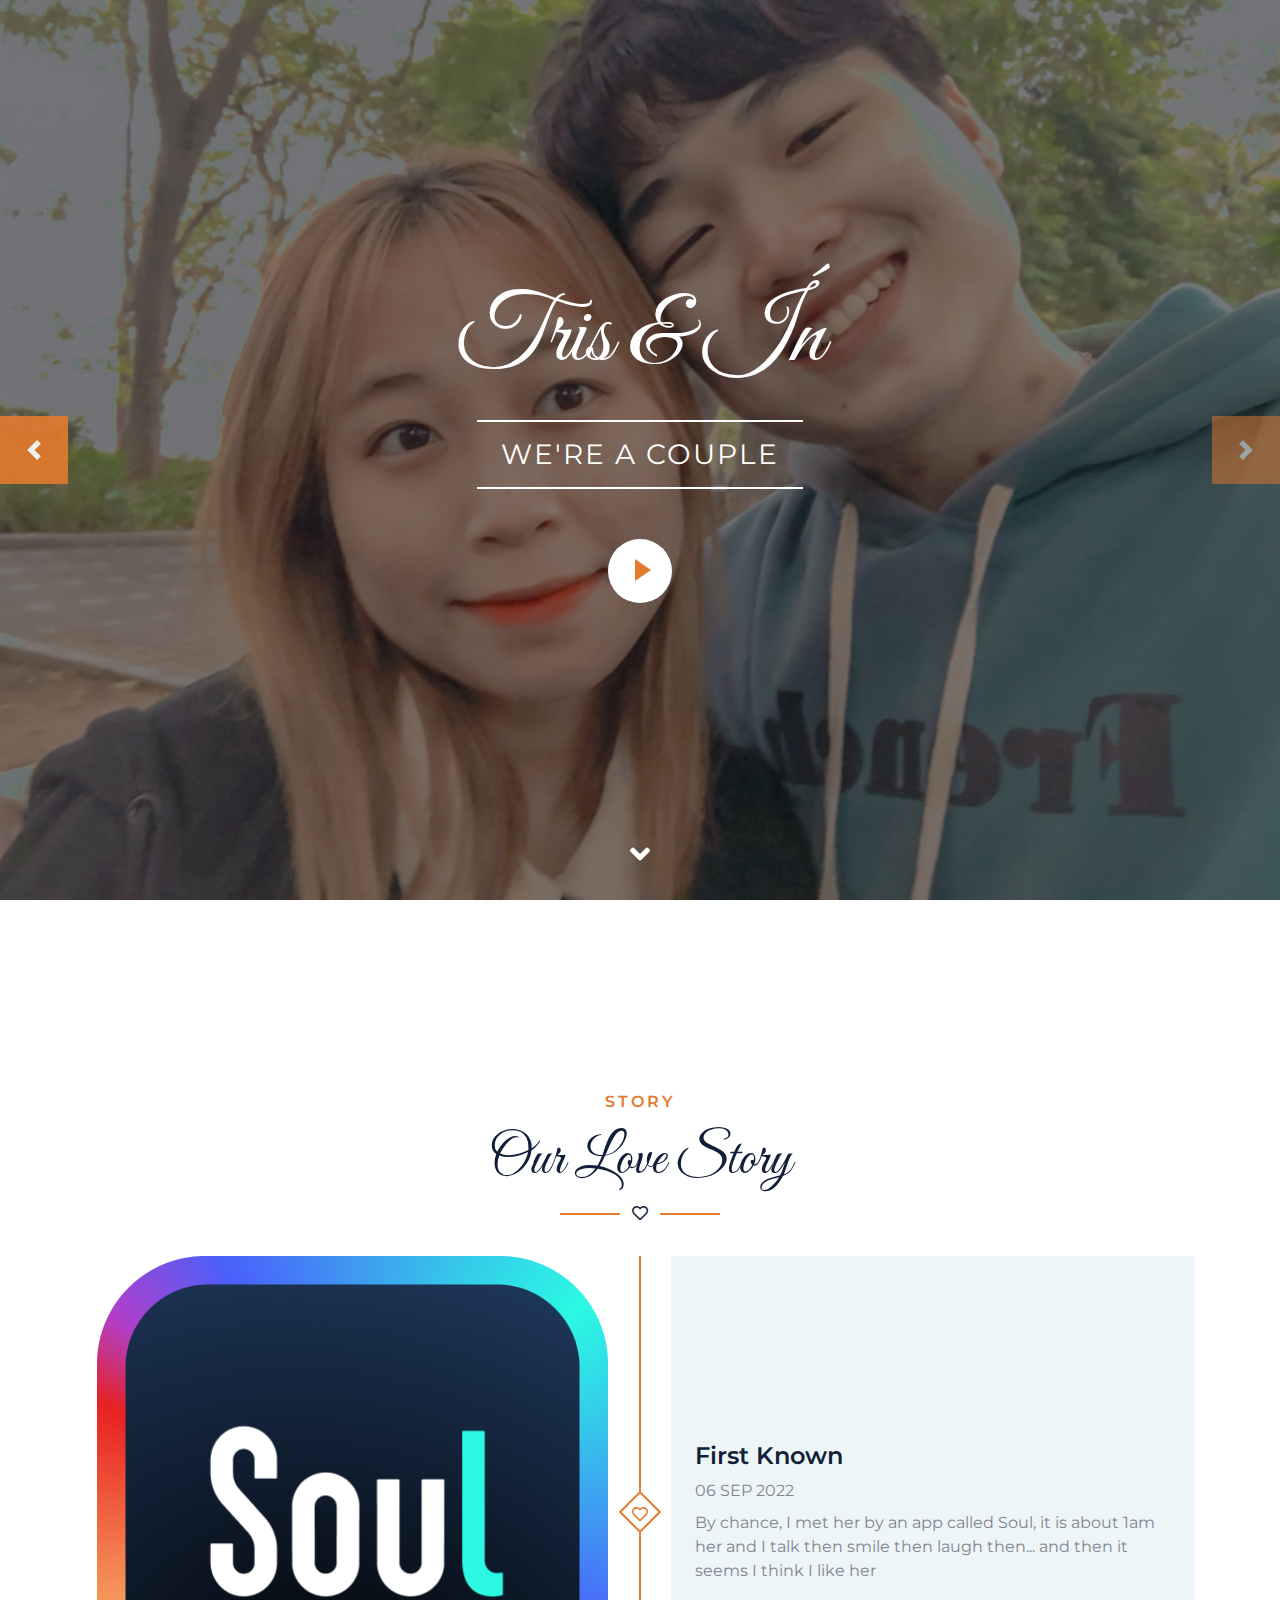
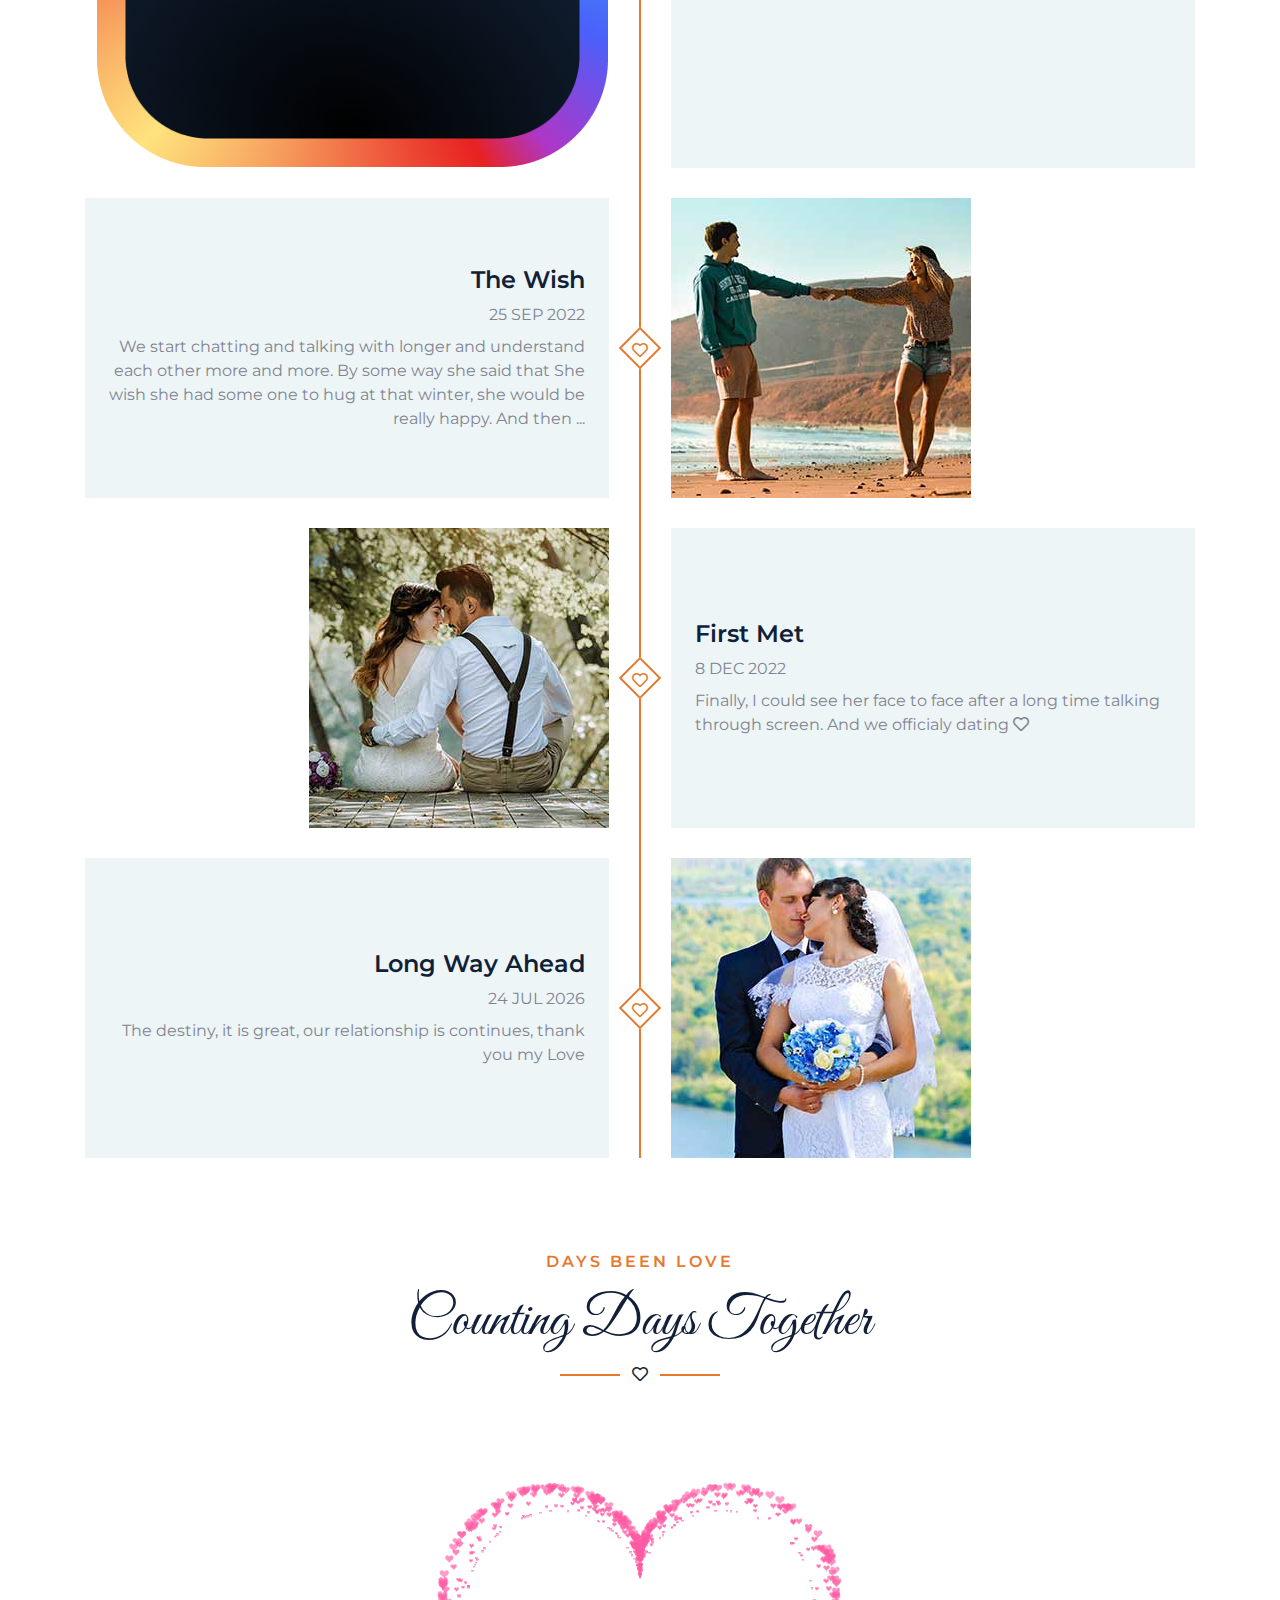
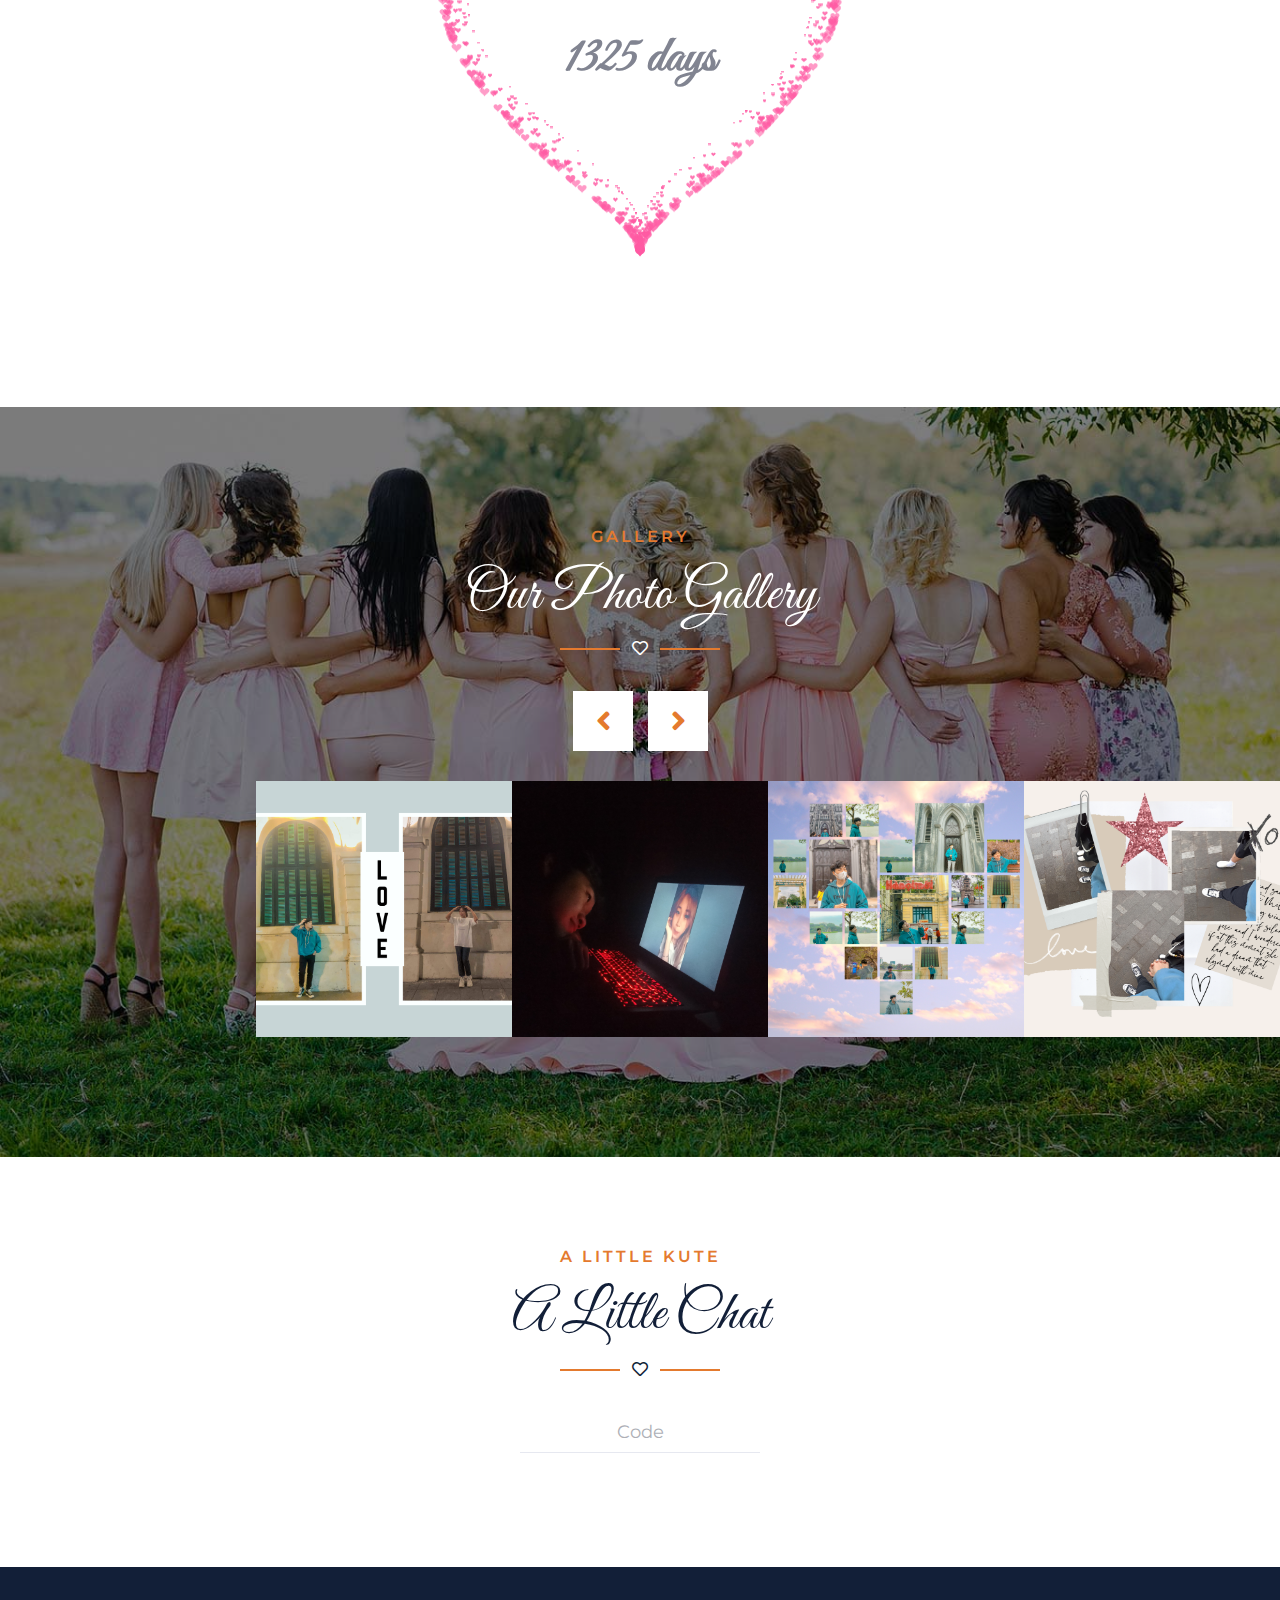
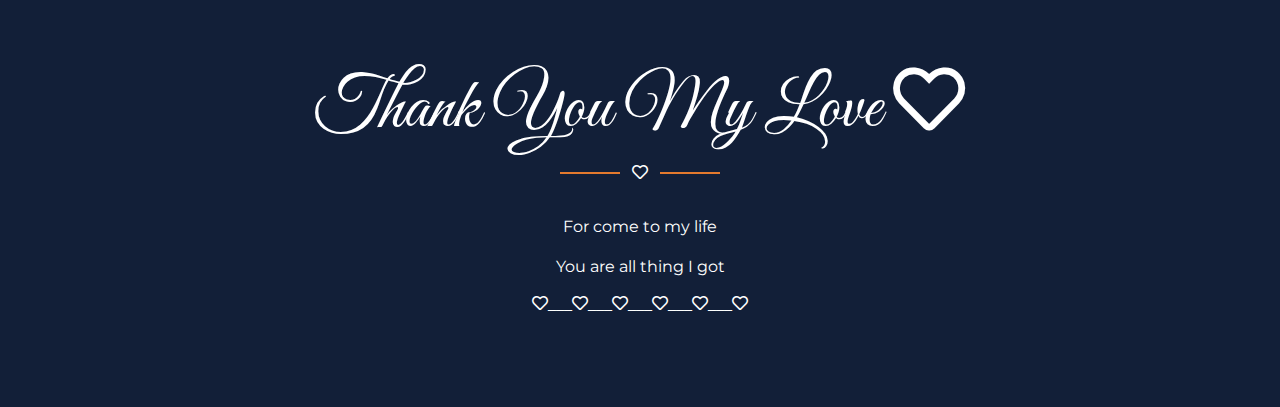
==== commit 6cd5c974: "update src" ====
--- a/InCuaTris/index.html
+++ b/InCuaTris/index.html
@@ -21,10 +21,14 @@
     <!-- Libraries Stylesheet -->
     <link href="lib/owlcarousel/assets/owl.carousel.min.css" rel="stylesheet">
     <link href="lib/lightbox/css/lightbox.min.css" rel="stylesheet">
+    <link rel="stylesheet" href="https://cdnjs.cloudflare.com/ajax/libs/meyer-reset/2.0/reset.min.css">
+    <link rel='stylesheet' href='https://fonts.googleapis.com/css?family=Roboto:400,500,700'>
 
     <!-- Customized Bootstrap Stylesheet -->
     <link href="css/style.css" rel="stylesheet">
     <link href="scss/heart.css" rel="stylesheet">
+    <link href="scss/hidden.css" rel="stylesheet">
+    <link href="scss/content_hidden.css" rel="stylesheet">
 </head>
 
 <body data-spy="scroll" data-target=".navbar" data-offset="51" onload="nowTime(); dayDating()">
@@ -40,17 +44,18 @@
             <div class="navbar-nav ml-auto py-0">
                 <a href="#home" class="nav-item nav-link active">Home</a>
                 <!-- <a href="#about" class="nav-item nav-link">About</a> -->
-                <a href="#gallery" class="nav-item nav-link">Gallery</a>
+                <a href="#story" class="nav-item nav-link">Story</a>
             </div>
             <a href="index.html" class="navbar-brand mx-5 d-none d-lg-block">
                 <h1 class="font-secondary text-white mb-n2">Tris <span class="text-primary">&</span> Ín</h1>
             </a>
             <div class="navbar-nav mr-auto py-0">
-                <a href="#story" class="nav-item nav-link">Story</a>
+                <a href="#count" class="nav-item nav-link">Heart</a>
+                <a href="#gallery" class="nav-item nav-link">Gallery</a>
                 <!-- <a href="#family" class="nav-item nav-link">Family</a> -->
-                <a href="#event" class="nav-item nav-link">Event</a>
+                <!-- <a href="#event" class="nav-item nav-link">Event</a>
                 <a href="#rsvp" class="nav-item nav-link">RSVP</a>
-                <a href="#contact" class="nav-item nav-link">Contact</a>
+                <a href="#contact" class="nav-item nav-link">Contact</a> -->
             </div>
         </div>
     </nav>
@@ -366,9 +371,67 @@
     </div>
     <!-- Gallery End -->
 
+    <!-- Chat Start -->
+    <div id="Chat">
+        <div class="section-title position-relative text-center">
+            <h6 class="text-uppercase text-primary mb-3" style="letter-spacing: 3px;">A Little Kute</h6>
+            <h1 class="font-secondary display-4">A Little Chat</h1>
+            <i class="far fa-heart text-dark"></i>
+        </div>
+        <div style="text-align: center;" id="password" >
+            <!-- <input type="text" id="password"> -->
+            <input id="password" class="codeInput" type="text" placeholder="Code">
+            <br>
+            <input id="button" type="button" value="Login" style="display: none;">
+            <div id="HIDDENDIV" class="hidden">            
+                <div class="container">
+                    <div class="content container-fluid bootstrap snippets bootdey">
+                      <div class="row row-broken">
+                        <div class="col-sm-12 col-xs-12 chat" style="overflow: hidden; outline: none;" tabindex="5001">
+                          <div class="col-inside-lg decor-default">
+                            <div class="chat-body">
+                              <div class="answer left">
+                                <div class="avatar">
+                                  <img src="img/avataIn.jpg" alt="User name">
+                                  <div class="status online"></div>
+                                </div>
+                                <div class="name">Ín Của Tris 💙</div>
+                                <div class="text">
+                                  Lorem ipsum dolor amet, consectetur adipisicing elit Lorem ipsum dolor amet, consectetur adipisicing elit Lorem ipsum dolor amet, consectetur adiping elit
+                                </div>
+                              </div>
+                              <div class="answer right">
+                                <div class="avatar">
+                                  <img src="img/avataTris.jpg" alt="User name">
+                                  <div class="status online"></div>
+                                </div>
+                                <div class="name">Tris của Ín 💙🙆‍♀️</div>
+                                <div class="text">
+                                  Lorem ipsum dolor amet, consectetur adipisicing elit Lorem ipsum dolor amet, consectetur adipisicing elit Lorem ipsum dolor amet, consectetur adiping elit
+                                </div>
+                              </div>
+                            </div>
+                          </div>
+                        </div>
+                      </div>
+                    </div>
+                 </div>
+            </div>
+        </div>
+        <!-- <div class="box">
+            <span style=" position: absolute; margin-top: 204px; width: 100%; text-align: center; font-size: 50px; font-family: 'Great Vibes'; font-weight: bolder;">
+                <span id="timeDated" ></span>
+            </span>
+            <canvas id="pinkboard" width="500" height="500">
+                <span id="timeDated"></span>
+            </canvas>
+        </div> -->
+    </div>
+    <!-- Chat End -->
+
 
     <!-- Event Start -->
-    <div class="container-fluid py-5" id="event">
+    <!-- <div class="container-fluid py-5" id="event">
         <div class="container py-5">
             <div class="section-title position-relative text-center">
                 <h6 class="text-uppercase text-primary mb-3" style="letter-spacing: 3px;">Event</h6>
@@ -399,12 +462,12 @@
                 </div>
             </div>
         </div>
-    </div>
+    </div> -->
     <!-- Event End -->
 
 
     <!-- Friends & Family Start -->
-    <div class="container-fluid py-5" id="family">
+    <!-- <div class="container-fluid py-5" id="family">
         <div class="container pt-5 pb-3">
             <div class="section-title position-relative text-center">
                 <h6 class="text-uppercase text-primary mb-3" style="letter-spacing: 3px;">Friends & Family</h6>
@@ -512,12 +575,12 @@
                 </div>
             </div>
         </div>
-    </div>
+    </div> -->
     <!-- Friends & Family End -->
 
 
     <!-- RSVP Start -->
-    <div class="container-fluid py-5" id="rsvp" style="display: none;">
+    <!-- <div class="container-fluid py-5" id="rsvp" style="display: none;">
         <div class="container py-5">
             <div class="section-title position-relative text-center">
                 <h6 class="text-uppercase text-primary mb-3" style="letter-spacing: 3px;">RSVP</h6>
@@ -565,7 +628,7 @@
                 </div>
             </div>
         </div>
-    </div>
+    </div> -->
     <!-- RSVP End -->
 
 
@@ -622,6 +685,7 @@
 
     <!-- JavaScript Libraries -->
     <script src="https://code.jquery.com/jquery-3.4.1.min.js"></script>
+    <script src="https://cdnjs.cloudflare.com/ajax/libs/jquery.nicescroll/3.6.8-fix/jquery.nicescroll.min.js"></script>
     <script src="https://stackpath.bootstrapcdn.com/bootstrap/4.4.1/js/bootstrap.bundle.min.js"></script>
     <script src="lib/easing/easing.min.js"></script>
     <script src="lib/waypoints/waypoints.min.js"></script>
@@ -632,6 +696,8 @@
     <!-- Template Javascript -->
     <script src="js/main.js"></script>
     <script src="js/heart.js"></script>
+    <script src="js/hidden.js"></script>
+    <script src="js/hidden_content.js"></script>
 </body>
 
 </html>--- a/InCuaTris/scss/hidden.css
+++ b/InCuaTris/scss/hidden.css
@@ -0,0 +1,80 @@
+.hidden {
+    display: none;
+}
+
+.codeInput-container {
+    max-width: 240px;
+    position: relative;
+    margin: auto;
+  }
+  .codeInput-container > input {
+    display: none;
+  }
+  .codeInput-container:before {
+    content: "";
+    display: block;
+    bottom: 0;
+    left: 0;
+    position: absolute;
+    right: 0;
+    border-bottom: 1px solid;
+    border-color: #E6E8F0;
+    transition: opacity 0.3s ease;
+  }
+  .codeInput-container > span {
+    font-size: 18px;
+    position: absolute;
+    left: 0;
+    z-index: 1;
+    top: 0;
+    right: 0;
+    line-height: 40px;
+    display: block;
+    color: #ADAFB6;
+    transition: all 0.3s ease;
+  }
+  .codeInput-container .inputs {
+    display: flex;
+    flex-flow: row nowrap;
+  }
+  .codeInput-container .inputs input {
+    -webkit-appearance: none;
+    opacity: 0;
+    display: flex;
+    flex-flow: column nowrap;
+    align-items: center;
+    flex: 1;
+    padding: 0;
+    min-width: 0;
+    margin-right: 8px;
+    border: 0;
+    border-bottom: 1px solid;
+    border-color: #E6E8F0;
+    background: none;
+    line-height: 40px;
+    color: #727682;
+    text-align: center;
+    font-size: 18px;
+    outline: none;
+    border-radius: 0;
+    transition: all 0.3s ease;
+  }
+  .codeInput-container .inputs input:focus {
+    border-color: #5D9BFB;
+  }
+  .codeInput-container .inputs input:last-child {
+    margin-right: 0;
+  }
+  .codeInput-container.active:before {
+    opacity: 0;
+  }
+  .codeInput-container.active > span {
+    transform: translate(0, -100%);
+    border-color: transparent;
+    line-height: 20px;
+    font-size: 14px;
+    opacity: 0.6;
+  }
+  .codeInput-container.active .inputs input {
+    opacity: 1;
+  }--- a/InCuaTris/scss/content_hidden.css
+++ b/InCuaTris/scss/content_hidden.css
@@ -0,0 +1,243 @@
+/* body{
+    margin-top:20px;
+    background:#eee;
+} */
+/* .row.row-broken {
+    padding-bottom: 0;
+}
+.col-inside-lg {
+    padding: 20px;
+} */
+.chat {
+    height: calc(100vh - 180px);
+}
+.decor-default {
+    background-color: #ffffff;
+}
+.chat-users h6 {
+    font-size: 20px;
+    margin: 0 0 20px;
+}
+.chat-users .user {
+    position: relative;
+    padding: 0 0 0 50px;
+    display: block;
+    cursor: pointer;
+    margin: 0 0 20px;
+}
+.chat-users .user .avatar {
+    top: 0;
+    left: 0;
+}
+.chat .avatar {
+    width: 40px;
+    height: 40px;
+    position: absolute;
+}
+.chat .avatar img {
+    display: block;
+    border-radius: 20px;
+    height: 100%;
+}
+.chat .avatar .status.off {
+    border: 1px solid #5a5a5a;
+    background: #ffffff;
+}
+.chat .avatar .status.online {
+    background: #4caf50;
+}
+.chat .avatar .status.busy {
+    background: #ffc107;
+}
+.chat .avatar .status.offline {
+    background: #ed4e6e;
+}
+.chat-users .user .status {
+    bottom: 0;
+    left: 28px;
+}
+.chat .avatar .status {
+    width: 10px;
+    height: 10px;
+    border-radius: 5px;
+    position: absolute;
+}
+.chat-users .user .name {
+    font-size: 14px;
+    font-weight: bold;
+    line-height: 20px;
+    white-space: nowrap;
+    overflow: hidden;
+    text-overflow: ellipsis;
+}
+.chat-users .user .mood {
+    font: 200 14px/20px "Raleway", sans-serif;
+    white-space: nowrap;
+    overflow: hidden;
+    text-overflow: ellipsis;
+}
+
+/*****************CHAT BODY *******************/
+.chat-body h6 {
+    font-size: 20px;
+    margin: 0 0 20px;
+}
+.chat-body .answer.left {
+    padding: 0 0 0 58px;
+    text-align: left;
+    float: left;
+    margin-right: 10px;
+}
+.chat-body .answer {
+    position: relative;
+    max-width: 600px;
+    overflow: hidden;
+    clear: both;
+}
+.chat-body .answer.left .avatar {
+    left: 0;
+}
+.chat-body .answer .avatar {
+    bottom: 36px;
+}
+.chat .avatar {
+    width: 40px;
+    height: 40px;
+    position: absolute;
+}
+.chat .avatar img {
+    display: block;
+    border-radius: 20px;
+    height: 100%;
+}
+.chat-body .answer .name {
+    font-size: 14px;
+    line-height: 36px;
+}
+.chat-body .answer.left .avatar .status {
+    right: 4px;
+}
+.chat-body .answer .avatar .status {
+    bottom: 0;
+}
+.chat-body .answer.left .text {
+    background: #ebebeb;
+    color: #333333;
+    border-radius: 8px 8px 8px 0;
+}
+.chat-body .answer .text {
+    padding: 12px;
+    font-size: 16px;
+    line-height: 26px;
+    position: relative;
+}
+.chat-body .answer.left .text:before {
+    left: -30px;
+    border-right-color: #ebebeb;
+    border-right-width: 12px;
+}
+.chat-body .answer .text:before {
+    content: '';
+    display: block;
+    position: absolute;
+    bottom: 0;
+    border: 18px solid transparent;
+    border-bottom-width: 0;
+}
+.chat-body .answer.left .time {
+    padding-left: 12px;
+    color: #333333;
+}
+.chat-body .answer .time {
+    font-size: 16px;
+    line-height: 36px;
+    position: relative;
+    padding-bottom: 1px;
+}
+/*RIGHT*/
+.chat-body .answer.right {
+    padding: 0 58px 0 0;
+    text-align: right;
+    float: right;
+    margin-left: 10px;
+}
+
+.chat-body .answer.right .avatar {
+    right: 0;
+}
+.chat-body .answer.right .avatar .status {
+    left: 4px;
+}
+.chat-body .answer.right .text {
+    background: #7266ba;
+    color: #ffffff;
+    border-radius: 8px 8px 0 8px;
+}
+.chat-body .answer.right .text:before {
+    right: -30px;
+    border-left-color: #7266ba;
+    border-left-width: 12px;
+}
+.chat-body .answer.right .time {
+    padding-right: 12px;
+    color: #333333;
+}
+
+/**************ADD FORM ***************/
+.chat-body .answer-add {
+    clear: both;
+    position: relative;
+    margin: 20px -20px -20px;
+    padding: 20px;
+    background: #46be8a;
+}
+.chat-body .answer-add input {
+    border: none;
+    background: none;
+    display: block;
+    width: 100%;
+    font-size: 16px;
+    line-height: 20px;
+    padding: 0;
+    color: #ffffff;
+}
+.chat input {
+    -webkit-appearance: none;
+    border-radius: 0;
+}
+.chat-body .answer-add .answer-btn-1 {
+    background: url("http://91.234.35.26/iwiki-admin/v1.0.0/admin/img/icon-40.png") 50% 50% no-repeat;
+    right: 56px;
+}
+.chat-body .answer-add .answer-btn {
+    display: block;
+    cursor: pointer;
+    width: 36px;
+    height: 36px;
+    position: absolute;
+    top: 50%;
+    margin-top: -18px;
+}
+.chat-body .answer-add .answer-btn-2 {
+    background: url("http://91.234.35.26/iwiki-admin/v1.0.0/admin/img/icon-41.png") 50% 50% no-repeat;
+    right: 20px;
+}
+.chat input::-webkit-input-placeholder {
+   color: #fff;
+}
+
+.chat input:-moz-placeholder { /* Firefox 18- */
+   color: #fff;  
+}
+
+.chat input::-moz-placeholder {  /* Firefox 19+ */
+   color: #fff;  
+}
+
+.chat input:-ms-input-placeholder {  
+   color: #fff;  
+}
+.chat input {
+    -webkit-appearance: none;
+    border-radius: 0;
+}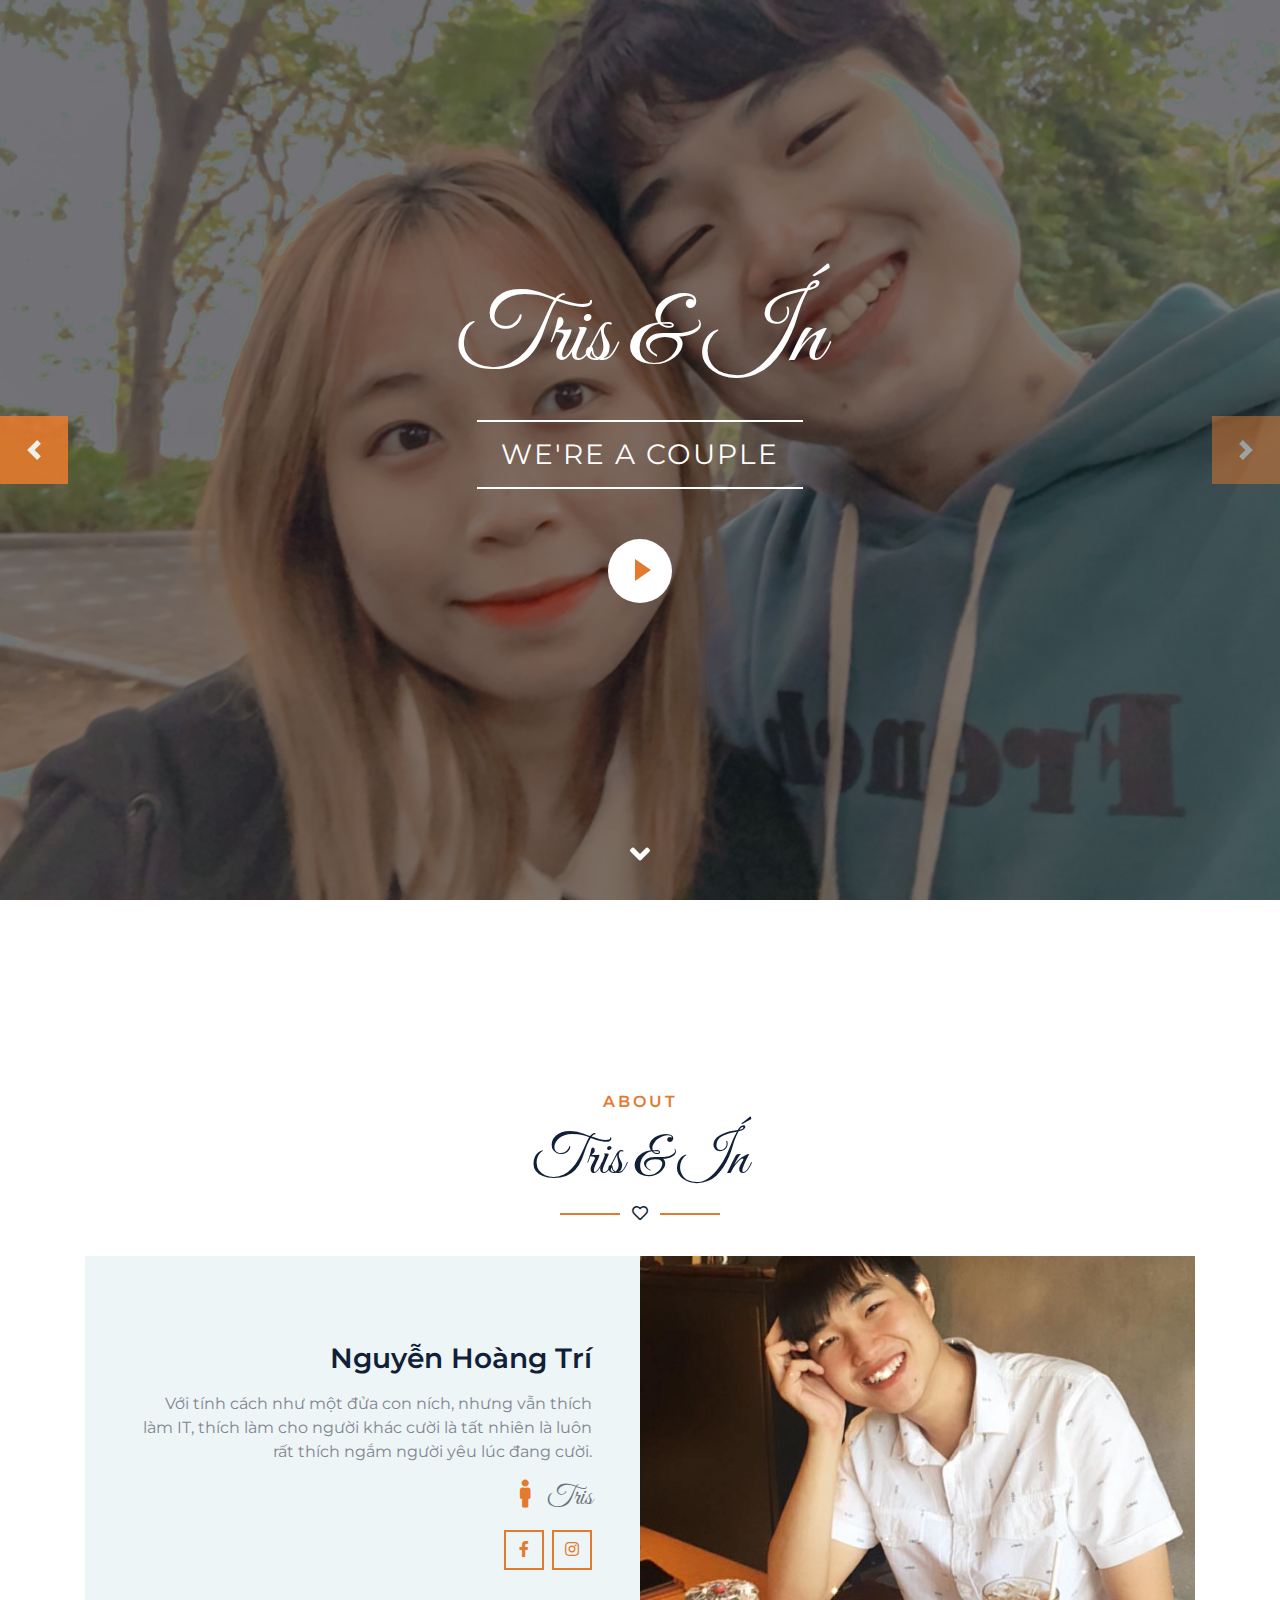
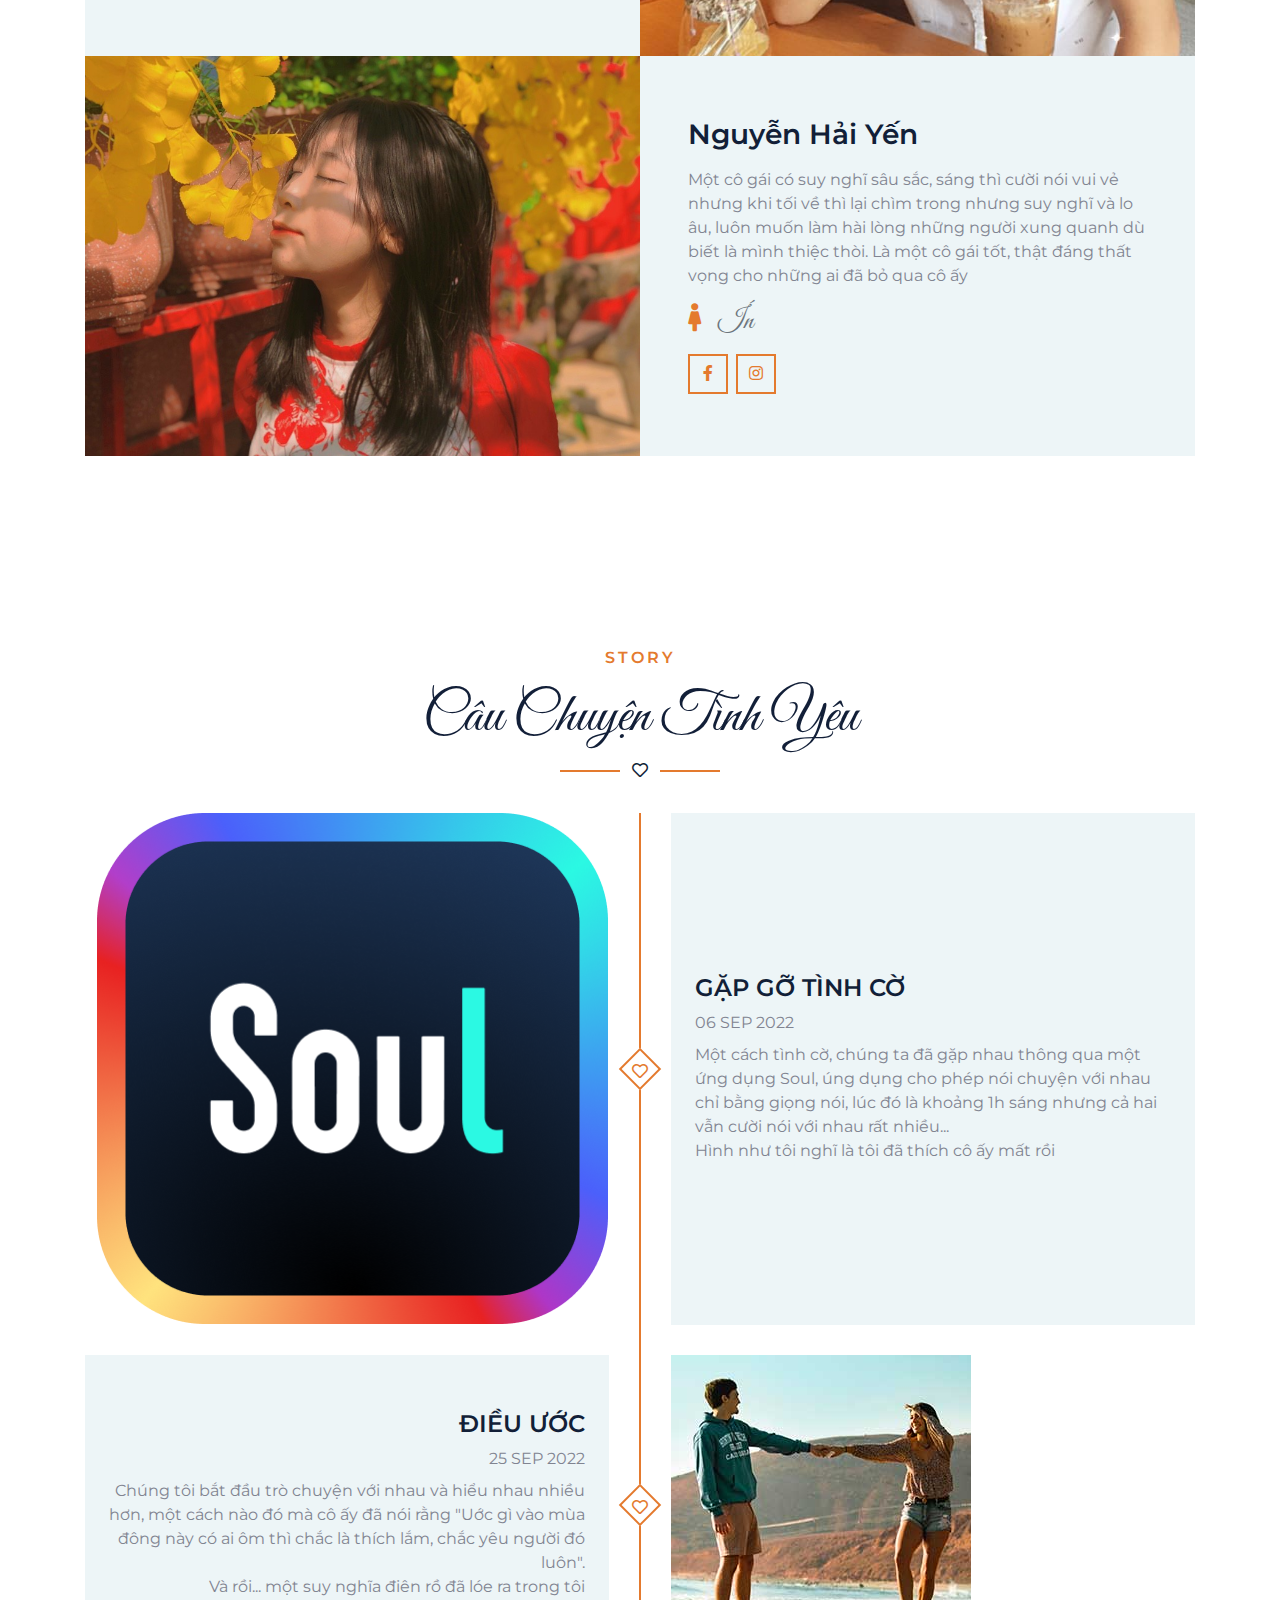
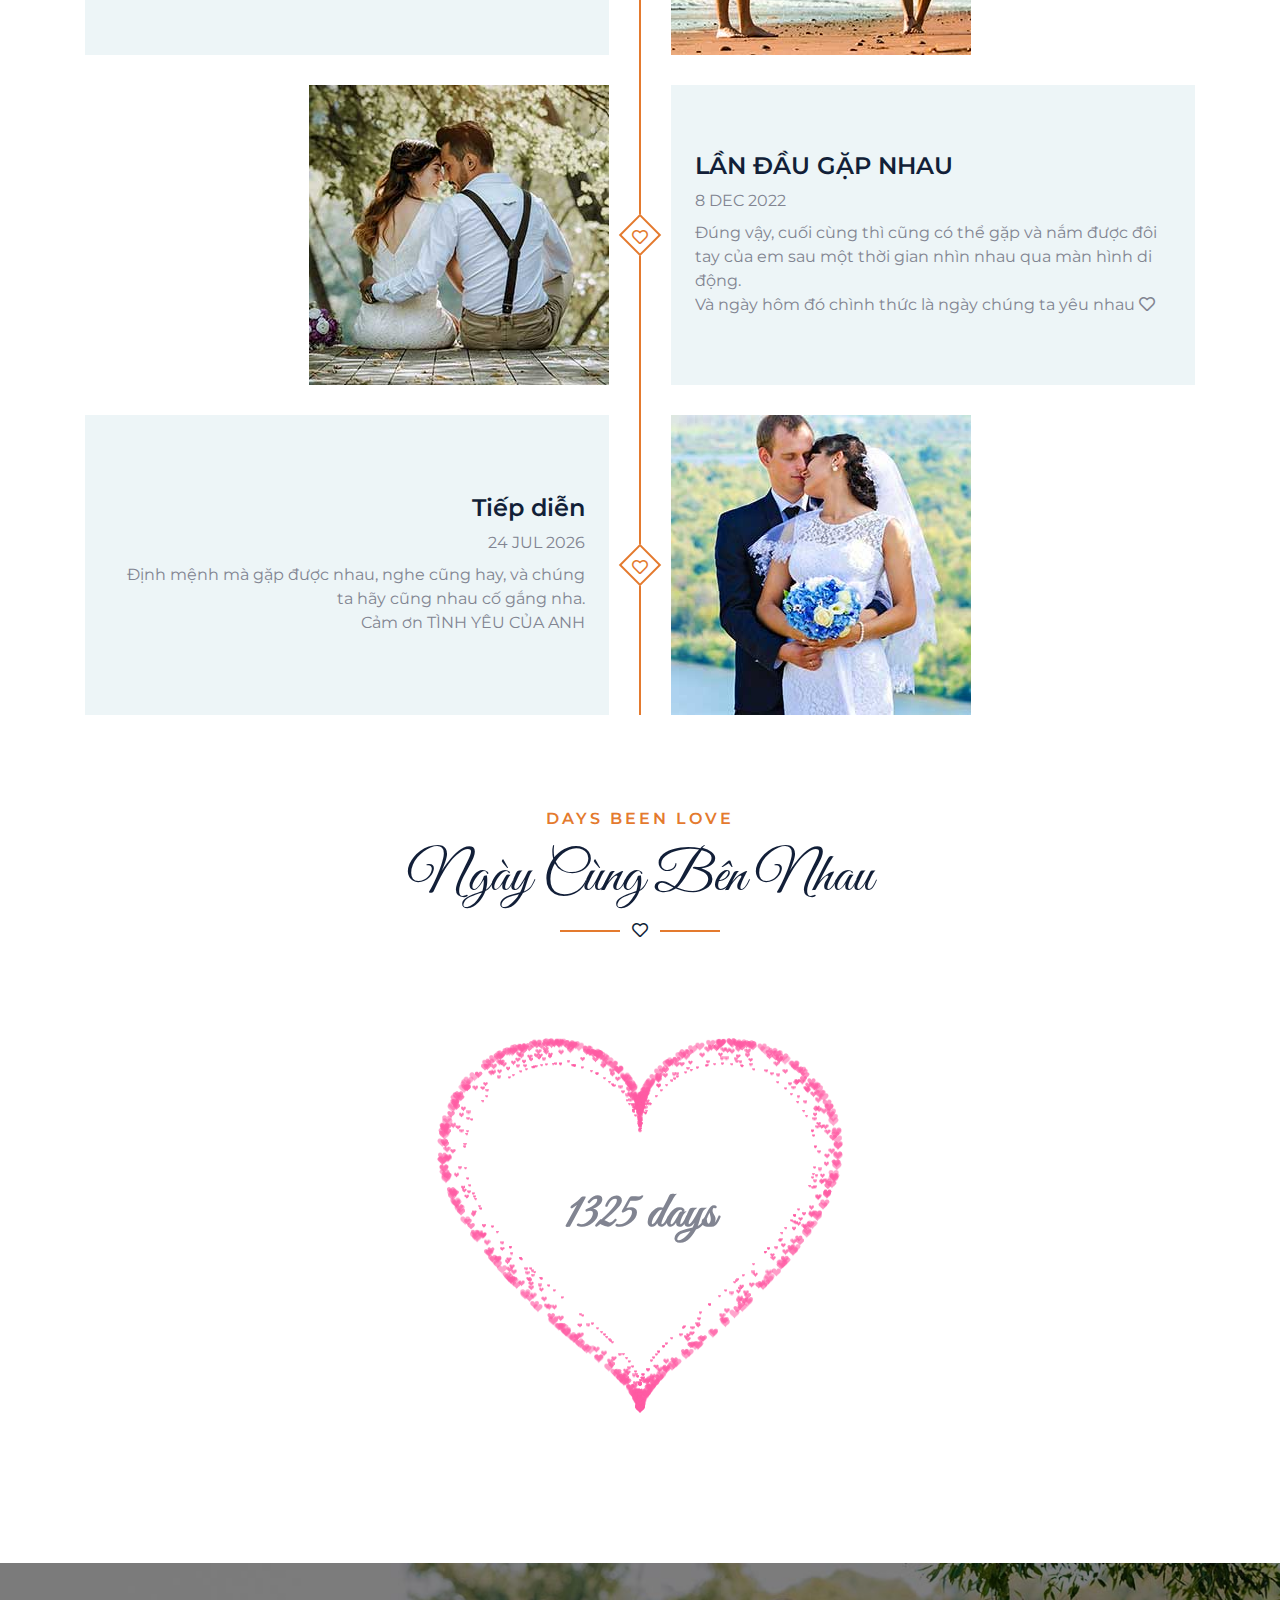
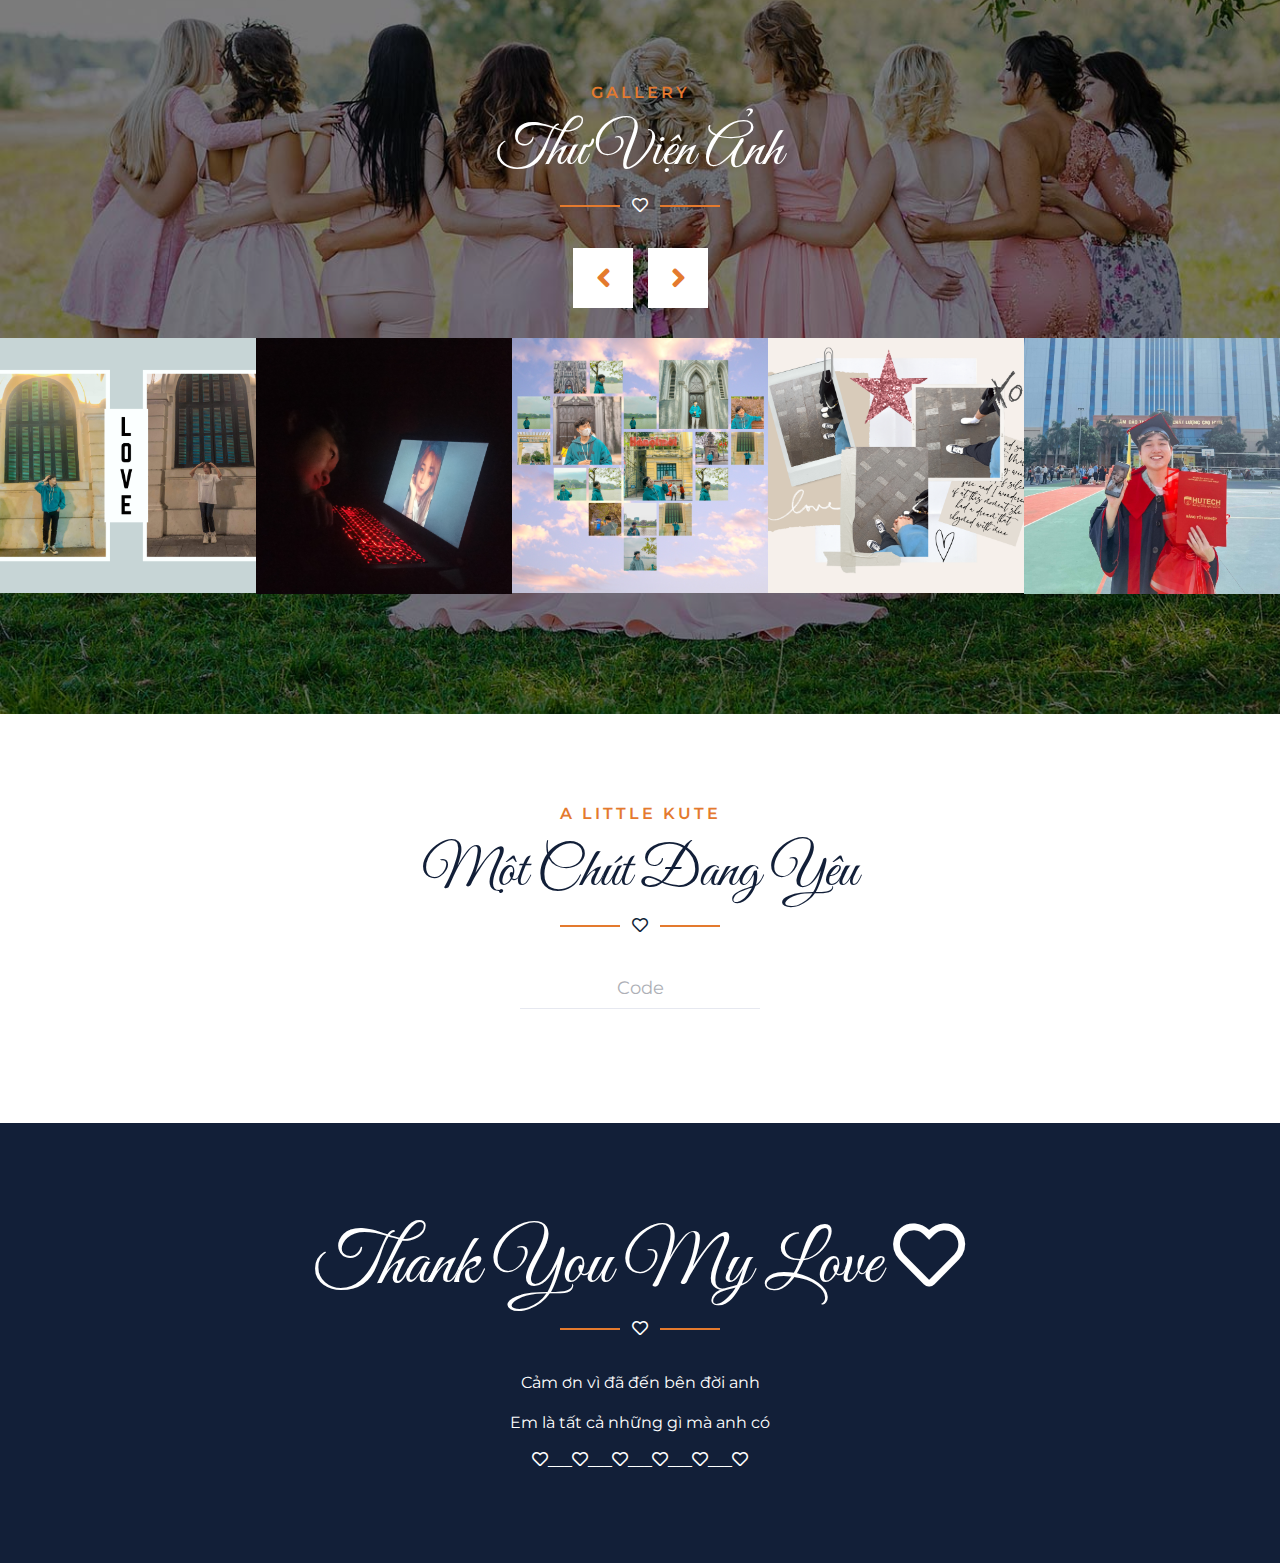
==== commit f5b72425: "update src" ====
--- a/InCuaTris/index.html
+++ b/InCuaTris/index.html
@@ -43,7 +43,7 @@
         <div class="collapse navbar-collapse justify-content-between" id="navbarCollapse">
             <div class="navbar-nav ml-auto py-0">
                 <a href="#home" class="nav-item nav-link active">Home</a>
-                <!-- <a href="#about" class="nav-item nav-link">About</a> -->
+                <a href="#about" class="nav-item nav-link">About</a>
                 <a href="#story" class="nav-item nav-link">Story</a>
             </div>
             <a href="index.html" class="navbar-brand mx-5 d-none d-lg-block">
@@ -52,6 +52,7 @@
             <div class="navbar-nav mr-auto py-0">
                 <a href="#count" class="nav-item nav-link">Heart</a>
                 <a href="#gallery" class="nav-item nav-link">Gallery</a>
+                <a href="#Chat" class="nav-item nav-link">Chat</a>
                 <!-- <a href="#family" class="nav-item nav-link">Family</a> -->
                 <!-- <a href="#event" class="nav-item nav-link">Event</a>
                 <a href="#rsvp" class="nav-item nav-link">RSVP</a>
@@ -132,7 +133,7 @@
 
 
     <!-- About Start -->
-    <div class="container-fluid py-5" id="about" style="display: none;">
+    <div class="container-fluid py-5" id="about">
         <div class="container py-5">
             <div class="section-title position-relative text-center">
                 <h6 class="text-uppercase text-primary mb-3" style="letter-spacing: 3px;">About</h6>
@@ -142,14 +143,14 @@
             <div class="row m-0 mb-4 mb-md-0 pb-2 pb-md-0">
                 <div class="col-md-6 p-0 text-center text-md-right">
                     <div class="h-100 d-flex flex-column justify-content-center bg-secondary p-5">
-                        <h3 class="mb-3">The Groom</h3>
-                        <p>Lorem elitr magna stet rebum dolores sed. Est stet labore est lorem lorem at amet sea, eos tempor rebum, labore amet ipsum sea lorem, stet rebum eirmod amet. Kasd clita kasd stet amet est dolor elitr.</p>
-                        <h3 class="font-secondary font-weight-normal text-muted mb-3"><i class="fa fa-male text-primary pr-3"></i>Jack</h3>
+                        <h3 class="mb-3">Nguyễn Hoàng Trí</h3>
+                        <p>Với tính cách như một đửa con ních, nhưng vẫn thích làm IT, thích làm cho người khác cười là tất nhiên là luôn rất thích ngắm người yêu lúc đang cười.</p>
+                        <h3 class="font-secondary font-weight-normal text-muted mb-3"><i class="fa fa-male text-primary pr-3"></i>Tris</h3>
                         <div class="position-relative">
-                            <a class="btn btn-outline-primary btn-square mr-1" href="#"><i class="fab fa-twitter"></i></a>
-                            <a class="btn btn-outline-primary btn-square mr-1" href="#"><i class="fab fa-facebook-f"></i></a>
-                            <a class="btn btn-outline-primary btn-square mr-1" href="#"><i class="fab fa-linkedin-in"></i></a>
-                            <a class="btn btn-outline-primary btn-square" href="#"><i class="fab fa-instagram"></i></a>
+                            <!-- <a class="btn btn-outline-primary btn-square mr-1" href="#"><i class="fab fa-twitter"></i></a> -->
+                            <a class="btn btn-outline-primary btn-square mr-1" target="_blank" href="https://www.facebook.com/tri.nguyenhoang.251100/"><i class="fab fa-facebook-f"></i></a>
+                            <!-- <a class="btn btn-outline-primary btn-square mr-1" href="#"><i class="fab fa-linkedin-in"></i></a> -->
+                            <a class="btn btn-outline-primary btn-square" target="_blank" href="https://www.instagram.com/imtrisnguyen"><i class="fab fa-instagram"></i></a>
                         </div>
                     </div>
                 </div>
@@ -163,14 +164,14 @@
                 </div>
                 <div class="col-md-6 p-0 text-center text-md-left">
                     <div class="h-100 d-flex flex-column justify-content-center bg-secondary p-5">
-                        <h3 class="mb-3">The Bride</h3>
-                        <p>Lorem elitr magna stet rebum dolores sed. Est stet labore est lorem lorem at amet sea, eos tempor rebum, labore amet ipsum sea lorem, stet rebum eirmod amet. Kasd clita kasd stet amet est dolor elitr.</p>
-                        <h3 class="font-secondary font-weight-normal text-muted mb-3"><i class="fa fa-female text-primary pr-3"></i>Rose</h3>
+                        <h3 class="mb-3">Nguyễn Hải Yến</h3>
+                        <p>Một cô gái có suy nghĩ sâu sắc, sáng thì cười nói vui vẻ nhưng khi tối về thì lại chìm trong nhưng suy nghĩ và lo âu, luôn muốn làm hài lòng những người xung quanh dù biết là mình thiệc thòi. Là một cô gái tốt, thật đáng thất vọng cho những ai đã bỏ qua cô ấy</p>
+                        <h3 class="font-secondary font-weight-normal text-muted mb-3"><i class="fa fa-female text-primary pr-3"></i>Ín</h3>
                         <div class="position-relative">
-                            <a class="btn btn-outline-primary btn-square mr-1" href="#"><i class="fab fa-instagram"></i></a>
-                            <a class="btn btn-outline-primary btn-square mr-1" href="#"><i class="fab fa-facebook-f"></i></a>
-                            <a class="btn btn-outline-primary btn-square mr-1" href="#"><i class="fab fa-linkedin-in"></i></a>
-                            <a class="btn btn-outline-primary btn-square" href="#"><i class="fab fa-instagram"></i></a>
+                            <!-- <a class="btn btn-outline-primary btn-square mr-1" href="#"><i class="fab fa-instagram"></i></a> -->
+                            <a class="btn btn-outline-primary btn-square mr-1" target="_blank" href="https://www.facebook.com/profile.php?id=100033289731148"><i class="fab fa-facebook-f"></i></a>
+                            <!-- <a class="btn btn-outline-primary btn-square mr-1" href="#"><i class="fab fa-linkedin-in"></i></a> -->
+                            <a class="btn btn-outline-primary btn-square" target="_blank" href="https://www.instagram.com/yen_carott/"><i class="fab fa-instagram"></i></a>
                         </div>
                     </div>
                 </div>
@@ -185,7 +186,8 @@
         <div class="container pt-5 pb-3">
             <div class="section-title position-relative text-center">
                 <h6 class="text-uppercase text-primary mb-3" style="letter-spacing: 3px;">Story</h6>
-                <h1 class="font-secondary display-4">Our Love Story</h1>
+                <!-- <h1 class="font-secondary display-4">Our Love Story</h1> -->
+                <h1 class="font-secondary display-4">Câu Chuyện Tình Yêu</h1>
                 <i class="far fa-heart text-dark"></i>
             </div>
             <div class="container timeline position-relative p-0">
@@ -195,18 +197,22 @@
                     </div>
                     <div class="col-md-6 text-center text-md-left">
                         <div class="h-100 d-flex flex-column justify-content-center bg-secondary p-4 ml-md-3">
-                            <h4 class="mb-2">First Known</h4>
+                            <!-- <h4 class="mb-2">First Known</h4> -->
+                            <h4 class="mb-2">GẶP GỠ TÌNH CỜ</h4>
                             <p class="text-uppercase mb-2">06 Sep 2022</p>
-                            <p class="m-0">By chance, I met her by an app called Soul, it is about 1am her and I talk then smile then laugh then... and then it seems I think I like her</p>
+                            <!-- <p class="m-0">By chance, I met her by an app called Soul, it is about 1am her and I talk then smile then laugh then... and then it seems I think I like her</p> -->
+                            <p class="m-0">Một cách tình cờ, chúng ta đã gặp nhau thông qua một ứng dụng Soul, úng dụng cho phép nói chuyện với nhau chỉ bằng giọng nói, lúc đó là khoảng 1h sáng nhưng cả hai vẫn cười nói với nhau rất nhiều... <br>Hình như tôi nghĩ là tôi đã thích cô ấy mất rồi</p>
                         </div>
                     </div>
                 </div>
                 <div class="row">
                     <div class="col-md-6 text-center text-md-right">
                         <div class="h-100 d-flex flex-column justify-content-center bg-secondary p-4 mr-md-3">
-                            <h4 class="mb-2">The Wish</h4>
+                            <!-- <h4 class="mb-2">The Wish</h4> -->
+                            <h4 class="mb-2">ĐIỀU ƯỚC</h4>
                             <p class="text-uppercase mb-2">25 Sep 2022</p>
-                            <p class="m-0">We start chatting and talking with longer and understand each other more and more. By some way she said that She wish she had some one to hug at that winter, she would be really happy. And then ...</p>
+                            <!-- <p class="m-0">We start chatting and talking with longer and understand each other more and more. By some way she said that She wish she had some one to hug at that winter, she would be really happy. And then ...</p> -->
+                            <p class="m-0">Chúng tôi bắt đầu trò chuyện với nhau và hiểu nhau nhiều hơn, một cách nào đó mà cô ấy đã nói rằng "Uớc gì vào mùa đông này có ai ôm thì chắc là thích lắm, chắc yêu người đó luôn".<br>Và rồi... một suy nghĩa điên rồ đã lóe ra trong tôi </p>
                         </div>
                     </div>
                     <div class="col-md-6 text-center text-md-left">
@@ -219,18 +225,22 @@
                     </div>
                     <div class="col-md-6 text-center text-md-left">
                         <div class="h-100 d-flex flex-column justify-content-center bg-secondary p-4 ml-md-3">
-                            <h4 class="mb-2">First Met</h4>
+                            <!-- <h4 class="mb-2">First Met</h4> -->
+                            <h4 class="mb-2">LẦN ĐẦU GẶP NHAU</h4>
                             <p class="text-uppercase mb-2">8 Dec 2022</p>
-                            <p class="m-0">Finally, I could see her face to face after a long time talking through screen. And we officialy dating <i class="far fa-heart"></i></p>
+                            <!-- <p class="m-0">Finally, I could see her face to face after a long time talking through screen. And we officialy dating <i class="far fa-heart"></i></p> -->
+                            <p class="m-0">Đúng vậy, cuối cùng thì cũng có thể gặp và nắm được đôi tay của em sau một thời gian nhìn nhau qua màn hình di động.<br>Và ngày hôm đó chình thức là ngày chúng ta yêu nhau  <i class="far fa-heart"></i></p>
                         </div>
                     </div>
                 </div>
                 <div class="row">
                     <div class="col-md-6 text-center text-md-right">
                         <div class="h-100 d-flex flex-column justify-content-center bg-secondary p-4 mr-md-3">
-                            <h4 class="mb-2">Long Way Ahead</h4>
+                            <!-- <h4 class="mb-2">Long Way Ahead</h4> -->
+                            <h4 class="mb-2">Tiếp diễn</h4>
                             <p class="text-uppercase mb-2"><span id="timeNow"></span> </p>
-                            <p class="m-0">The destiny, it is great, our relationship is continues, thank you my Love</p>
+                            <!-- <p class="m-0">The destiny, it is great, our relationship is continues, thank you my Love</p> -->
+                            <p class="m-0">Định mệnh mà gặp được nhau, nghe cũng hay, và chúng ta hãy cũng nhau cố gắng nha.<br>Cảm ơn TÌNH YÊU CỦA ANH</p>
                         </div>
                     </div>
                     <div class="col-md-6 text-center text-md-left">
@@ -246,7 +256,8 @@
     <div id="count">
         <div class="section-title position-relative text-center">
             <h6 class="text-uppercase text-primary mb-3" style="letter-spacing: 3px;">Days Been Love</h6>
-            <h1 class="font-secondary display-4">Counting Days Together</h1>
+            <!-- <h1 class="font-secondary display-4">Counting Days Together</h1> -->
+            <h1 class="font-secondary display-4">Ngày Cùng Bên Nhau</h1>
             <i class="far fa-heart text-dark"></i>
         </div>
         <div class="box">
@@ -264,24 +275,18 @@
     <div class="container-fluid bg-gallery" id="gallery" style="padding: 120px 0; margin: 90px 0;">
         <div class="section-title position-relative text-center" style="margin-bottom: 120px;">
             <h6 class="text-uppercase text-primary mb-3" style="letter-spacing: 3px;">Gallery</h6>
-            <h1 class="font-secondary display-4 text-white">Our Photo Gallery</h1>
+            <!-- <h1 class="font-secondary display-4 text-white">Our Photo Gallery</h1> -->
+            <h1 class="font-secondary display-4 text-white">Thư Viện Ảnh</h1>
             <i class="far fa-heart text-white"></i>
         </div>
         <div class="owl-carousel gallery-carousel">
-            <div class="gallery-item">
+            <!-- <div class="gallery-item">
                 <img class="img-fluid w-100" src="img/gallery_10.0.png" alt="">
-                <!-- <a href="img/gallery-3.jpg" data-lightbox="gallery">
-                    <i class="fa fa-2x fa-plus text-white"></i>
-                </a> -->
-                <!-- <a type="button" class="btn-play mx-auto" data-toggle="modal"
-                data-src="img/gallery-1.mp4" data-target="#videoModal" style="margin-top: 0px;">
-                    <span></span>
-                </a> -->
                 <a type="button" class="btn-play mx-auto" data-toggle="modal"
                 data-src="img/gallery-1.mp4" data-target="#videoModal" style="margin-top: 0px; margin-left: -20px !important;">
                     <span></span>
                 </a>
-            </div>
+            </div> -->
             <div class="gallery-item">
                 <img class="img-fluid w-100" src="img/gallery_1.0.png" alt="">
                 <a href="img/gallery_1.1.png" data-lightbox="gallery">
@@ -375,7 +380,8 @@
     <div id="Chat">
         <div class="section-title position-relative text-center">
             <h6 class="text-uppercase text-primary mb-3" style="letter-spacing: 3px;">A Little Kute</h6>
-            <h1 class="font-secondary display-4">A Little Chat</h1>
+            <!-- <h1 class="font-secondary display-4">A Little Chat</h1> -->
+            <h1 class="font-secondary display-4">Một Chút Đang Yêu</h1>
             <i class="far fa-heart text-dark"></i>
         </div>
         <div style="text-align: center;" id="password" >
@@ -387,7 +393,8 @@
                 <div class="container">
                     <div class="content container-fluid bootstrap snippets bootdey">
                       <div class="row row-broken">
-                        <div class="col-sm-12 col-xs-12 chat" style="overflow: hidden; outline: none;" tabindex="5001">
+                        <!-- <div class="col-sm-12 col-xs-12 chat" style="overflow: hidden; outline: none;" tabindex="5001"> -->
+                        <div class="col-sm-12 col-xs-12 chat" tabindex="5001">
                           <div class="col-inside-lg decor-default">
                             <div class="chat-body">
                               <div class="answer left">
@@ -397,7 +404,17 @@
                                 </div>
                                 <div class="name">Ín Của Tris 💙</div>
                                 <div class="text">
-                                  Lorem ipsum dolor amet, consectetur adipisicing elit Lorem ipsum dolor amet, consectetur adipisicing elit Lorem ipsum dolor amet, consectetur adiping elit
+                                    Thuộc dạng overthinking nên Yến biết bản thân suy nghĩ quá nhiều … thậm chí tự suy nghĩ làm bản thân tổn thương
+                                </div>
+                              </div>
+                              <div class="answer right">
+                                <!-- <div class="avatar">
+                                  <img src="img/avataTris.jpg" alt="User name">
+                                  <div class="status online"></div>
+                                </div> -->
+                                <div class="name">Tris của Ín 💙🙆‍♀️</div>
+                                <div class="text">
+                                    Tổn thương cho mau lớn nè "No pain, no gain", Tris cũng thuộc Overthinker nên Tris cũng hiểu cảm giác đó rỏ lắm, nhưng Tris khác ở chổ là Tris muốn đối diện   với những thứ làm mình tổn thương, và rồi nhìn lại đi sẽ cảm thấy tại sao mình có thể vược qua được nhờ...
                                 </div>
                               </div>
                               <div class="answer right">
@@ -405,17 +422,60 @@
                                   <img src="img/avataTris.jpg" alt="User name">
                                   <div class="status online"></div>
                                 </div>
+                                <!-- <div class="name">Tris của Ín 💙🙆‍♀️</div> -->
+                                <div style="margin-top: 10px;"></div>
+                                <div class="text">
+                                    Mối quan hệ trước Tris cực kỳ bị overthinking rồi cảm giác bị áp lực kinh khủng, rồi mình đã qua rồi, học được một số bài học đắt giá, rồi mình gặp Yến một cô gái tuyệt vời, trong suy nghĩ Tris không bao giờ đặt Yến vô hình ảnh tiêu cực đâu, Tris tin Ín 100%
+                                </div>
+                              </div>
+                              <div class="answer left">
+                                <div class="avatar">
+                                  <img src="img/avataIn.jpg" alt="User name">
+                                  <div class="status online"></div>
+                                </div>
+                                <div class="name">Ín Của Tris 💙</div>
+                                <div class="text">
+                                    Cảm ơn Tris vì đã xuất hiện
+                                </div>
+                              </div>
+                              <div class="answer right">
+                                <div class="avatar">
+                                  <img src="img/avataTris.jpg" alt="User name">
+                                  <div class="status online"></div>
+                                </div>
                                 <div class="name">Tris của Ín 💙🙆‍♀️</div>
                                 <div class="text">
-                                  Lorem ipsum dolor amet, consectetur adipisicing elit Lorem ipsum dolor amet, consectetur adipisicing elit Lorem ipsum dolor amet, consectetur adiping elit
+                                    Rồi bây giờ Ín còn khóc không nè
                                 </div>
                               </div>
+                              <div class="answer left">
+                                <!-- <div class="avatar">
+                                  <img src="img/avataIn.jpg" alt="User name">
+                                  <div class="status online"></div>
+                                </div> -->
+                                <div class="name">Ín Của Tris 💙</div>
+                                <div class="text">
+                                    Sau tất cả những chuyện xảy ra … từ trươc tới giờ Tris là người đầu tiên lắng nghe và xoa dịu đi vết thương lòng của Yến , không bận tâm nhiều đến quá khứ của Yến .
+                                </div>
+                              </div>
+                              <div class="answer left">
+                                <div class="avatar">
+                                  <img src="img/avataIn.jpg" alt="User name">
+                                  <div class="status online"></div>
+                                </div>
+                                <!-- <div class="name">Ín Của Tris 💙</div> -->
+                                <div style="margin-top: 10px;"></div>
+                                <div class="text">
+                                    Người cho Yến cảm giác an toàn , cho Yến cảm giác được che chở cho dù k ở bên cạnh
+                                    <br/>Cảm thấy bản thân gặp đúng người rồi
+                                </div>
+                              </div>
                             </div>
                           </div>
                         </div>
                       </div>
                     </div>
-                 </div>
+                </div>
             </div>
         </div>
         <!-- <div class="box">
@@ -648,12 +708,14 @@
                 <a class="btn btn-lg btn-outline-light btn-lg-square" href="#"><i class="fab fa-instagram"></i></a>
             </div> -->
             <div class="d-flex justify-content-center">
-                <p class="text-white" href="#">For come to my life</p>
+                <!-- <p class="text-white" href="#">For come to my life</p> -->
+                <p class="text-white" href="#">Cảm ơn vì đã đến bên đời anh</p>
                 <!-- <span class="px-3">|</span>
                 <p class="text-white" href="#">+012 345 6789</p> -->
             </div>
             <div class="d-flex justify-content-center">
-                <p class="text-white" href="#">You are all thing I got</p>
+                <!-- <p class="text-white" href="#">You are all thing I got</p> -->
+                <p class="text-white" href="#">Em là tất cả những gì mà anh có</p>
             </div>
             <div class="d-flex justify-content-center">
                 <i class="far fa-heart text-white">___</i>
--- a/InCuaTris/scss/content_hidden.css
+++ b/InCuaTris/scss/content_hidden.css
@@ -9,7 +9,7 @@
     padding: 20px;
 } */
 .chat {
-    height: calc(100vh - 180px);
+    /* height: calc(100vh - 180px); */
 }
 .decor-default {
     background-color: #ffffff;
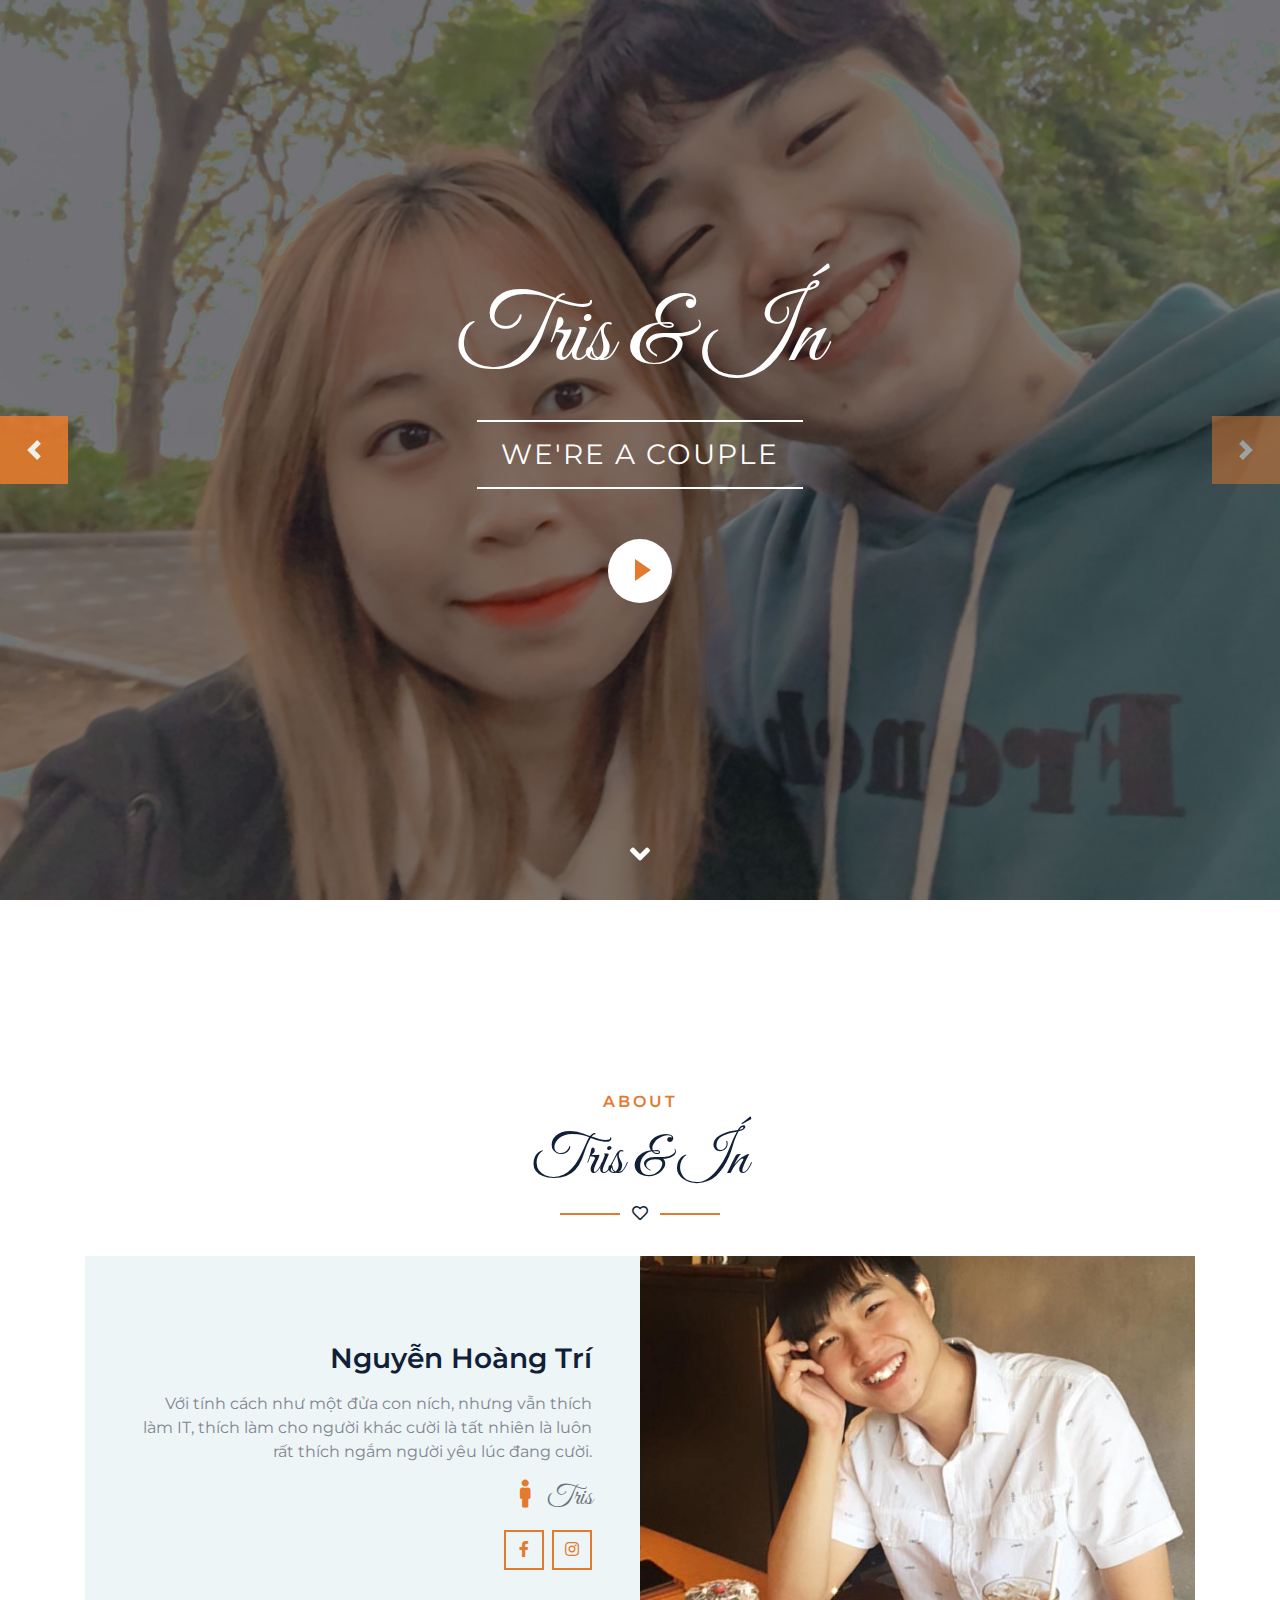
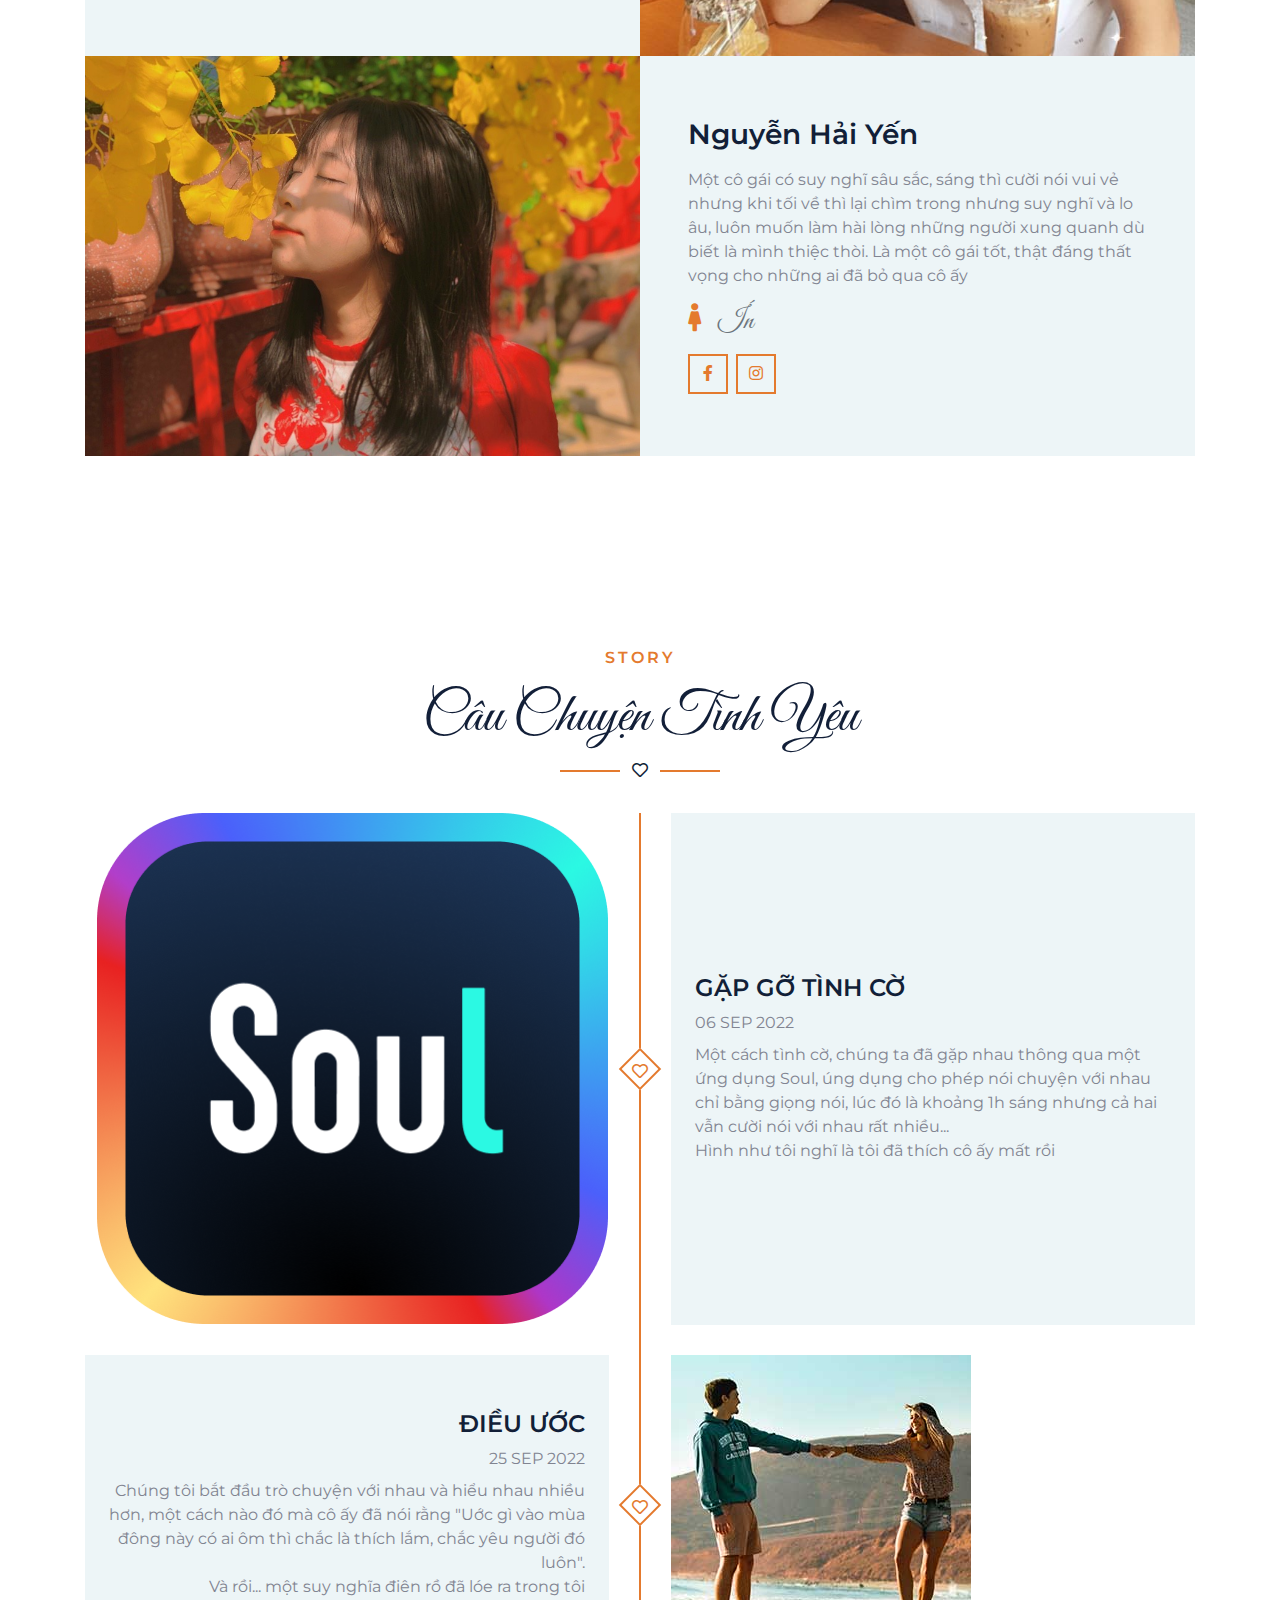
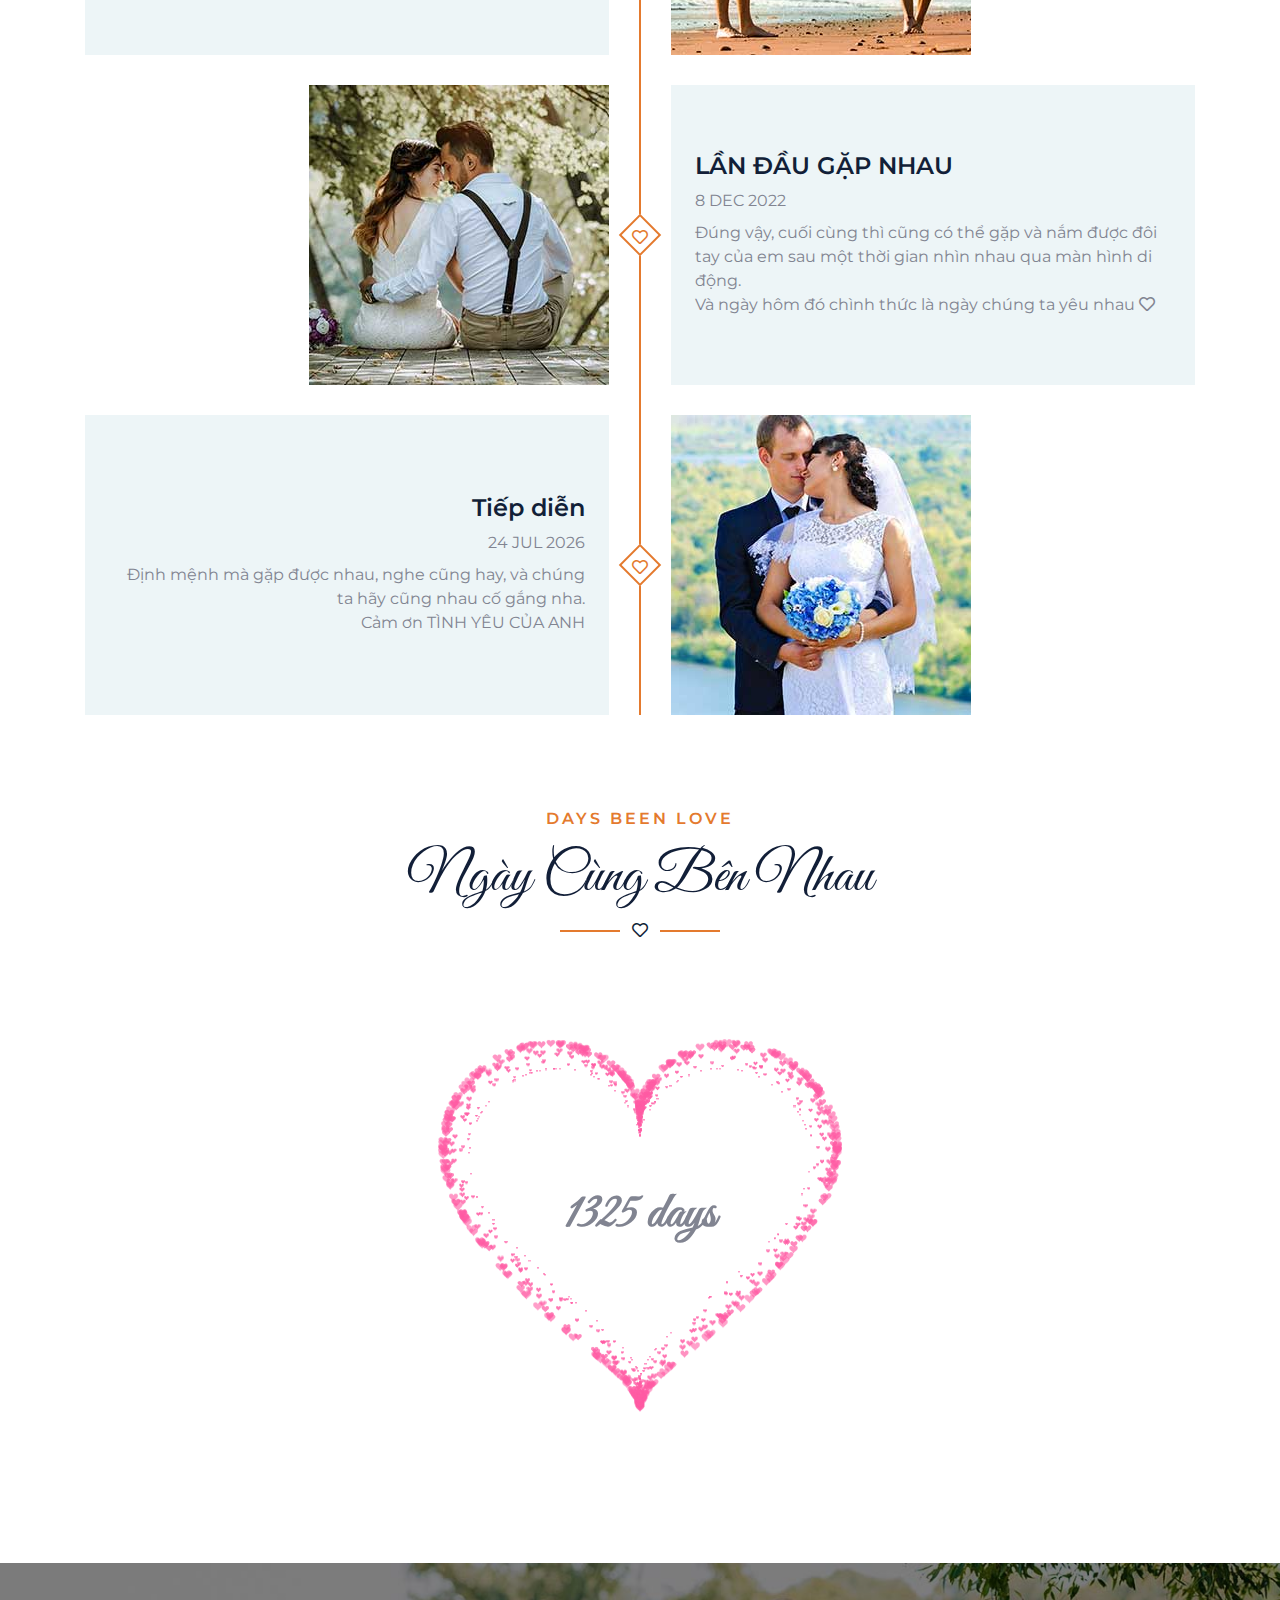
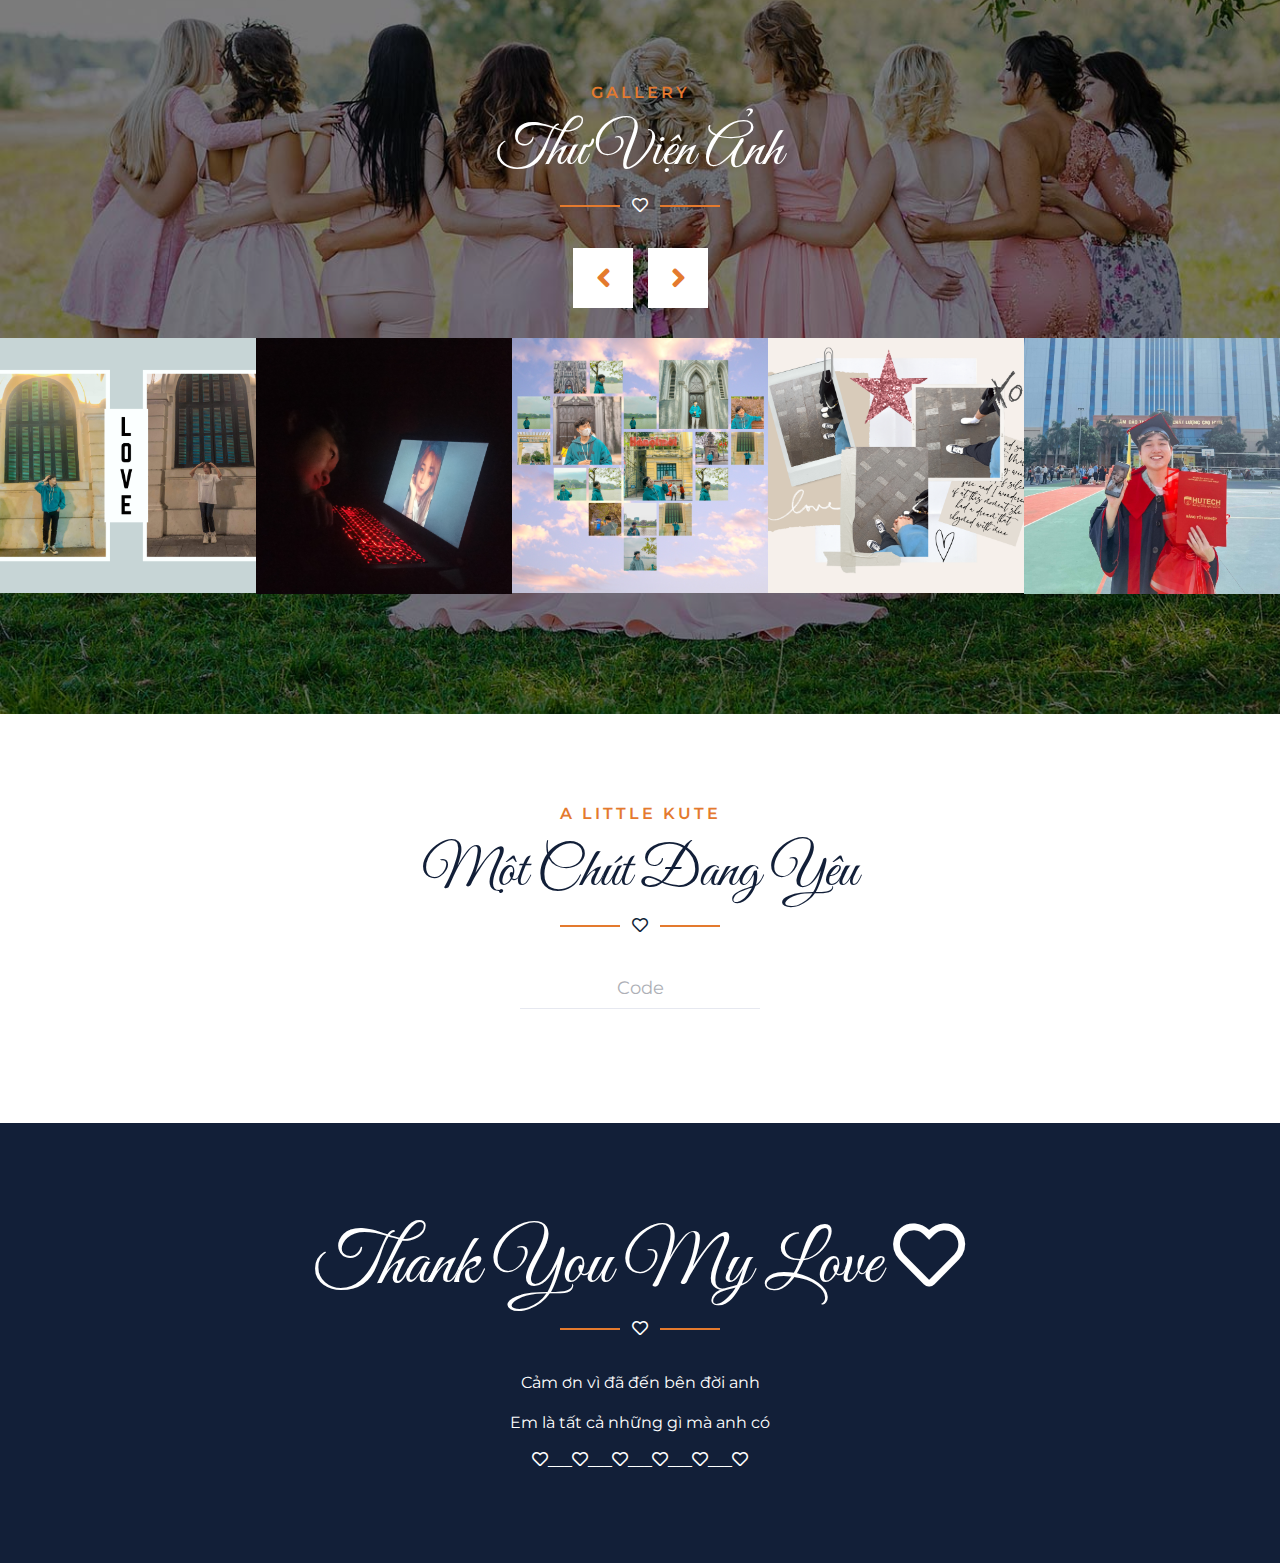
==== commit 3acb6ca1: "update src" ====
--- a/InCuaTris/index.html
+++ b/InCuaTris/index.html
@@ -76,7 +76,7 @@
                                 <h3 class="text-uppercase font-weight-normal text-white m-0" style="letter-spacing: 2px;">We're a couple</h3>
                             </div>
                             <button type="button" class="btn-play mx-auto" data-toggle="modal"
-                                data-src="img/gallery-1.mp4" data-target="#videoModal">
+                                data-src="music/yeuvayeu.mp4" data-target="#videoModal">
                                 <span></span>
                             </button>
                         </div>
@@ -91,7 +91,7 @@
                                 <h3 class="text-uppercase font-weight-normal text-white m-0" style="letter-spacing: 2px;">We're a couple</h3>
                             </div>
                             <button type="button" class="btn-play mx-auto" data-toggle="modal"
-                                data-src="img/gallery-1.mp4" data-target="#videoModal">
+                                data-src="music/yeuvayeu.mp4" data-target="#videoModal">
                                 <span></span>
                             </button>
                         </div>
